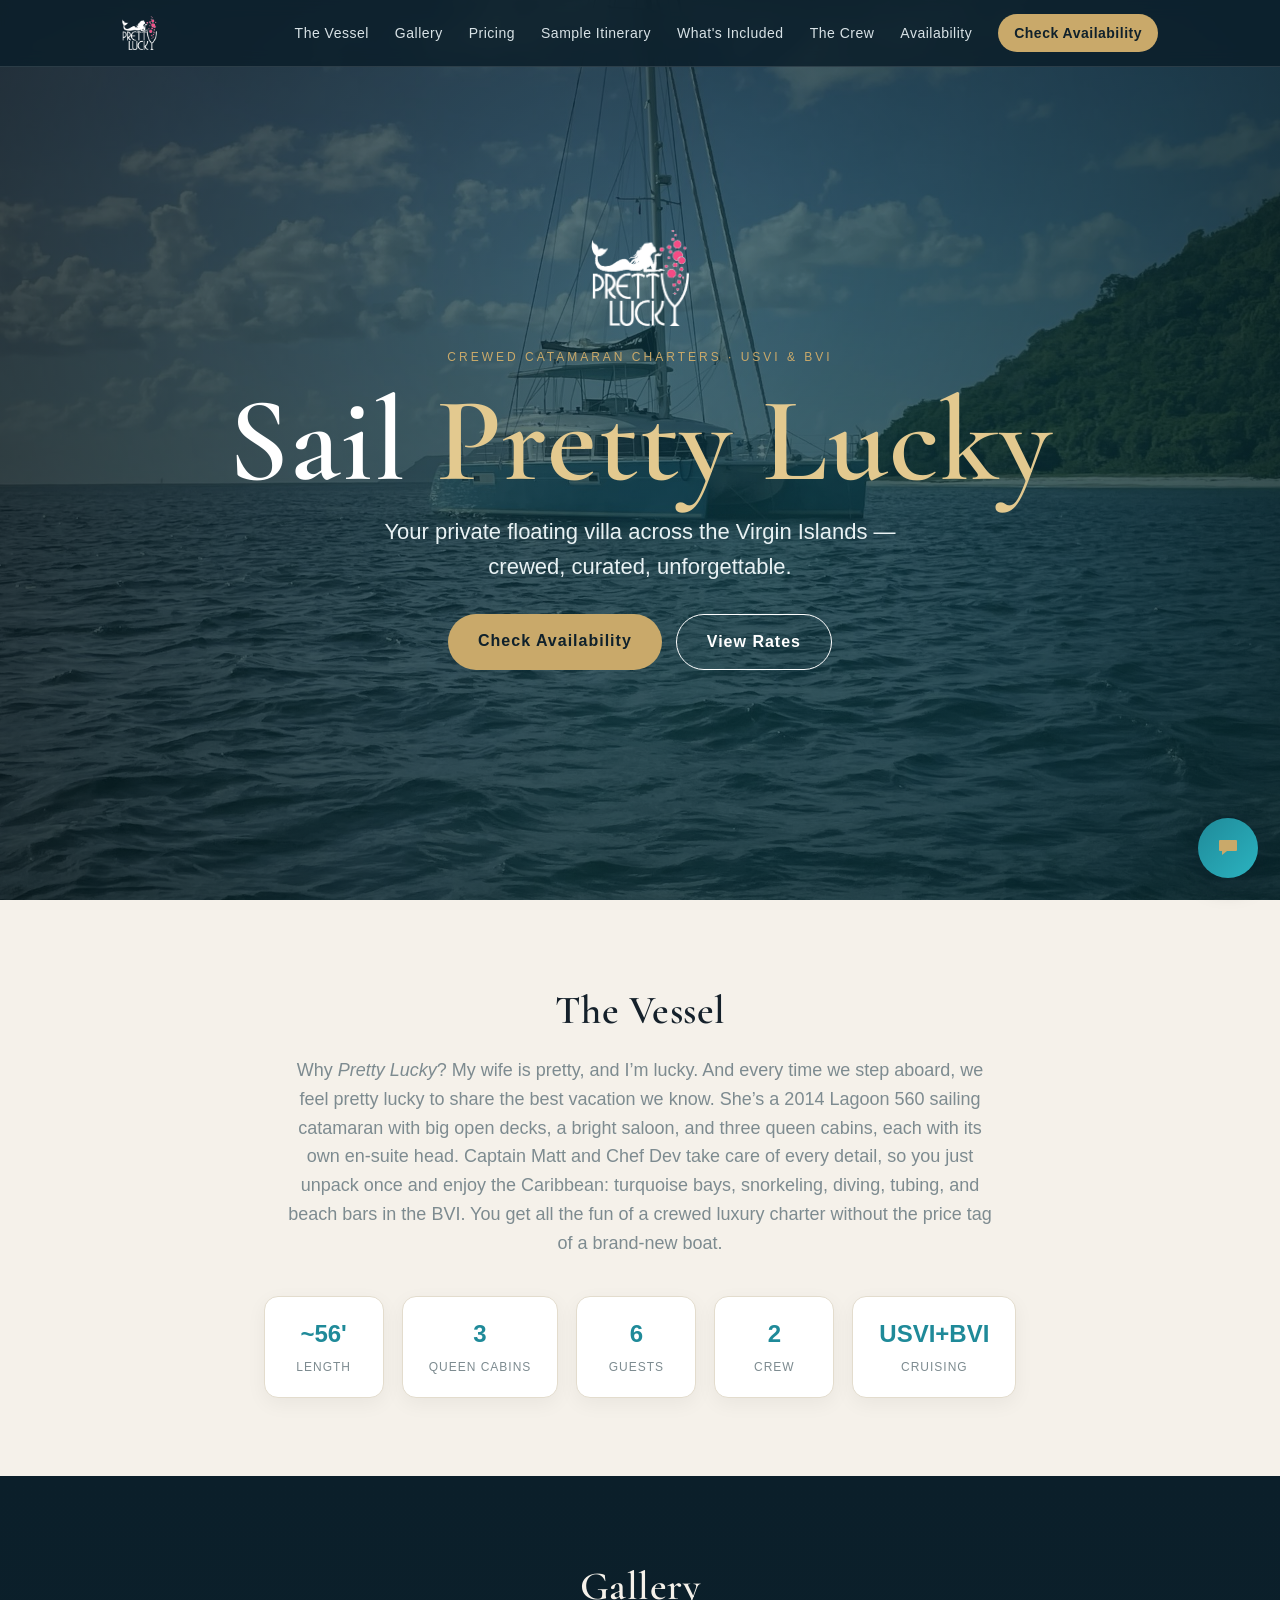
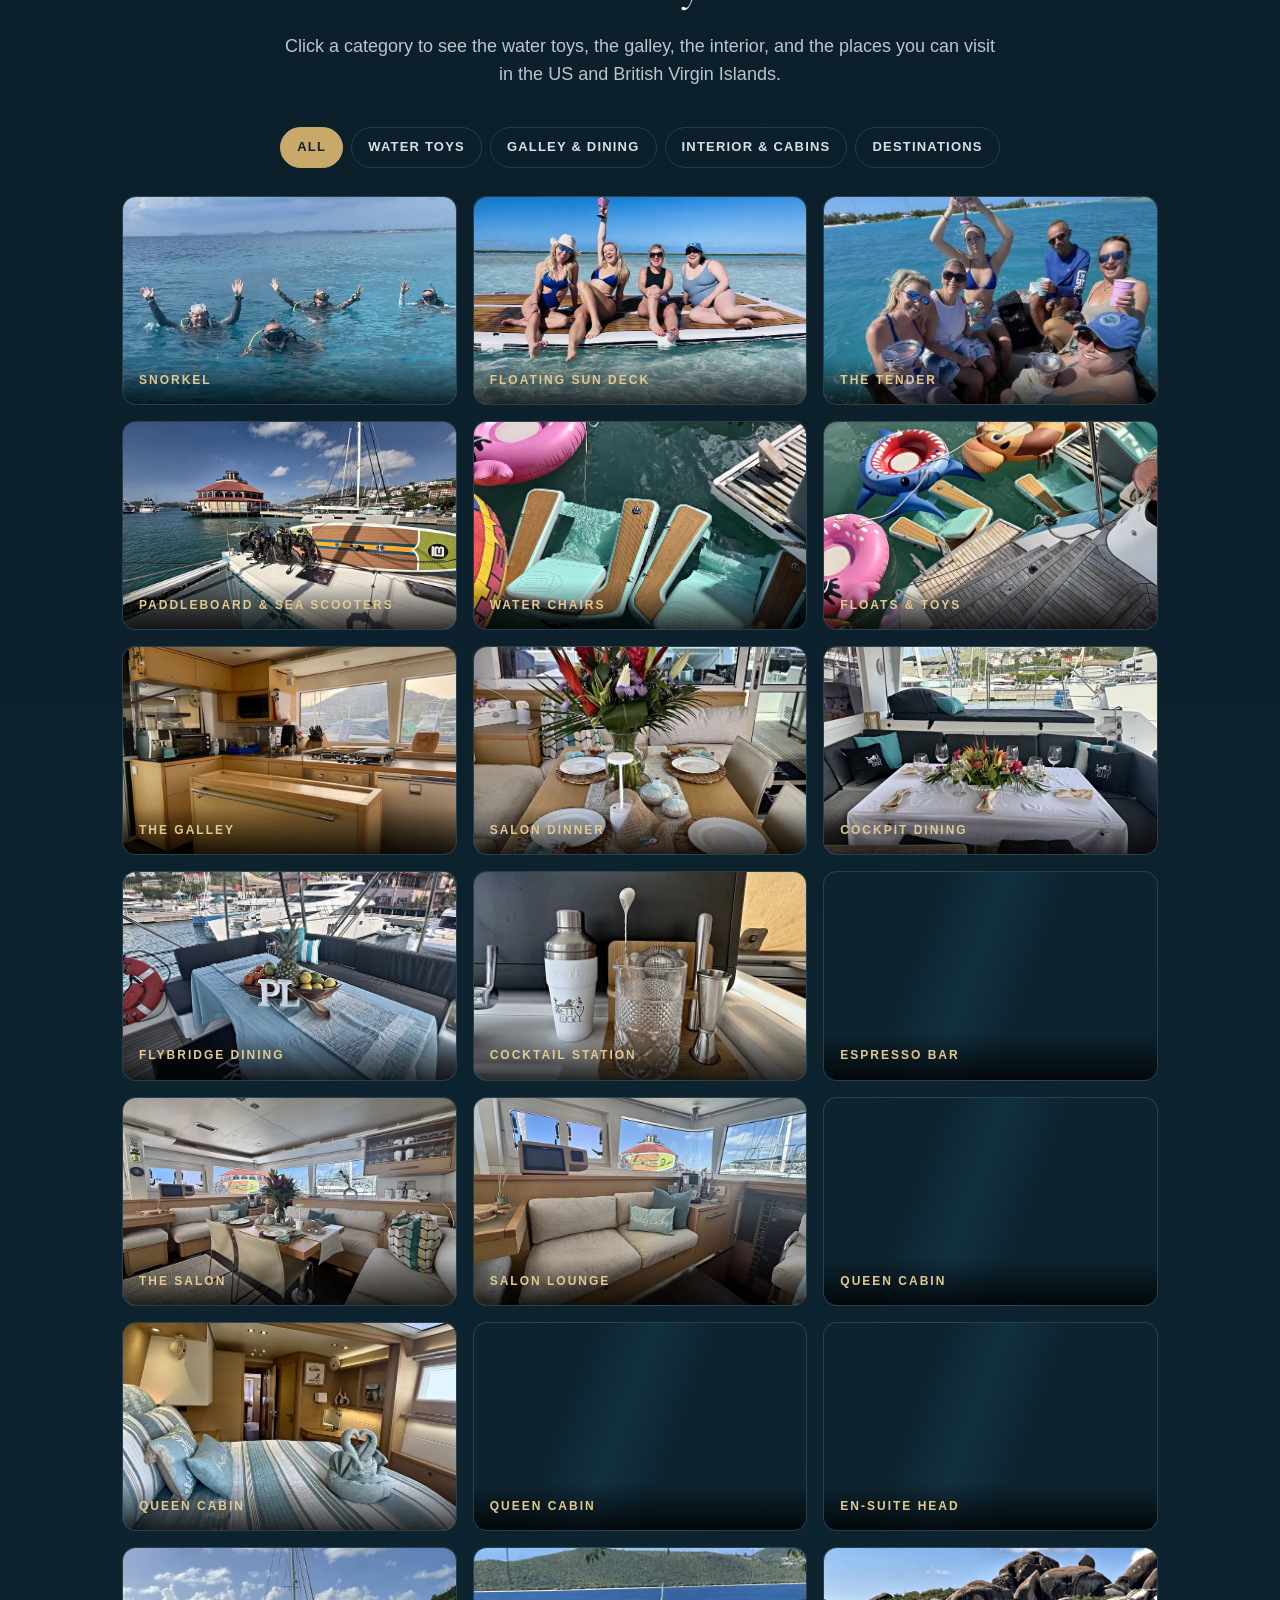
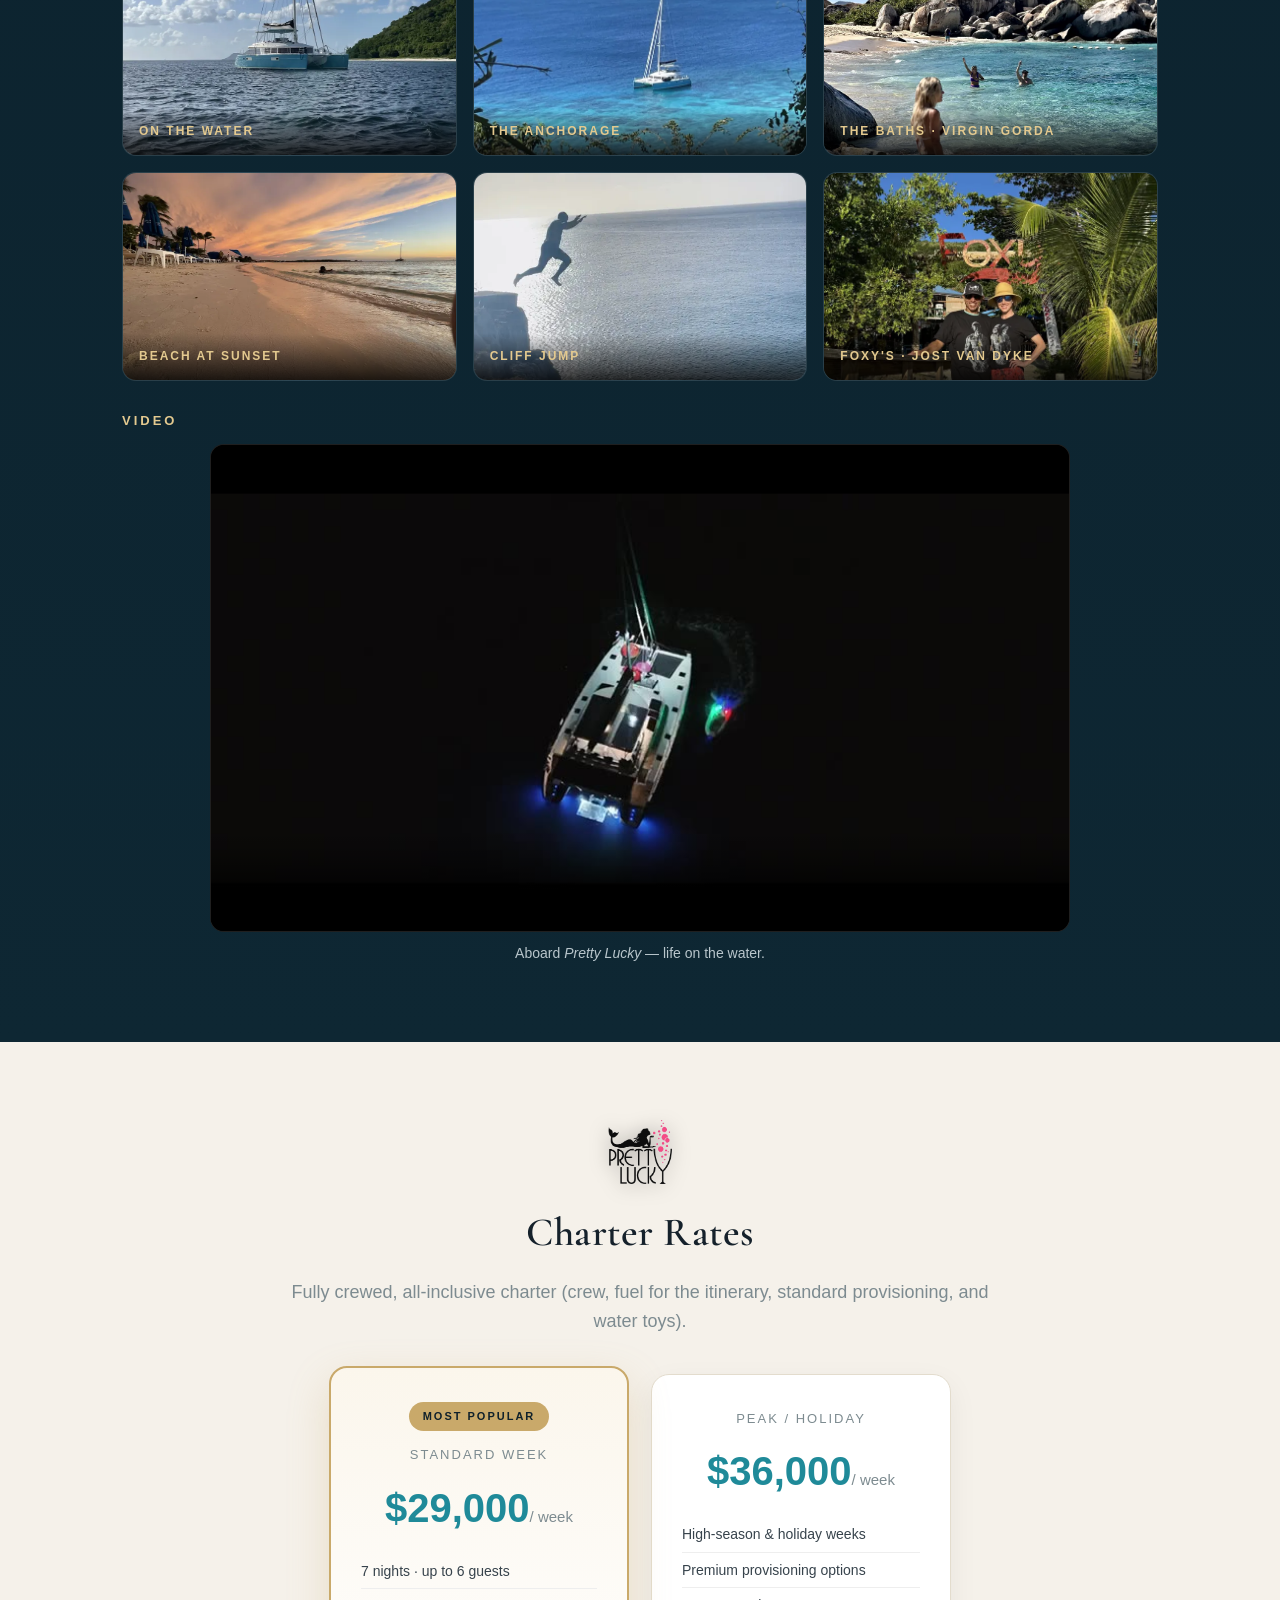
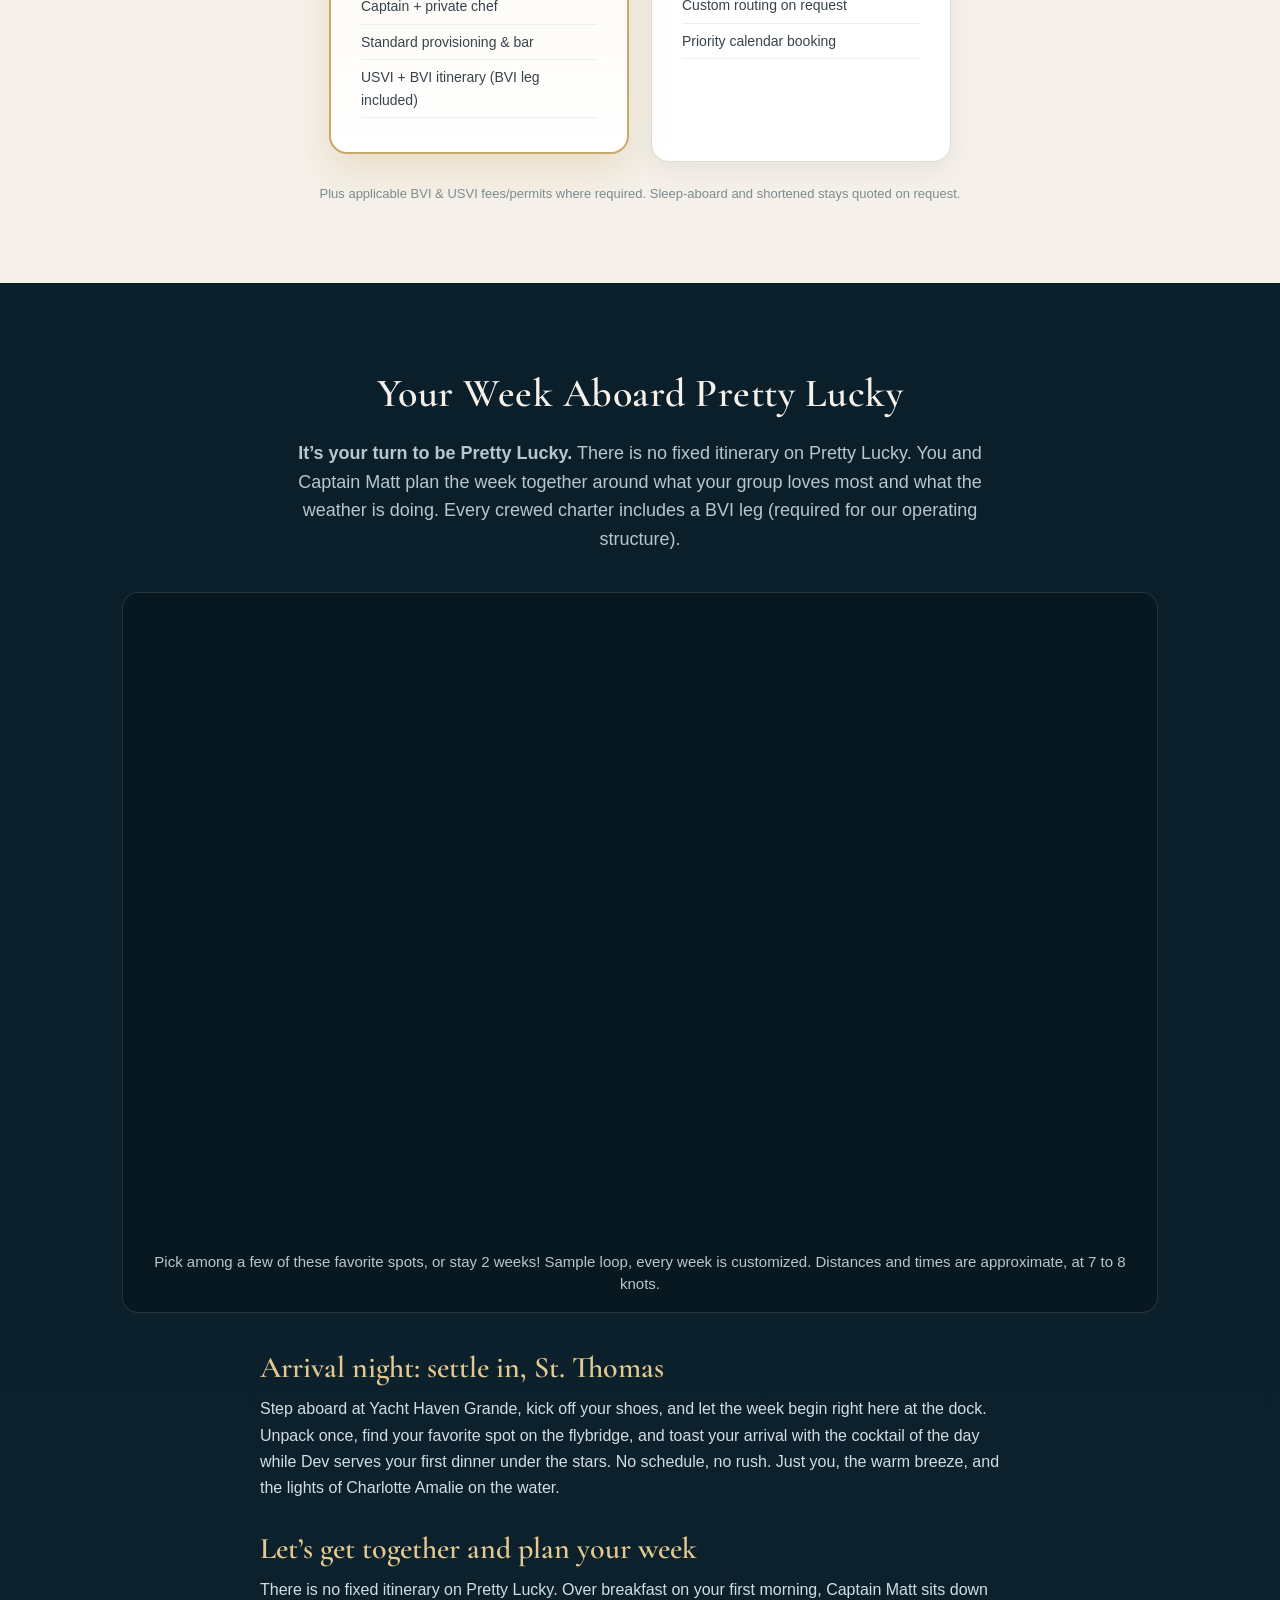
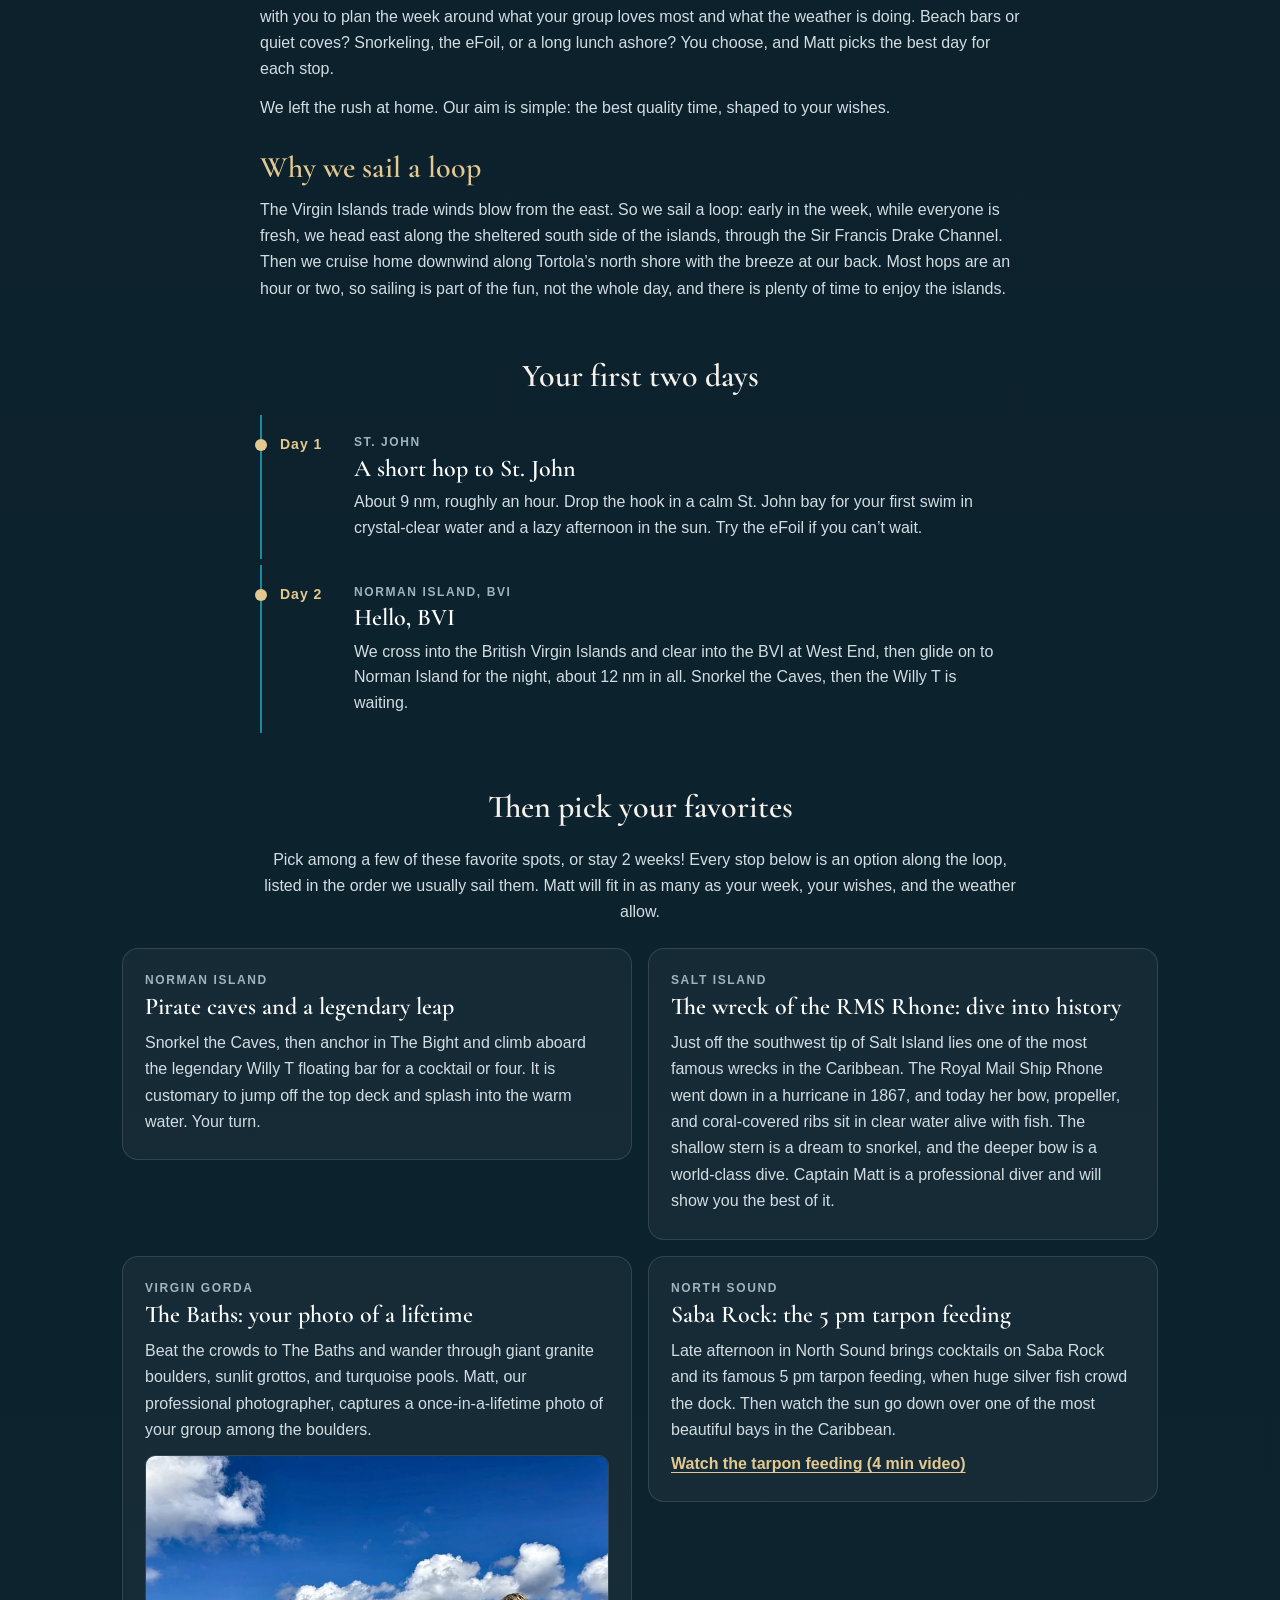
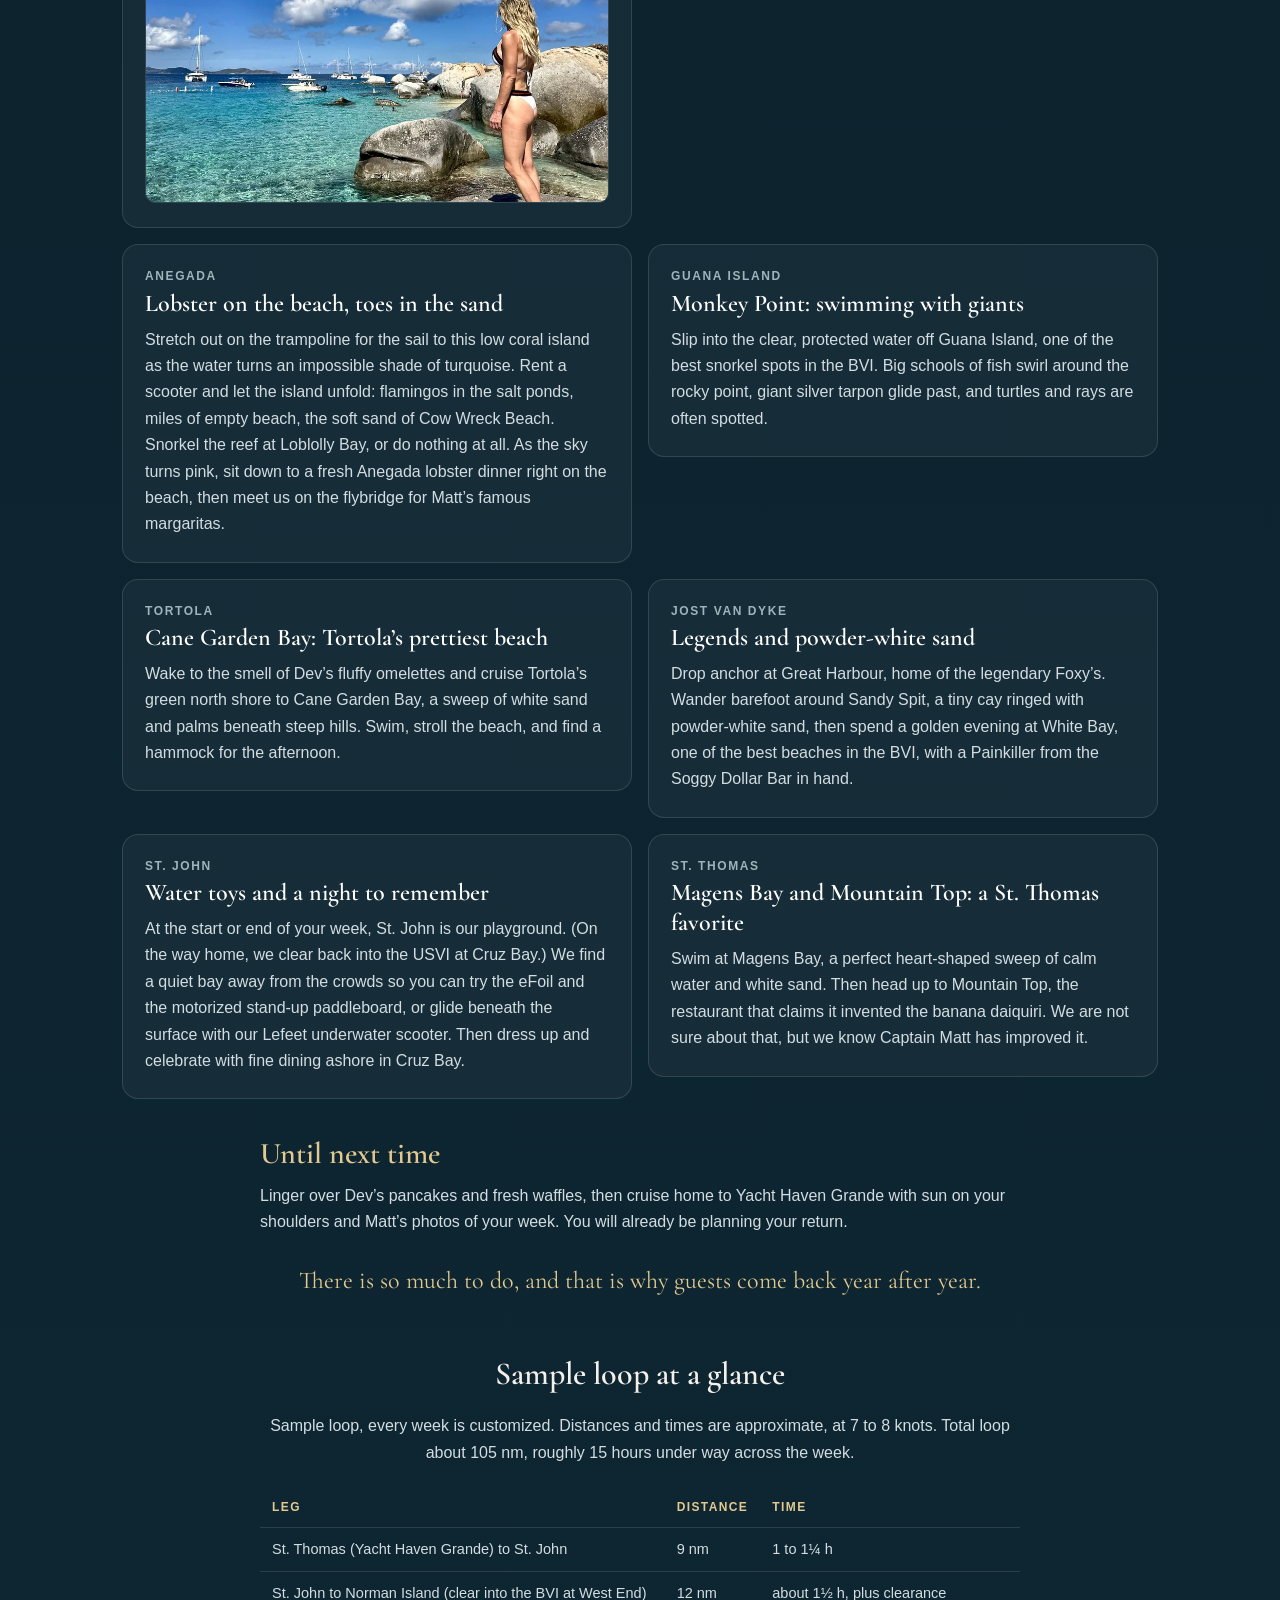
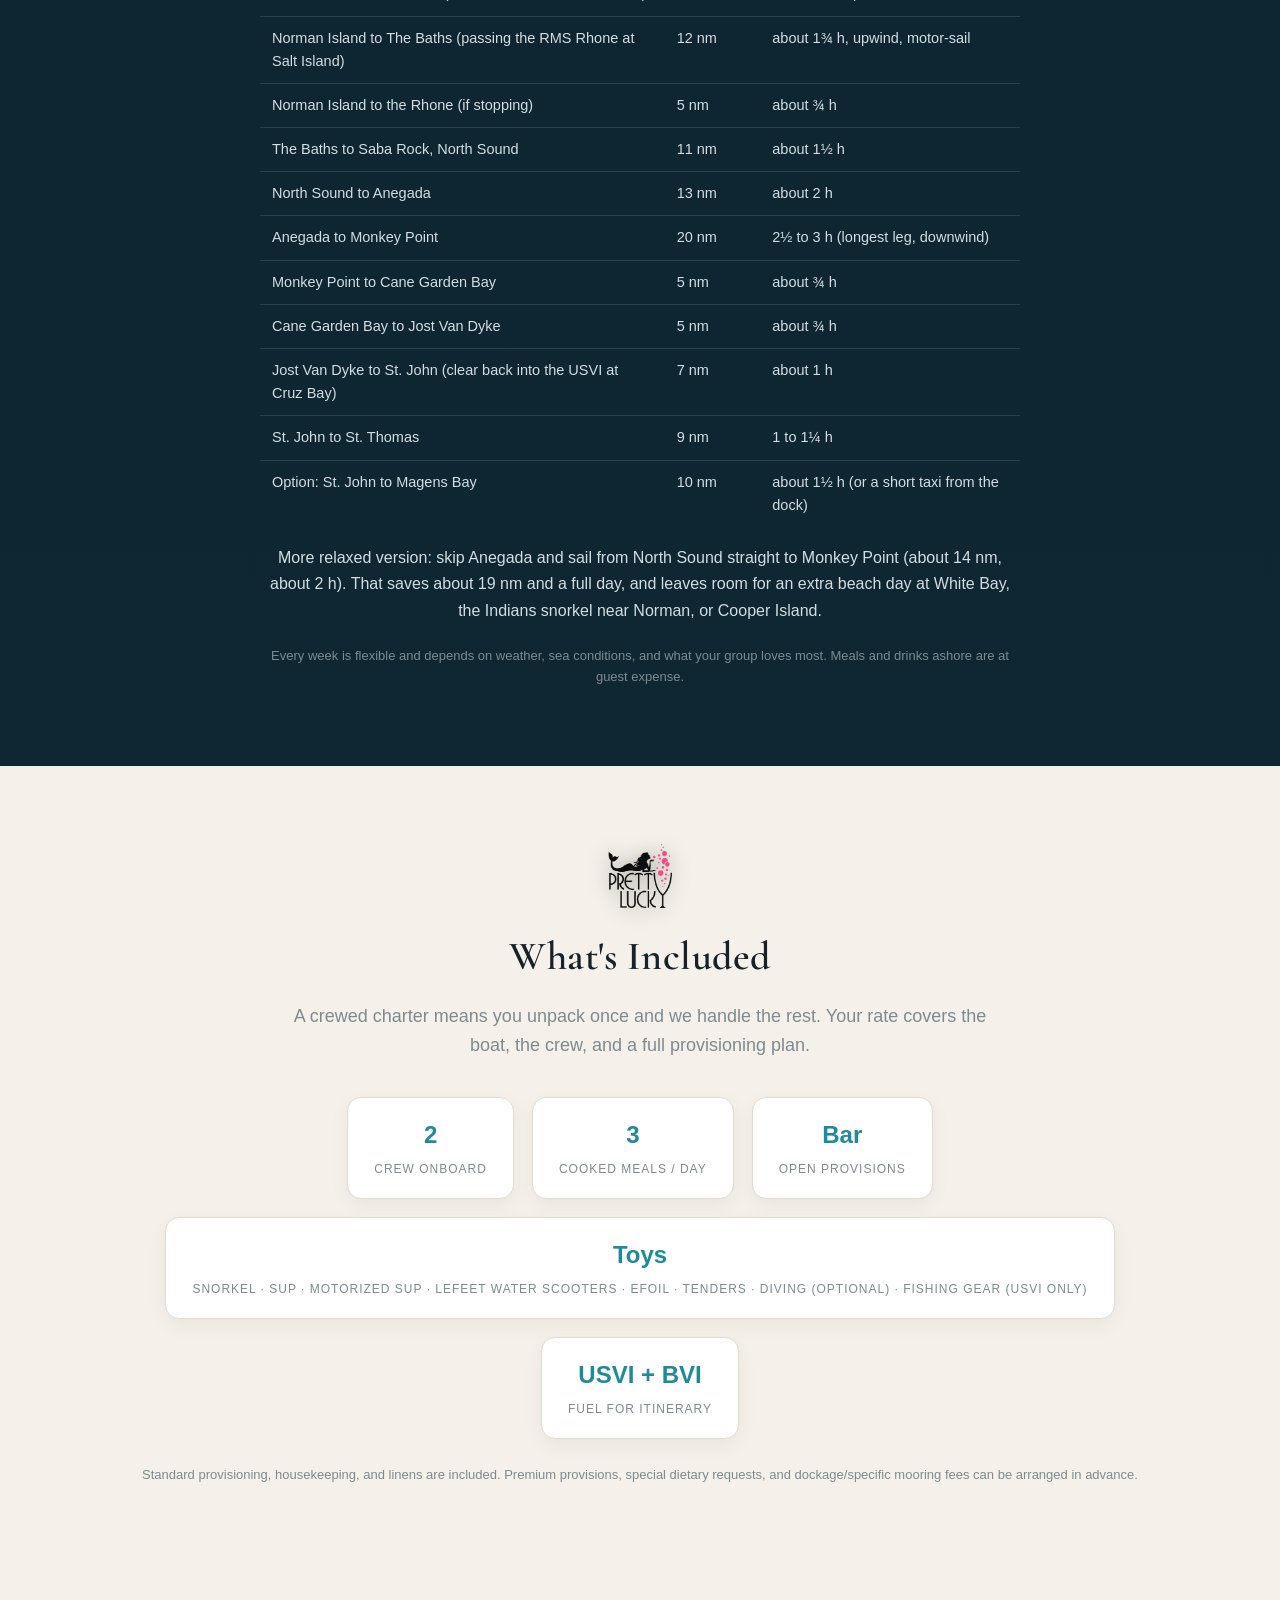
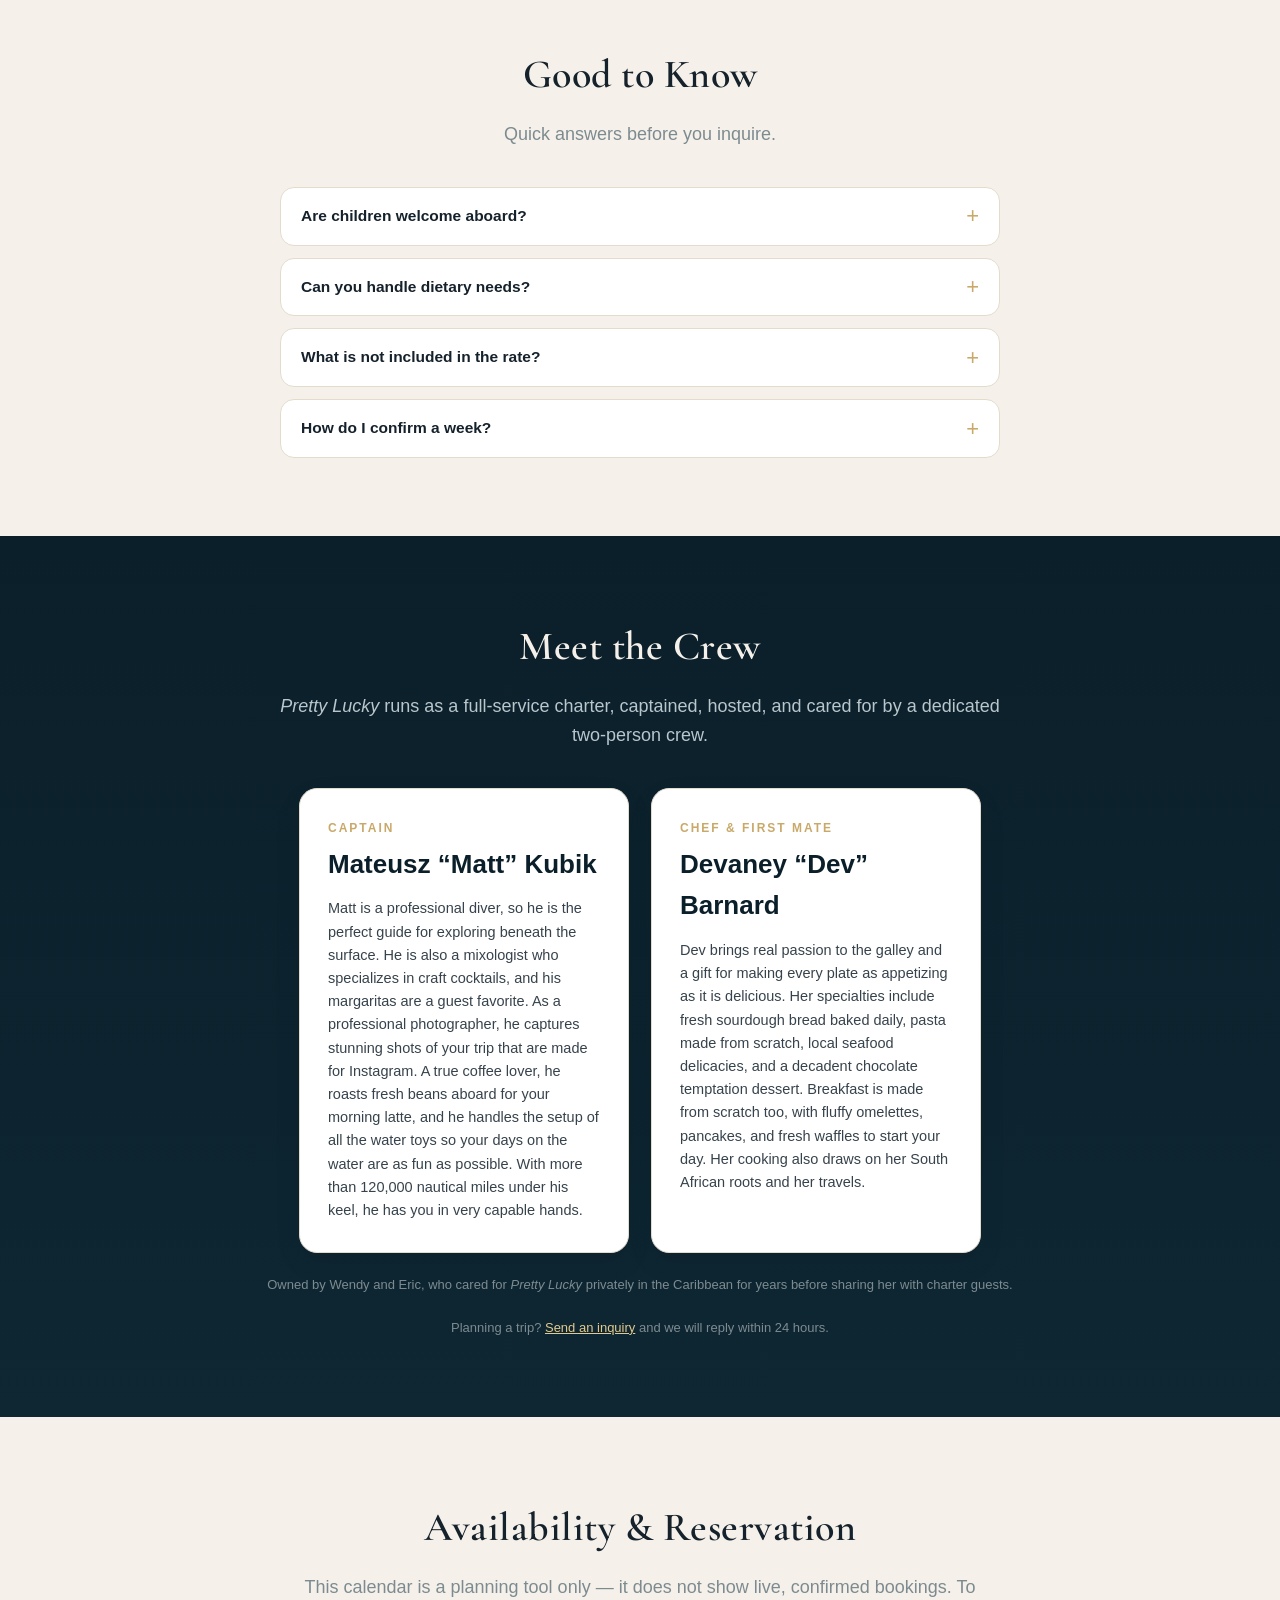
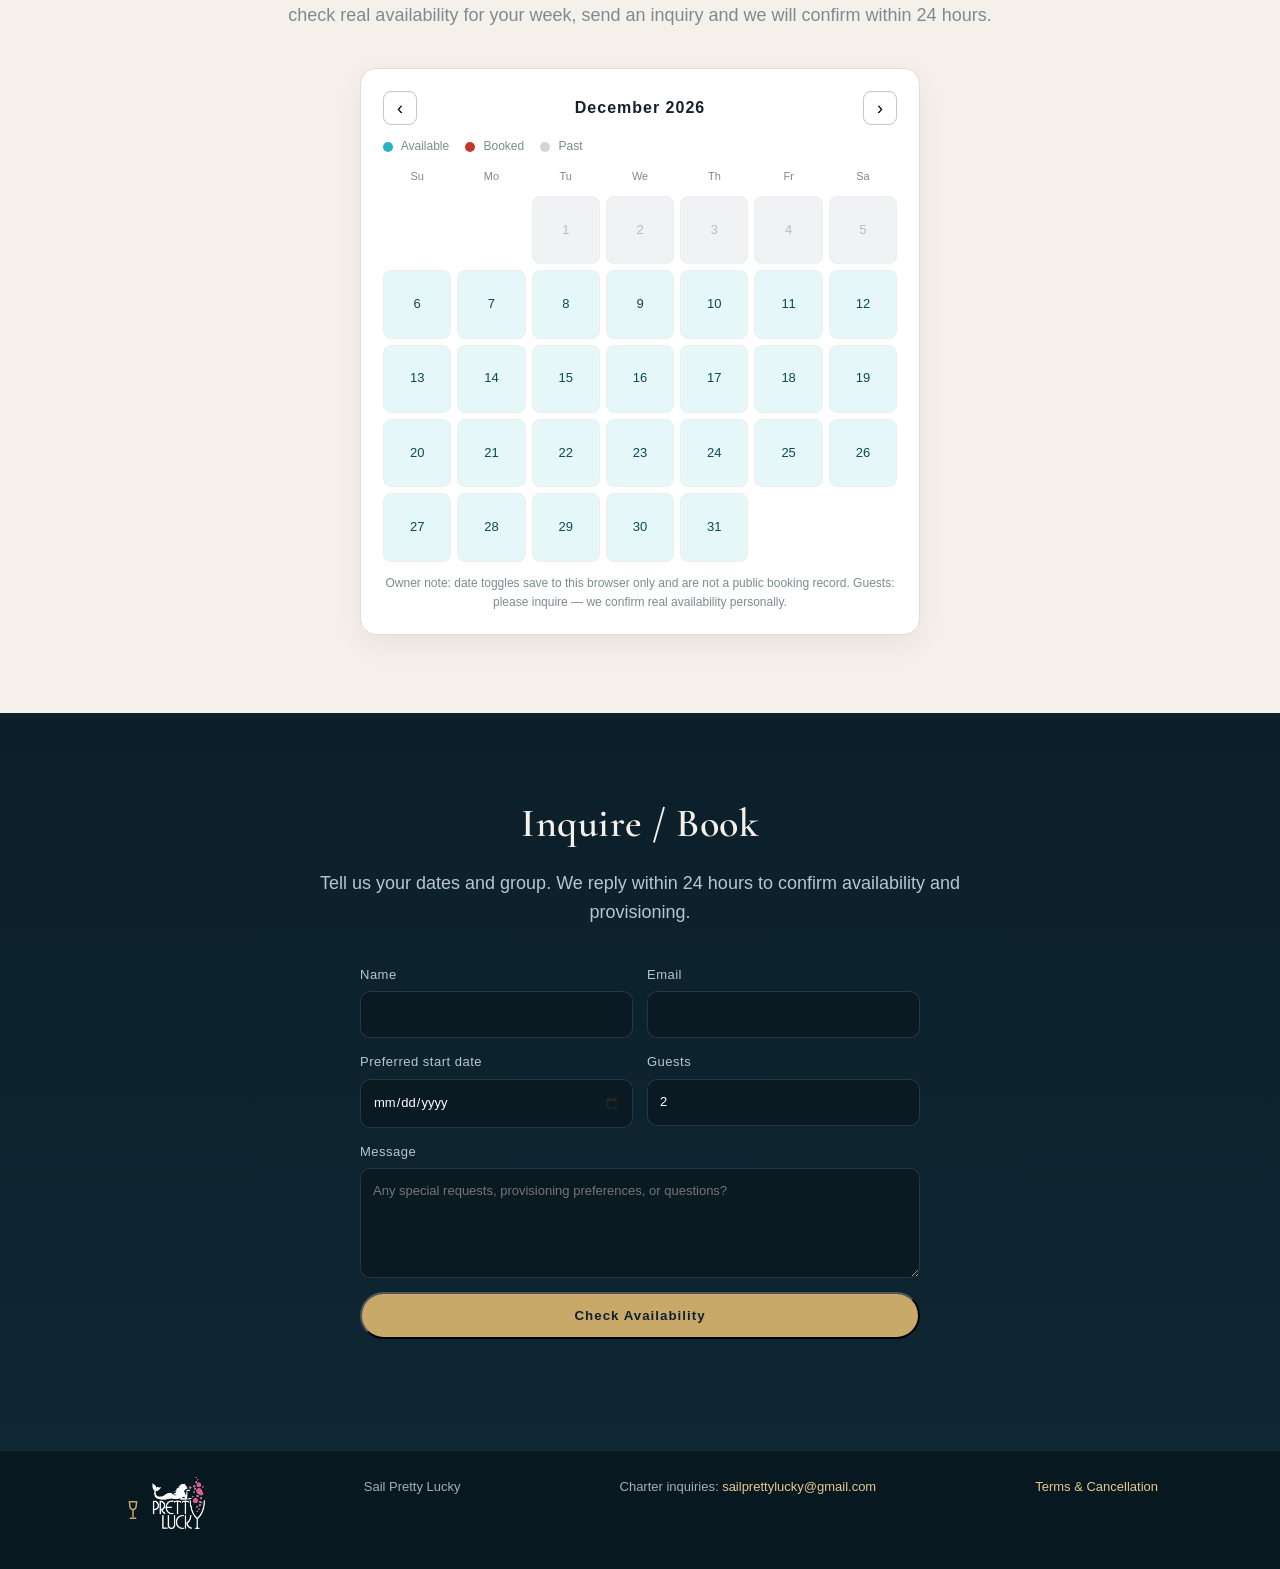
==== index.html @ bd6c3030 "New Pretty Lucky intro story and expanded toys list" ====
<!DOCTYPE html>
<html lang="en">
<head>
<meta charset="UTF-8" />
<meta name="viewport" content="width=device-width, initial-scale=1.0" />
<title>Sail Pretty Lucky — Luxury Crewed Catamaran Charters · USVI &amp; BVI</title>
<meta name="description" content="Sail Pretty Lucky — a Lagoon crewed catamaran available for private charter in the US Virgin Islands and British Virgin Islands. From $29,000/week." />
<meta name="theme-color" content="#0b1f2a" />
<link rel="icon" type="image/png" href="assets/prettylucky-logo.png?v=2" />
<link rel="canonical" href="https://sailprettylucky.com/" />
<meta name="keywords" content="crewed catamaran charter USVI BVI, luxury yacht charter Virgin Islands, Lagoon catamaran charter, private sailing charter, St Thomas crewed boat" />

<!-- Fonts -->
<link rel="preconnect" href="https://fonts.googleapis.com" />
<link rel="preconnect" href="https://fonts.gstatic.com" crossorigin />
<link href="https://fonts.googleapis.com/css2?family=Cormorant+Garamond:wght@500;600;700&display=swap" rel="stylesheet" />

<!-- Open Graph -->
<meta property="og:type" content="website" />
<meta property="og:title" content="Sail Pretty Lucky — Luxury Crewed Catamaran Charters · USVI &amp; BVI" />
<meta property="og:description" content="A Lagoon crewed catamaran for private charter in the US &amp; British Virgin Islands. Crewed, all-inclusive, from $29,000/week." />
<meta property="og:url" content="https://sailprettylucky.com/" />
<meta property="og:site_name" content="Sail Pretty Lucky" />
<meta property="og:image" content="https://sailprettylucky.com/assets/media/hero_new.jpg" />
<meta property="og:image:width" content="1600" />
<meta property="og:image:height" content="900" />
<meta property="og:locale" content="en_US" />

<!-- Twitter -->
<meta name="twitter:card" content="summary_large_image" />
<meta name="twitter:title" content="Sail Pretty Lucky — Crewed Catamaran Charters · USVI &amp; BVI" />
<meta name="twitter:description" content="A Lagoon crewed catamaran for private charter in the US &amp; British Virgin Islands. From $29,000/week." />
<meta name="twitter:image" content="https://sailprettylucky.com/assets/media/hero_new.jpg" />

<!-- Structured data -->
<script type="application/ld+json">
{
  "@context": "https://schema.org",
  "@type": "TouristTrip",
  "name": "Sail Pretty Lucky — Crewed Catamaran Charter",
  "description": "Private crewed catamaran charter aboard a Lagoon in the US and British Virgin Islands. All-inclusive from $29,000/week.",
  "touristType": ["Couples", "Families", "Groups"],
  "provider": {
    "@type": "Organization",
    "name": "Sail Pretty Lucky",
    "email": "sailprettylucky@gmail.com",
    "url": "https://sailprettylucky.com"
  },
  "offers": [
    { "@type": "Offer", "name": "Standard Week — up to 6 guests", "price": "29000", "priceCurrency": "USD", "url": "https://sailprettylucky.com/#pricing" },
    { "@type": "Offer", "name": "Peak / Holiday Week", "price": "36000", "priceCurrency": "USD", "url": "https://sailprettylucky.com/#pricing" }
  ]
}
</script>

<link rel="stylesheet" href="assets/css/styles.css?v=11" />
</head>
<body>
<!-- ============ NAV ============ -->
<header class="nav" id="nav">
<div class="nav__inner">
  <a class="brand" href="#top"><img class="brand__logo" src="assets/prettylucky-logo-light.png?v=2" alt="Sail Pretty Lucky" /></a>
  <nav class="nav__links" id="navLinks">
    <a href="#vessel">The Vessel</a>
    <a href="#media">Gallery</a>
    <a href="#pricing">Pricing</a>
    <a href="#itinerary">Sample Itinerary</a>
    <a href="#included">What's Included</a>
    <a href="#crew">The Crew</a>
    <a href="#availability">Availability</a>
    <a href="#inquire" class="nav__cta">Check Availability</a>
  </nav>
  <button class="nav__toggle" id="navToggle" aria-label="Menu">☰</button>
</div>
</header>

<main id="top">
<!-- ============ HERO ============ -->
<section class="hero" style="background-image:linear-gradient(135deg,rgba(11,42,51,.55),rgba(31,138,153,.55)),url('assets/media/hero_new.jpg?v=8');background-size:cover;background-position:center">
  <div class="hero__overlay"></div>
  <div class="hero__content">
    <img class="hero__logo" src="assets/prettylucky-logo-light.png?v=2" alt="Sail Pretty Lucky" />
    <p class="eyebrow">CREWED CATAMARAN CHARTERS · USVI &amp; BVI</p>
    <h1>Sail <span>Pretty Lucky</span></h1>
    <p class="hero__sub">Your private floating villa across the Virgin Islands — crewed, curated, unforgettable.</p>
    <div class="hero__cta">
      <a href="#availability" class="btn btn--primary">Check Availability</a>
      <a href="#pricing" class="btn btn--ghost">View Rates</a>
    </div>
  </div>
</section>

  <!-- ============ VESSEL ============ -->
  <section class="section" id="vessel">
    <div class="container">
      <h2>The Vessel</h2>
      <p class="lead">Why <em>Pretty Lucky</em>? My wife is pretty, and I&rsquo;m lucky. And every time we step aboard, we feel pretty lucky to share the best vacation we know. She&rsquo;s a 2014 Lagoon 560 sailing catamaran with big open decks, a bright saloon, and three queen cabins, each with its own en-suite head. Captain Matt and Chef Dev take care of every detail, so you just unpack once and enjoy the Caribbean: turquoise bays, snorkeling, diving, tubing, and beach bars in the BVI. You get all the fun of a crewed luxury charter without the price tag of a brand-new boat.</p>
      <div class="specs">
        <div class="spec"><span class="spec__num">~56'</span><span class="spec__label">Length</span></div>
        <div class="spec"><span class="spec__num">3</span><span class="spec__label">Queen Cabins</span></div>
        <div class="spec"><span class="spec__num">6</span><span class="spec__label">Guests</span></div>
        <div class="spec"><span class="spec__num">2</span><span class="spec__label">Crew</span></div>
        <div class="spec"><span class="spec__num">USVI+BVI</span><span class="spec__label">Cruising</span></div>
      </div>
    </div>
  </section>

  <!-- ============ MEDIA (photo gallery) ============ -->
  <section class="section section--dark" id="media">
    <div class="container">
      <h2>Gallery</h2>
      <p class="lead">Click a category to see the water toys, the galley, the interior, and the places you can visit in the US and British Virgin Islands.</p>

      <div class="pl-gallery" data-pl-gallery>
        <div class="pl-gallery__tabs" role="tablist" aria-label="Gallery categories">
          <button type="button" class="pl-gallery__tab is-active" role="tab" id="gal-tab-all" aria-selected="true" aria-controls="gal-panel" data-filter="all">All</button>
          <button type="button" class="pl-gallery__tab" role="tab" id="gal-tab-toys" aria-selected="false" aria-controls="gal-panel" data-filter="toys">Water Toys</button>
          <button type="button" class="pl-gallery__tab" role="tab" id="gal-tab-galley" aria-selected="false" aria-controls="gal-panel" data-filter="galley">Galley &amp; Dining</button>
          <button type="button" class="pl-gallery__tab" role="tab" id="gal-tab-interior" aria-selected="false" aria-controls="gal-panel" data-filter="interior">Interior &amp; Cabins</button>
          <button type="button" class="pl-gallery__tab" role="tab" id="gal-tab-destinations" aria-selected="false" aria-controls="gal-panel" data-filter="destinations">Destinations</button>
        </div>

        <div class="pl-gallery__panel" id="gal-panel" role="tabpanel" aria-labelledby="gal-tab-all">
          <div class="pl-gallery__grid">

            <figure class="pl-gallery__item" data-category="toys">
              <button type="button" class="pl-gallery__btn" data-src="assets/media/gallery/toys-snorkel-group.jpg" data-caption="Snorkeling in clear Virgin Islands water" aria-label="Open photo: Snorkeling in clear Virgin Islands water">
                <picture>
                  <source type="image/webp" srcset="assets/media/gallery/thumbs/toys-snorkel-group.webp 900w, assets/media/gallery/toys-snorkel-group.webp 1600w" sizes="(max-width:720px) 50vw, 33vw" />
                  <img class="pl-gallery__img" src="assets/media/gallery/thumbs/toys-snorkel-group.jpg" srcset="assets/media/gallery/thumbs/toys-snorkel-group.jpg 900w, assets/media/gallery/toys-snorkel-group.jpg 1600w" sizes="(max-width:720px) 50vw, 33vw" alt="Four guests snorkeling in clear turquoise water, waving at the camera" width="1600" height="1200" loading="lazy" decoding="async" />
                </picture>
              </button>
              <figcaption><span class="pl-gallery__tag">SNORKEL</span></figcaption>
            </figure>

            <figure class="pl-gallery__item" data-category="toys">
              <button type="button" class="pl-gallery__btn" data-src="assets/media/gallery/toys-floating-sun-deck.jpg" data-caption="The floating sun deck" aria-label="Open photo: The floating sun deck">
                <picture>
                  <source type="image/webp" srcset="assets/media/gallery/thumbs/toys-floating-sun-deck.webp 900w, assets/media/gallery/toys-floating-sun-deck.webp 1600w" sizes="(max-width:720px) 50vw, 33vw" />
                  <img class="pl-gallery__img" src="assets/media/gallery/thumbs/toys-floating-sun-deck.jpg" srcset="assets/media/gallery/thumbs/toys-floating-sun-deck.jpg 900w, assets/media/gallery/toys-floating-sun-deck.jpg 1600w" sizes="(max-width:720px) 50vw, 33vw" alt="Four friends sitting on a floating sun deck in turquoise shallows" width="1600" height="1200" loading="lazy" decoding="async" />
                </picture>
              </button>
              <figcaption><span class="pl-gallery__tag">FLOATING SUN DECK</span></figcaption>
            </figure>

            <figure class="pl-gallery__item" data-category="toys">
              <button type="button" class="pl-gallery__btn" data-src="assets/media/gallery/toys-tender-toast.jpg" data-caption="A toast aboard the tender" aria-label="Open photo: A toast aboard the tender">
                <picture>
                  <source type="image/webp" srcset="assets/media/gallery/thumbs/toys-tender-toast.webp 900w, assets/media/gallery/toys-tender-toast.webp 1500w" sizes="(max-width:720px) 50vw, 33vw" />
                  <img class="pl-gallery__img" src="assets/media/gallery/thumbs/toys-tender-toast.jpg" srcset="assets/media/gallery/thumbs/toys-tender-toast.jpg 900w, assets/media/gallery/toys-tender-toast.jpg 1500w" sizes="(max-width:720px) 50vw, 33vw" alt="Guests toasting aboard the tender in turquoise water" style="object-position:center 30%" width="1500" height="2000" loading="lazy" decoding="async" />
                </picture>
              </button>
              <figcaption><span class="pl-gallery__tag">THE TENDER</span></figcaption>
            </figure>
            <figure class="pl-gallery__item" data-category="toys">
              <button type="button" class="pl-gallery__btn" data-src="assets/media/gallery/toys-paddleboard-sea-scooters.jpg" data-caption="A BOTE paddleboard and sea scooters on the foredeck, ready to go" aria-label="Open photo: A BOTE paddleboard and sea scooters on the foredeck, ready to go">
                <picture>
                  <source type="image/webp" srcset="assets/media/gallery/thumbs/toys-paddleboard-sea-scooters.webp 900w, assets/media/gallery/toys-paddleboard-sea-scooters.webp 2000w" sizes="(max-width:720px) 50vw, 33vw" />
                  <img class="pl-gallery__img" src="assets/media/gallery/thumbs/toys-paddleboard-sea-scooters.jpg" srcset="assets/media/gallery/thumbs/toys-paddleboard-sea-scooters.jpg 900w, assets/media/gallery/toys-paddleboard-sea-scooters.jpg 2000w" sizes="(max-width:720px) 50vw, 33vw" alt="A BOTE stand-up paddleboard and two sea scooters on the foredeck, with the harbor and blue sky beyond" style="object-position:center 60%" width="2000" height="1394" loading="lazy" decoding="async" />
                </picture>
              </button>
              <figcaption><span class="pl-gallery__tag">PADDLEBOARD &amp; SEA SCOOTERS</span></figcaption>
            </figure>

            <figure class="pl-gallery__item" data-category="toys">
              <button type="button" class="pl-gallery__btn" data-src="assets/media/gallery/toys-water-chairs.jpg" data-caption="BOTE water chairs floating off the swim platform" aria-label="Open photo: BOTE water chairs floating off the swim platform">
                <picture>
                  <source type="image/webp" srcset="assets/media/gallery/thumbs/toys-water-chairs.webp 900w, assets/media/gallery/toys-water-chairs.webp 1500w" sizes="(max-width:720px) 50vw, 33vw" />
                  <img class="pl-gallery__img" src="assets/media/gallery/thumbs/toys-water-chairs.jpg" srcset="assets/media/gallery/thumbs/toys-water-chairs.jpg 900w, assets/media/gallery/toys-water-chairs.jpg 1500w" sizes="(max-width:720px) 50vw, 33vw" alt="Two teal and wood BOTE floating water chairs in green water beside the swim platform, with inflatable rings behind" style="object-position:center 45%" width="1500" height="2000" loading="lazy" decoding="async" />
                </picture>
              </button>
              <figcaption><span class="pl-gallery__tag">WATER CHAIRS</span></figcaption>
            </figure>

            <figure class="pl-gallery__item" data-category="toys">
              <button type="button" class="pl-gallery__btn" data-src="assets/media/gallery/toys-float-lineup.jpg" data-caption="Floats and water chairs lined up off the stern" aria-label="Open photo: Floats and water chairs lined up off the stern">
                <picture>
                  <source type="image/webp" srcset="assets/media/gallery/thumbs/toys-float-lineup.webp 900w, assets/media/gallery/toys-float-lineup.webp 1500w" sizes="(max-width:720px) 50vw, 33vw" />
                  <img class="pl-gallery__img" src="assets/media/gallery/thumbs/toys-float-lineup.jpg" srcset="assets/media/gallery/thumbs/toys-float-lineup.jpg 900w, assets/media/gallery/toys-float-lineup.jpg 1500w" sizes="(max-width:720px) 50vw, 33vw" alt="Inflatable rings, a towable tube and floating water chairs lined up in the water off the teak swim platform" style="object-position:center 40%" width="1500" height="2000" loading="lazy" decoding="async" />
                </picture>
              </button>
              <figcaption><span class="pl-gallery__tag">FLOATS &amp; TOYS</span></figcaption>
            </figure>

            <figure class="pl-gallery__item" data-category="galley">
              <button type="button" class="pl-gallery__btn" data-src="assets/media/gallery/galley-main-galley.jpg" data-caption="The galley, ready for service" aria-label="Open photo: The galley, ready for service">
                <picture>
                  <source type="image/webp" srcset="assets/media/gallery/thumbs/galley-main-galley.webp 900w, assets/media/gallery/galley-main-galley.webp 1600w" sizes="(max-width:720px) 50vw, 33vw" />
                  <img class="pl-gallery__img" src="assets/media/gallery/thumbs/galley-main-galley.jpg" srcset="assets/media/gallery/thumbs/galley-main-galley.jpg 900w, assets/media/gallery/galley-main-galley.jpg 1600w" sizes="(max-width:720px) 50vw, 33vw" alt="Pretty Lucky galley with light-wood cabinets, island, and a view of the harbor" width="1600" height="1200" loading="lazy" decoding="async" />
                </picture>
              </button>
              <figcaption><span class="pl-gallery__tag">THE GALLEY</span></figcaption>
            </figure>

            <figure class="pl-gallery__item" data-category="galley">
              <button type="button" class="pl-gallery__btn" data-src="assets/media/gallery/galley-salon-table-set.jpg" data-caption="The salon table set for dinner with tropical flowers" aria-label="Open photo: The salon table set for dinner with tropical flowers">
                <picture>
                  <source type="image/webp" srcset="assets/media/gallery/thumbs/galley-salon-table-set.webp 900w, assets/media/gallery/galley-salon-table-set.webp 1579w" sizes="(max-width:720px) 50vw, 33vw" />
                  <img class="pl-gallery__img" src="assets/media/gallery/thumbs/galley-salon-table-set.jpg" srcset="assets/media/gallery/thumbs/galley-salon-table-set.jpg 900w, assets/media/gallery/galley-salon-table-set.jpg 1579w" sizes="(max-width:720px) 50vw, 33vw" alt="Salon dining table set with white plates, woven chargers, seafoam napkins and a tall arrangement of tropical flowers" style="object-position:center 35%" width="1579" height="2000" loading="lazy" decoding="async" />
                </picture>
              </button>
              <figcaption><span class="pl-gallery__tag">SALON DINNER</span></figcaption>
            </figure>

            <figure class="pl-gallery__item" data-category="galley">
              <button type="button" class="pl-gallery__btn" data-src="assets/media/gallery/galley-cockpit-dining.jpg" data-caption="Alfresco dining in the shaded cockpit" aria-label="Open photo: Alfresco dining in the shaded cockpit">
                <picture>
                  <source type="image/webp" srcset="assets/media/gallery/thumbs/galley-cockpit-dining.webp 900w, assets/media/gallery/galley-cockpit-dining.webp 2000w" sizes="(max-width:720px) 50vw, 33vw" />
                  <img class="pl-gallery__img" src="assets/media/gallery/thumbs/galley-cockpit-dining.jpg" srcset="assets/media/gallery/thumbs/galley-cockpit-dining.jpg 900w, assets/media/gallery/galley-cockpit-dining.jpg 2000w" sizes="(max-width:720px) 50vw, 33vw" alt="Cockpit table set with a white cloth, wine glasses and tropical flowers, with green hills beyond the stern" style="object-position:center 55%" width="2000" height="1349" loading="lazy" decoding="async" />
                </picture>
              </button>
              <figcaption><span class="pl-gallery__tag">COCKPIT DINING</span></figcaption>
            </figure>
            <figure class="pl-gallery__item" data-category="galley">
              <button type="button" class="pl-gallery__btn" data-src="assets/media/gallery/galley-flybridge-dining.jpg" data-caption="The flybridge table, set under the shade top" aria-label="Open photo: The flybridge table, set under the shade top">
                <picture>
                  <source type="image/webp" srcset="assets/media/gallery/thumbs/galley-flybridge-dining.webp 900w, assets/media/gallery/galley-flybridge-dining.webp 1500w" sizes="(max-width:720px) 50vw, 33vw" />
                  <img class="pl-gallery__img" src="assets/media/gallery/thumbs/galley-flybridge-dining.jpg" srcset="assets/media/gallery/thumbs/galley-flybridge-dining.jpg 900w, assets/media/gallery/galley-flybridge-dining.jpg 1500w" sizes="(max-width:720px) 50vw, 33vw" alt="The flybridge table set with a blue cloth, fresh pineapple and fruit, and PL letters, under the shade top with the marina behind" style="object-position:center 55%" width="1500" height="2000" loading="lazy" decoding="async" />
                </picture>
              </button>
              <figcaption><span class="pl-gallery__tag">FLYBRIDGE DINING</span></figcaption>
            </figure>

            <figure class="pl-gallery__item" data-category="galley">
              <button type="button" class="pl-gallery__btn" data-src="assets/media/gallery/galley-cocktail-station.jpg" data-caption="Matt&#x27;s cocktail station, ready for margaritas" aria-label="Open photo: Matt&#x27;s cocktail station, ready for margaritas">
                <picture>
                  <source type="image/webp" srcset="assets/media/gallery/thumbs/galley-cocktail-station.webp 900w, assets/media/gallery/galley-cocktail-station.webp 1515w" sizes="(max-width:720px) 50vw, 33vw" />
                  <img class="pl-gallery__img" src="assets/media/gallery/thumbs/galley-cocktail-station.jpg" srcset="assets/media/gallery/thumbs/galley-cocktail-station.jpg 900w, assets/media/gallery/galley-cocktail-station.jpg 1515w" sizes="(max-width:720px) 50vw, 33vw" alt="A cocktail shaker, mixing glass, bar spoon and jigger on a wooden tray on the outdoor bar counter" style="object-position:center 60%" width="1515" height="2000" loading="lazy" decoding="async" />
                </picture>
              </button>
              <figcaption><span class="pl-gallery__tag">COCKTAIL STATION</span></figcaption>
            </figure>

            <figure class="pl-gallery__item" data-category="galley">
              <button type="button" class="pl-gallery__btn" data-src="assets/media/gallery/galley-espresso-bar.jpg" data-caption="Fresh espresso every morning in a Pretty Lucky mug" aria-label="Open photo: Fresh espresso every morning in a Pretty Lucky mug">
                <picture>
                  <source type="image/webp" srcset="assets/media/gallery/thumbs/galley-espresso-bar.webp 900w, assets/media/gallery/galley-espresso-bar.webp 1595w" sizes="(max-width:720px) 50vw, 33vw" />
                  <img class="pl-gallery__img" src="assets/media/gallery/thumbs/galley-espresso-bar.jpg" srcset="assets/media/gallery/thumbs/galley-espresso-bar.jpg 900w, assets/media/gallery/galley-espresso-bar.jpg 1595w" sizes="(max-width:720px) 50vw, 33vw" alt="An espresso machine with a Pretty Lucky mug and a bottle of Torani caramel syrup" style="object-position:center 40%" width="1595" height="2000" loading="lazy" decoding="async" />
                </picture>
              </button>
              <figcaption><span class="pl-gallery__tag">ESPRESSO BAR</span></figcaption>
            </figure>

            <figure class="pl-gallery__item" data-category="interior">
              <button type="button" class="pl-gallery__btn" data-src="assets/media/gallery/interior-salon-dining.jpg" data-caption="The salon: lounge seating and dining for six" aria-label="Open photo: The salon: lounge seating and dining for six">
                <picture>
                  <source type="image/webp" srcset="assets/media/gallery/thumbs/interior-salon-dining.webp 900w, assets/media/gallery/interior-salon-dining.webp 2000w" sizes="(max-width:720px) 50vw, 33vw" />
                  <img class="pl-gallery__img" src="assets/media/gallery/thumbs/interior-salon-dining.jpg" srcset="assets/media/gallery/thumbs/interior-salon-dining.jpg 900w, assets/media/gallery/interior-salon-dining.jpg 2000w" sizes="(max-width:720px) 50vw, 33vw" alt="The salon with cream sofas, a set dining table with flowers and wraparound windows onto the marina" width="2000" height="1394" loading="lazy" decoding="async" />
                </picture>
              </button>
              <figcaption><span class="pl-gallery__tag">THE SALON</span></figcaption>
            </figure>

            <figure class="pl-gallery__item" data-category="interior">
              <button type="button" class="pl-gallery__btn" data-src="assets/media/gallery/interior-salon-lounge.jpg" data-caption="A quiet corner of the salon, with the nav station beside it" aria-label="Open photo: A quiet corner of the salon, with the nav station beside it">
                <picture>
                  <source type="image/webp" srcset="assets/media/gallery/thumbs/interior-salon-lounge.webp 900w, assets/media/gallery/interior-salon-lounge.webp 2000w" sizes="(max-width:720px) 50vw, 33vw" />
                  <img class="pl-gallery__img" src="assets/media/gallery/thumbs/interior-salon-lounge.jpg" srcset="assets/media/gallery/thumbs/interior-salon-lounge.jpg 900w, assets/media/gallery/interior-salon-lounge.jpg 2000w" sizes="(max-width:720px) 50vw, 33vw" alt="A cream settee with seafoam pillows under the salon windows, next to the navigation screen" width="2000" height="1595" loading="lazy" decoding="async" />
                </picture>
              </button>
              <figcaption><span class="pl-gallery__tag">SALON LOUNGE</span></figcaption>
            </figure>

            <figure class="pl-gallery__item" data-category="interior">
              <button type="button" class="pl-gallery__btn" data-src="assets/media/gallery/interior-queen-cabin-1.jpg" data-caption="Queen cabin one, with Pretty Lucky linens and reading lights" aria-label="Open photo: Queen cabin one, with Pretty Lucky linens and reading lights">
                <picture>
                  <source type="image/webp" srcset="assets/media/gallery/thumbs/interior-queen-cabin-1.webp 900w, assets/media/gallery/interior-queen-cabin-1.webp 1500w" sizes="(max-width:720px) 50vw, 33vw" />
                  <img class="pl-gallery__img" src="assets/media/gallery/thumbs/interior-queen-cabin-1.jpg" srcset="assets/media/gallery/thumbs/interior-queen-cabin-1.jpg 900w, assets/media/gallery/interior-queen-cabin-1.jpg 1500w" sizes="(max-width:720px) 50vw, 33vw" alt="A queen bed with striped seafoam linens and a Pretty Lucky pillow, warm wood walls and bedside lights" style="object-position:center 60%" width="1500" height="2000" loading="lazy" decoding="async" />
                </picture>
              </button>
              <figcaption><span class="pl-gallery__tag">QUEEN CABIN</span></figcaption>
            </figure>

            <figure class="pl-gallery__item" data-category="interior">
              <button type="button" class="pl-gallery__btn" data-src="assets/media/gallery/interior-queen-cabin-2.jpg" data-caption="Queen cabin two, with a hull window and overhead hatch" aria-label="Open photo: Queen cabin two, with a hull window and overhead hatch">
                <picture>
                  <source type="image/webp" srcset="assets/media/gallery/thumbs/interior-queen-cabin-2.webp 900w, assets/media/gallery/interior-queen-cabin-2.webp 1499w" sizes="(max-width:720px) 50vw, 33vw" />
                  <img class="pl-gallery__img" src="assets/media/gallery/thumbs/interior-queen-cabin-2.jpg" srcset="assets/media/gallery/thumbs/interior-queen-cabin-2.jpg 900w, assets/media/gallery/interior-queen-cabin-2.jpg 1499w" sizes="(max-width:720px) 50vw, 33vw" alt="A queen bed with seafoam linens and a towel swan, a hull window and opening hatch above" style="object-position:center 55%" width="1499" height="1999" loading="lazy" decoding="async" />
                </picture>
              </button>
              <figcaption><span class="pl-gallery__tag">QUEEN CABIN</span></figcaption>
            </figure>

            <figure class="pl-gallery__item" data-category="interior">
              <button type="button" class="pl-gallery__btn" data-src="assets/media/gallery/interior-queen-cabin-3.jpg" data-caption="Queen cabin three, made up with towel swans" aria-label="Open photo: Queen cabin three, made up with towel swans">
                <picture>
                  <source type="image/webp" srcset="assets/media/gallery/thumbs/interior-queen-cabin-3.webp 900w, assets/media/gallery/interior-queen-cabin-3.webp 2000w" sizes="(max-width:720px) 50vw, 33vw" />
                  <img class="pl-gallery__img" src="assets/media/gallery/thumbs/interior-queen-cabin-3.jpg" srcset="assets/media/gallery/thumbs/interior-queen-cabin-3.jpg 900w, assets/media/gallery/interior-queen-cabin-3.jpg 2000w" sizes="(max-width:720px) 50vw, 33vw" alt="A queen bed with striped linens, a seahorse pillow and two towel swans, under a skylight" width="2000" height="1409" loading="lazy" decoding="async" />
                </picture>
              </button>
              <figcaption><span class="pl-gallery__tag">QUEEN CABIN</span></figcaption>
            </figure>

            <figure class="pl-gallery__item" data-category="interior">
              <button type="button" class="pl-gallery__btn" data-src="assets/media/gallery/interior-ensuite-head.jpg" data-caption="Each cabin has its own en-suite head with a glass shower" aria-label="Open photo: Each cabin has its own en-suite head with a glass shower">
                <picture>
                  <source type="image/webp" srcset="assets/media/gallery/thumbs/interior-ensuite-head.webp 900w, assets/media/gallery/interior-ensuite-head.webp 1499w" sizes="(max-width:720px) 50vw, 33vw" />
                  <img class="pl-gallery__img" src="assets/media/gallery/thumbs/interior-ensuite-head.jpg" srcset="assets/media/gallery/thumbs/interior-ensuite-head.jpg 900w, assets/media/gallery/interior-ensuite-head.jpg 1499w" sizes="(max-width:720px) 50vw, 33vw" alt="An en-suite bathroom with a white sink, chrome faucet, glass shower and skylight" style="object-position:center 55%" width="1499" height="2000" loading="lazy" decoding="async" />
                </picture>
              </button>
              <figcaption><span class="pl-gallery__tag">EN-SUITE HEAD</span></figcaption>
            </figure>

            <figure class="pl-gallery__item" data-category="destinations">
              <button type="button" class="pl-gallery__btn" data-src="assets/media/gallery/dest-pretty-lucky-under-sail.jpg" data-caption="Pretty Lucky on the water in the Virgin Islands" aria-label="Open photo: Pretty Lucky on the water in the Virgin Islands">
                <picture>
                  <source type="image/webp" srcset="assets/media/gallery/thumbs/dest-pretty-lucky-under-sail.webp 900w, assets/media/gallery/dest-pretty-lucky-under-sail.webp 1920w" sizes="(max-width:720px) 50vw, 33vw" />
                  <img class="pl-gallery__img" src="assets/media/gallery/thumbs/dest-pretty-lucky-under-sail.jpg" srcset="assets/media/gallery/thumbs/dest-pretty-lucky-under-sail.jpg 900w, assets/media/gallery/dest-pretty-lucky-under-sail.jpg 1920w" sizes="(max-width:720px) 50vw, 33vw" alt="Pretty Lucky, a teal-hulled catamaran, on blue water with a green island behind her" width="1920" height="1440" loading="lazy" decoding="async" />
                </picture>
              </button>
              <figcaption><span class="pl-gallery__tag">ON THE WATER</span></figcaption>
            </figure>

            <figure class="pl-gallery__item" data-category="destinations">
              <button type="button" class="pl-gallery__btn" data-src="assets/media/gallery/dest-turquoise-anchorage.jpg" data-caption="A turquoise Virgin Islands anchorage" aria-label="Open photo: A turquoise Virgin Islands anchorage">
                <picture>
                  <source type="image/webp" srcset="assets/media/gallery/thumbs/dest-turquoise-anchorage.webp 900w, assets/media/gallery/dest-turquoise-anchorage.webp 1500w" sizes="(max-width:720px) 50vw, 33vw" />
                  <img class="pl-gallery__img" src="assets/media/gallery/thumbs/dest-turquoise-anchorage.jpg" srcset="assets/media/gallery/thumbs/dest-turquoise-anchorage.jpg 900w, assets/media/gallery/dest-turquoise-anchorage.jpg 1500w" sizes="(max-width:720px) 50vw, 33vw" alt="A sailboat at anchor in bright turquoise water, framed by trees and green hills" width="1500" height="2000" loading="lazy" decoding="async" />
                </picture>
              </button>
              <figcaption><span class="pl-gallery__tag">THE ANCHORAGE</span></figcaption>
            </figure>

            <figure class="pl-gallery__item" data-category="destinations">
              <button type="button" class="pl-gallery__btn" data-src="assets/media/gallery/dest-the-baths-virgin-gorda.jpg" data-caption="The Baths, Virgin Gorda" aria-label="Open photo: The Baths, Virgin Gorda">
                <picture>
                  <source type="image/webp" srcset="assets/media/gallery/thumbs/dest-the-baths-virgin-gorda.webp 900w, assets/media/gallery/dest-the-baths-virgin-gorda.webp 1500w" sizes="(max-width:720px) 50vw, 33vw" />
                  <img class="pl-gallery__img" src="assets/media/gallery/thumbs/dest-the-baths-virgin-gorda.jpg" srcset="assets/media/gallery/thumbs/dest-the-baths-virgin-gorda.jpg 900w, assets/media/gallery/dest-the-baths-virgin-gorda.jpg 1500w" sizes="(max-width:720px) 50vw, 33vw" alt="Guests swimming in clear turquoise water at The Baths, with giant granite boulders and a sandy beach behind" width="1500" height="1125" loading="lazy" decoding="async" />
                </picture>
              </button>
              <figcaption><span class="pl-gallery__tag">THE BATHS &middot; VIRGIN GORDA</span></figcaption>
            </figure>

            <figure class="pl-gallery__item" data-category="destinations">
              <button type="button" class="pl-gallery__btn" data-src="assets/media/gallery/dest-beach-sunset.jpg" data-caption="A quiet beach at sunset" aria-label="Open photo: A quiet beach at sunset">
                <picture>
                  <source type="image/webp" srcset="assets/media/gallery/thumbs/dest-beach-sunset.webp 900w, assets/media/gallery/dest-beach-sunset.webp 1600w" sizes="(max-width:720px) 50vw, 33vw" />
                  <img class="pl-gallery__img" src="assets/media/gallery/thumbs/dest-beach-sunset.jpg" srcset="assets/media/gallery/thumbs/dest-beach-sunset.jpg 900w, assets/media/gallery/dest-beach-sunset.jpg 1600w" sizes="(max-width:720px) 50vw, 33vw" alt="An empty Caribbean beach at sunset, with palms, lounge chairs, and boats on the horizon" width="1600" height="1200" loading="lazy" decoding="async" />
                </picture>
              </button>
              <figcaption><span class="pl-gallery__tag">BEACH AT SUNSET</span></figcaption>
            </figure>

            <figure class="pl-gallery__item" data-category="destinations">
              <button type="button" class="pl-gallery__btn" data-src="assets/media/gallery/dest-cliff-jump.jpg" data-caption="A cliff jump into deep blue water" aria-label="Open photo: A cliff jump into deep blue water">
                <picture>
                  <source type="image/webp" srcset="assets/media/gallery/thumbs/dest-cliff-jump.webp 900w, assets/media/gallery/dest-cliff-jump.webp 1039w" sizes="(max-width:720px) 50vw, 33vw" />
                  <img class="pl-gallery__img" src="assets/media/gallery/thumbs/dest-cliff-jump.jpg" srcset="assets/media/gallery/thumbs/dest-cliff-jump.jpg 900w, assets/media/gallery/dest-cliff-jump.jpg 1039w" sizes="(max-width:720px) 50vw, 33vw" alt="A person jumping from a rocky cliff into deep blue water" style="object-position:70% 18%" width="1039" height="1600" loading="lazy" decoding="async" />
                </picture>
              </button>
              <figcaption><span class="pl-gallery__tag">CLIFF JUMP</span></figcaption>
            </figure>

            <figure class="pl-gallery__item" data-category="destinations">
              <button type="button" class="pl-gallery__btn" data-src="assets/media/gallery/dest-foxys-jost-van-dyke.jpg" data-caption="Foxy&#x27;s, Jost Van Dyke" aria-label="Open photo: Foxy&#x27;s, Jost Van Dyke">
                <picture>
                  <source type="image/webp" srcset="assets/media/gallery/thumbs/dest-foxys-jost-van-dyke.webp 900w, assets/media/gallery/dest-foxys-jost-van-dyke.webp 1200w" sizes="(max-width:720px) 50vw, 33vw" />
                  <img class="pl-gallery__img" src="assets/media/gallery/thumbs/dest-foxys-jost-van-dyke.jpg" srcset="assets/media/gallery/thumbs/dest-foxys-jost-van-dyke.jpg 900w, assets/media/gallery/dest-foxys-jost-van-dyke.jpg 1200w" sizes="(max-width:720px) 50vw, 33vw" alt="A couple standing on a wooden walkway under the Foxy&#x27;s sign, with a palm tree beside them" style="object-position:center 20%" width="1200" height="1600" loading="lazy" decoding="async" />
                </picture>
              </button>
              <figcaption><span class="pl-gallery__tag">FOXY'S · JOST VAN DYKE</span></figcaption>
            </figure>

          </div>
        </div>
      </div>

      <h3 class="gallery__label">Video</h3>
      <div class="media-video">
        <video class="media-video__el" src="assets/media/wendy_video.mp4" poster="assets/media/wendy_video_poster.jpg" controls preload="metadata" playsinline></video>
        <p class="media-video__cap">Aboard <em>Pretty Lucky</em> — life on the water.</p>
      </div>
    </div>
  </section>

  <div class="pl-lightbox" id="plLightbox" hidden role="dialog" aria-modal="true" aria-labelledby="plLightboxCaption">
    <div class="pl-lightbox__backdrop" data-lightbox-close></div>
    <button type="button" class="pl-lightbox__close" data-lightbox-close aria-label="Close photo">×</button>
    <button type="button" class="pl-lightbox__nav pl-lightbox__nav--prev" data-lightbox-prev aria-label="Previous photo">‹</button>
    <button type="button" class="pl-lightbox__nav pl-lightbox__nav--next" data-lightbox-next aria-label="Next photo">›</button>
    <figure class="pl-lightbox__figure">
      <img class="pl-lightbox__img" id="plLightboxImg" alt="" />
      <figcaption class="pl-lightbox__caption" id="plLightboxCaption"></figcaption>
      <p class="pl-lightbox__count" id="plLightboxCount" aria-live="polite"></p>
    </figure>
  </div>

<!-- ============ PRICING ============ -->
  <section class="section" id="pricing">
    <div class="container">
      <img class="section__logo" src="assets/prettylucky-logo.png?v=2" alt="" />
      <h2>Charter Rates</h2>
      <p class="lead">Fully crewed, all-inclusive charter (crew, fuel for the itinerary, standard provisioning, and water toys).</p>
      <div class="pricing">
        <div class="price-card price-card--feature">
          <p class="price-card__badge">Most Popular</p>
          <p class="price-card__tier">Standard Week</p>
          <p class="price-card__price">$29,000<span>/ week</span></p>
          <ul>
            <li>7 nights · up to 6 guests</li>
            <li>Captain + private chef</li>
            <li>Standard provisioning &amp; bar</li>
            <li>USVI + BVI itinerary (BVI leg included)</li>
          </ul>
        </div>
        <div class="price-card">
          <p class="price-card__tier">Peak / Holiday</p>
          <p class="price-card__price">$36,000<span>/ week</span></p>
          <ul>
            <li>High-season &amp; holiday weeks</li>
            <li>Premium provisioning options</li>
            <li>Custom routing on request</li>
            <li>Priority calendar booking</li>
          </ul>
        </div>
      </div>
      <p class="fine">Plus applicable BVI &amp; USVI fees/permits where required. Sleep-aboard and shortened stays quoted on request.</p>
    </div>
  </section>

  <!-- ============ ITINERARY ============ -->
  <section class="section section--dark" id="itinerary">
    <div class="container">
      <h2>Your Week Aboard Pretty Lucky</h2>
      <p class="lead"><strong>It&rsquo;s your turn to be Pretty Lucky.</strong> There is no fixed itinerary on Pretty Lucky. You and Captain Matt plan the week together around what your group loves most and what the weather is doing. Every crewed charter includes a BVI leg (required for our operating structure).</p>

      <figure class="itinerary-map">
        <div class="itinerary-map__frame">
          <picture>
            <source type="image/webp" srcset="assets/media/itinerary/pretty-lucky-loop-900.webp 900w, assets/media/itinerary/pretty-lucky-loop.webp 1600w" sizes="(max-width: 1140px) calc(100vw - 44px), 1080px" />
            <source type="image/jpeg" srcset="assets/media/itinerary/pretty-lucky-loop-900.jpg 900w, assets/media/itinerary/pretty-lucky-loop.jpg 1600w" sizes="(max-width: 1140px) calc(100vw - 44px), 1080px" />
            <img src="assets/media/itinerary/pretty-lucky-loop.jpg" alt="Map of a sample Pretty Lucky 7-night Virgin Islands loop from St. Thomas through St. John and the British Virgin Islands, with optional stops at the RMS Rhone and Magens Bay" width="1600" height="1000" loading="lazy" decoding="async" />
          </picture>
        </div>
        <figcaption>Pick among a few of these favorite spots, or stay 2 weeks! Sample loop, every week is customized. Distances and times are approximate, at 7 to 8 knots.</figcaption>
      </figure>

      <div class="itinerary-prose">
        <h3>Arrival night: settle in, St. Thomas</h3>
        <p>Step aboard at Yacht Haven Grande, kick off your shoes, and let the week begin right here at the dock. Unpack once, find your favorite spot on the flybridge, and toast your arrival with the cocktail of the day while Dev serves your first dinner under the stars. No schedule, no rush. Just you, the warm breeze, and the lights of Charlotte Amalie on the water.</p>

        <h3>Let&rsquo;s get together and plan your week</h3>
        <p>There is no fixed itinerary on Pretty Lucky. Over breakfast on your first morning, Captain Matt sits down with you to plan the week around what your group loves most and what the weather is doing. Beach bars or quiet coves? Snorkeling, the eFoil, or a long lunch ashore? You choose, and Matt picks the best day for each stop.</p>
        <p>We left the rush at home. Our aim is simple: the best quality time, shaped to your wishes.</p>

        <h3>Why we sail a loop</h3>
        <p>The Virgin Islands trade winds blow from the east. So we sail a loop: early in the week, while everyone is fresh, we head east along the sheltered south side of the islands, through the Sir Francis Drake Channel. Then we cruise home downwind along Tortola&rsquo;s north shore with the breeze at our back. Most hops are an hour or two, so sailing is part of the fun, not the whole day, and there is plenty of time to enjoy the islands.</p>
      </div>

      <h3 class="itinerary-subhead">Your first two days</h3>
      <ol class="itinerary">
        <li class="itinerary__item">
          <span class="day">Day 1</span>
          <p class="itinerary__place">St. John</p>
          <h4 class="itinerary__title">A short hop to St. John</h4>
          <p class="itinerary__text">About 9 nm, roughly an hour. Drop the hook in a calm St. John bay for your first swim in crystal-clear water and a lazy afternoon in the sun. Try the eFoil if you can&rsquo;t wait.</p>
        </li>
        <li class="itinerary__item">
          <span class="day">Day 2</span>
          <p class="itinerary__place">Norman Island, BVI</p>
          <h4 class="itinerary__title">Hello, BVI</h4>
          <p class="itinerary__text">We cross into the British Virgin Islands and clear into the BVI at West End, then glide on to Norman Island for the night, about 12 nm in all. Snorkel the Caves, then the Willy T is waiting.</p>
        </li>
      </ol>

      <h3 class="itinerary-subhead">Then pick your favorites</h3>
      <p class="itinerary-pick">Pick among a few of these favorite spots, or stay 2 weeks! Every stop below is an option along the loop, listed in the order we usually sail them. Matt will fit in as many as your week, your wishes, and the weather allow.</p>

      <div class="itinerary-options">
        <article class="itinerary-option">
          <p class="itinerary__place">Norman Island</p>
          <h4 class="itinerary-option__title">Pirate caves and a legendary leap</h4>
          <p class="itinerary-option__text">Snorkel the Caves, then anchor in The Bight and climb aboard the legendary Willy T floating bar for a cocktail or four. It is customary to jump off the top deck and splash into the warm water. Your turn.</p>
        </article>

        <article class="itinerary-option">
          <p class="itinerary__place">Salt Island</p>
          <h4 class="itinerary-option__title">The wreck of the RMS Rhone: dive into history</h4>
          <p class="itinerary-option__text">Just off the southwest tip of Salt Island lies one of the most famous wrecks in the Caribbean. The Royal Mail Ship Rhone went down in a hurricane in 1867, and today her bow, propeller, and coral-covered ribs sit in clear water alive with fish. The shallow stern is a dream to snorkel, and the deeper bow is a world-class dive. Captain Matt is a professional diver and will show you the best of it.</p>
        </article>

        <article class="itinerary-option">
          <p class="itinerary__place">Virgin Gorda</p>
          <h4 class="itinerary-option__title">The Baths: your photo of a lifetime</h4>
          <p class="itinerary-option__text">Beat the crowds to The Baths and wander through giant granite boulders, sunlit grottos, and turquoise pools. Matt, our professional photographer, captures a once-in-a-lifetime photo of your group among the boulders.</p>
          <picture>
            <source type="image/webp" srcset="assets/media/gallery/thumbs/dest-the-baths-anchorage.webp" />
            <img class="itinerary__img" src="assets/media/gallery/thumbs/dest-the-baths-anchorage.jpg" alt="Granite boulders at The Baths with turquoise water and yachts at anchor beyond" width="900" height="675" loading="lazy" decoding="async" />
          </picture>
        </article>

        <article class="itinerary-option">
          <p class="itinerary__place">North Sound</p>
          <h4 class="itinerary-option__title">Saba Rock: the 5 pm tarpon feeding</h4>
          <p class="itinerary-option__text">Late afternoon in North Sound brings cocktails on Saba Rock and its famous 5 pm tarpon feeding, when huge silver fish crowd the dock. Then watch the sun go down over one of the most beautiful bays in the Caribbean.</p>
          <p class="itinerary__more"><a class="itinerary__link" href="https://www.youtube.com/watch?v=DUzlfFLiKRc" target="_blank" rel="noopener">Watch the tarpon feeding (4 min video)</a></p>
        </article>

        <article class="itinerary-option">
          <p class="itinerary__place">Anegada</p>
          <h4 class="itinerary-option__title">Lobster on the beach, toes in the sand</h4>
          <p class="itinerary-option__text">Stretch out on the trampoline for the sail to this low coral island as the water turns an impossible shade of turquoise. Rent a scooter and let the island unfold: flamingos in the salt ponds, miles of empty beach, the soft sand of Cow Wreck Beach. Snorkel the reef at Loblolly Bay, or do nothing at all. As the sky turns pink, sit down to a fresh Anegada lobster dinner right on the beach, then meet us on the flybridge for Matt&rsquo;s famous margaritas.</p>
        </article>

        <article class="itinerary-option">
          <p class="itinerary__place">Guana Island</p>
          <h4 class="itinerary-option__title">Monkey Point: swimming with giants</h4>
          <p class="itinerary-option__text">Slip into the clear, protected water off Guana Island, one of the best snorkel spots in the BVI. Big schools of fish swirl around the rocky point, giant silver tarpon glide past, and turtles and rays are often spotted.</p>
        </article>

        <article class="itinerary-option">
          <p class="itinerary__place">Tortola</p>
          <h4 class="itinerary-option__title">Cane Garden Bay: Tortola&rsquo;s prettiest beach</h4>
          <p class="itinerary-option__text">Wake to the smell of Dev&rsquo;s fluffy omelettes and cruise Tortola&rsquo;s green north shore to Cane Garden Bay, a sweep of white sand and palms beneath steep hills. Swim, stroll the beach, and find a hammock for the afternoon.</p>
        </article>

        <article class="itinerary-option">
          <p class="itinerary__place">Jost Van Dyke</p>
          <h4 class="itinerary-option__title">Legends and powder-white sand</h4>
          <p class="itinerary-option__text">Drop anchor at Great Harbour, home of the legendary Foxy&rsquo;s. Wander barefoot around Sandy Spit, a tiny cay ringed with powder-white sand, then spend a golden evening at White Bay, one of the best beaches in the BVI, with a Painkiller from the Soggy Dollar Bar in hand.</p>
        </article>

        <article class="itinerary-option">
          <p class="itinerary__place">St. John</p>
          <h4 class="itinerary-option__title">Water toys and a night to remember</h4>
          <p class="itinerary-option__text">At the start or end of your week, St. John is our playground. (On the way home, we clear back into the USVI at Cruz Bay.) We find a quiet bay away from the crowds so you can try the eFoil and the motorized stand-up paddleboard, or glide beneath the surface with our Lefeet underwater scooter. Then dress up and celebrate with fine dining ashore in Cruz Bay.</p>
        </article>

        <article class="itinerary-option">
          <p class="itinerary__place">St. Thomas</p>
          <h4 class="itinerary-option__title">Magens Bay and Mountain Top: a St. Thomas favorite</h4>
          <p class="itinerary-option__text">Swim at Magens Bay, a perfect heart-shaped sweep of calm water and white sand. Then head up to Mountain Top, the restaurant that claims it invented the banana daiquiri. We are not sure about that, but we know Captain Matt has improved it.</p>
        </article>
      </div>

      <div class="itinerary-prose">
        <h3>Until next time</h3>
        <p>Linger over Dev&rsquo;s pancakes and fresh waffles, then cruise home to Yacht Haven Grande with sun on your shoulders and Matt&rsquo;s photos of your week. You will already be planning your return.</p>
      </div>
      <p class="itinerary__closing">There is so much to do, and that is why guests come back year after year.</p>

      <h3 class="itinerary-subhead">Sample loop at a glance</h3>
      <p class="itinerary-pick">Sample loop, every week is customized. Distances and times are approximate, at 7 to 8 knots. Total loop about 105 nm, roughly 15 hours under way across the week.</p>
      <div class="itinerary-legs" role="region" aria-label="Sample loop distances and times">
        <table class="itinerary-legs__table">
          <thead>
            <tr>
              <th scope="col">Leg</th>
              <th scope="col">Distance</th>
              <th scope="col">Time</th>
            </tr>
          </thead>
          <tbody>
            <tr>
              <td>St. Thomas (Yacht Haven Grande) to St. John</td>
              <td>9 nm</td>
              <td>1 to 1&frac14; h</td>
            </tr>
            <tr>
              <td>St. John to Norman Island (clear into the BVI at West End)</td>
              <td>12 nm</td>
              <td>about 1&frac12; h, plus clearance</td>
            </tr>
            <tr>
              <td>Norman Island to The Baths (passing the RMS Rhone at Salt Island)</td>
              <td>12 nm</td>
              <td>about 1&frac34; h, upwind, motor-sail</td>
            </tr>
            <tr>
              <td>Norman Island to the Rhone (if stopping)</td>
              <td>5 nm</td>
              <td>about &frac34; h</td>
            </tr>
            <tr>
              <td>The Baths to Saba Rock, North Sound</td>
              <td>11 nm</td>
              <td>about 1&frac12; h</td>
            </tr>
            <tr>
              <td>North Sound to Anegada</td>
              <td>13 nm</td>
              <td>about 2 h</td>
            </tr>
            <tr>
              <td>Anegada to Monkey Point</td>
              <td>20 nm</td>
              <td>2&frac12; to 3 h (longest leg, downwind)</td>
            </tr>
            <tr>
              <td>Monkey Point to Cane Garden Bay</td>
              <td>5 nm</td>
              <td>about &frac34; h</td>
            </tr>
            <tr>
              <td>Cane Garden Bay to Jost Van Dyke</td>
              <td>5 nm</td>
              <td>about &frac34; h</td>
            </tr>
            <tr>
              <td>Jost Van Dyke to St. John (clear back into the USVI at Cruz Bay)</td>
              <td>7 nm</td>
              <td>about 1 h</td>
            </tr>
            <tr>
              <td>St. John to St. Thomas</td>
              <td>9 nm</td>
              <td>1 to 1&frac14; h</td>
            </tr>
            <tr>
              <td>Option: St. John to Magens Bay</td>
              <td>10 nm</td>
              <td>about 1&frac12; h (or a short taxi from the dock)</td>
            </tr>
          </tbody>
        </table>
      </div>
      <p class="itinerary-pick">More relaxed version: skip Anegada and sail from North Sound straight to Monkey Point (about 14 nm, about 2 h). That saves about 19 nm and a full day, and leaves room for an extra beach day at White Bay, the Indians snorkel near Norman, or Cooper Island.</p>

      <p class="fine itinerary__note">Every week is flexible and depends on weather, sea conditions, and what your group loves most. Meals and drinks ashore are at guest expense.</p>
    </div>
  </section>

  <!-- ============ WHAT'S INCLUDED ============ -->
  <section class="section" id="included">
    <div class="container">
      <img class="section__logo" src="assets/prettylucky-logo.png?v=2" alt="" />
      <h2>What's Included</h2>
      <p class="lead">A crewed charter means you unpack once and we handle the rest. Your rate covers the boat, the crew, and a full provisioning plan.</p>
      <div class="specs">
        <div class="spec"><span class="spec__num">2</span><span class="spec__label">Crew Onboard</span></div>
        <div class="spec"><span class="spec__num">3</span><span class="spec__label">Cooked Meals / Day</span></div>
        <div class="spec"><span class="spec__num">Bar</span><span class="spec__label">Open Provisions</span></div>
        <div class="spec"><span class="spec__num">Toys</span><span class="spec__label">Snorkel · SUP · Motorized SUP · LeFeet water scooters · eFoil · Tenders · Diving (optional) · Fishing gear (USVI only)</span></div>
        <div class="spec"><span class="spec__num">USVI + BVI</span><span class="spec__label">Fuel for Itinerary</span></div>
      </div>
      <p class="fine" style="margin-top:26px">Standard provisioning, housekeeping, and linens are included. Premium provisions, special dietary requests, and dockage/specific mooring fees can be arranged in advance.</p>
    </div>
  </section>

  <!-- ============ FAQ ============ -->
  <section class="section" id="faq">
    <div class="container">
      <h2>Good to Know</h2>
      <p class="lead">Quick answers before you inquire.</p>
      <div class="faq">
        <details class="faq__item">
          <summary>Are children welcome aboard?</summary>
          <p>Yes — Pretty Lucky is family-friendly. Tell us the ages in your group when you inquire so we can plan safety gear, menus, and the right pace for the itinerary.</p>
        </details>
        <details class="faq__item">
          <summary>Can you handle dietary needs?</summary>
          <p>Yes. Standard provisioning covers most preferences, and special dietary requests can be arranged in advance — just note them on your inquiry.</p>
        </details>
        <details class="faq__item">
          <summary>What is not included in the rate?</summary>
          <p>Applicable BVI &amp; USVI fees and permits where required, premium provisions and specialty requests beyond standard provisioning, and dockage/specific mooring fees. Crew, meals, standard bar, fuel for the itinerary, and water toys are included.</p>
        </details>
        <details class="faq__item">
          <summary>How do I confirm a week?</summary>
          <p>Send an inquiry with your dates and group size. We reply within 24 hours to confirm real availability, and the charter agreement with full terms is provided before any payment.</p>
        </details>
      </div>
    </div>
  </section>

  <!-- ============ CREW ============ -->
  <section class="section section--dark" id="crew">
    <div class="container">
      <h2>Meet the Crew</h2>
      <p class="lead"><em>Pretty Lucky</em> runs as a full-service charter, captained, hosted, and cared for by a dedicated two-person crew.</p>
      <div class="crew">
        <article class="crew__card">
          <div class="crew__role">Captain</div>
          <h3 class="crew__name">Mateusz &ldquo;Matt&rdquo; Kubik</h3>
          <p class="crew__bio">Matt is a professional diver, so he is the perfect guide for exploring beneath the surface. He is also a mixologist who specializes in craft cocktails, and his margaritas are a guest favorite. As a professional photographer, he captures stunning shots of your trip that are made for Instagram. A true coffee lover, he roasts fresh beans aboard for your morning latte, and he handles the setup of all the water toys so your days on the water are as fun as possible. With more than 120,000 nautical miles under his keel, he has you in very capable hands.</p>
        </article>
        <article class="crew__card">
          <div class="crew__role">Chef &amp; First Mate</div>
          <h3 class="crew__name">Devaney &ldquo;Dev&rdquo; Barnard</h3>
          <p class="crew__bio">Dev brings real passion to the galley and a gift for making every plate as appetizing as it is delicious. Her specialties include fresh sourdough bread baked daily, pasta made from scratch, local seafood delicacies, and a decadent chocolate temptation dessert. Breakfast is made from scratch too, with fluffy omelettes, pancakes, and fresh waffles to start your day. Her cooking also draws on her South African roots and her travels.</p>
        </article>
      </div>
      <p class="fine">Owned by Wendy and Eric, who cared for <em>Pretty Lucky</em> privately in the Caribbean for years before sharing her with charter guests.</p>
      <p class="fine">Planning a trip? <a href="#inquire" style="color:var(--gold2)">Send an inquiry</a> and we will reply within 24 hours.</p>
    </div>
  </section>

  <!-- ============ AVAILABILITY / RESERVATION CALENDAR ============ -->
  <section class="section" id="availability">
    <div class="container">
      <h2>Availability &amp; Reservation</h2>
      <p class="lead">This calendar is a planning tool only — it does not show live, confirmed bookings. To check real availability for your week, send an inquiry and we will confirm within 24 hours.</p>
      <div class="cal">
        <div class="cal__head">
          <button class="cal__nav" id="calPrev" aria-label="Previous month">‹</button>
          <span class="cal__title" id="calTitle">Month</span>
          <button class="cal__nav" id="calNext" aria-label="Next month">›</button>
        </div>
        <div class="cal__legend">
          <span><i class="dot dot--free"></i> Available</span>
          <span><i class="dot dot--booked"></i> Booked</span>
          <span><i class="dot dot--past"></i> Past</span>
        </div>
        <div class="cal__grid" id="calGrid"></div>
        <p class="cal__note">Owner note: date toggles save to this browser only and are not a public booking record. Guests: please inquire — we confirm real availability personally.</p>
      </div>
    </div>
  </section>

  <!-- ============ INQUIRE ============ -->
  <section class="section section--dark" id="inquire">
    <div class="container">
      <h2>Inquire / Book</h2>
      <p class="lead">Tell us your dates and group. We reply within 24 hours to confirm availability and provisioning.</p>
      <!-- PHONE SLOT (email 320 item 3): slot built — DO NOT publish until Wendy supplies the real number.
      <p class="phone-slot"><a class="btn btn--ghost" href="tel:+1701XXXXXXX">Call (701) XXX-XXXX</a></p>
      -->
      <form class="form" id="inquiryForm">
        <div class="form__row">
          <label>Name<input type="text" name="name" required /></label>
          <label>Email<input type="email" name="email" required /></label>
        </div>
        <div class="form__row">
          <label>Preferred start date<input type="date" name="start" required /></label>
          <label>Guests<input type="number" name="guests" min="1" max="6" value="2" required /></label>
        </div>
        <label>Message<textarea name="message" rows="4" placeholder="Any special requests, provisioning preferences, or questions?"></textarea></label>
        <button type="submit" class="btn btn--primary">Check Availability</button>
        <p class="form__status" id="formStatus"></p>
      </form>
    </div>
  </section>
</main>

<footer class="footer">
<div class="container footer__inner">
<div class="footer__brand">
  <svg class="footer__glass" viewBox="0 0 24 24" width="22" height="22" aria-hidden="true"><path d="M8 3h8m-8 0 .7 5.5a3.3 3.3 0 0 0 3.3 3 3.3 3.3 0 0 0 3.3-3L16 3m-4 8.5V19m-3 2h6" fill="none" stroke="var(--gold)" stroke-width="1.6" stroke-linecap="round"/></svg>
  <img class="foot__logo" src="assets/prettylucky-logo-light.png?v=2" alt="Sail Pretty Lucky" />
</div>
<span>Sail Pretty Lucky</span>
<span>Charter inquiries: <a href="mailto:sailprettylucky@gmail.com">sailprettylucky@gmail.com</a></span>
<span><a href="terms.html">Terms &amp; Cancellation</a></span>
</div>
</footer>

<!-- ============ CHAT ASSISTANT ============ -->
<div id="plChat" class="chat" aria-hidden="false">
  <button id="plChatToggle" class="chat__bubble" aria-label="Chat with Pretty Lucky"><svg viewBox="0 0 24 24" width="24" height="24" aria-hidden="true"><path d="M4 4h16a1 1 0 0 1 1 1v9a1 1 0 0 1-1 1h-9l-5 4v-4H4a1 1 0 0 1-1-1V5a1 1 0 0 1 1-1z" style="fill:var(--gold)"/></svg></button>
  <div id="plChatPanel" class="chat__panel" hidden>
    <div class="chat__head">
      <div class="chat__title">Sail Pretty Lucky <span class="chat__online">●</span></div>
      <div class="chat__sub">Ask about your charter — Wendy follows up personally</div>
      <button id="plChatClose" class="chat__x" aria-label="Close">×</button>
    </div>
    <div id="plChatLog" class="chat__log"></div>
    <form id="plChatForm" class="chat__form">
      <input id="plChatInput" class="chat__input" type="text" placeholder="When are you thinking of sailing?" autocomplete="off" />
      <button class="chat__send" type="submit" aria-label="Send">➤</button>
    </form>
    <div class="chat__foot">Rates $29k–$36k/wk · sailprettylucky@gmail.com</div>
  </div>
</div>

<script src="assets/js/app.js?v=9" defer></script>
</body>
</html>
---- assets/css/styles.css ----
:root{
  --bg:#0b1f2a; --bg2:#0e2733; --ink:#0b1f2a; --paper:#f5f1ea; --sand:#e7ddca;
  --sea:#1f8a99; --sea2:#2bb3c0; --gold:#c9a96a; --gold2:#e3c98f;
  --muted:#7d8b90; --line:rgba(255,255,255,.12);
}
*{box-sizing:border-box;margin:0;padding:0}
html{scroll-behavior:smooth}
body{font-family:'Helvetica Neue',Arial,sans-serif;color:#15212b;background:var(--paper);line-height:1.6}
.container{max-width:1080px;margin:0 auto;padding:0 22px}
.section{padding:78px 0}
.section--dark{background:linear-gradient(180deg,var(--bg) 0%,var(--bg2) 100%);color:var(--paper)}
h1,h2{font-family:'Cormorant Garamond',Georgia,'Times New Roman',serif}
h2{font-size:clamp(26px,4vw,40px);letter-spacing:.5px;margin-bottom:14px;text-align:center;color:inherit;font-weight:600}
.section--dark h2{color:var(--paper)}
.lead{text-align:center;max-width:720px;margin:0 auto 38px;color:var(--muted);font-size:18px}
.section--dark .lead{color:#b9c6cc}
.eyebrow{letter-spacing:3px;font-size:12px;color:var(--gold);text-transform:uppercase}

/* NAV */
.nav{position:fixed;top:0;left:0;right:0;z-index:50;background:rgba(11,31,42,.86);backdrop-filter:blur(8px);border-bottom:1px solid var(--line)}
.nav__inner{max-width:1080px;margin:0 auto;padding:14px 22px;display:flex;align-items:center;justify-content:space-between}
.brand{color:#fff;font-weight:700;letter-spacing:2px;text-decoration:none;font-size:18px}
.brand span{color:var(--gold2)}
.nav__links{display:flex;gap:26px;align-items:center}
.nav__links a{color:#d8e2e6;text-decoration:none;font-size:14px;letter-spacing:.5px;transition:color .2s}
.nav__links a:hover{color:var(--gold2)}
.nav__cta{background:var(--gold);color:#10212b!important;padding:8px 16px;border-radius:30px;font-weight:700}
.nav__cta:hover{background:var(--gold2)}
.nav__toggle{display:none;background:none;border:0;color:#fff;font-size:24px;cursor:pointer}

/* HERO */
.hero{position:relative;min-height:100vh;display:flex;align-items:center;justify-content:center;text-align:center;color:#fff;background:#0b2a33 url(../media/hero.jpg) center top/cover no-repeat;overflow:hidden}
.hero__overlay{position:absolute;inset:0;background:radial-gradient(circle at 50% 35%,rgba(0,0,0,.20),rgba(0,0,0,.62))}
.hero__content{position:relative;z-index:2;padding:0 22px}
.hero h1{font-size:clamp(48px,11vw,120px);letter-spacing:1px;line-height:1.05;margin:10px 0;font-weight:600}
.hero h1 span{color:var(--gold2)}
.hero__sub{font-size:clamp(16px,2.4vw,22px);max-width:560px;margin:0 auto 30px;color:#e9f2f4}
.hero__cta{display:flex;gap:14px;justify-content:center;flex-wrap:wrap}
.btn{display:inline-block;text-decoration:none;padding:14px 30px;border-radius:40px;font-weight:700;letter-spacing:1px;transition:transform .15s,background .2s}
.btn--primary{background:var(--gold);color:#10212b}
.btn--primary:hover{background:var(--gold2);transform:translateY(-2px)}
.btn--ghost{border:1px solid #fff;color:#fff}
.btn--ghost:hover{background:rgba(255,255,255,.12)}

/* SPECS */
.specs{display:flex;flex-wrap:wrap;gap:18px;justify-content:center;margin-top:30px}
.spec{background:#fff;border:1px solid #e3dccd;border-radius:14px;padding:18px 26px;text-align:center;min-width:120px;box-shadow:0 6px 20px rgba(0,0,0,.05)}
.spec__num{display:block;font-size:24px;font-weight:800;color:var(--sea)}
.spec__label{font-size:12px;letter-spacing:1px;text-transform:uppercase;color:var(--muted)}

/* MEDIA */
.gallery__label{font-size:13px;letter-spacing:3px;text-transform:uppercase;color:var(--gold2);font-weight:700;margin:30px 0 12px}
.media-grid{display:grid;grid-template-columns:1fr 1fr;gap:18px;margin-bottom:8px}
.media-slot{position:relative;background:linear-gradient(110deg,#0d2430 30%,#123040 45%,#0d2430 60%);border:1px solid var(--line);border-radius:14px;overflow:hidden;aspect-ratio:16/10;display:flex;align-items:flex-end}
.media-slot--wide{grid-column:1 / -1;aspect-ratio:21/9}
.media-slot__img{position:absolute;inset:0;width:100%;height:100%;object-fit:cover;opacity:0;transition:opacity .5s ease}
.media-slot__img.is-loaded{opacity:1}
.media-slot__img{background:linear-gradient(110deg,#0d2430 30%,#123040 45%,#0d2430 60%);background-size:200% 100%;animation:shimmer 1.6s linear infinite}
.media-slot__img.is-loaded{animation:none;background:none}
@keyframes shimmer{to{background-position:-200% 0}}
.media-slot figcaption{position:absolute;bottom:0;left:0;right:0;z-index:2;width:100%;padding:14px 16px;background:linear-gradient(0deg,rgba(0,0,0,.78),transparent);color:#fff;pointer-events:none}
.media-slot__tag{display:block;font-size:12px;letter-spacing:2px;color:var(--gold2);font-weight:700}
.gallery{display:grid;grid-template-columns:repeat(6,1fr);gap:10px}
.gallery__item{aspect-ratio:1;border-radius:10px;background:linear-gradient(135deg,#13313c,#1f8a99);display:flex;align-items:flex-end;padding:10px;color:#dff;font-size:11px;letter-spacing:1px;text-transform:uppercase;opacity:.85}

/* PRICING */
.pricing{display:flex;gap:22px;justify-content:center;flex-wrap:wrap}
.price-card{background:#fff;border:1px solid #e3dccd;border-radius:18px;padding:34px 30px;width:300px;text-align:center;box-shadow:0 10px 30px rgba(0,0,0,.06)}
.price-card--feature{background:linear-gradient(180deg,#fbf6ec,#fff);border:2px solid var(--gold);box-shadow:0 16px 40px rgba(201,169,106,.28);transform:translateY(-8px)}
.price-card__badge{display:inline-block;background:var(--gold);color:#10212b;font-size:11px;font-weight:800;letter-spacing:2px;text-transform:uppercase;padding:6px 14px;border-radius:20px;margin-bottom:14px}
.price-card__tier{letter-spacing:2px;text-transform:uppercase;font-size:13px;color:var(--muted)}
.price-card__price{font-size:40px;font-weight:800;color:var(--sea);margin:10px 0}
.price-card__price span{font-size:15px;color:var(--muted);font-weight:500}
.price-card ul{list-style:none;text-align:left;margin:14px 0 0;font-size:14px;color:#37434c}
.price-card li{padding:6px 0;border-bottom:1px solid #eee}
.fine{text-align:center;color:var(--muted);font-size:13px;margin-top:22px}

/* ITINERARY */
.itinerary{list-style:none;max-width:760px;margin:0 auto;counter-reset:none}
.itinerary li{position:relative;padding:18px 18px 18px 92px;border-left:2px solid var(--sea);margin-bottom:6px}
.itinerary li::before{content:"";position:absolute;left:-7px;top:24px;width:12px;height:12px;border-radius:50%;background:var(--gold2)}
.day{position:absolute;left:18px;top:18px;font-weight:800;color:var(--gold2);font-size:14px;letter-spacing:1px}
.itinerary strong{color:#fff}
.itinerary__place{margin:0 0 2px;font-size:12px;font-weight:700;letter-spacing:1.6px;text-transform:uppercase;color:#9fb4bb}
.itinerary__title{margin:0 0 6px;font-family:'Cormorant Garamond',Georgia,'Times New Roman',serif;font-size:24px;font-weight:600;line-height:1.2;color:#fff}
.itinerary__text{margin:0;color:#d3dde1;line-height:1.6}
.itinerary__item--finale{background:rgba(227,201,143,.07);border-left-color:var(--gold2);border-radius:0 12px 12px 0}
.itinerary__item--finale .itinerary__title{color:var(--gold2)}
.itinerary__note{max-width:760px;margin:22px auto 0;text-align:center}
.itinerary__more{margin:8px 0 0}
.itinerary__link{color:var(--gold2);font-weight:700;text-decoration:underline;text-underline-offset:3px}
.itinerary__link:hover{color:#fff}
.itinerary__img{display:block;width:100%;max-width:440px;height:auto;aspect-ratio:4/3;object-fit:cover;border-radius:10px;border:1px solid var(--line);margin:12px 0 0}
.itinerary__closing{max-width:760px;margin:26px auto 0;text-align:center;font-family:'Cormorant Garamond',Georgia,'Times New Roman',serif;font-size:24px;color:var(--gold2)}

.itinerary-map{margin:8px auto 12px;max-width:1080px;background:#081820;border:1px solid var(--line);border-radius:16px;overflow:hidden}
.itinerary-map__frame{overflow:hidden}
.itinerary-map picture,.itinerary-map img{display:block;width:100%;height:auto}
.itinerary-map figcaption{padding:12px 18px 16px;color:#b9c6cc;font-size:15px;text-align:center;line-height:1.5}
.itinerary-prose{max-width:760px;margin:36px auto 0}
.itinerary-prose h3{margin:28px 0 10px;font-family:'Cormorant Garamond',Georgia,'Times New Roman',serif;font-size:clamp(24px,3.2vw,30px);font-weight:600;line-height:1.25;color:var(--gold2)}
.itinerary-prose h3:first-child{margin-top:0}
.itinerary-prose p{margin:0 0 12px;color:#d3dde1;line-height:1.65}
.itinerary-subhead{margin:48px 0 14px;text-align:center;font-family:'Cormorant Garamond',Georgia,'Times New Roman',serif;font-size:clamp(24px,3.5vw,32px);font-weight:600;color:var(--paper)}
.itinerary-pick{max-width:760px;margin:0 auto 22px;text-align:center;color:#d3dde1;line-height:1.65}
.itinerary-options{display:grid;grid-template-columns:repeat(2,1fr);gap:16px;margin:0 auto;align-items:start}
.itinerary-option .itinerary__img{max-width:100%}
.itinerary-option{background:rgba(255,255,255,.04);border:1px solid var(--line);border-radius:16px;padding:22px 22px 24px}
.itinerary-option__title{margin:0 0 8px;font-family:'Cormorant Garamond',Georgia,'Times New Roman',serif;font-size:24px;font-weight:600;line-height:1.25;color:#fff}
.itinerary-option__text{margin:0;color:#d3dde1;line-height:1.65}
.itinerary-legs{max-width:760px;margin:0 auto 18px;overflow-x:auto;-webkit-overflow-scrolling:touch}
.itinerary-legs__table{width:100%;border-collapse:collapse;font-size:14.5px;color:#d3dde1}
.itinerary-legs__table th{text-align:left;font-size:12px;letter-spacing:1.4px;text-transform:uppercase;color:var(--gold2);padding:10px 12px;border-bottom:1px solid var(--line);white-space:nowrap}
.itinerary-legs__table td{padding:10px 12px;border-bottom:1px solid var(--line);vertical-align:top}
.itinerary-legs__table td:nth-child(2),.itinerary-legs__table th:nth-child(2){white-space:nowrap}
.itinerary-legs__table tbody tr:last-child td{border-bottom:0}

/* CALENDAR */
.cal{max-width:560px;margin:0 auto;background:#fff;border:1px solid #e3dccd;border-radius:16px;padding:22px;box-shadow:0 10px 30px rgba(0,0,0,.06)}
.cal__head{display:flex;align-items:center;justify-content:space-between;margin-bottom:12px}
.cal__title{font-weight:700;letter-spacing:1px}
.cal__nav{background:none;border:1px solid #cfc6b3;border-radius:8px;width:34px;height:34px;cursor:pointer;font-size:18px}
.cal__legend{display:flex;gap:16px;font-size:12px;color:var(--muted);margin-bottom:12px;flex-wrap:wrap}
.dot{display:inline-block;width:10px;height:10px;border-radius:50%;margin-right:5px;vertical-align:middle}
.dot--free{background:#2bb3c0}.dot--booked{background:#c0392b}.dot--past{background:#cfd6da}
.cal__grid{display:grid;grid-template-columns:repeat(7,1fr);gap:6px}
.cal__dow{text-align:center;font-size:11px;color:var(--muted);padding-bottom:4px}
.cal__cell{aspect-ratio:1;border-radius:8px;border:1px solid #eee;display:flex;align-items:center;justify-content:center;font-size:13px;cursor:pointer;user-select:none;transition:transform .1s}
.cal__cell:hover{transform:scale(1.05)}
.cal__cell.free{background:#e6f7f9;color:#0b4a52}
.cal__cell.booked{background:#fbe4e1;color:#8a2b1e;text-decoration:line-through}
.cal__cell.past{background:#f0f2f3;color:#b6bec2;cursor:default}
.cal__cell.empty{border:0;cursor:default}
.cal__note{font-size:12px;color:var(--muted);margin-top:12px;text-align:center}

/* FORM */
.form{max-width:560px;margin:0 auto;display:grid;gap:14px}
.form__row{display:flex;gap:14px}
.form__row label{flex:1}
.form label{display:flex;flex-direction:column;font-size:13px;letter-spacing:.5px;color:#b9c6cc;gap:6px}
.form input,.form textarea{background:#0a1a22;border:1px solid var(--line);border-radius:10px;padding:12px;color:#fff;font:inherit}
.form input:focus,.form textarea:focus{outline:none;border-color:var(--gold2)}
.form input[type="date"],.form input[type="number"]{
  color-scheme:dark;
  -webkit-appearance:none;appearance:none;
}
.form input[type="date"]::-webkit-calendar-picker-indicator{filter:invert(.85) sepia(.35) saturate(3.2) hue-rotate(1deg) opacity(.9)}
.form input[type="number"]::-webkit-inner-spin-button,.form input[type="number"]::-webkit-outer-spin-button{-webkit-appearance:none;appearance:none;margin:0}
.form input[type="number"]{-moz-appearance:textfield;appearance:textfield}
.form__status{color:var(--gold2);font-size:14px;min-height:20px}

/* FOOTER */
.footer{background:#081820;color:#9fb0b6;padding:26px 0;font-size:13px}
.footer__inner{display:flex;justify-content:space-between;flex-wrap:wrap;gap:10px}
.footer a{color:var(--gold2);text-decoration:none}
.footer__brand{display:flex;align-items:center;gap:8px}
.footer__glass{line-height:1;flex:none}
.hero__logo{display:block;height:96px;width:auto;margin:0 auto 22px}
.foot__logo{display:block;height:52px;width:auto;margin:0 auto 14px}
/* logo variants */
.section__logo{display:block;height:64px;width:auto;margin:0 auto 16px;filter:drop-shadow(0 2px 10px rgba(0,0,0,.35))}
.brand__logo{display:block;height:34px;width:auto}

/* FAQ */
.faq{max-width:720px;margin:0 auto;display:grid;gap:12px}
.faq__item{background:#fff;border:1px solid #e3dccd;border-radius:14px;padding:0}
.faq__item summary{cursor:pointer;font-weight:700;font-size:15.5px;padding:16px 20px;list-style:none;position:relative}
.faq__item summary::-webkit-details-marker{display:none}
.faq__item summary::after{content:"+";position:absolute;right:20px;top:50%;transform:translateY(-50%);font-size:22px;color:var(--gold);font-weight:400;transition:transform .2s}
.faq__item[open] summary::after{transform:translateY(-50%) rotate(45deg)}
.faq__item p{padding:0 20px 18px;color:#37434c;font-size:14.5px}

/* CREW */
.crew{display:flex;gap:22px;justify-content:center;flex-wrap:wrap;margin-top:8px}
.crew__card{background:#fff;border:1px solid #e3dccd;border-radius:18px;padding:30px 28px;width:330px;box-shadow:0 10px 30px rgba(0,0,0,.06);color:var(--ink)}
.crew__role{letter-spacing:2px;text-transform:uppercase;font-size:12px;color:var(--gold);font-weight:700}
.crew__name{font-size:26px;margin:6px 0 12px}
.crew__bio{font-size:14.5px;color:#37434c;line-height:1.6}

/* ===== CHAT ASSISTANT ===== */
.chat{position:fixed;right:22px;bottom:22px;z-index:60;font-family:'Helvetica Neue',Arial,sans-serif}
.chat__bubble{width:60px;height:60px;border-radius:50%;border:none;background:linear-gradient(135deg,var(--sea),var(--sea2));color:#fff;font-size:26px;cursor:pointer;box-shadow:0 8px 22px rgba(11,31,42,.35);transition:transform .15s;display:flex;align-items:center;justify-content:center}
.chat__bubble:hover{transform:scale(1.06)}
.chat__bubble svg{display:block}
.chat__panel{position:absolute;bottom:72px;right:0;width:340px;max-width:calc(100vw - 36px);height:460px;max-height:calc(100vh - 120px);background:#fff;border-radius:16px;box-shadow:0 18px 50px rgba(11,31,42,.35);display:flex;flex-direction:column;overflow:hidden}
.chat__panel[hidden]{display:none}
.chat__head{background:linear-gradient(135deg,#0b1f2a,#0e2733);color:#fff;padding:14px 16px;position:relative}
.chat__title{font-weight:700;font-size:15px}
.chat__online{color:#36d399;font-size:10px;vertical-align:middle}
.chat__sub{font-size:11px;color:#b9c6cc;margin-top:2px}
.chat__x{position:absolute;top:10px;right:12px;background:none;border:none;color:#fff;font-size:20px;cursor:pointer;line-height:1}
.chat__log{flex:1;overflow-y:auto;padding:14px;display:flex;flex-direction:column;gap:10px;background:#f7f4ef}
.chat__msg{font-size:13.5px;line-height:1.5;padding:9px 12px;border-radius:12px;max-width:85%;word-wrap:break-word}
.chat__msg--bot{background:#fff;border:1px solid #e6ddca;align-self:flex-start;color:#15212b}
.chat__msg--user{background:linear-gradient(135deg,var(--sea),var(--sea2));color:#fff;align-self:flex-end}
.chat__msg--typing{font-style:italic;color:var(--muted);background:#fff;border:1px dashed #e6ddca}
.chat__form{display:flex;gap:8px;padding:10px;border-top:1px solid #eee;background:#fff}
.chat__input{flex:1;border:1px solid #ddd;border-radius:20px;padding:9px 14px;font-size:14px;outline:none}
.chat__input:focus{border-color:var(--sea)}
.chat__send{width:40px;border:none;border-radius:50%;background:var(--sea);color:#fff;font-size:16px;cursor:pointer}
.chat__send:hover{background:var(--sea2)}
.chat__foot{font-size:10.5px;color:var(--muted);text-align:center;padding:6px;background:#faf8f3}


/* ===== TABBED GALLERY + LIGHTBOX ===== */
.pl-gallery{margin:0 0 8px}
.pl-gallery__tabs{display:flex;flex-wrap:wrap;justify-content:center;gap:8px;margin:0 auto 28px}
.pl-gallery__tab{appearance:none;background:transparent;border:1px solid var(--line);color:#d8e2e6;font:inherit;font-size:13px;font-weight:700;letter-spacing:1.2px;text-transform:uppercase;padding:9px 16px;border-radius:30px;cursor:pointer;transition:background .2s,color .2s,border-color .2s}
.pl-gallery__tab:hover{color:var(--gold2);border-color:var(--gold)}
.pl-gallery__tab.is-active{background:var(--gold);color:#10212b;border-color:var(--gold)}
.pl-gallery__tab:focus-visible{outline:2px solid var(--gold2);outline-offset:3px}
.pl-gallery__grid{display:grid;grid-template-columns:repeat(3,1fr);gap:16px}
.pl-gallery__item{margin:0;position:relative;border:1px solid var(--line);border-radius:14px;overflow:hidden;background:linear-gradient(110deg,#0d2430 30%,#123040 45%,#0d2430 60%);aspect-ratio:16/10}
.pl-gallery__item.is-hidden,.pl-gallery__placeholder.is-hidden{display:none}
.pl-gallery__btn{display:block;width:100%;height:100%;padding:0;border:0;background:transparent;cursor:pointer;color:inherit}
.pl-gallery__btn:focus-visible{outline:2px solid var(--gold2);outline-offset:-3px}
.pl-gallery__img{position:absolute;inset:0;width:100%;height:100%;object-fit:cover;opacity:0;transition:opacity .45s ease,transform .45s ease}
.pl-gallery__img.is-loaded{opacity:1}
.pl-gallery__btn:hover .pl-gallery__img.is-loaded{transform:scale(1.04)}
.pl-gallery__item figcaption{position:absolute;bottom:0;left:0;right:0;z-index:2;padding:14px 16px;background:linear-gradient(0deg,rgba(0,0,0,.78),transparent);pointer-events:none}
.pl-gallery__tag{display:block;font-size:12px;letter-spacing:2px;color:var(--gold2);font-weight:700}
.pl-gallery__placeholder{display:flex;flex-direction:column;justify-content:center;align-items:center;text-align:center;gap:8px;padding:24px 20px;border:1px dashed rgba(227,201,143,.45);border-radius:14px;background:rgba(13,36,48,.55);aspect-ratio:16/10;color:#b9c6cc}
.pl-gallery__placeholder-title{font-family:'Cormorant Garamond',Georgia,'Times New Roman',serif;font-size:22px;color:var(--gold2);font-weight:600;letter-spacing:.4px}
.pl-gallery__placeholder p{max-width:280px;font-size:14px;line-height:1.5}

.media-video{max-width:860px;margin:0 auto}
.media-video__el{display:block;width:100%;border-radius:14px;border:1px solid var(--line);background:#000}
.media-video__cap{text-align:center;color:#b9c6cc;font-size:14px;margin-top:10px}

.pl-lightbox{position:fixed;inset:0;z-index:200;display:flex;align-items:center;justify-content:center;padding:72px 72px 88px}
.pl-lightbox[hidden]{display:none}
.pl-lightbox__backdrop{position:absolute;inset:0;background:rgba(8,18,24,.92)}
.pl-lightbox__figure{position:relative;z-index:1;max-width:min(1200px,100%);max-height:100%;display:flex;flex-direction:column;align-items:center}
.pl-lightbox__img{max-width:100%;max-height:calc(100vh - 180px);width:auto;height:auto;object-fit:contain;border-radius:8px;box-shadow:0 18px 50px rgba(0,0,0,.45);user-select:none;-webkit-user-drag:none}
.pl-lightbox__caption{color:var(--paper);text-align:center;margin-top:14px;font-size:16px;max-width:640px;text-shadow:0 1px 8px rgba(0,0,0,.85)}
.pl-lightbox__count{color:#c5d0d4;text-align:center;margin-top:4px;font-size:12px;letter-spacing:1px;text-shadow:0 1px 8px rgba(0,0,0,.85)}
.pl-lightbox__close,.pl-lightbox__nav{position:absolute;z-index:2;background:rgba(11,31,42,.7);border:1px solid var(--line);color:#fff;cursor:pointer;border-radius:50%;display:flex;align-items:center;justify-content:center;transition:background .2s,color .2s}
.pl-lightbox__close:hover,.pl-lightbox__nav:hover{background:var(--gold);color:#10212b;border-color:var(--gold)}
.pl-lightbox__close:focus-visible,.pl-lightbox__nav:focus-visible{outline:2px solid var(--gold2);outline-offset:3px}
.pl-lightbox__close{top:16px;right:16px;width:44px;height:44px;font-size:28px;line-height:1}
.pl-lightbox__nav{top:50%;transform:translateY(-50%);width:48px;height:48px;font-size:36px;line-height:1;padding:0 0 4px}
.pl-lightbox__nav--prev{left:16px}
.pl-lightbox__nav--next{right:16px}

@media(max-width:720px){
  .pl-gallery__tabs{flex-wrap:wrap;justify-content:center;overflow:visible;padding:0;gap:6px}
  .pl-gallery__tab{flex:0 0 auto;font-size:11px;padding:7px 12px;letter-spacing:1px}
  .pl-gallery__grid{grid-template-columns:1fr 1fr;gap:10px}
  .pl-gallery__tag{font-size:10px;letter-spacing:1.2px}
  .pl-gallery__placeholder{grid-column:1 / -1;aspect-ratio:auto;min-height:140px}
  .pl-lightbox{padding:64px 16px 80px}
  .pl-lightbox__nav{width:40px;height:40px;font-size:30px}
  .pl-lightbox__nav--prev{left:6px}
  .pl-lightbox__nav--next{right:6px}
  .pl-lightbox__close{top:10px;right:10px}
  .pl-lightbox__img{max-height:calc(100vh - 160px)}
  .pl-lightbox__caption{font-size:14px;padding:0 8px}
}
@media(prefers-reduced-motion:reduce){
  .pl-gallery__img{transition:none;opacity:1}
  .pl-gallery__btn:hover .pl-gallery__img.is-loaded{transform:none}
}

/* ===== MOBILE 375px ===== */
@media(max-width:720px){
  .nav__links{position:fixed;top:58px;right:0;background:rgba(11,31,42,.97);flex-direction:column;width:200px;padding:18px;gap:14px;transform:translateX(110%);transition:transform .25s}
  .nav__links.open{transform:translateX(0)}
  .nav__toggle{display:block}
  .media-grid{grid-template-columns:1fr}
  .gallery{grid-template-columns:repeat(3,1fr)}
  .form__row{flex-direction:column}
  /* 375px fixes (email 320 item 14): hero h1 not cramped/overflowing, itinerary labels breathe, chat bubble clear of edges */
  .hero h1{font-size:clamp(30px,9vw,44px);letter-spacing:.5px;line-height:1.1}
  .itinerary li{padding-left:78px}
  .day{left:14px;font-size:13px}
  .itinerary-options{grid-template-columns:1fr}
  .itinerary-option{padding:18px 18px 20px}
  .itinerary-map figcaption{padding:10px 14px 14px;font-size:14px;text-align:left}
  .itinerary-subhead{margin-top:36px}
  .itinerary-legs__table{font-size:14px;min-width:0}
  .itinerary-legs__table thead{position:absolute;width:1px;height:1px;overflow:hidden;clip:rect(0,0,0,0)}
  .itinerary-legs__table tr{display:grid;grid-template-columns:auto 1fr;gap:2px 12px;padding:12px 0;border-bottom:1px solid var(--line)}
  .itinerary-legs__table th,.itinerary-legs__table td{padding:0;border:0;white-space:normal}
  .itinerary-legs__table td:first-child{grid-column:1/-1;color:#fff}
  .itinerary-legs__table td:nth-child(2){color:var(--gold2);font-weight:700}
  .itinerary-legs__table td:nth-child(3){text-align:right}
  .chat{right:14px;bottom:14px}
  .chat__panel{width:calc(100vw - 28px);right:-8px}
}
@media(prefers-reduced-motion:reduce){.media-slot__img{animation:none;opacity:1}}
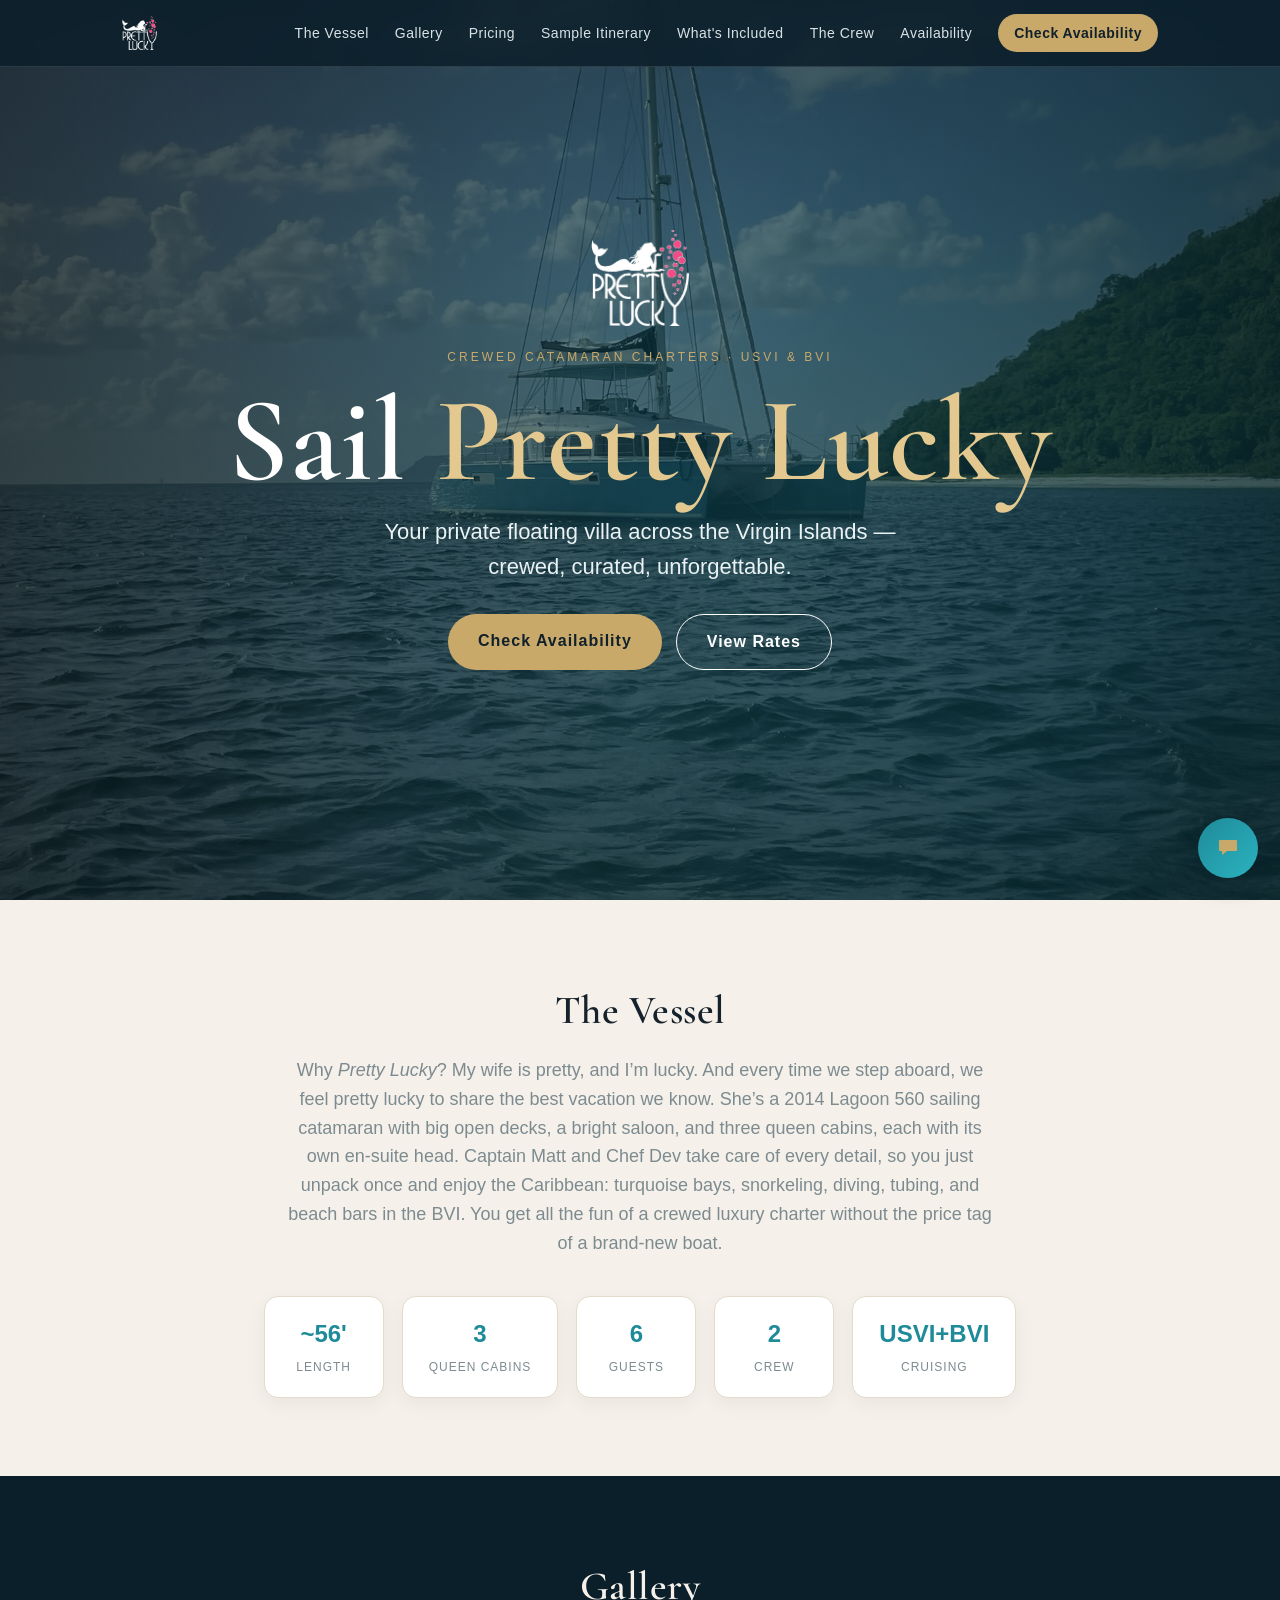
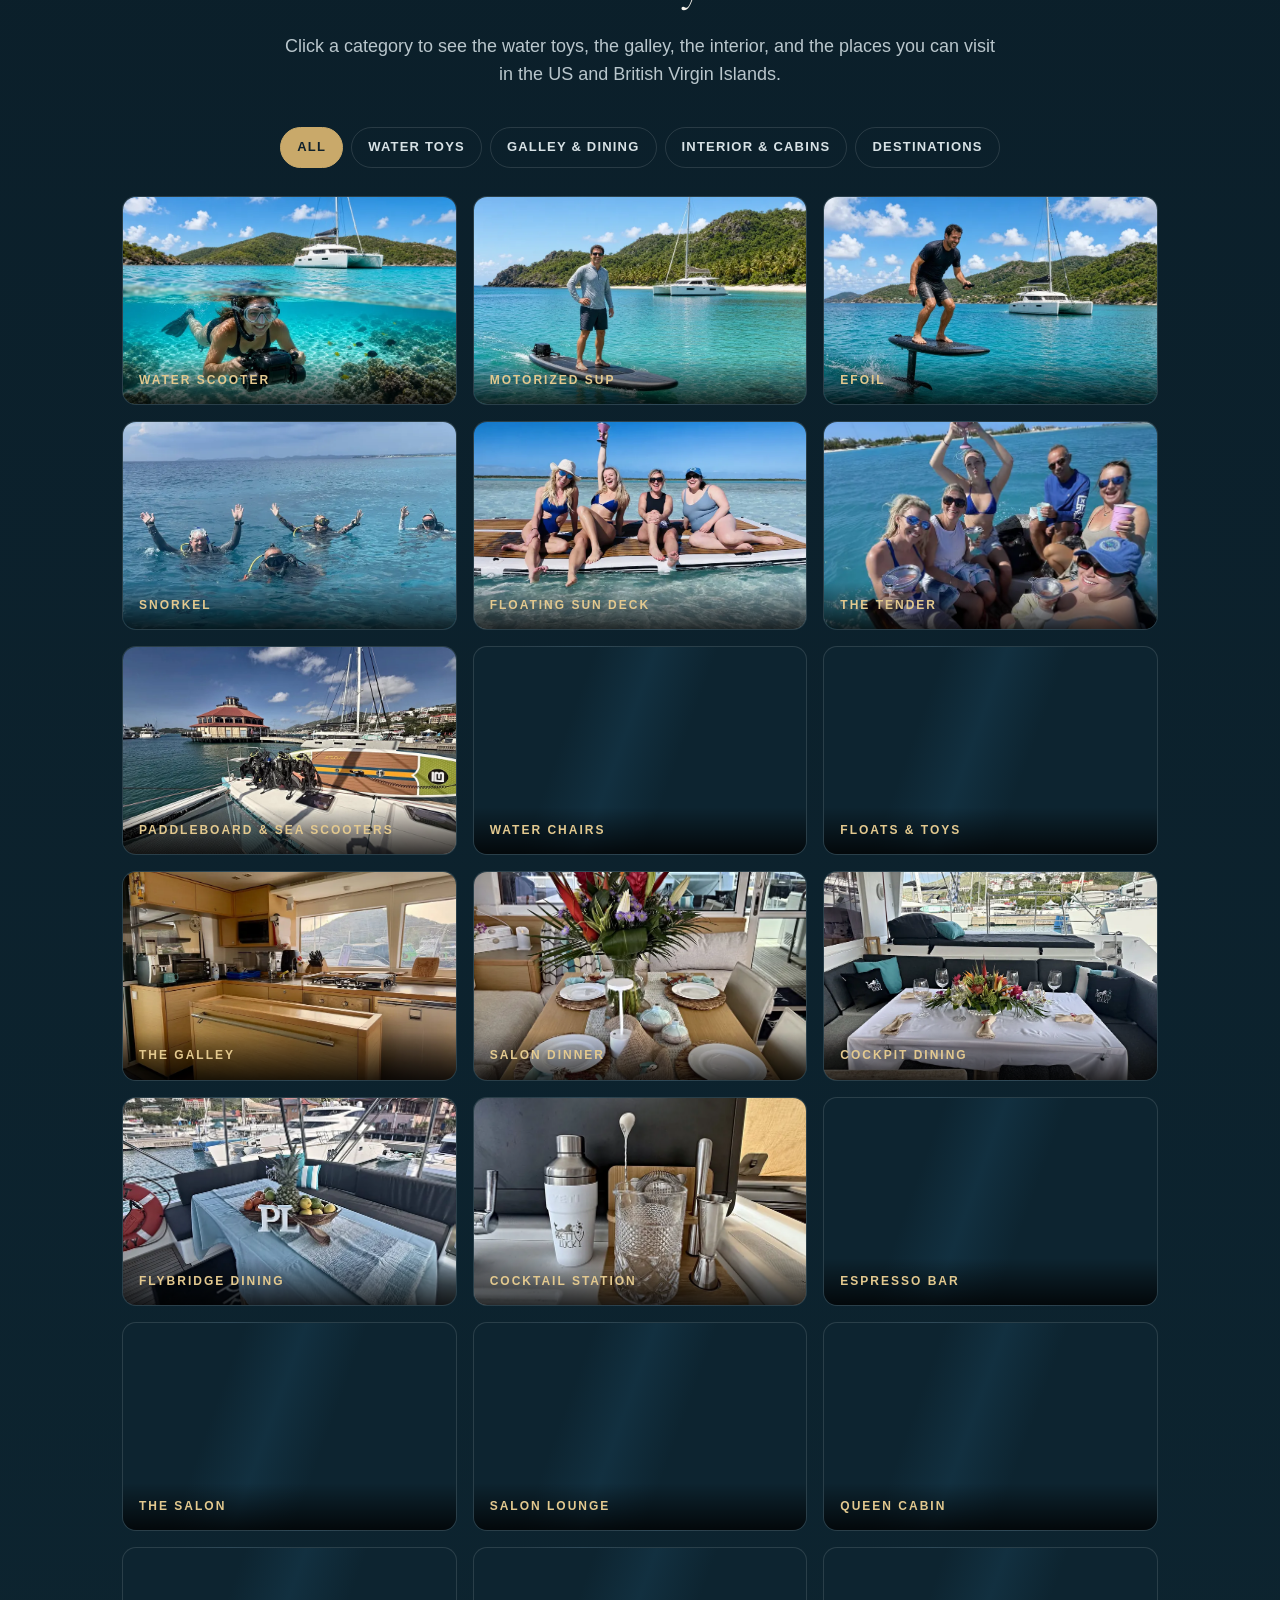
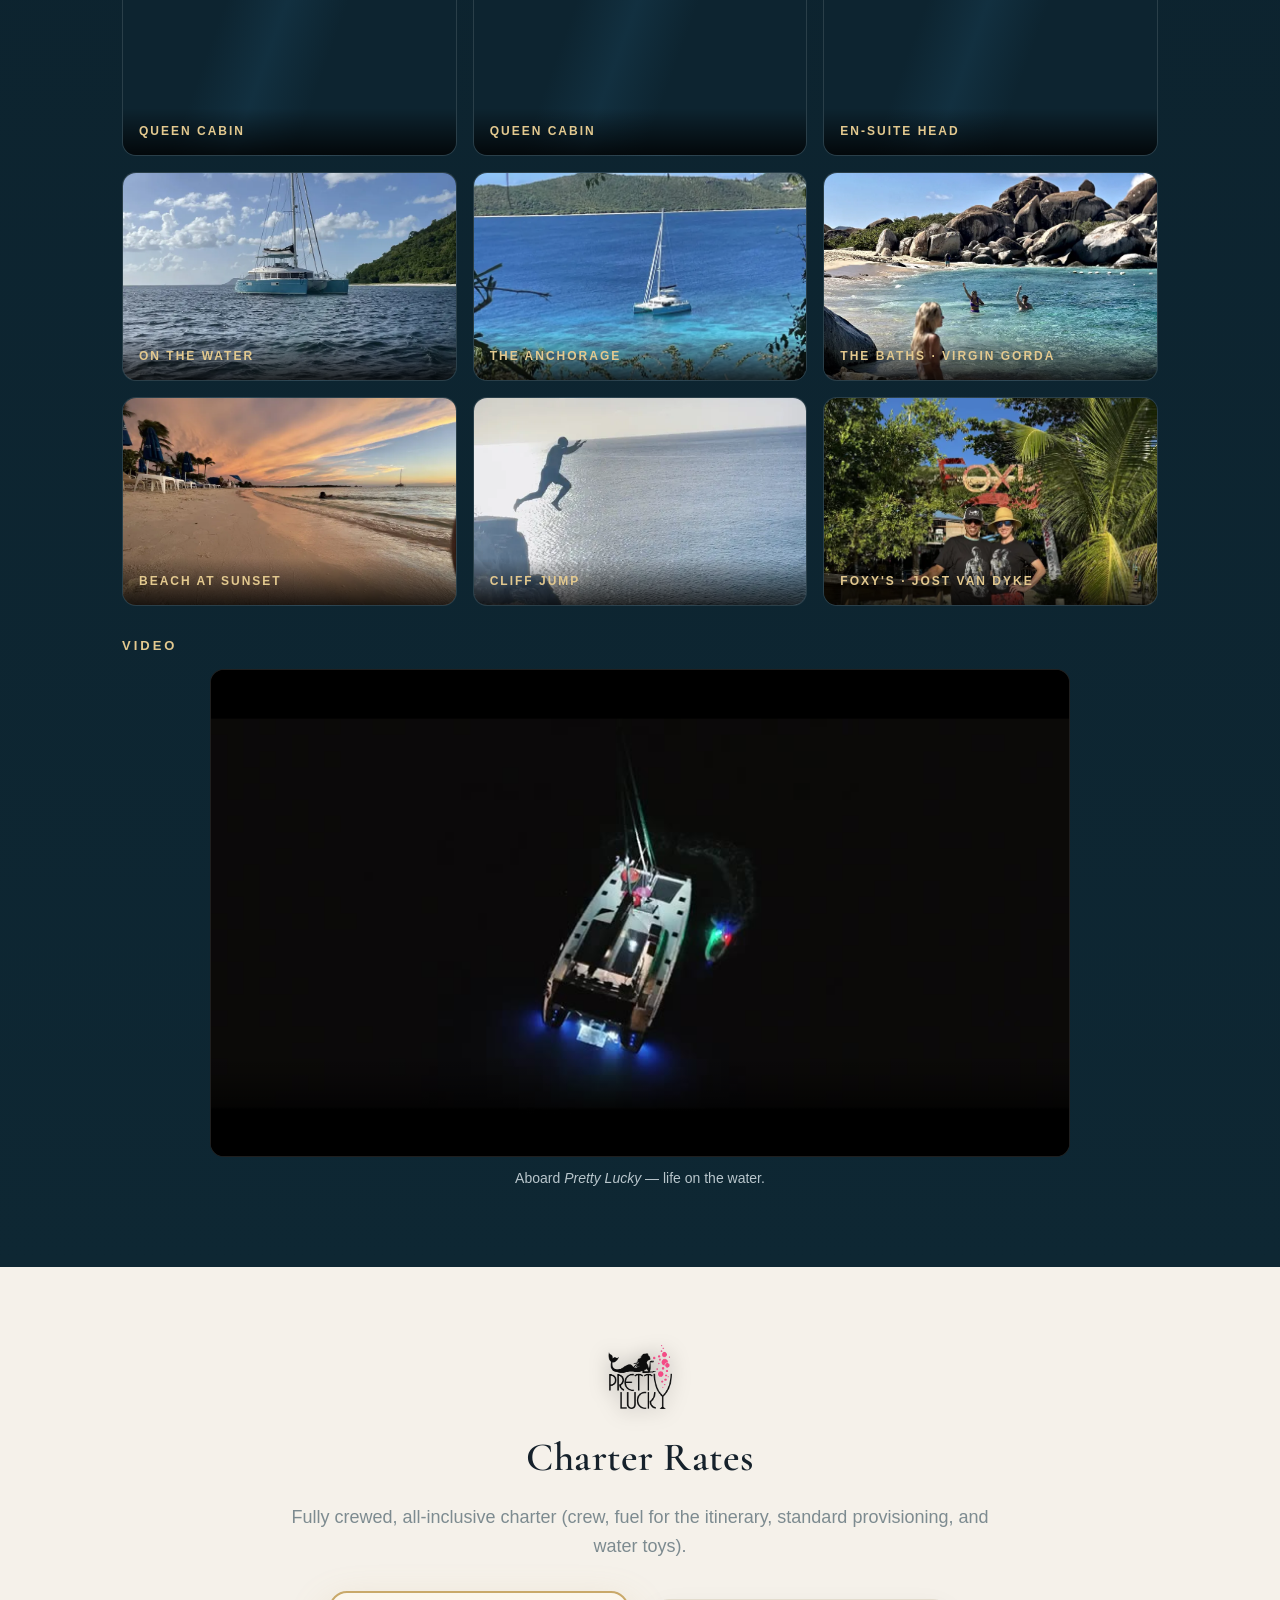
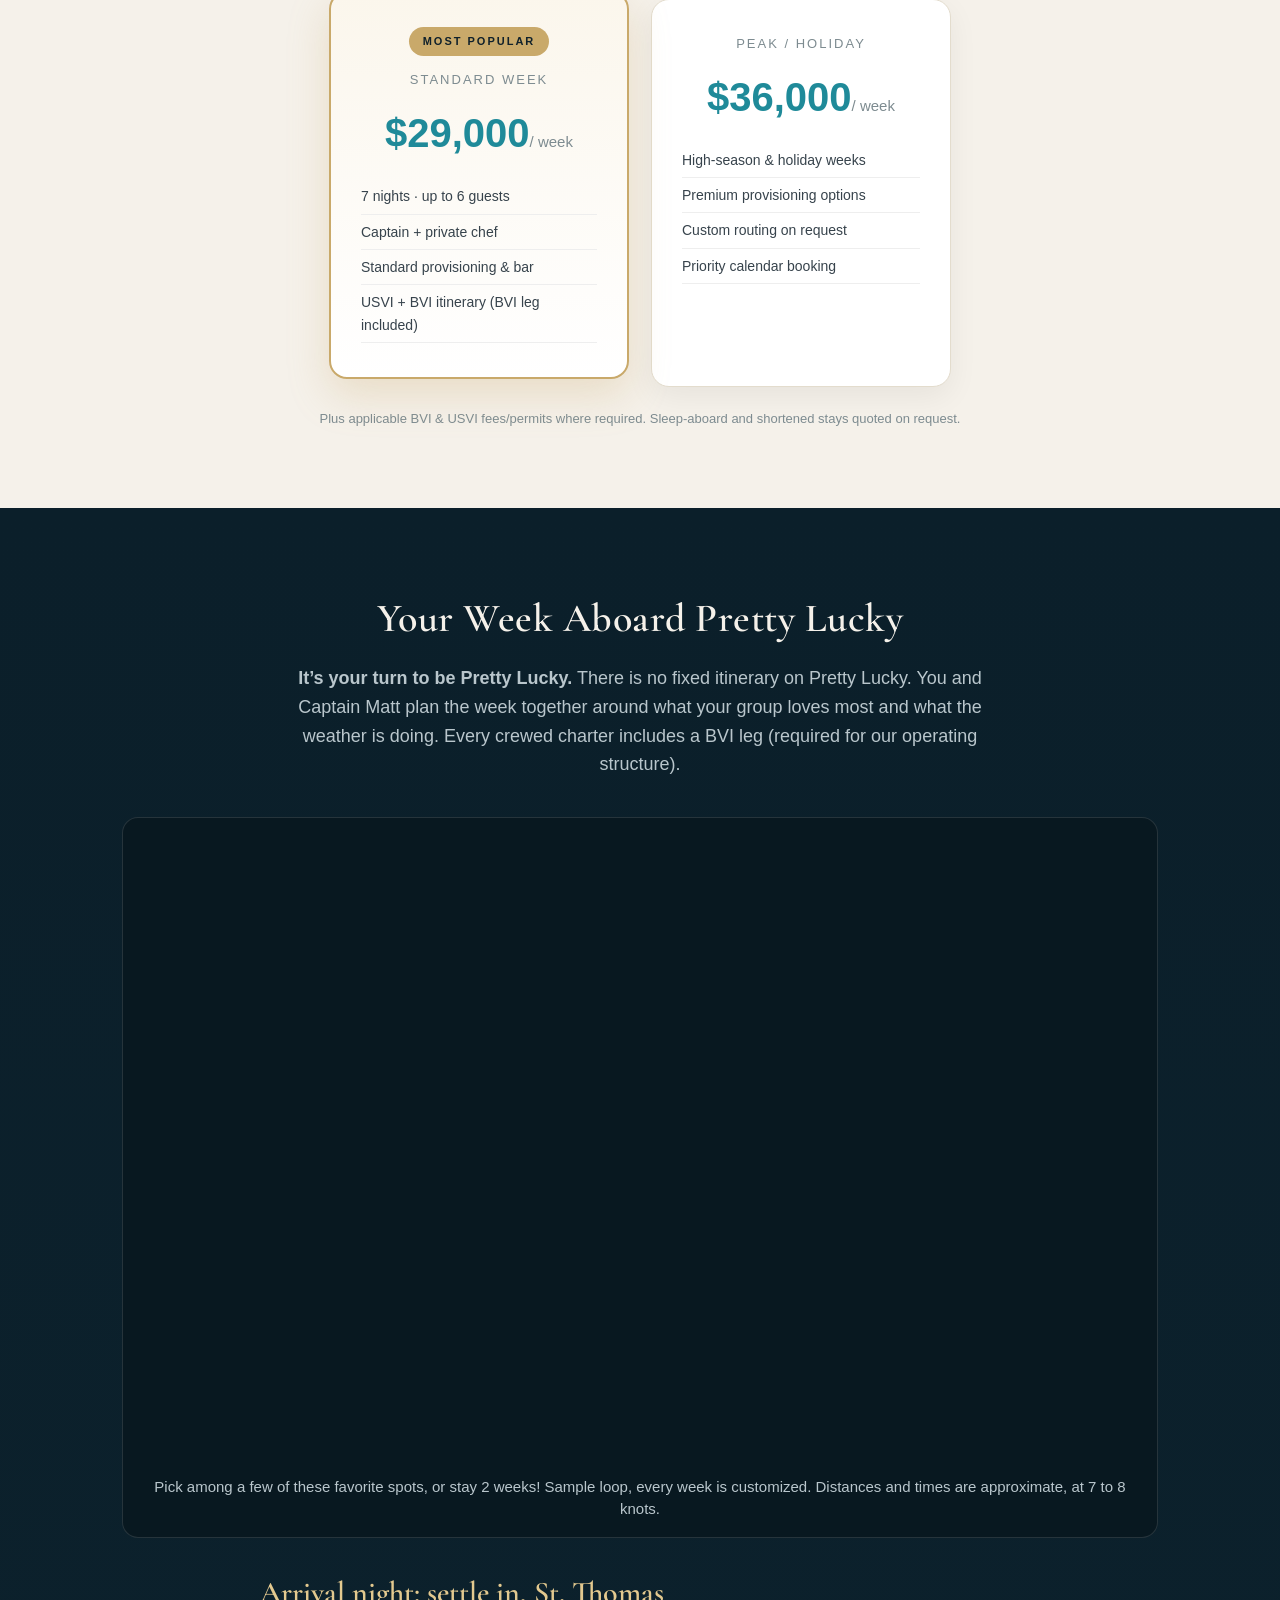
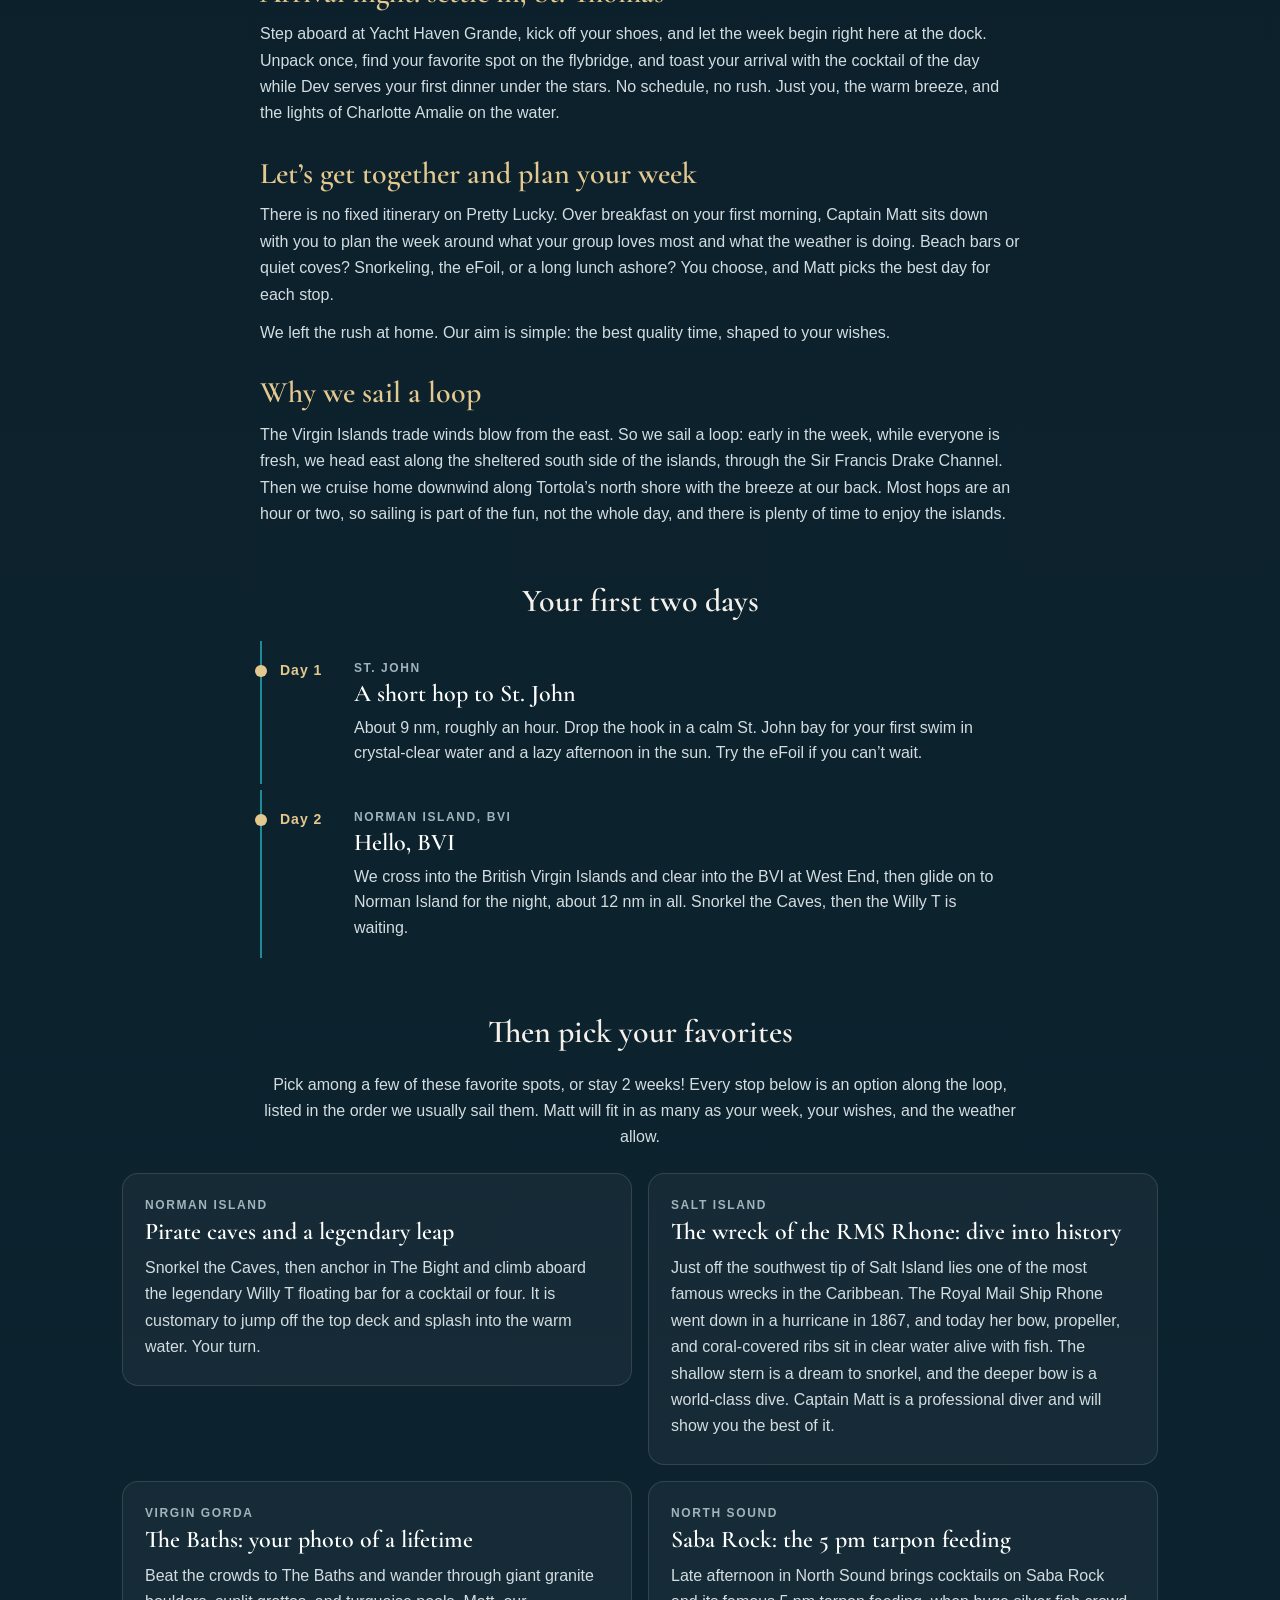
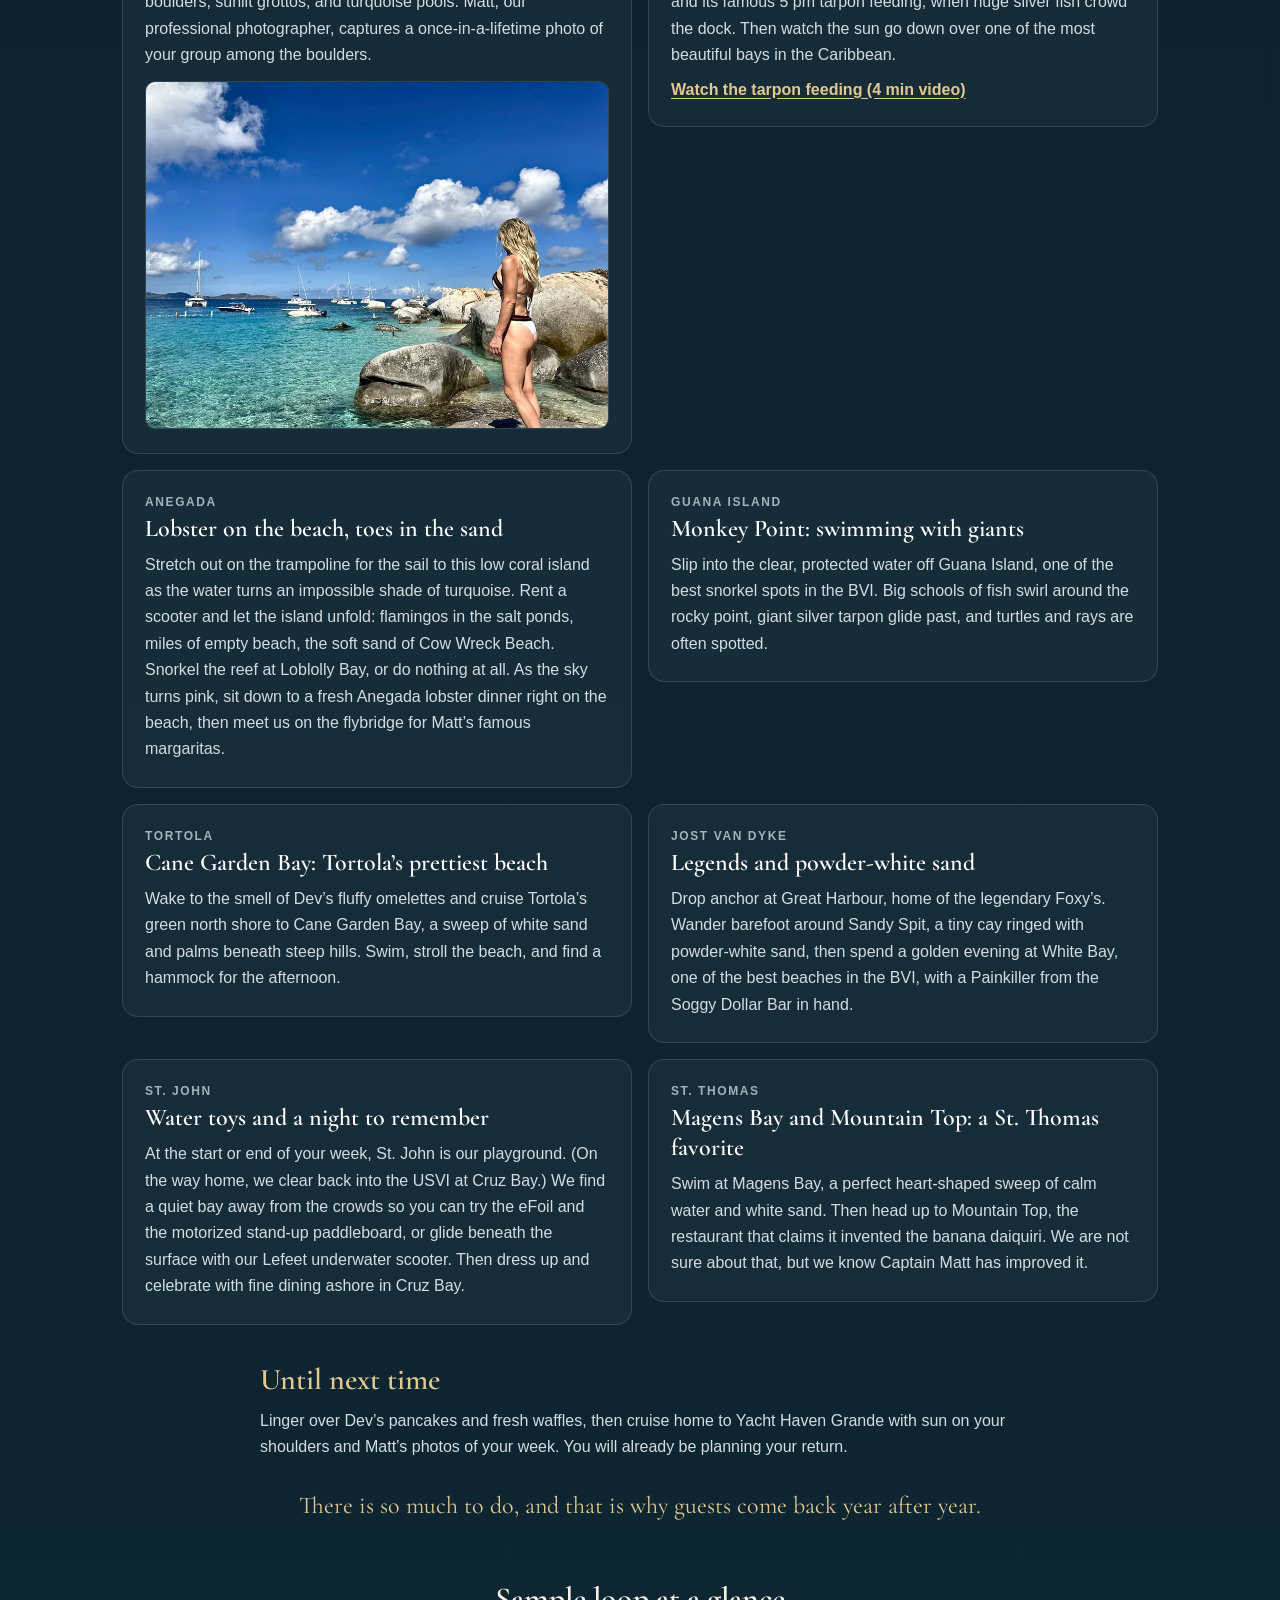
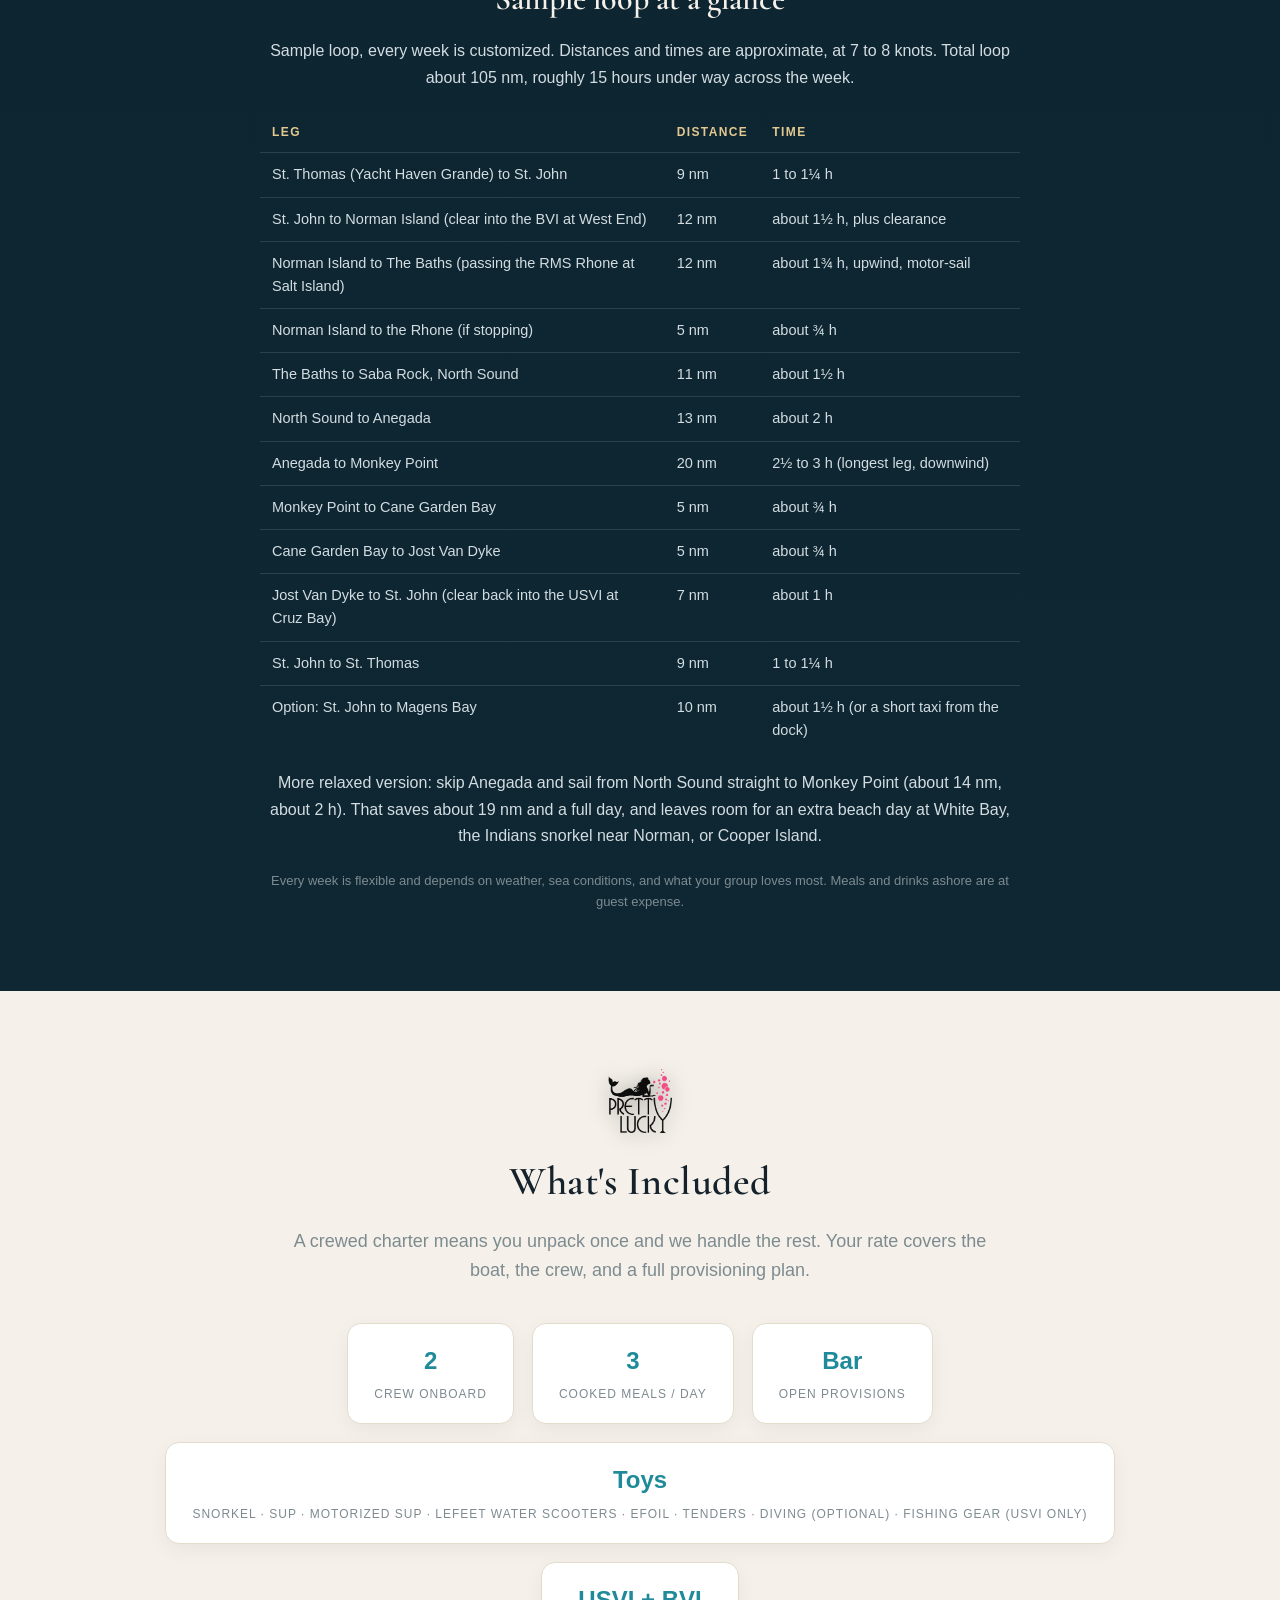
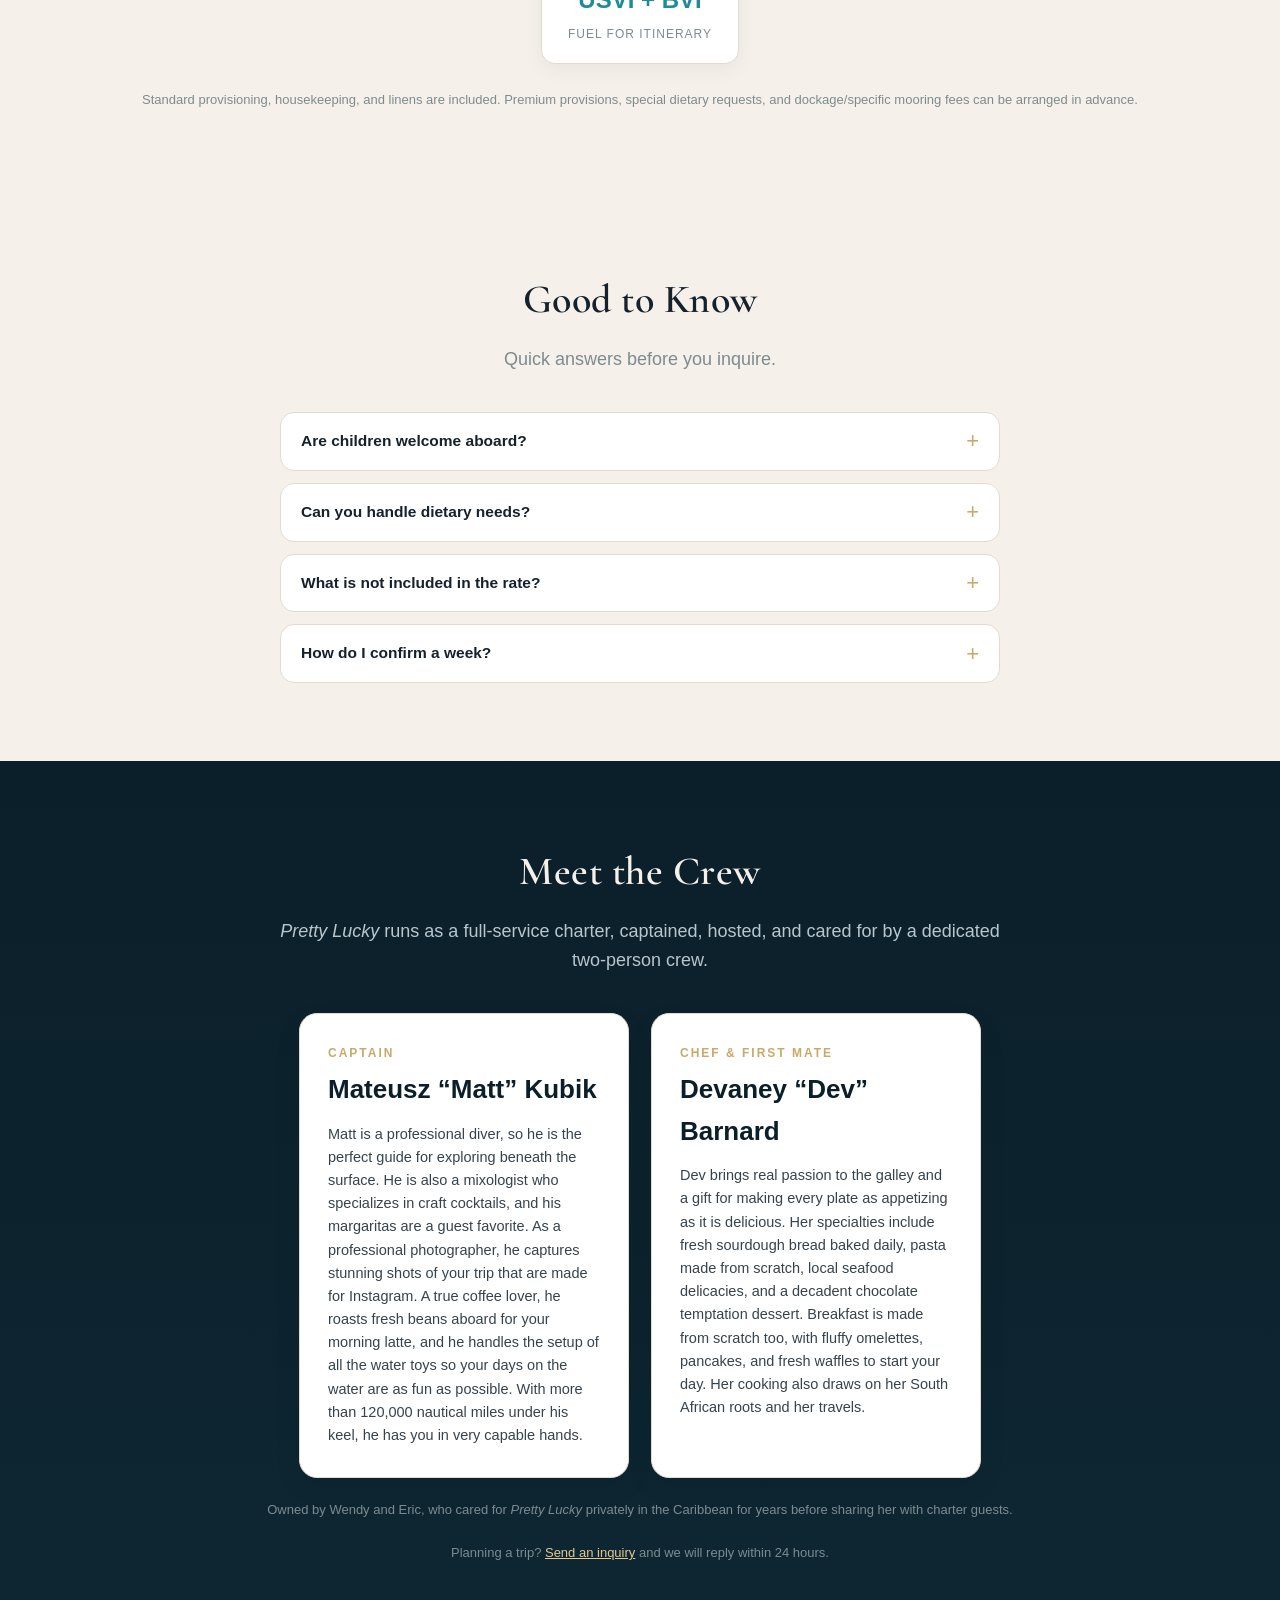
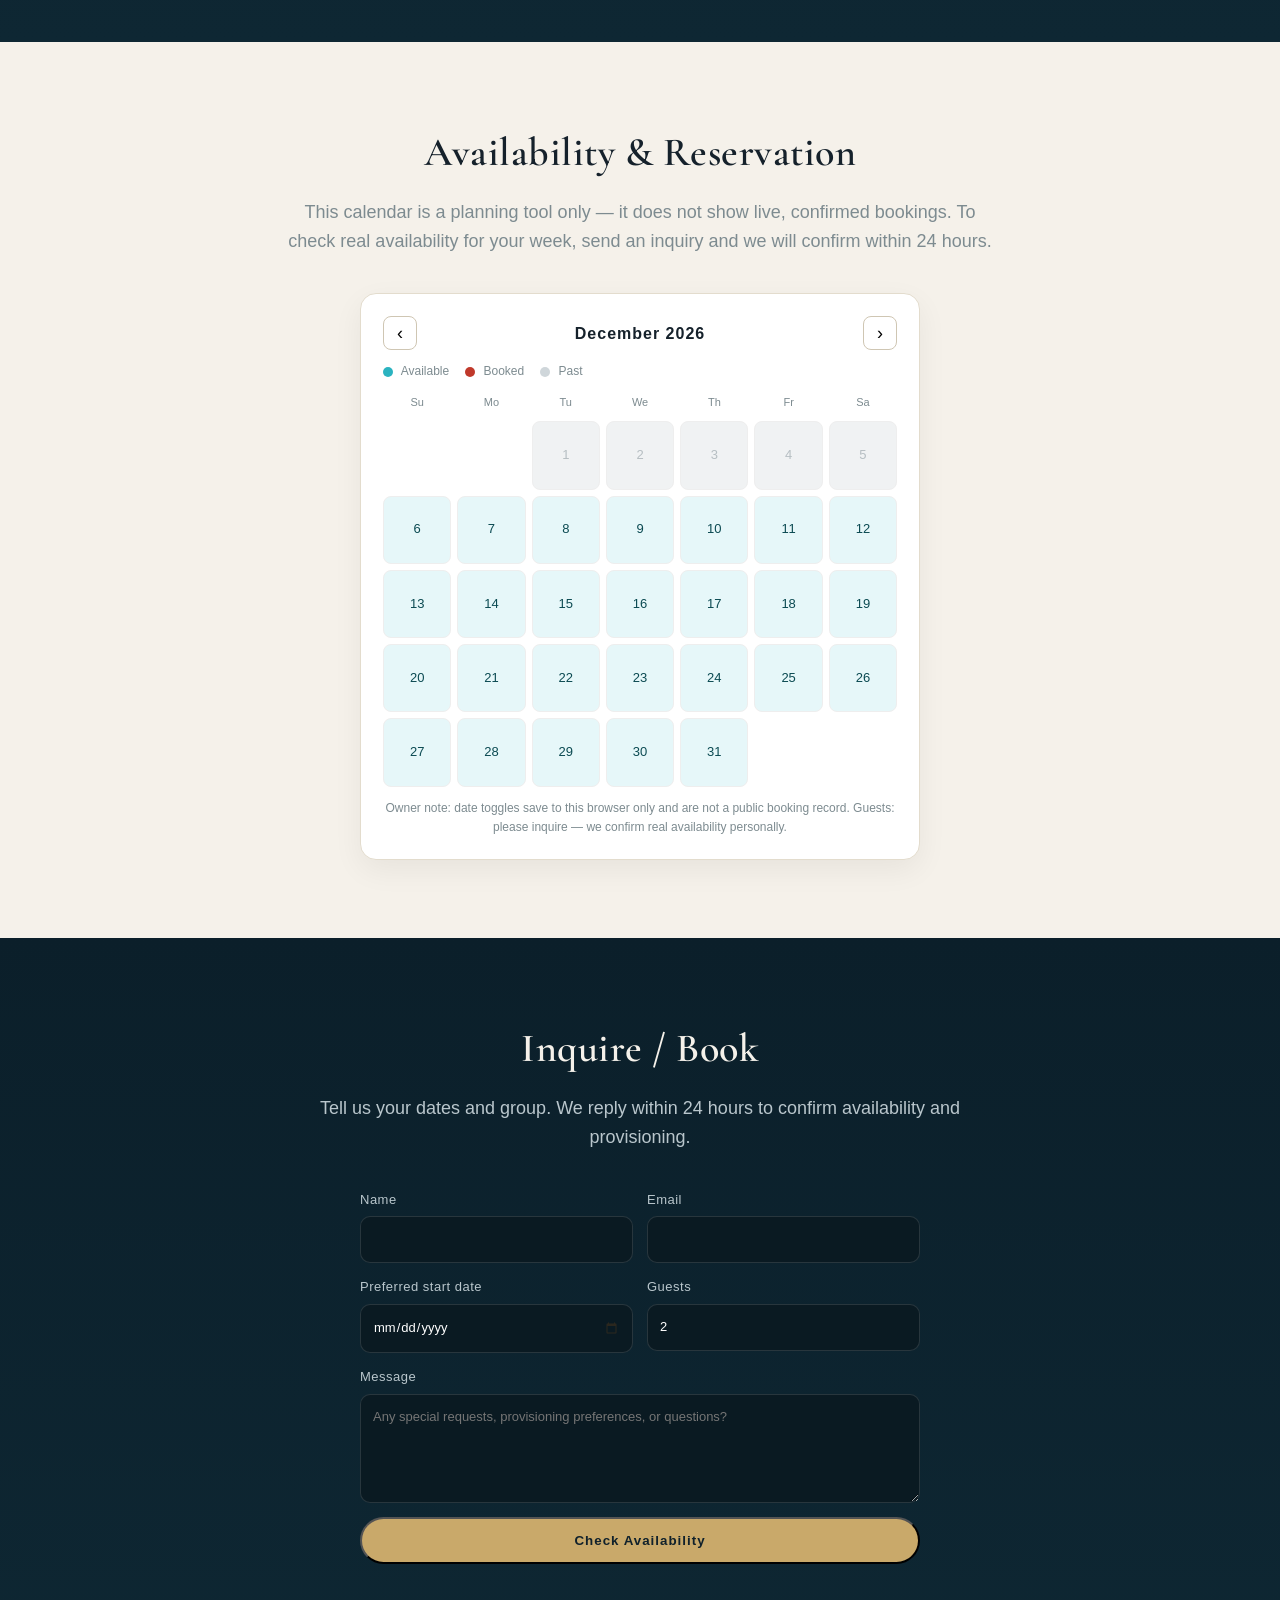
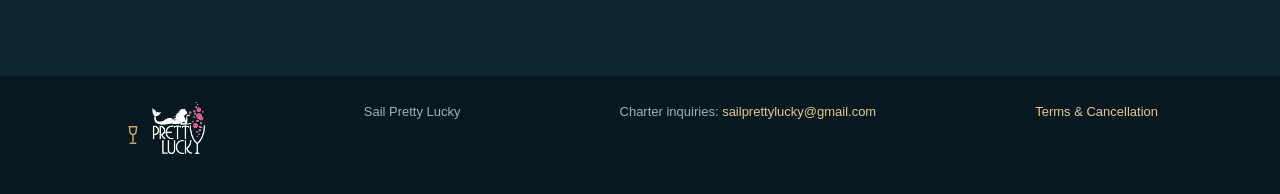
==== commit 688234ec: "Add sample toy photos: water scooter, motorized SUP, eFoil" ====
--- a/index.html
+++ b/index.html
@@ -124,6 +124,36 @@
           <div class="pl-gallery__grid">
 
             <figure class="pl-gallery__item" data-category="toys">
+              <button type="button" class="pl-gallery__btn" data-src="assets/media/gallery/toys-lefeet-scooter.jpg" data-caption="Zipping over the reef on the LeFeet water scooter (illustration)" aria-label="Open photo: Zipping over the reef on the LeFeet water scooter (illustration)">
+                <picture>
+                  <source type="image/webp" srcset="assets/media/gallery/thumbs/toys-lefeet-scooter.webp 900w, assets/media/gallery/toys-lefeet-scooter.webp 1024w" sizes="(max-width:720px) 50vw, 33vw" />
+                  <img class="pl-gallery__img" src="assets/media/gallery/thumbs/toys-lefeet-scooter.jpg" srcset="assets/media/gallery/thumbs/toys-lefeet-scooter.jpg 900w, assets/media/gallery/toys-lefeet-scooter.jpg 1024w" sizes="(max-width:720px) 50vw, 33vw" alt="Snorkeler gliding over coral with a handheld underwater scooter, catamaran anchored behind" width="1024" height="768" loading="lazy" decoding="async" />
+                </picture>
+              </button>
+              <figcaption><span class="pl-gallery__tag">WATER SCOOTER</span></figcaption>
+            </figure>
+
+            <figure class="pl-gallery__item" data-category="toys">
+              <button type="button" class="pl-gallery__btn" data-src="assets/media/gallery/toys-motorized-sup.jpg" data-caption="Cruising the bay on the motorized SUP (illustration)" aria-label="Open photo: Cruising the bay on the motorized SUP (illustration)">
+                <picture>
+                  <source type="image/webp" srcset="assets/media/gallery/thumbs/toys-motorized-sup.webp 900w, assets/media/gallery/toys-motorized-sup.webp 1024w" sizes="(max-width:720px) 50vw, 33vw" />
+                  <img class="pl-gallery__img" src="assets/media/gallery/thumbs/toys-motorized-sup.jpg" srcset="assets/media/gallery/thumbs/toys-motorized-sup.jpg 900w, assets/media/gallery/toys-motorized-sup.jpg 1024w" sizes="(max-width:720px) 50vw, 33vw" alt="Guest riding a motorized paddleboard across a turquoise bay, catamaran anchored behind" width="1024" height="768" loading="lazy" decoding="async" />
+                </picture>
+              </button>
+              <figcaption><span class="pl-gallery__tag">MOTORIZED SUP</span></figcaption>
+            </figure>
+
+            <figure class="pl-gallery__item" data-category="toys">
+              <button type="button" class="pl-gallery__btn" data-src="assets/media/gallery/toys-efoil.jpg" data-caption="Flying above the water on the eFoil (illustration)" aria-label="Open photo: Flying above the water on the eFoil (illustration)">
+                <picture>
+                  <source type="image/webp" srcset="assets/media/gallery/thumbs/toys-efoil.webp 900w, assets/media/gallery/toys-efoil.webp 1024w" sizes="(max-width:720px) 50vw, 33vw" />
+                  <img class="pl-gallery__img" src="assets/media/gallery/thumbs/toys-efoil.jpg" srcset="assets/media/gallery/thumbs/toys-efoil.jpg 900w, assets/media/gallery/toys-efoil.jpg 1024w" sizes="(max-width:720px) 50vw, 33vw" alt="Guest riding an eFoil above clear turquoise water, catamaran anchored behind" width="1024" height="768" loading="lazy" decoding="async" />
+                </picture>
+              </button>
+              <figcaption><span class="pl-gallery__tag">EFOIL</span></figcaption>
+            </figure>
+
+            <figure class="pl-gallery__item" data-category="toys">
               <button type="button" class="pl-gallery__btn" data-src="assets/media/gallery/toys-snorkel-group.jpg" data-caption="Snorkeling in clear Virgin Islands water" aria-label="Open photo: Snorkeling in clear Virgin Islands water">
                 <picture>
                   <source type="image/webp" srcset="assets/media/gallery/thumbs/toys-snorkel-group.webp 900w, assets/media/gallery/toys-snorkel-group.webp 1600w" sizes="(max-width:720px) 50vw, 33vw" />
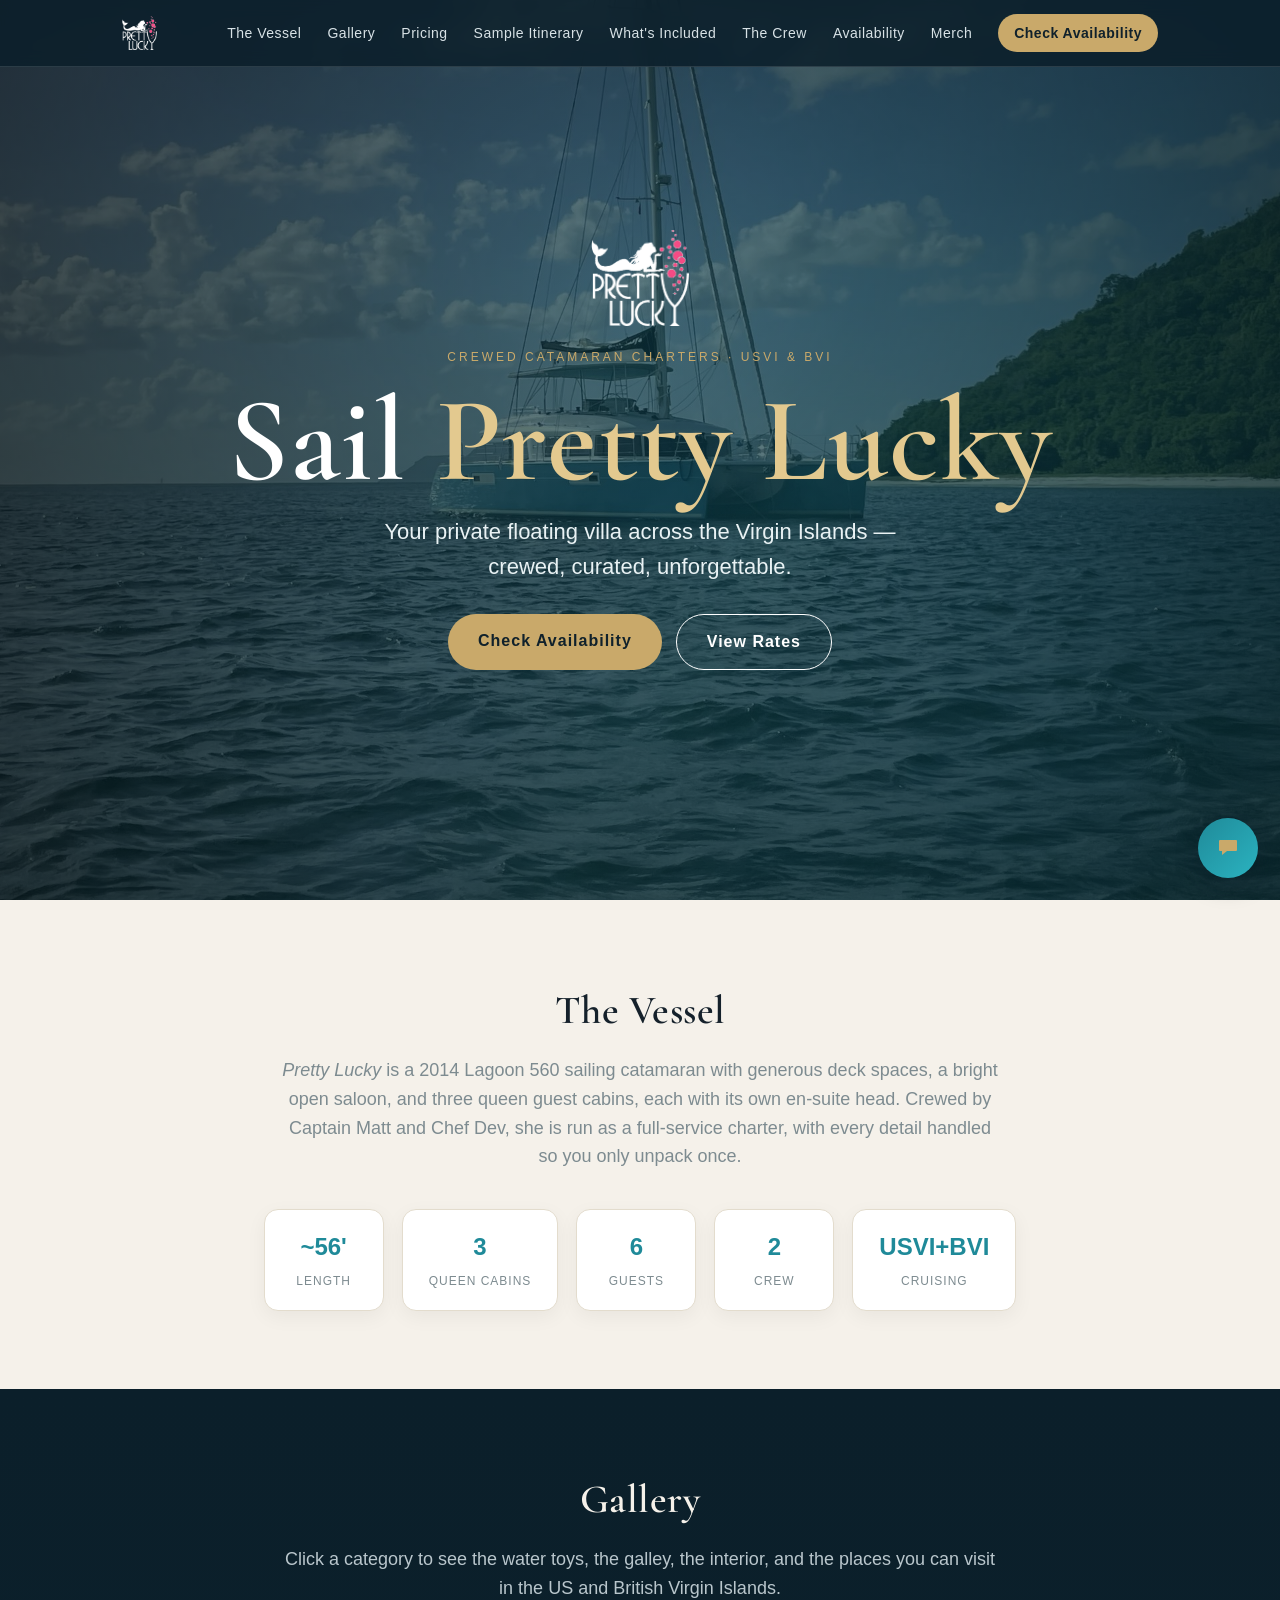
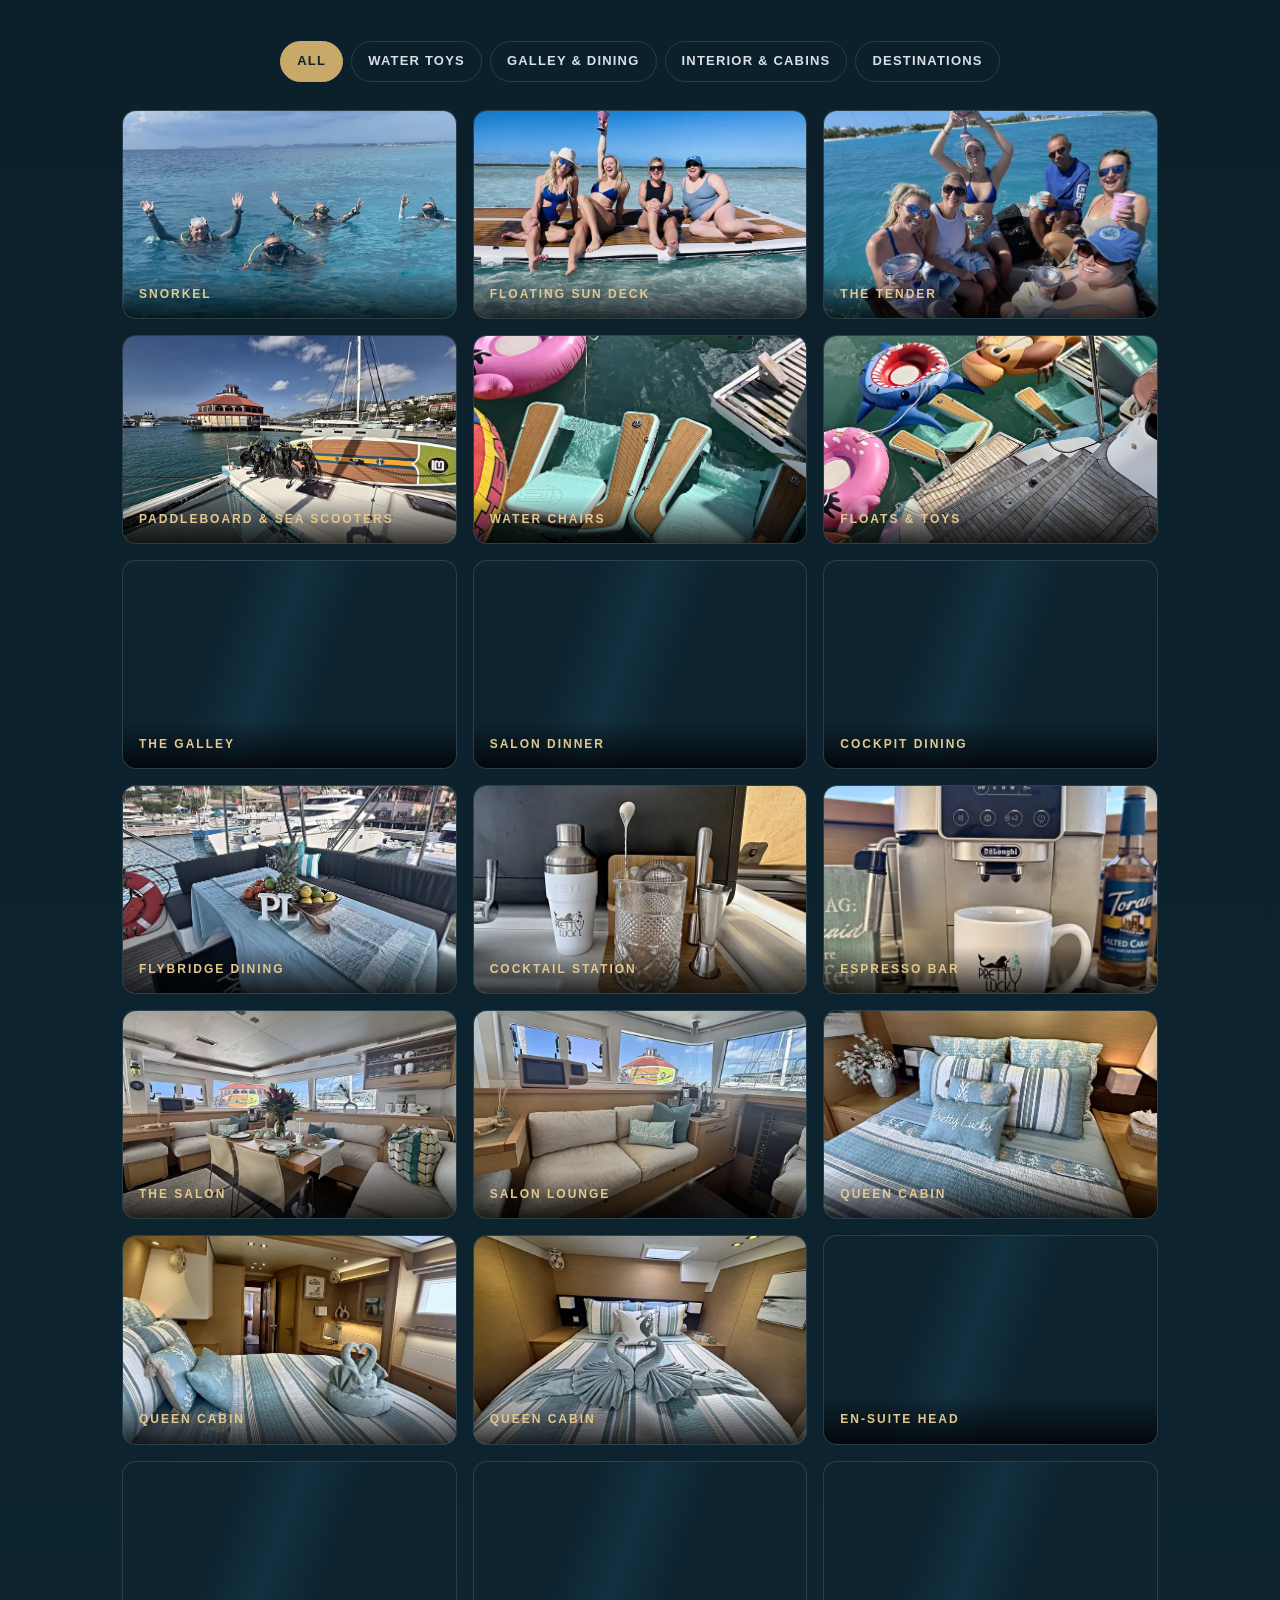
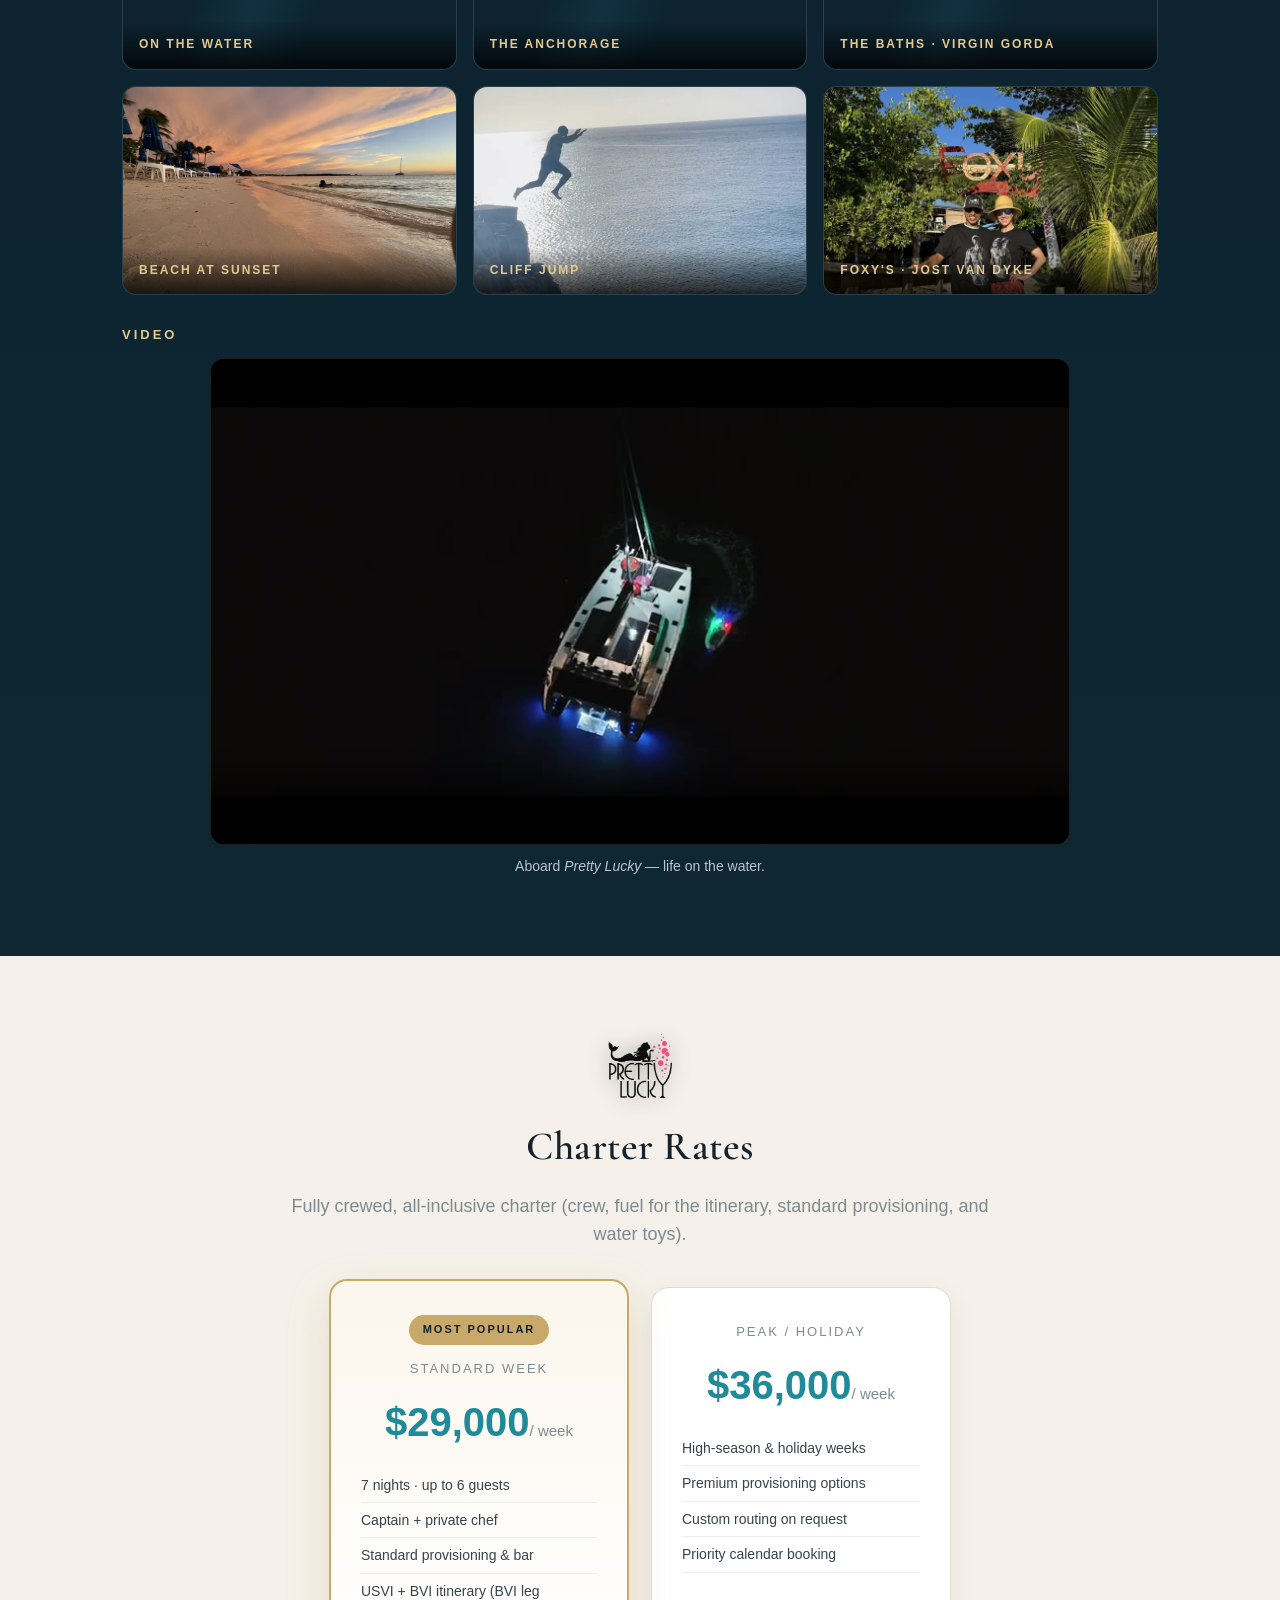
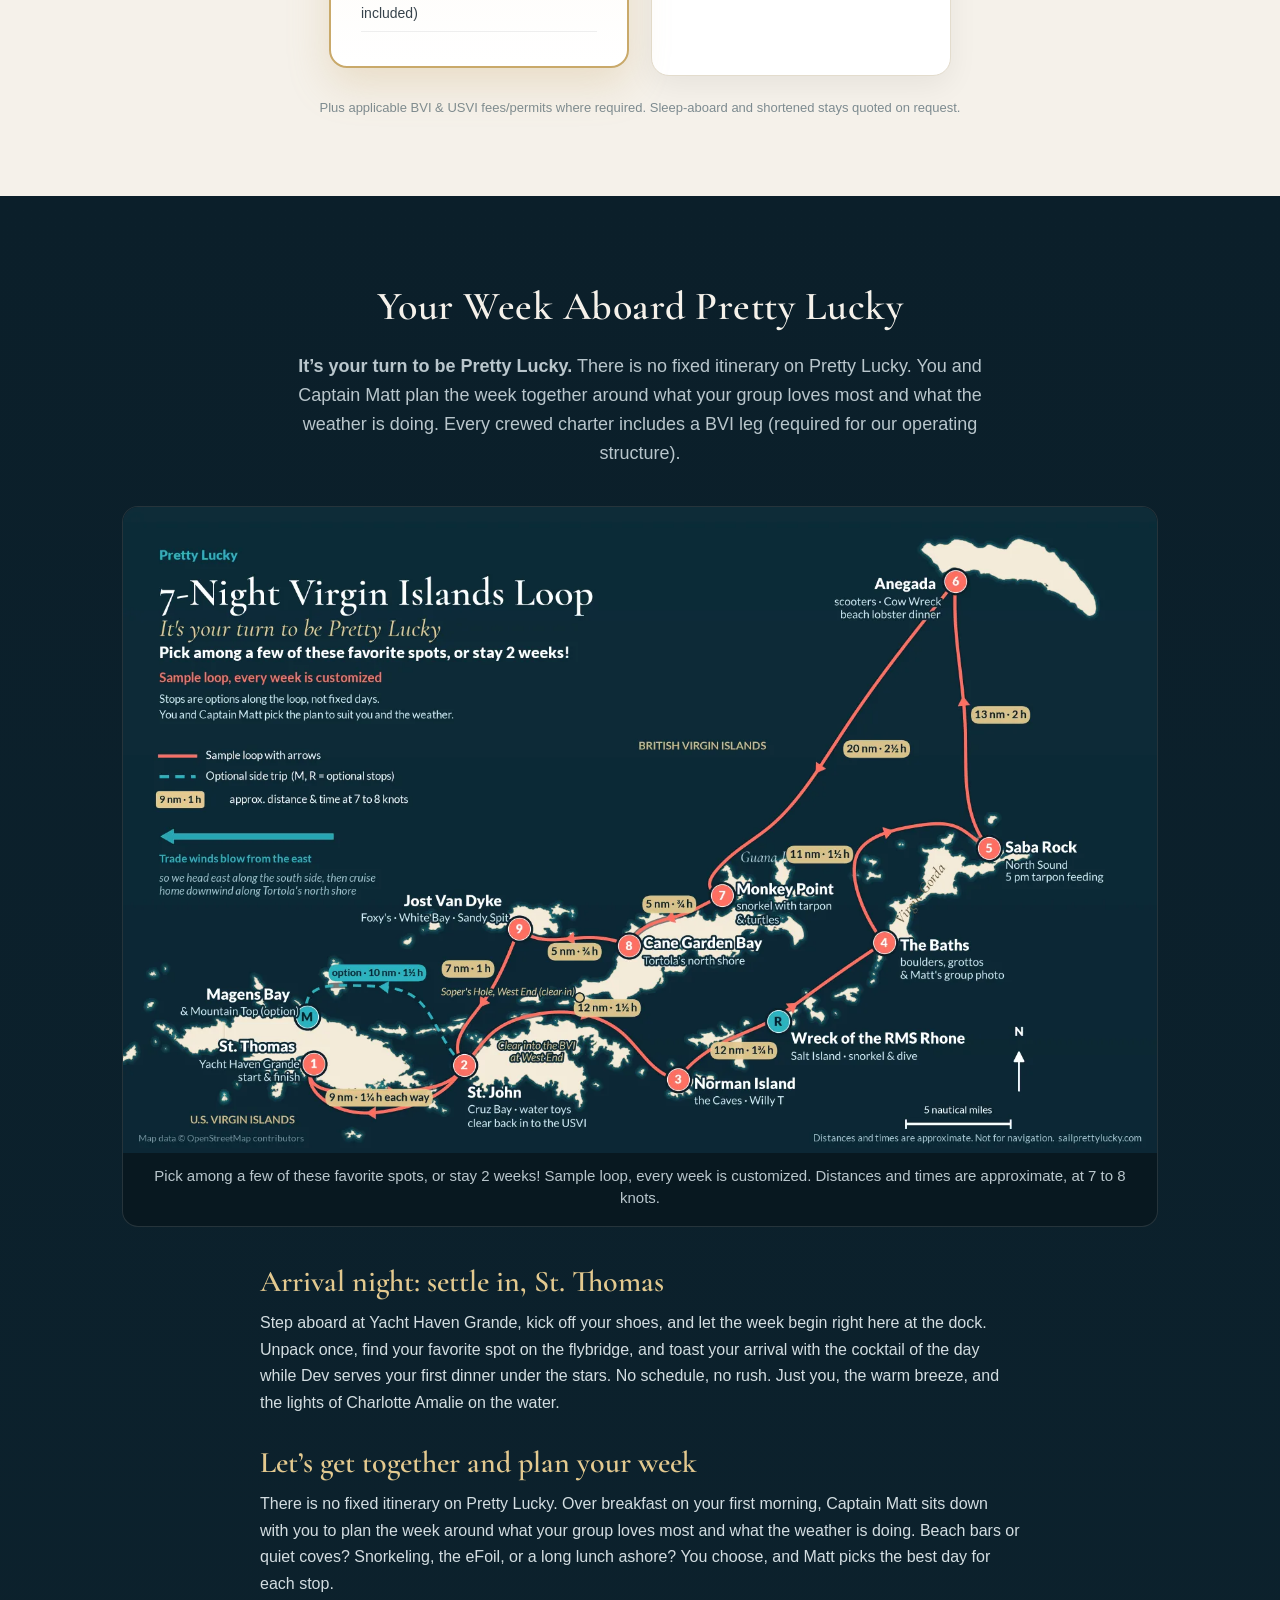
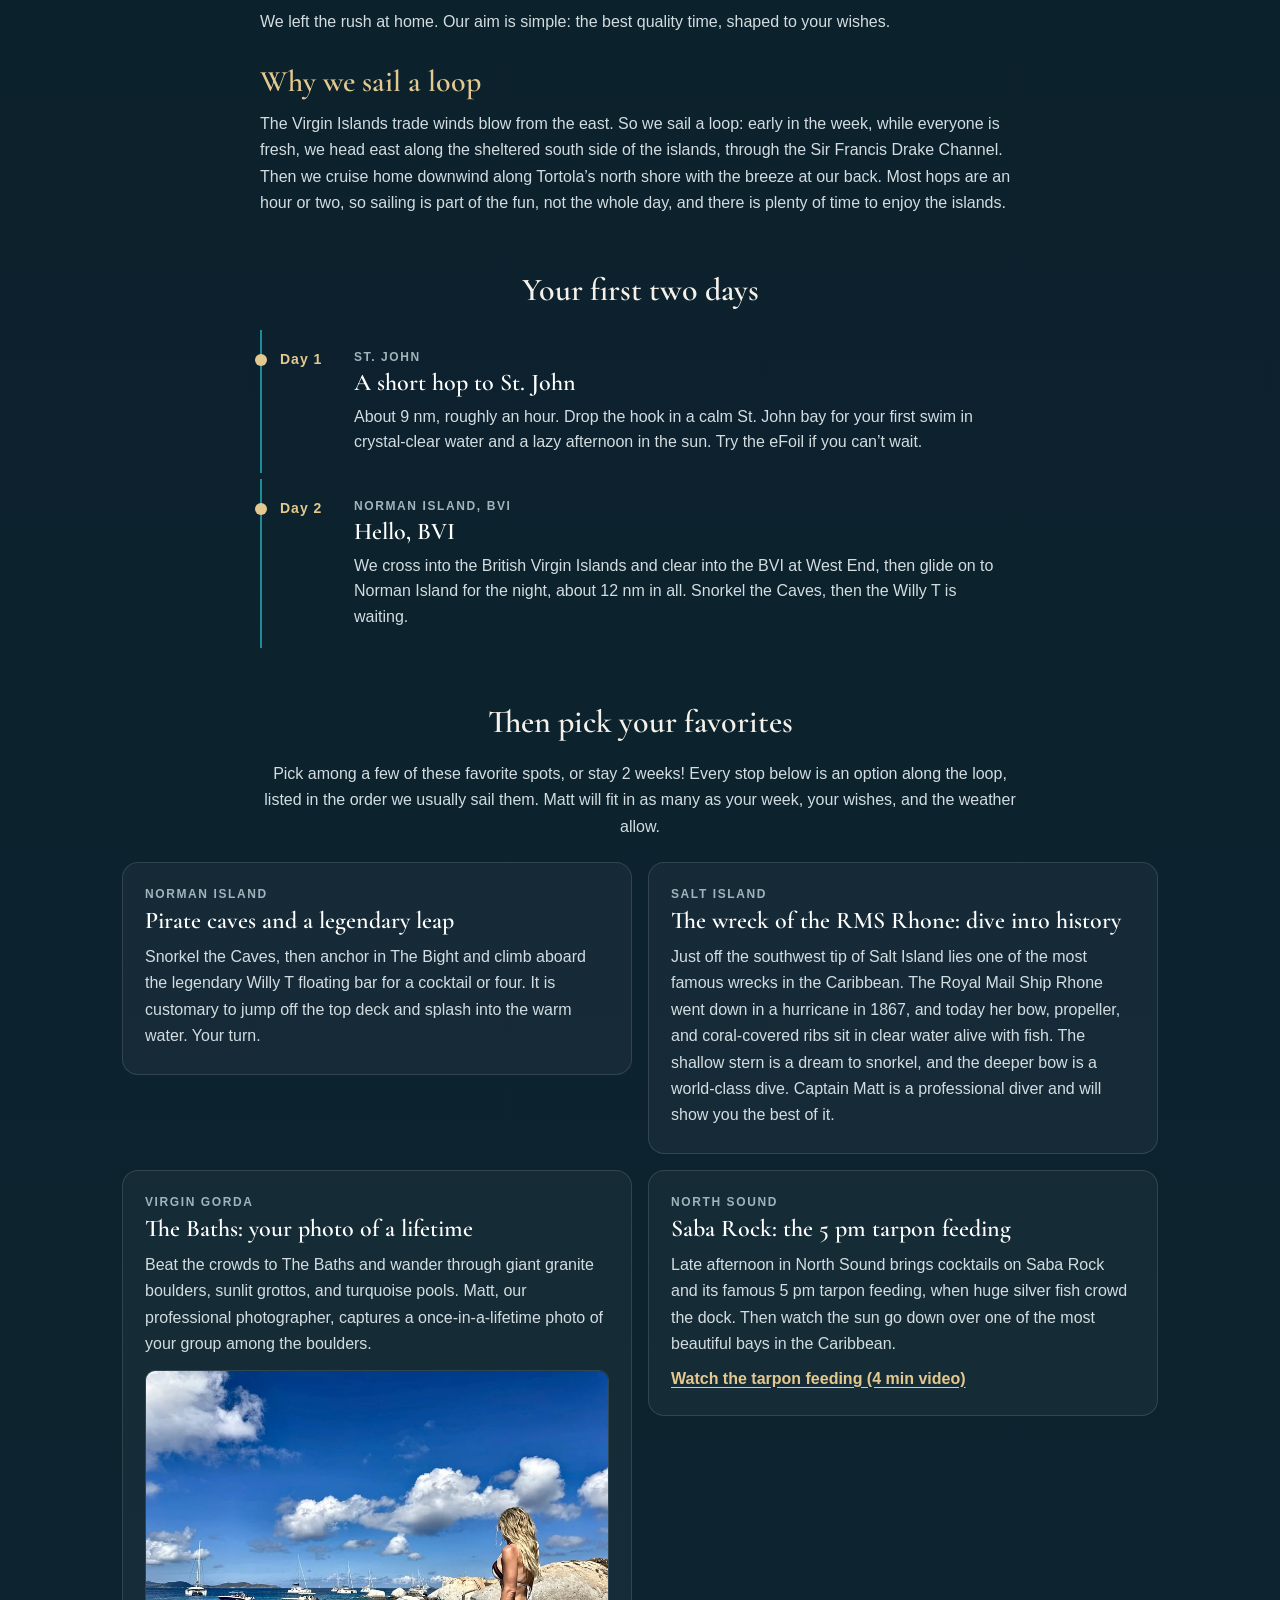
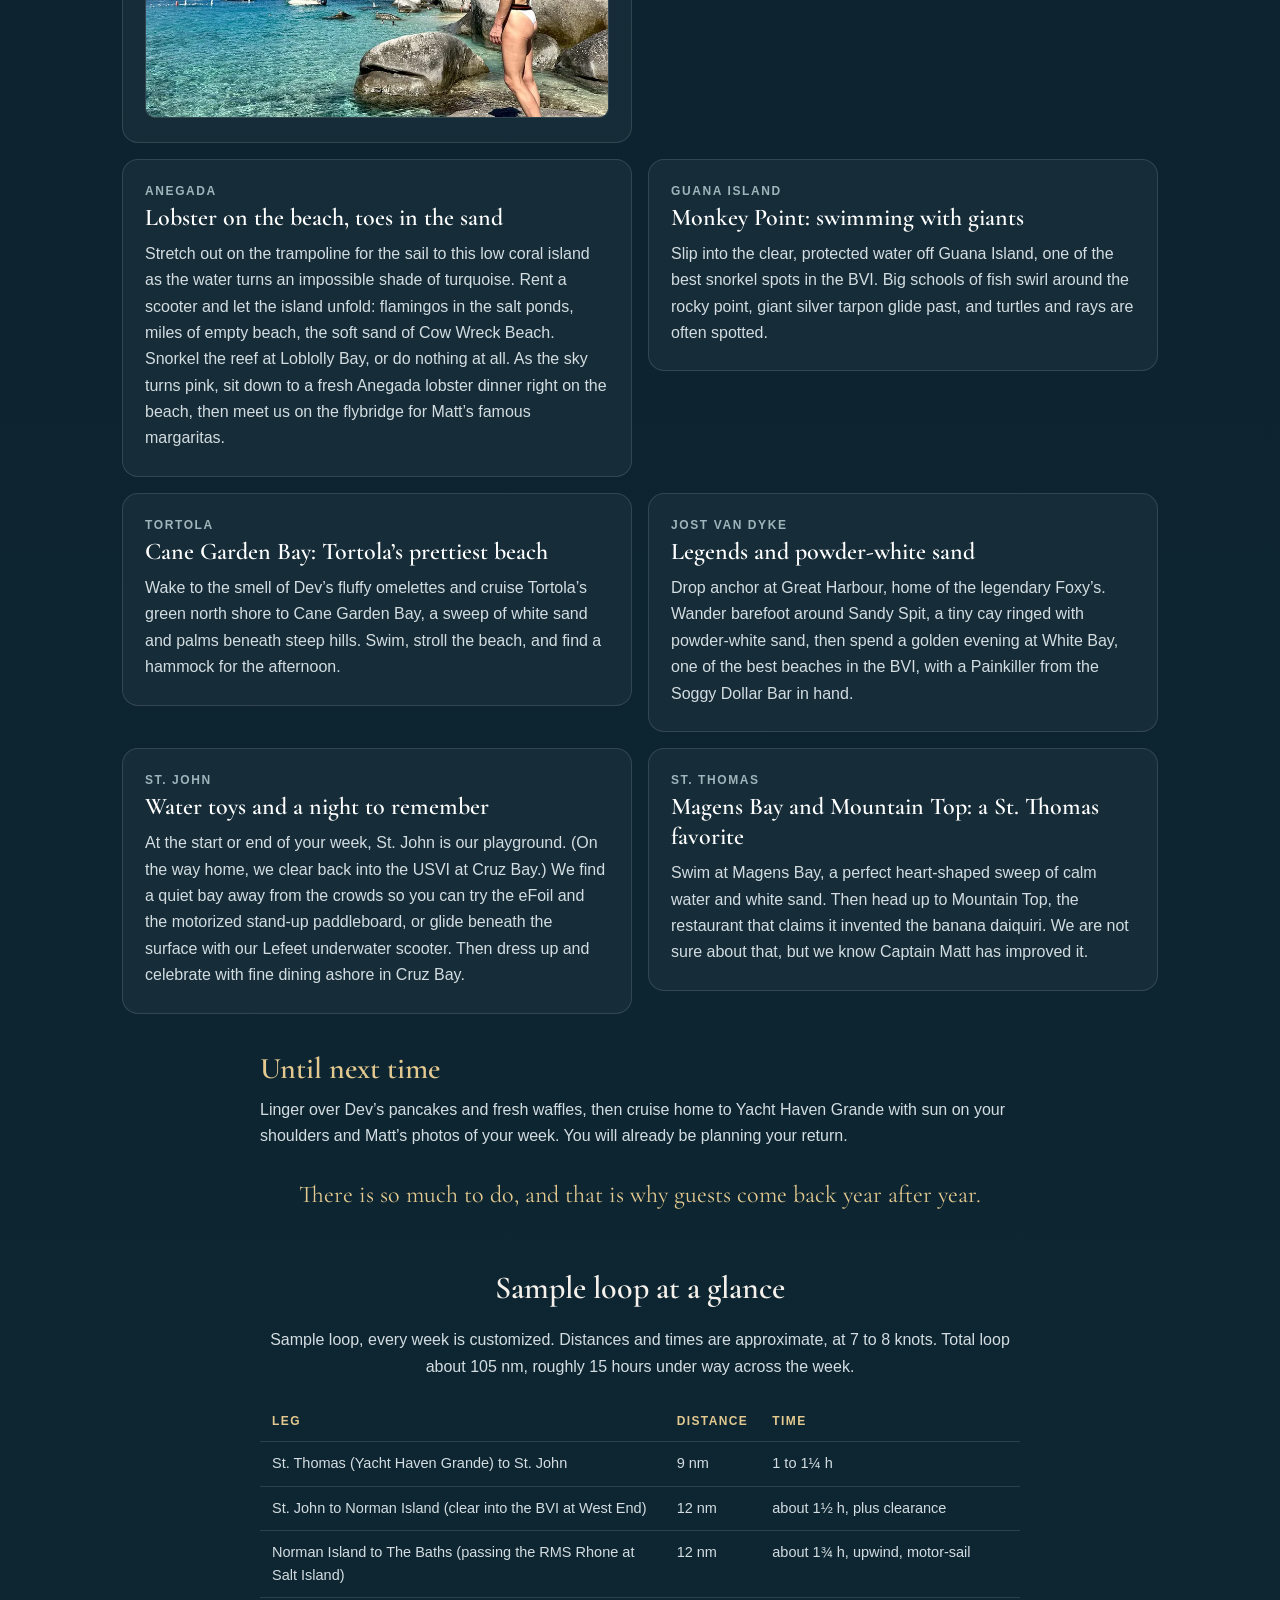
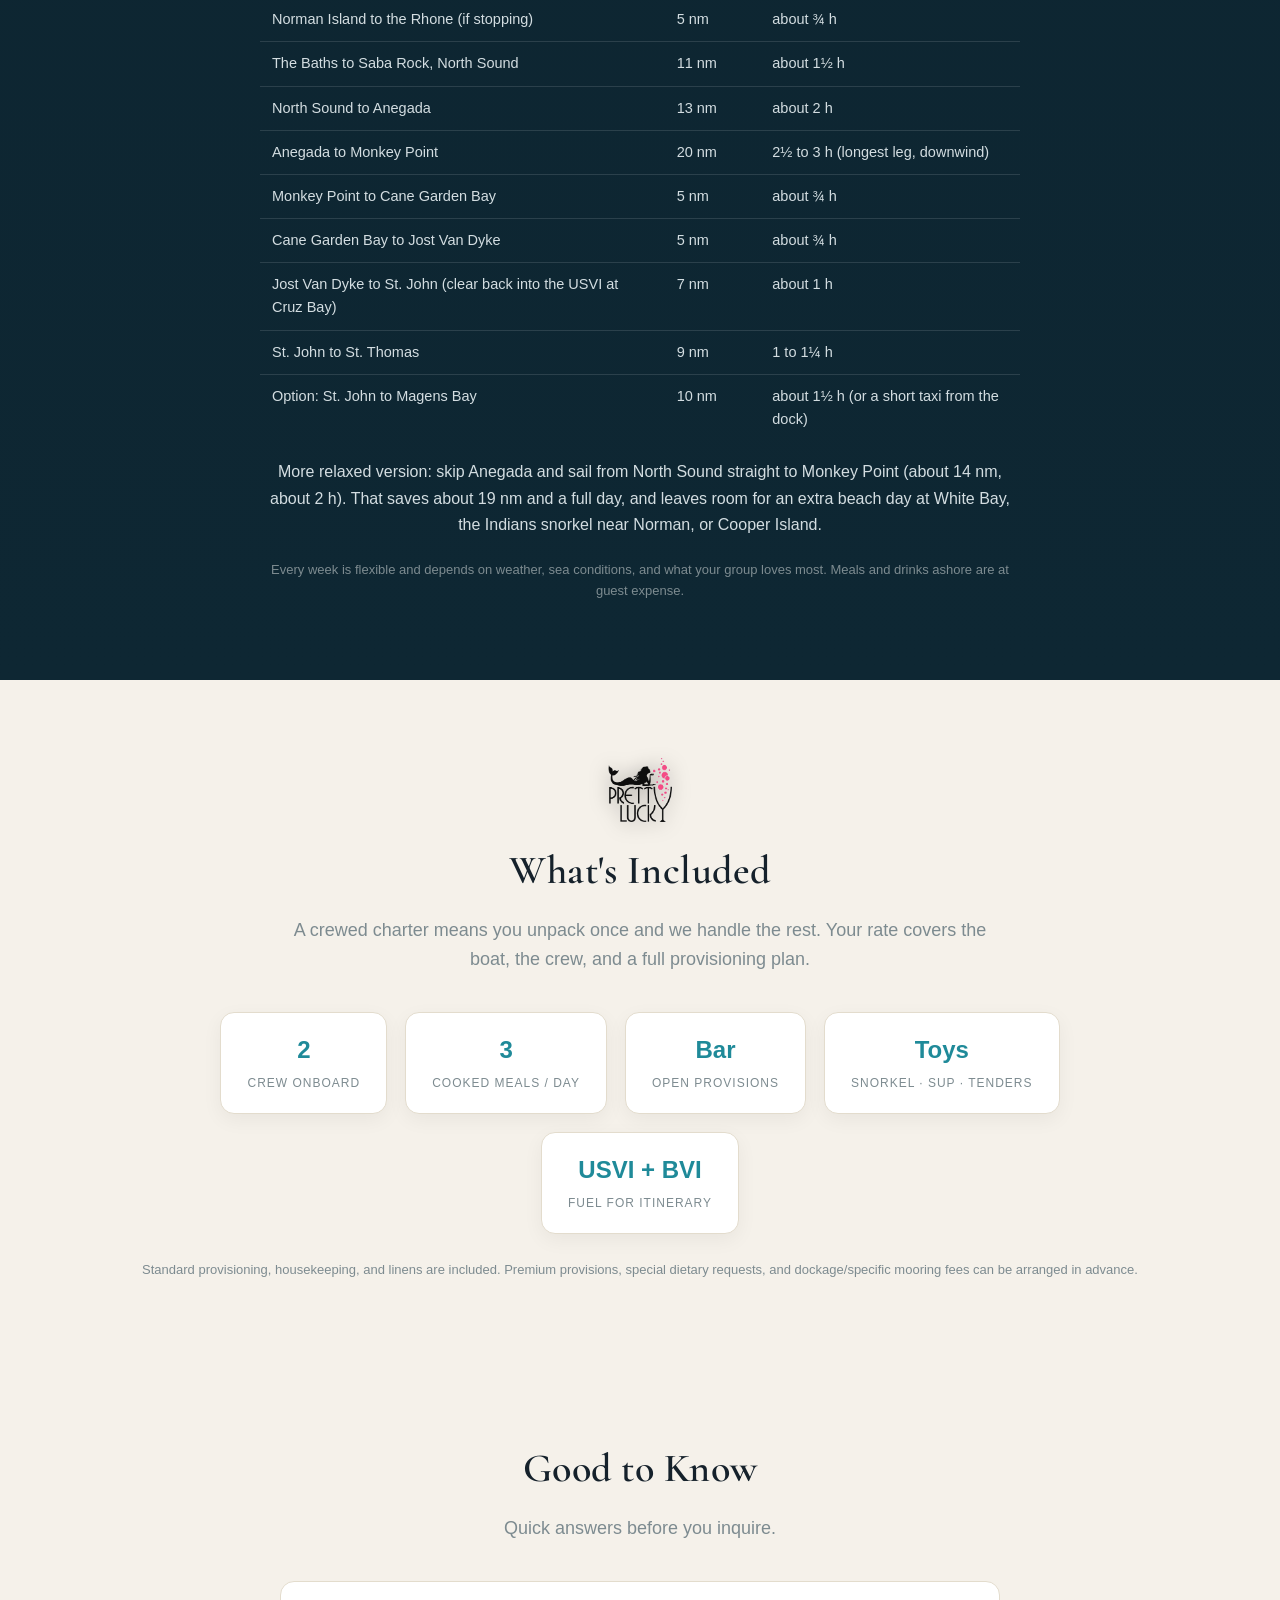
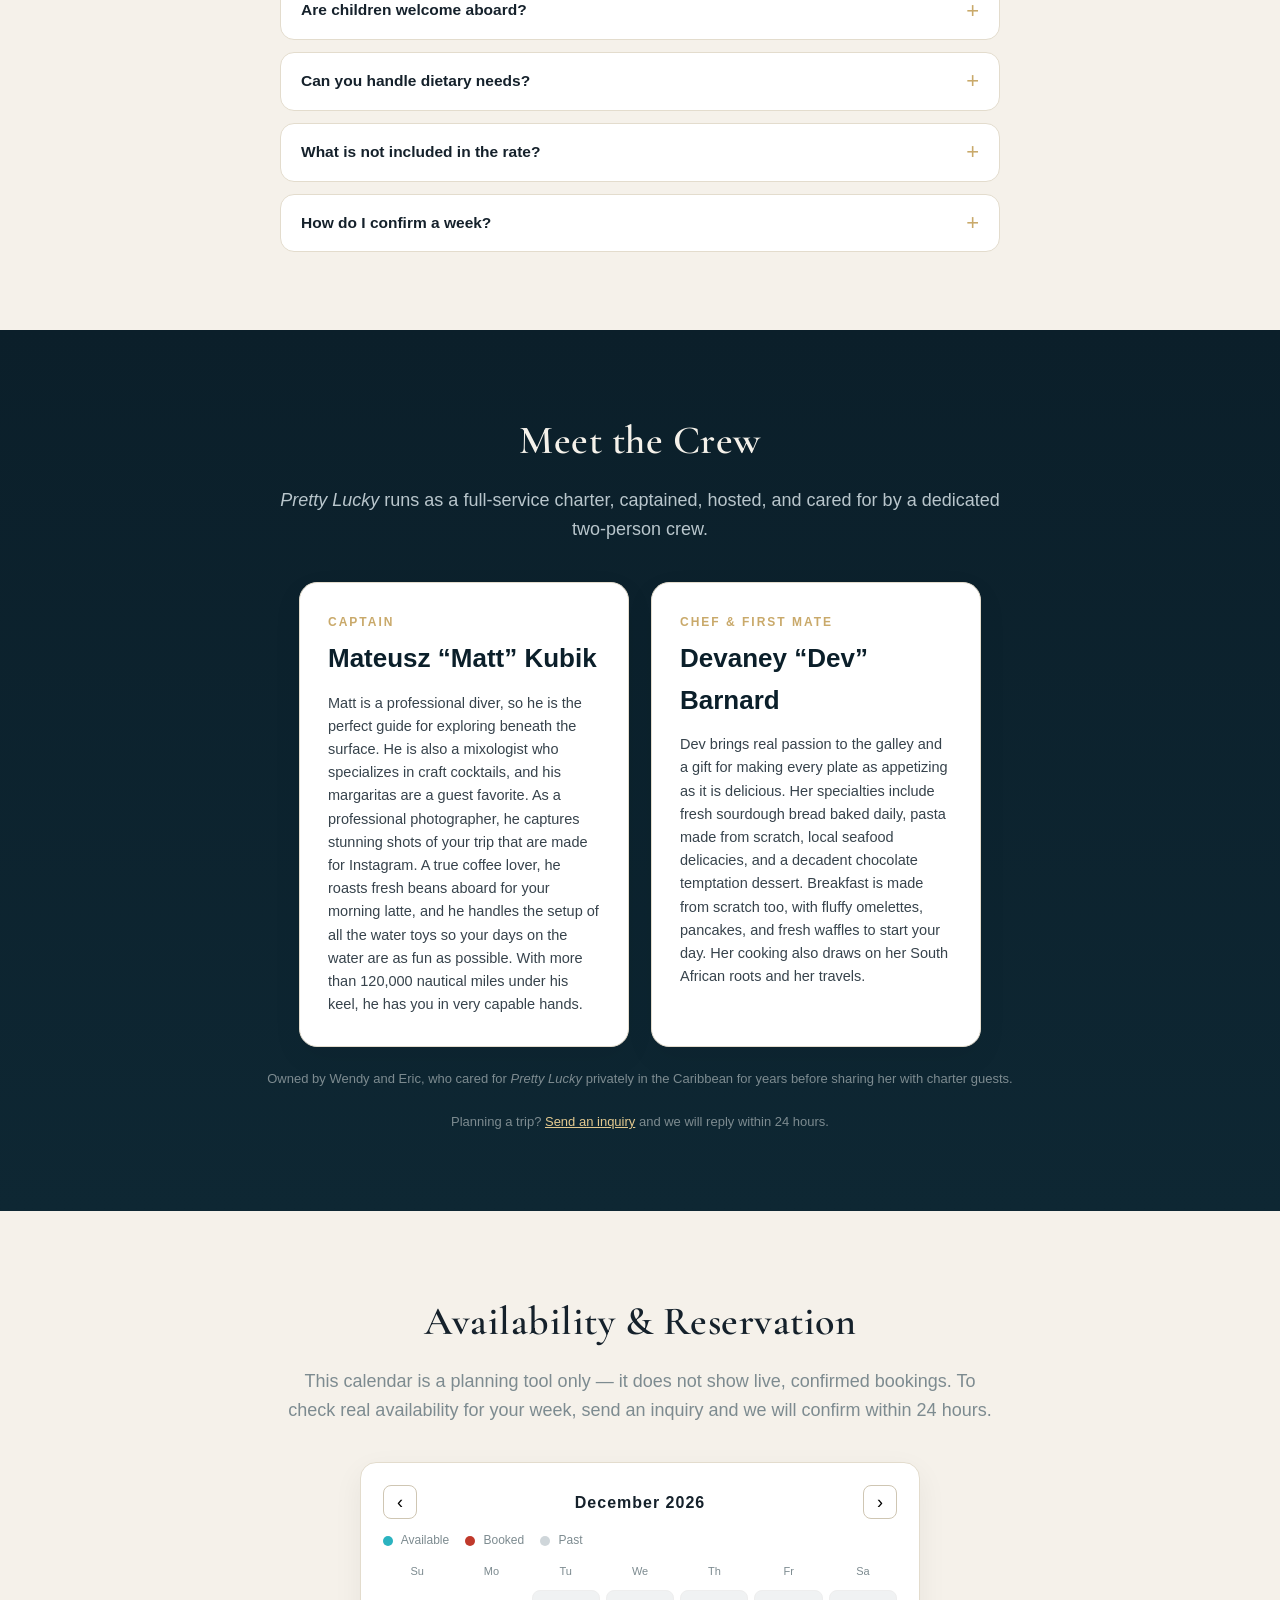
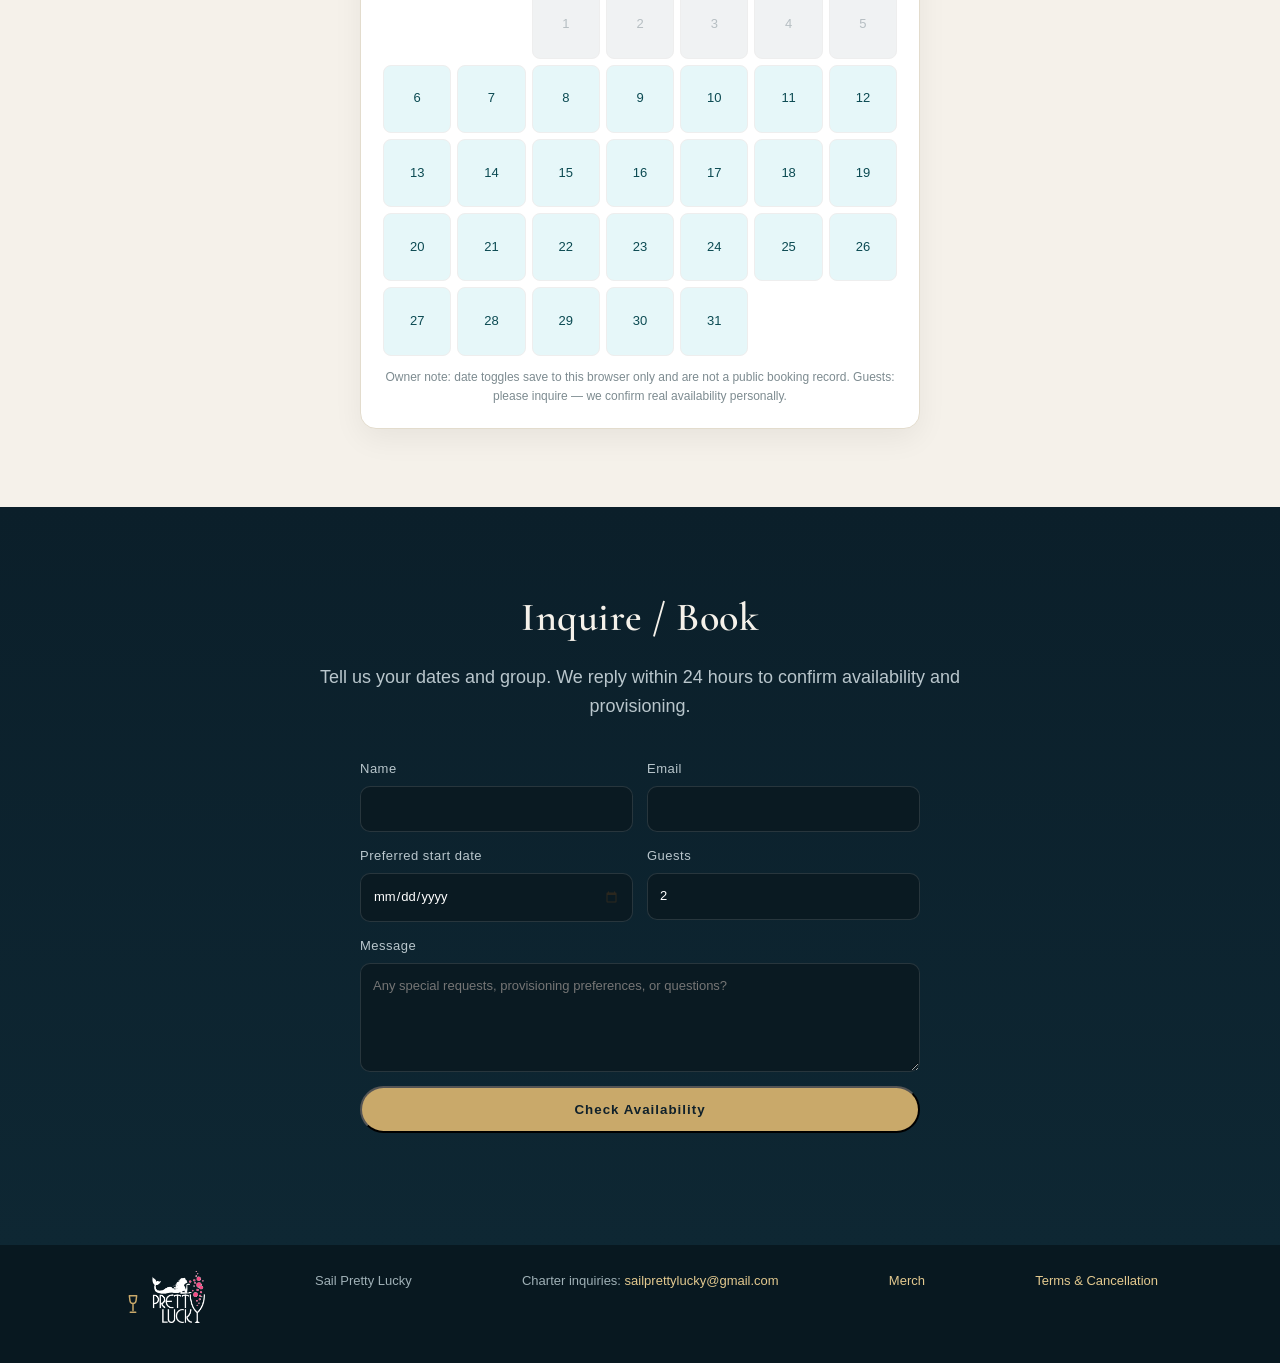
==== commit 8a75b79d: "Merge origin/main into feature/merch-coming-soon Resolve terms.html and index.html cache-buster conf" ====
--- a/index.html
+++ b/index.html
@@ -53,7 +53,7 @@
 }
 </script>
 
-<link rel="stylesheet" href="assets/css/styles.css?v=11" />
+<link rel="stylesheet" href="assets/css/styles.css?v=12" />
 </head>
 <body>
 <!-- ============ NAV ============ -->
@@ -68,6 +68,7 @@
     <a href="#included">What's Included</a>
     <a href="#crew">The Crew</a>
     <a href="#availability">Availability</a>
+    <a href="merch.html">Merch</a>
     <a href="#inquire" class="nav__cta">Check Availability</a>
   </nav>
   <button class="nav__toggle" id="navToggle" aria-label="Menu">☰</button>
@@ -94,7 +95,7 @@
   <section class="section" id="vessel">
     <div class="container">
       <h2>The Vessel</h2>
-      <p class="lead">Why <em>Pretty Lucky</em>? My wife is pretty, and I&rsquo;m lucky. And every time we step aboard, we feel pretty lucky to share the best vacation we know. She&rsquo;s a 2014 Lagoon 560 sailing catamaran with big open decks, a bright saloon, and three queen cabins, each with its own en-suite head. Captain Matt and Chef Dev take care of every detail, so you just unpack once and enjoy the Caribbean: turquoise bays, snorkeling, diving, tubing, and beach bars in the BVI. You get all the fun of a crewed luxury charter without the price tag of a brand-new boat.</p>
+      <p class="lead"><em>Pretty Lucky</em> is a 2014 Lagoon 560 sailing catamaran with generous deck spaces, a bright open saloon, and three queen guest cabins, each with its own en-suite head. Crewed by Captain Matt and Chef Dev, she is run as a full-service charter, with every detail handled so you only unpack once.</p>
       <div class="specs">
         <div class="spec"><span class="spec__num">~56'</span><span class="spec__label">Length</span></div>
         <div class="spec"><span class="spec__num">3</span><span class="spec__label">Queen Cabins</span></div>
@@ -122,36 +123,6 @@
 
         <div class="pl-gallery__panel" id="gal-panel" role="tabpanel" aria-labelledby="gal-tab-all">
           <div class="pl-gallery__grid">
-
-            <figure class="pl-gallery__item" data-category="toys">
-              <button type="button" class="pl-gallery__btn" data-src="assets/media/gallery/toys-lefeet-scooter.jpg" data-caption="Zipping over the reef on the LeFeet water scooter (illustration)" aria-label="Open photo: Zipping over the reef on the LeFeet water scooter (illustration)">
-                <picture>
-                  <source type="image/webp" srcset="assets/media/gallery/thumbs/toys-lefeet-scooter.webp 900w, assets/media/gallery/toys-lefeet-scooter.webp 1024w" sizes="(max-width:720px) 50vw, 33vw" />
-                  <img class="pl-gallery__img" src="assets/media/gallery/thumbs/toys-lefeet-scooter.jpg" srcset="assets/media/gallery/thumbs/toys-lefeet-scooter.jpg 900w, assets/media/gallery/toys-lefeet-scooter.jpg 1024w" sizes="(max-width:720px) 50vw, 33vw" alt="Snorkeler gliding over coral with a handheld underwater scooter, catamaran anchored behind" width="1024" height="768" loading="lazy" decoding="async" />
-                </picture>
-              </button>
-              <figcaption><span class="pl-gallery__tag">WATER SCOOTER</span></figcaption>
-            </figure>
-
-            <figure class="pl-gallery__item" data-category="toys">
-              <button type="button" class="pl-gallery__btn" data-src="assets/media/gallery/toys-motorized-sup.jpg" data-caption="Cruising the bay on the motorized SUP (illustration)" aria-label="Open photo: Cruising the bay on the motorized SUP (illustration)">
-                <picture>
-                  <source type="image/webp" srcset="assets/media/gallery/thumbs/toys-motorized-sup.webp 900w, assets/media/gallery/toys-motorized-sup.webp 1024w" sizes="(max-width:720px) 50vw, 33vw" />
-                  <img class="pl-gallery__img" src="assets/media/gallery/thumbs/toys-motorized-sup.jpg" srcset="assets/media/gallery/thumbs/toys-motorized-sup.jpg 900w, assets/media/gallery/toys-motorized-sup.jpg 1024w" sizes="(max-width:720px) 50vw, 33vw" alt="Guest riding a motorized paddleboard across a turquoise bay, catamaran anchored behind" width="1024" height="768" loading="lazy" decoding="async" />
-                </picture>
-              </button>
-              <figcaption><span class="pl-gallery__tag">MOTORIZED SUP</span></figcaption>
-            </figure>
-
-            <figure class="pl-gallery__item" data-category="toys">
-              <button type="button" class="pl-gallery__btn" data-src="assets/media/gallery/toys-efoil.jpg" data-caption="Flying above the water on the eFoil (illustration)" aria-label="Open photo: Flying above the water on the eFoil (illustration)">
-                <picture>
-                  <source type="image/webp" srcset="assets/media/gallery/thumbs/toys-efoil.webp 900w, assets/media/gallery/toys-efoil.webp 1024w" sizes="(max-width:720px) 50vw, 33vw" />
-                  <img class="pl-gallery__img" src="assets/media/gallery/thumbs/toys-efoil.jpg" srcset="assets/media/gallery/thumbs/toys-efoil.jpg 900w, assets/media/gallery/toys-efoil.jpg 1024w" sizes="(max-width:720px) 50vw, 33vw" alt="Guest riding an eFoil above clear turquoise water, catamaran anchored behind" width="1024" height="768" loading="lazy" decoding="async" />
-                </picture>
-              </button>
-              <figcaption><span class="pl-gallery__tag">EFOIL</span></figcaption>
-            </figure>
 
             <figure class="pl-gallery__item" data-category="toys">
               <button type="button" class="pl-gallery__btn" data-src="assets/media/gallery/toys-snorkel-group.jpg" data-caption="Snorkeling in clear Virgin Islands water" aria-label="Open photo: Snorkeling in clear Virgin Islands water">
@@ -660,7 +631,7 @@
         <div class="spec"><span class="spec__num">2</span><span class="spec__label">Crew Onboard</span></div>
         <div class="spec"><span class="spec__num">3</span><span class="spec__label">Cooked Meals / Day</span></div>
         <div class="spec"><span class="spec__num">Bar</span><span class="spec__label">Open Provisions</span></div>
-        <div class="spec"><span class="spec__num">Toys</span><span class="spec__label">Snorkel · SUP · Motorized SUP · LeFeet water scooters · eFoil · Tenders · Diving (optional) · Fishing gear (USVI only)</span></div>
+        <div class="spec"><span class="spec__num">Toys</span><span class="spec__label">Snorkel · SUP · Tenders</span></div>
         <div class="spec"><span class="spec__num">USVI + BVI</span><span class="spec__label">Fuel for Itinerary</span></div>
       </div>
       <p class="fine" style="margin-top:26px">Standard provisioning, housekeeping, and linens are included. Premium provisions, special dietary requests, and dockage/specific mooring fees can be arranged in advance.</p>
@@ -770,6 +741,7 @@
 </div>
 <span>Sail Pretty Lucky</span>
 <span>Charter inquiries: <a href="mailto:sailprettylucky@gmail.com">sailprettylucky@gmail.com</a></span>
+<span><a href="merch.html">Merch</a></span>
 <span><a href="terms.html">Terms &amp; Cancellation</a></span>
 </div>
 </footer>
--- a/assets/css/styles.css
+++ b/assets/css/styles.css
@@ -4,7 +4,7 @@
   --muted:#7d8b90; --line:rgba(255,255,255,.12);
 }
 *{box-sizing:border-box;margin:0;padding:0}
-html{scroll-behavior:smooth}
+html{scroll-behavior:smooth;overflow-x:hidden}
 body{font-family:'Helvetica Neue',Arial,sans-serif;color:#15212b;background:var(--paper);line-height:1.6}
 .container{max-width:1080px;margin:0 auto;padding:0 22px}
 .section{padding:78px 0}
@@ -261,6 +261,55 @@
   .pl-gallery__btn:hover .pl-gallery__img.is-loaded{transform:none}
 }
 
+
+/* MERCH */
+.nav__links a[aria-current="page"]{color:var(--gold2)}
+.merch-banner{margin-top:62px;background:var(--bg);color:var(--gold2);text-align:center;padding:16px 22px;border-bottom:1px solid var(--line)}
+.merch-banner__text{margin:0;font-size:15px;font-weight:700;letter-spacing:.4px}
+.merch{padding-top:56px}
+.merch__headline{text-align:center;font-size:clamp(32px,5vw,52px);letter-spacing:.5px;font-weight:600;margin:8px 0 16px}
+.merch-grid{display:grid;grid-template-columns:repeat(3,1fr);gap:26px;margin-top:8px}
+.merch-card{background:#fff;border:1px solid #e3dccd;border-radius:18px;padding:26px 24px 28px;box-shadow:0 10px 30px rgba(0,0,0,.06);display:flex;flex-direction:column}
+.merch-card--favorite{grid-column:1/-1;display:grid;grid-template-columns:minmax(260px,.9fr) minmax(280px,1.15fr);gap:28px;align-items:center;background:linear-gradient(180deg,#fbf6ec,#fff);border:2px solid var(--gold);box-shadow:0 16px 40px rgba(201,169,106,.22)}
+.merch-card--favorite .merch-card__media{margin:0}
+.merch-card--favorite .merch-ph{max-width:340px}
+.merch-card__badge{display:inline-block;background:var(--gold);color:#10212b;font-size:11px;font-weight:800;letter-spacing:2px;text-transform:uppercase;padding:6px 14px;border-radius:20px;margin-bottom:12px}
+.merch-card__media{position:relative;border-radius:14px;background:linear-gradient(180deg,#0e2733,#0b1f2a);margin:0 0 16px;overflow:hidden;text-align:center;padding:22px 16px 16px}
+.merch-ph{position:relative;width:100%;max-width:280px;margin:0 auto;display:block}
+.merch-ph svg{display:block;width:100%;height:auto}
+.merch-ph__logo{position:absolute;left:50%;top:40%;transform:translate(-50%,-50%);width:28%;max-width:88px;height:auto;pointer-events:none}
+.merch-ph--longsleeve .merch-ph__logo{top:36%;width:26%;max-width:90px}
+.merch-ph--tee .merch-ph__logo{top:40%;width:28%;max-width:90px}
+.merch-ph--mug .merch-ph__logo{top:50%;left:46%;width:20%;max-width:58px}
+.merch-ph--hat .merch-ph__logo{top:50%;width:20%;max-width:60px}
+.merch-card__coming{margin:10px 0 0;font-size:11px;letter-spacing:1.6px;text-transform:uppercase;color:var(--gold2);font-weight:700}
+.merch-card__map{margin:14px 0 0;background:#081820;border-radius:10px;overflow:hidden;border:1px solid var(--line)}
+.merch-card__map img{display:block;width:100%;height:auto}
+.merch-card__map figcaption{padding:8px 10px 10px;font-size:12px;color:#b9c6cc;text-align:center}
+.merch-card__title{font-family:'Cormorant Garamond',Georgia,'Times New Roman',serif;font-size:28px;font-weight:600;margin:0 0 8px;color:var(--ink)}
+.merch-card__text{margin:0 0 12px;color:#37434c;font-size:15px}
+.merch-card__meta{margin-top:auto;padding-top:8px}
+.merch-card__swatches{list-style:none;display:flex;flex-wrap:wrap;gap:10px 16px;margin:0 0 8px;padding:0;font-size:13px;color:#37434c}
+.merch-card__swatch{display:inline-block;width:12px;height:12px;border-radius:50%;margin-right:6px;vertical-align:middle;border:1px solid rgba(11,31,42,.2)}
+.merch-card__swatch--navy{background:#0b1f2a;border-color:#0b1f2a}
+.merch-card__swatch--sand{background:#e7ddca}
+.merch-card__swatch--sea{background:#1f8a99;border-color:#1f8a99}
+.merch-card__sizes{margin:0;font-size:13px;color:var(--muted)}
+.merch-note{text-align:center;color:var(--muted);font-size:14px;margin:22px auto 0;max-width:640px}
+.merch-steps{background:linear-gradient(180deg,var(--bg) 0%,var(--bg2) 100%);color:var(--paper);padding:78px 0}
+.merch-steps h2{color:var(--paper)}
+.merch-steps__grid{display:grid;grid-template-columns:repeat(3,1fr);gap:28px;margin-top:10px}
+.merch-step{text-align:center;padding:8px 10px}
+.merch-step__num{display:block;font-family:'Helvetica Neue',Arial,sans-serif;font-size:28px;font-weight:800;color:var(--gold2);line-height:1;margin-bottom:8px;letter-spacing:1px}
+.merch-step__title{font-size:16px;font-weight:700;letter-spacing:.4px;margin:0 0 8px}
+.merch-step__text{margin:0;color:#b9c6cc;font-size:15px}
+.merch-steps__note{text-align:center;color:#b9c6cc;font-size:14px;margin:36px auto 0;max-width:640px;padding-top:22px;border-top:1px solid var(--line)}
+.merch-ask{padding:64px 0 78px;text-align:center}
+.merch-ask p{max-width:640px;margin:0 auto 22px;color:#37434c;font-size:17px}
+@media(max-width:1100px){
+  .nav__links{gap:16px}
+  .nav__links a{font-size:13px}
+}
 /* ===== MOBILE 375px ===== */
 @media(max-width:720px){
   .nav__links{position:fixed;top:58px;right:0;background:rgba(11,31,42,.97);flex-direction:column;width:200px;padding:18px;gap:14px;transform:translateX(110%);transition:transform .25s}
@@ -286,5 +335,13 @@
   .itinerary-legs__table td:nth-child(3){text-align:right}
   .chat{right:14px;bottom:14px}
   .chat__panel{width:calc(100vw - 28px);right:-8px}
-}
+  .merch-grid{grid-template-columns:1fr}
+  .merch-steps__grid{grid-template-columns:1fr;gap:22px}
+  .merch-card--favorite{grid-template-columns:1fr}
+}
+@media(max-width:900px){
+  .merch-grid{grid-template-columns:1fr}
+  .merch-card--favorite{grid-template-columns:1fr}
+}
+
 @media(prefers-reduced-motion:reduce){.media-slot__img{animation:none;opacity:1}}
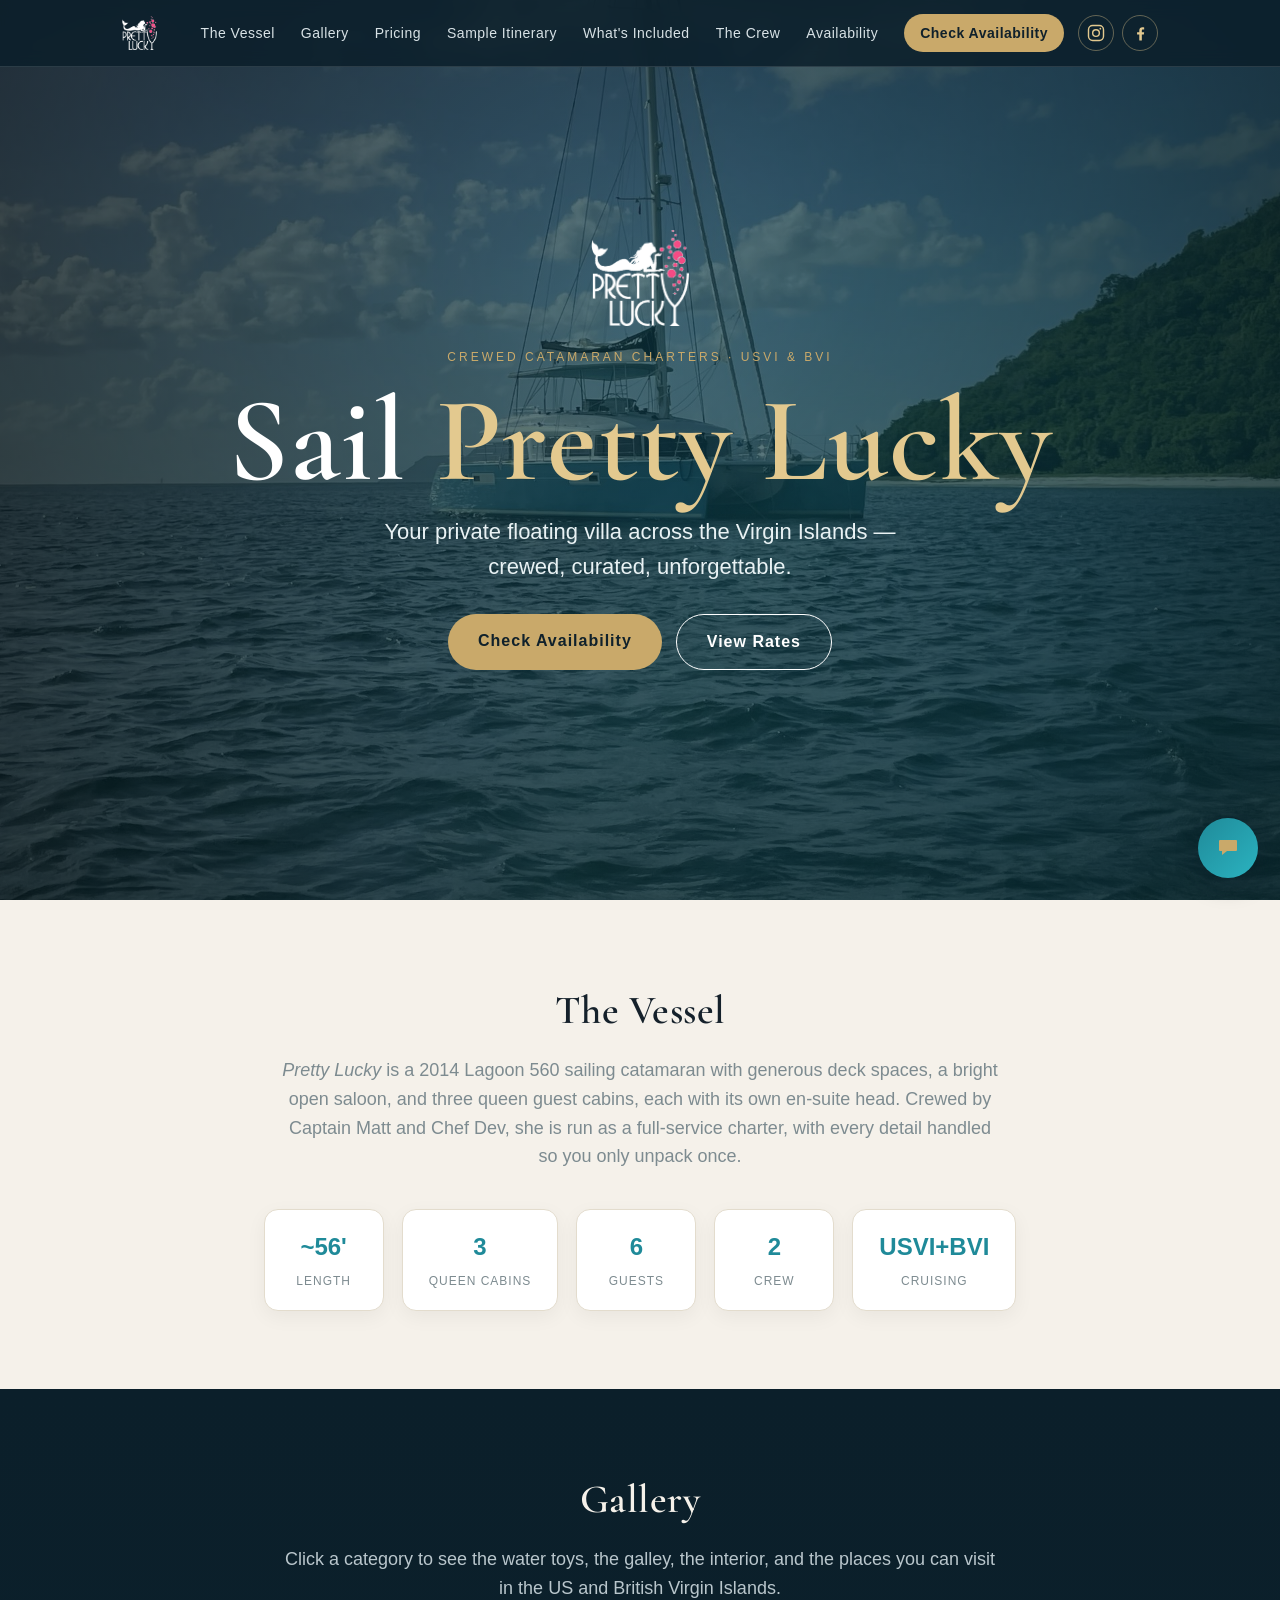
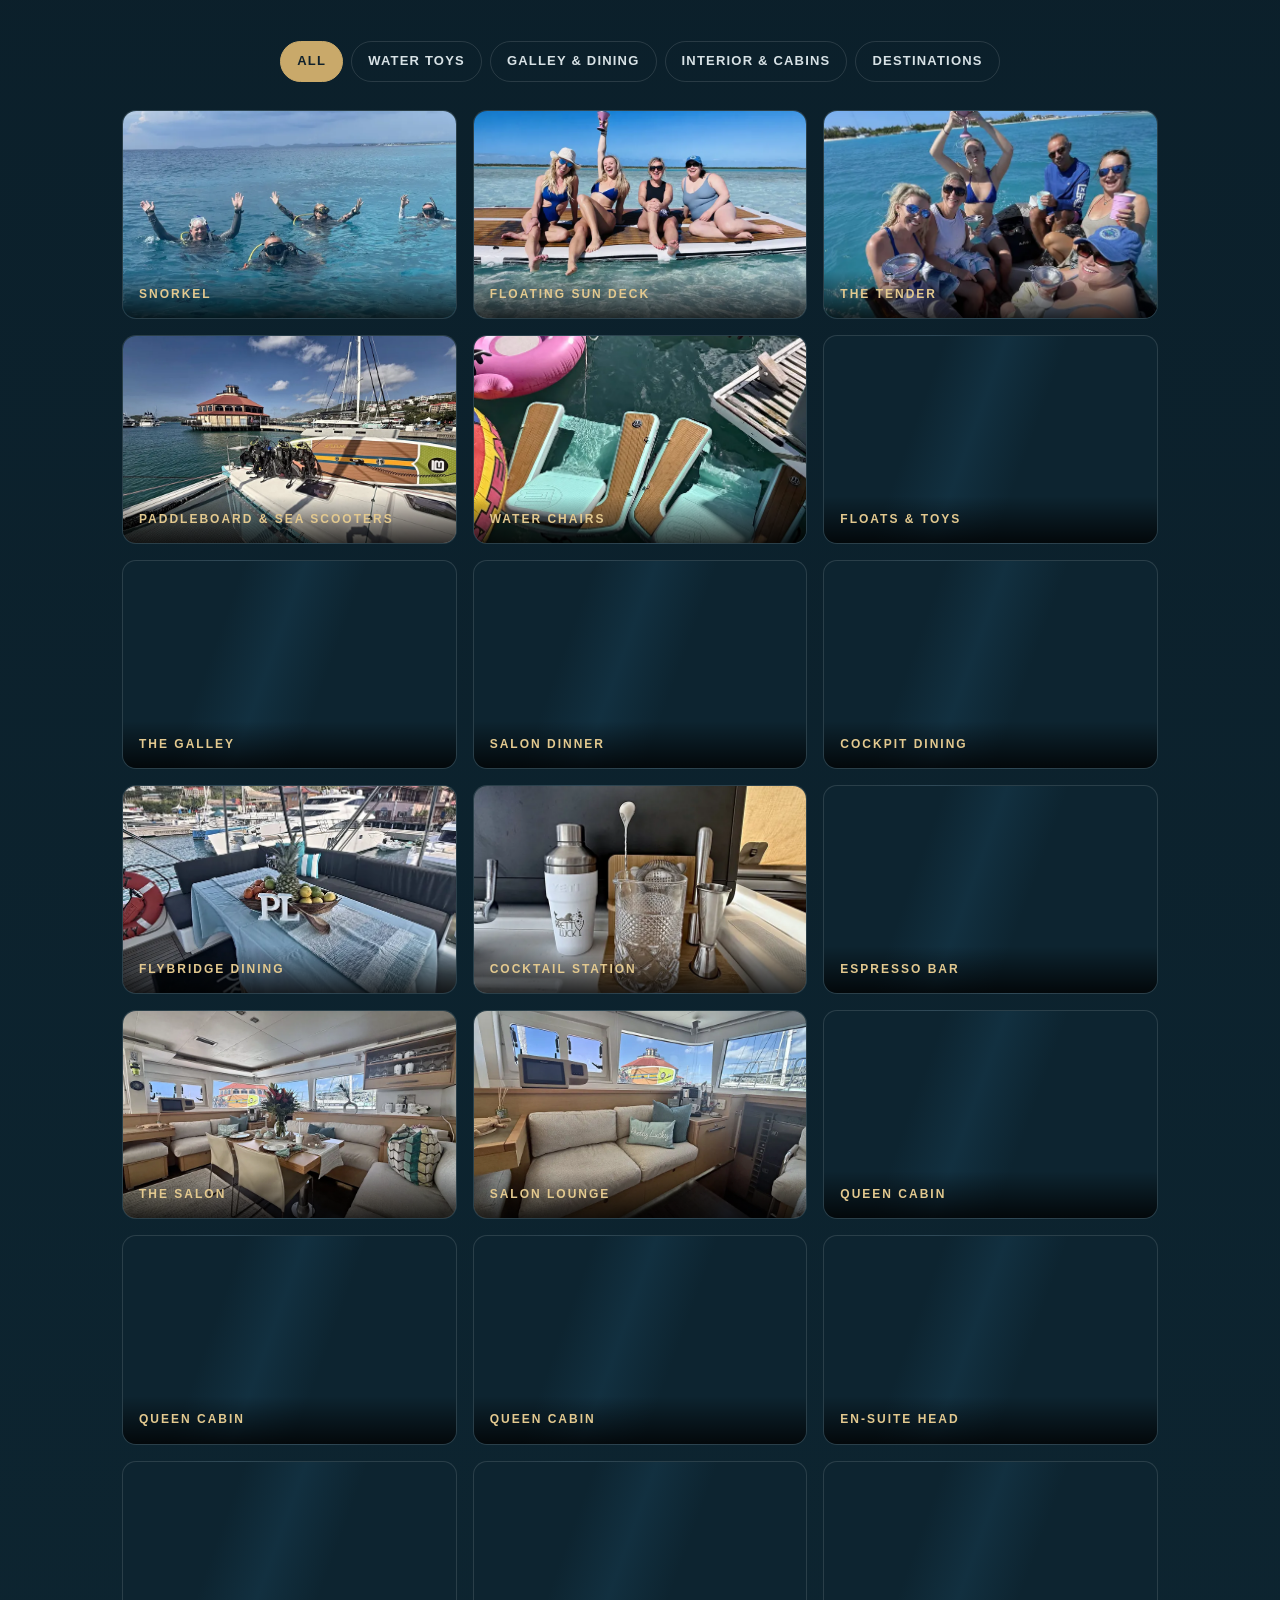
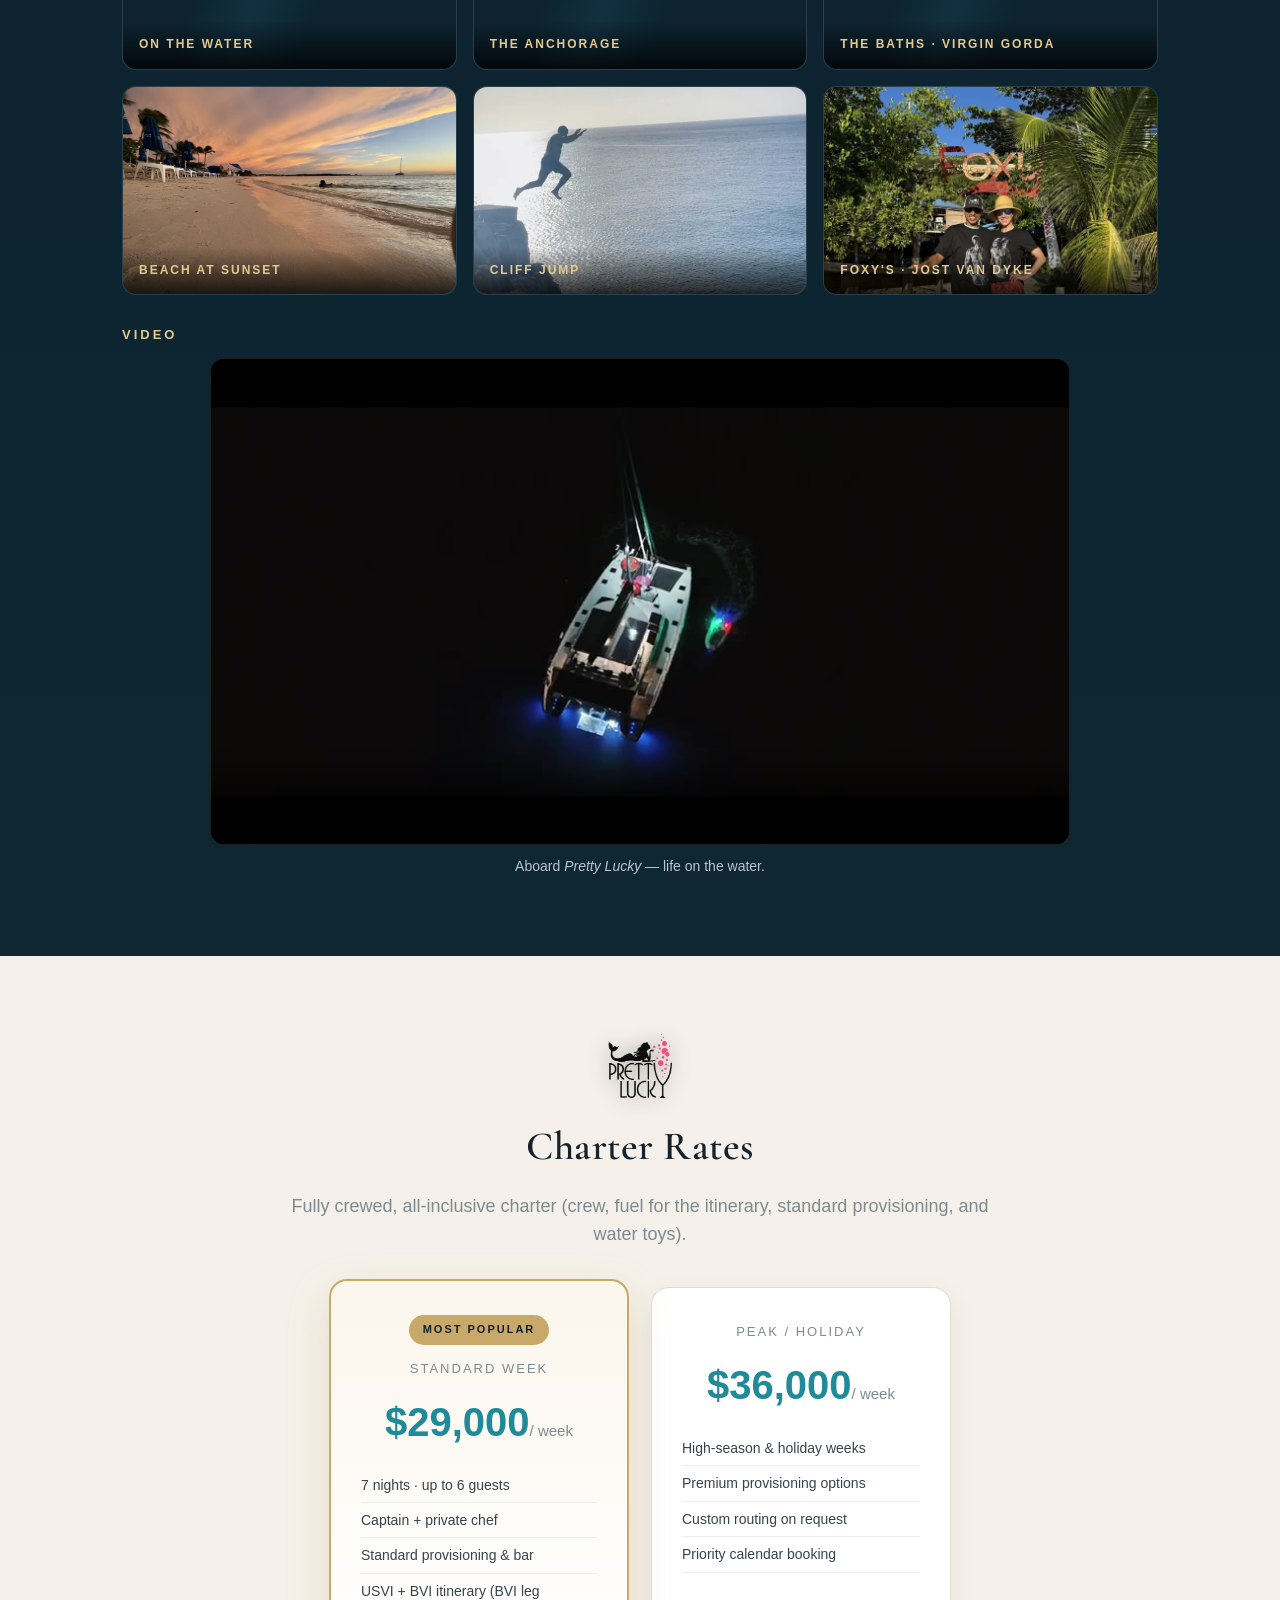
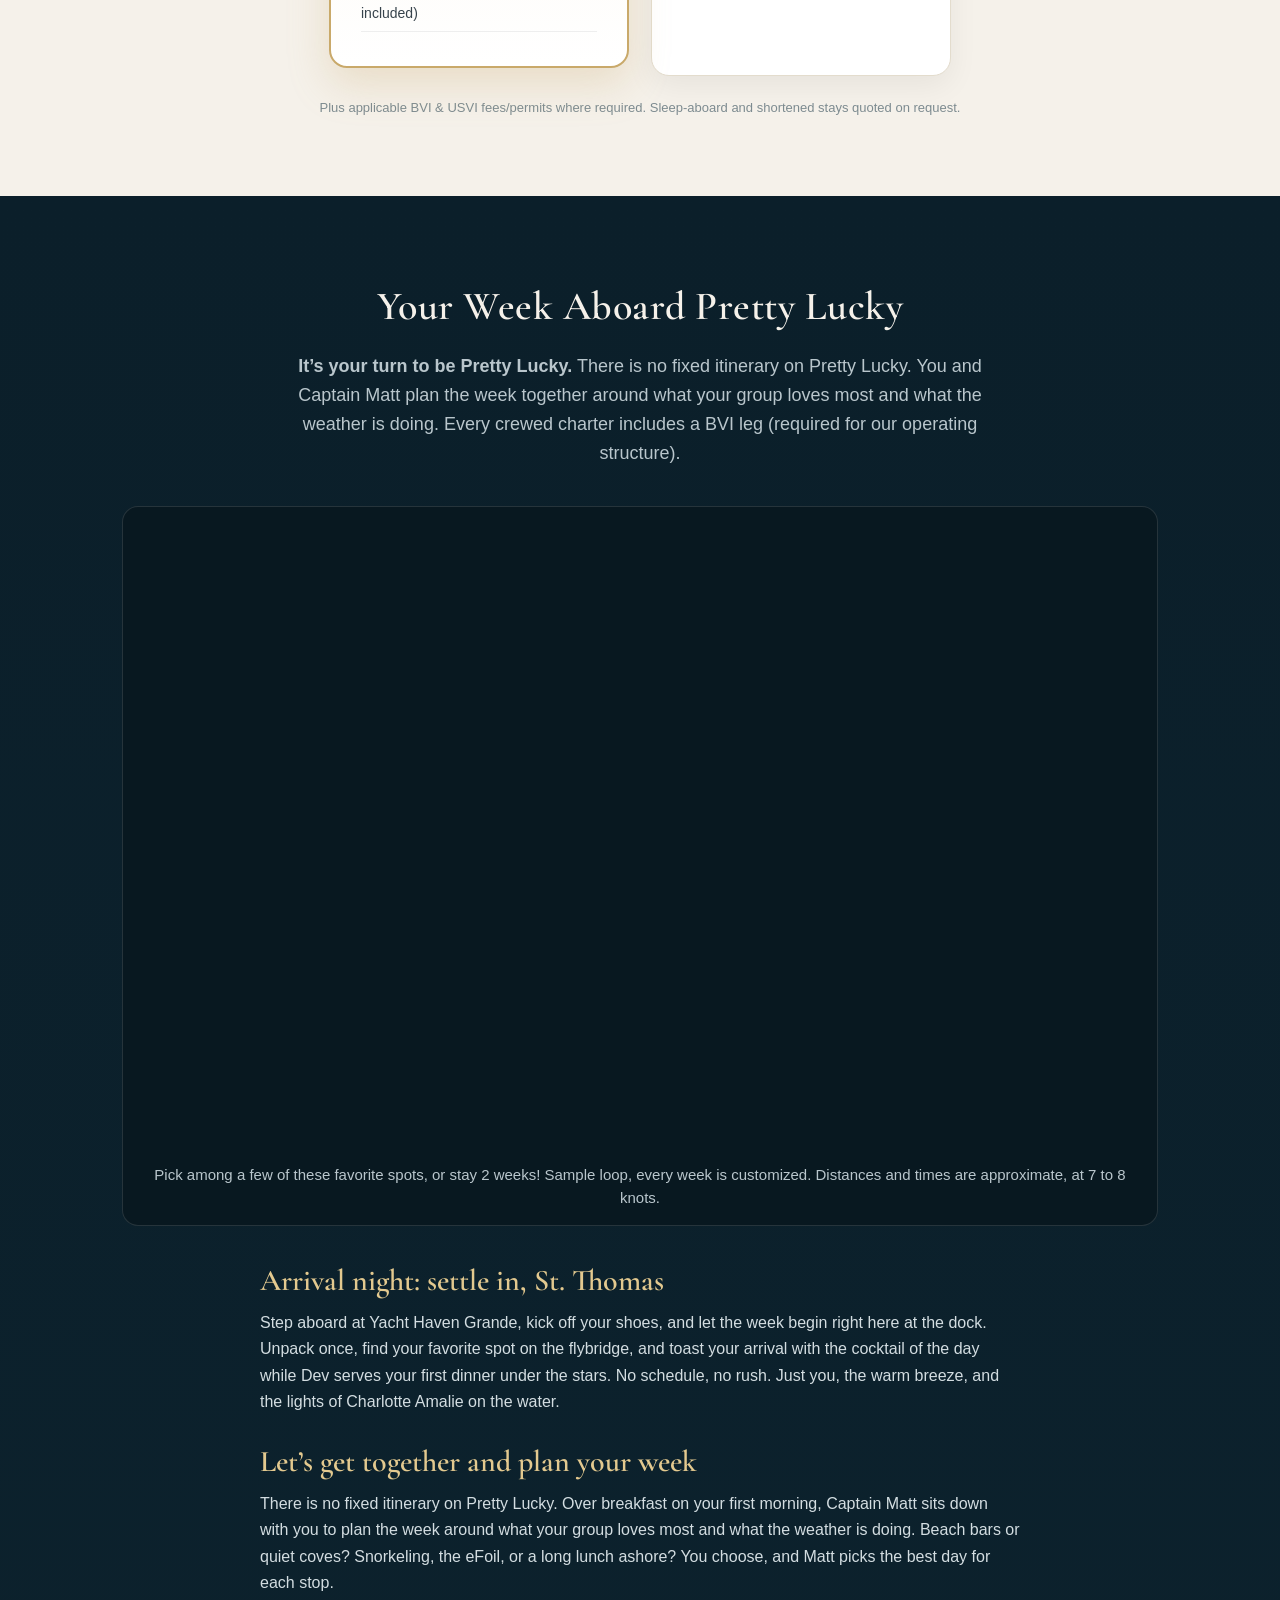
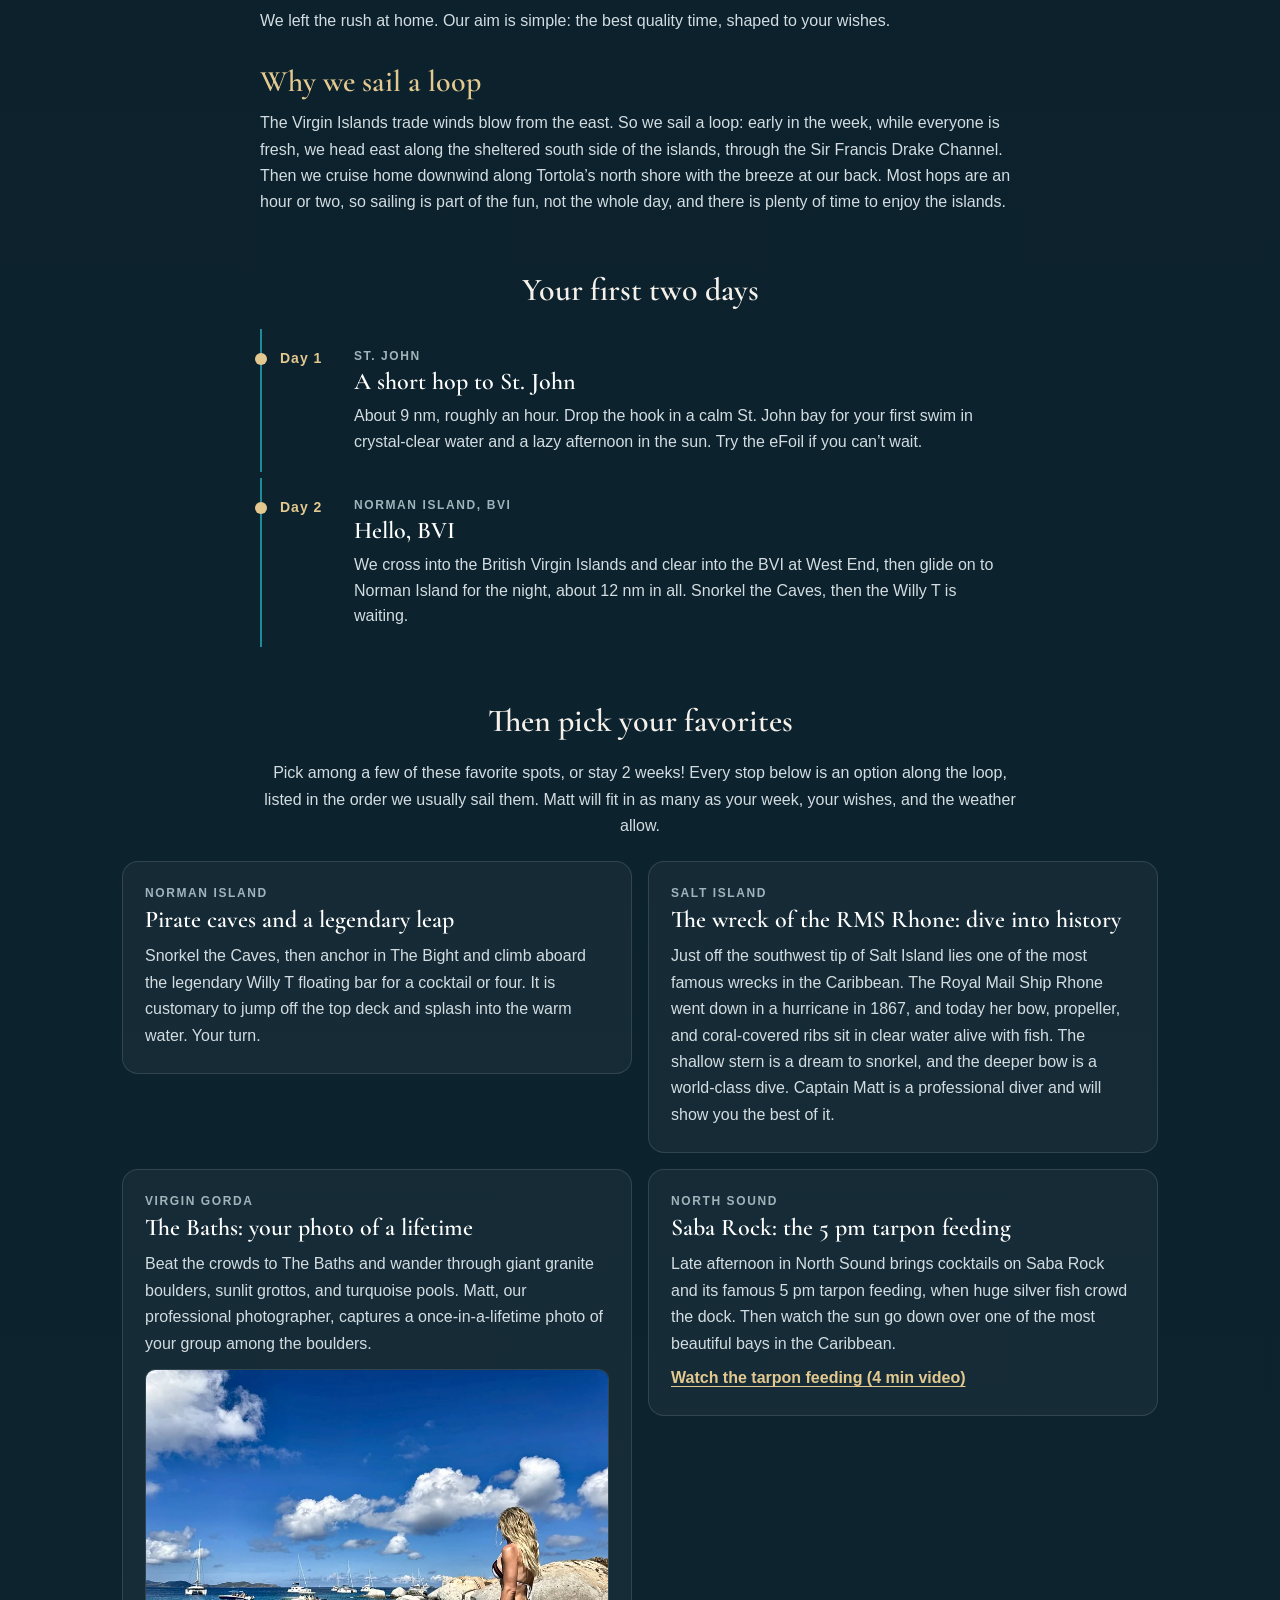
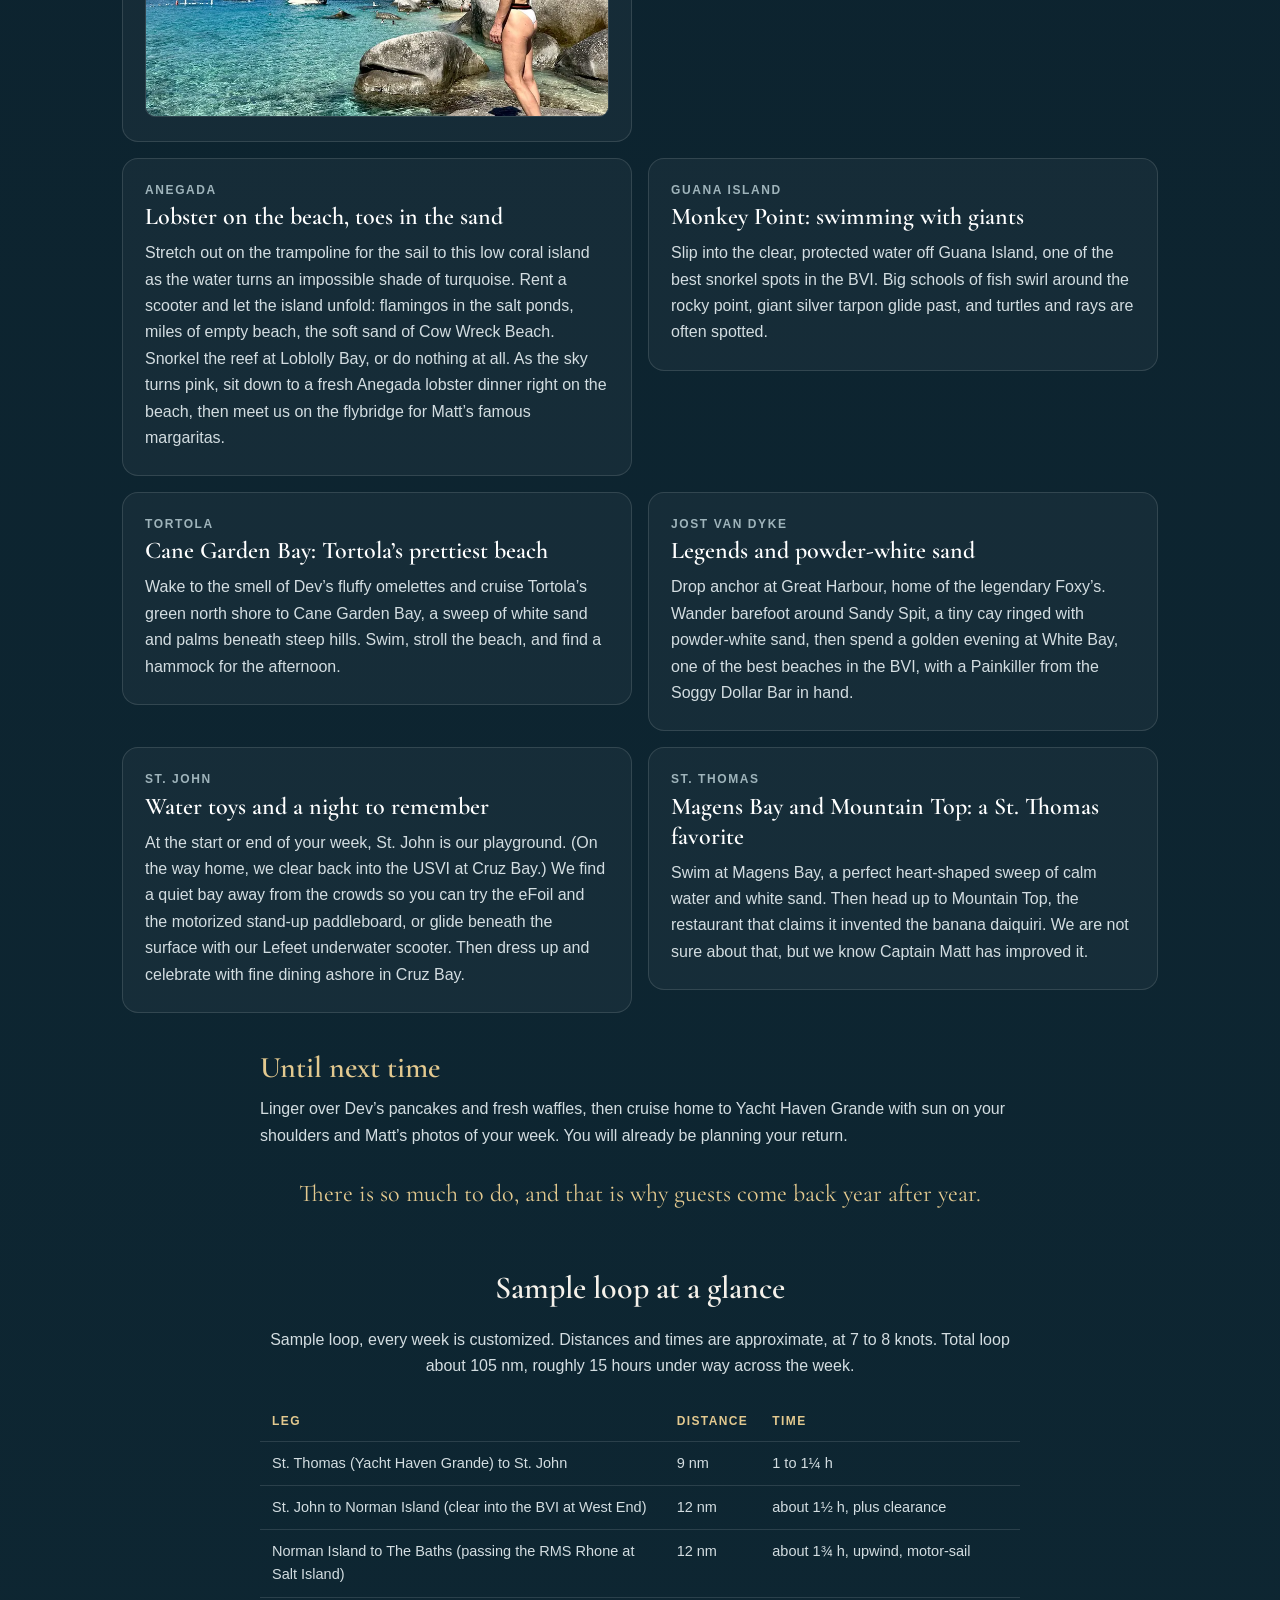
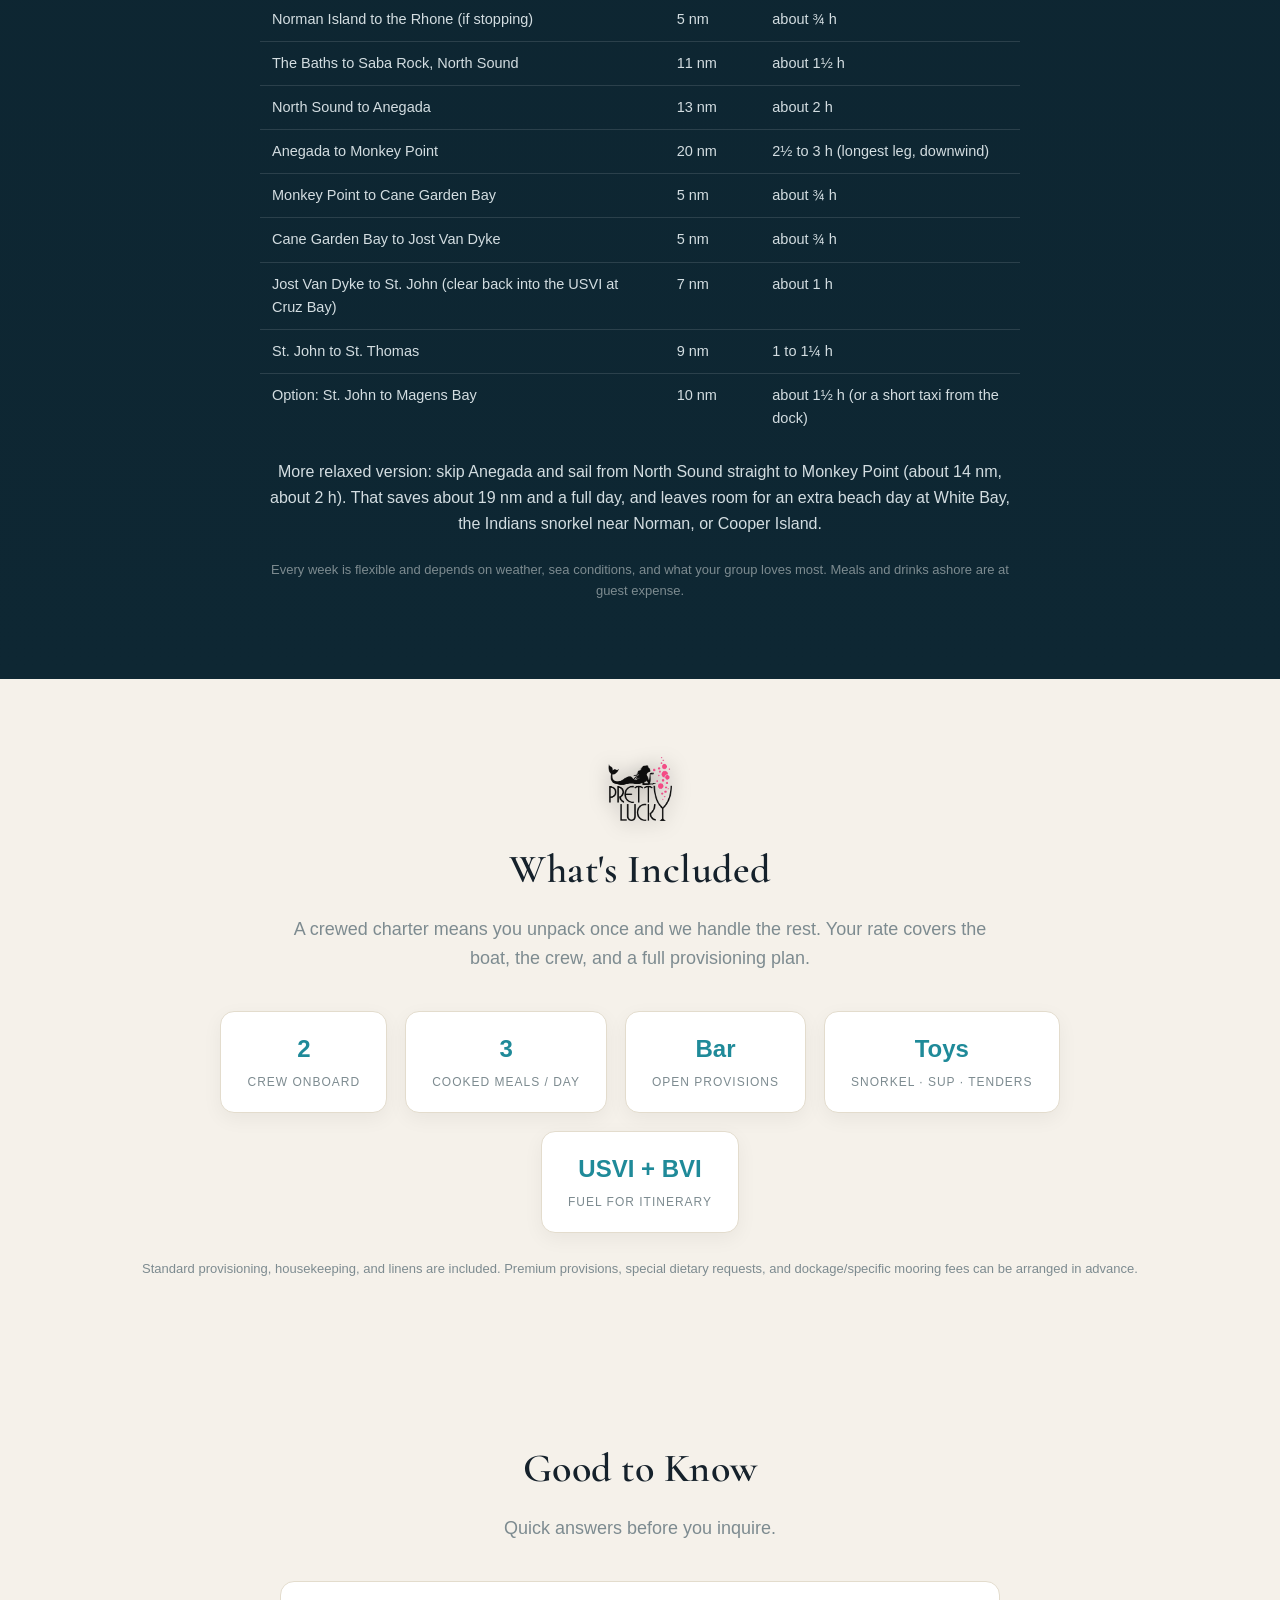
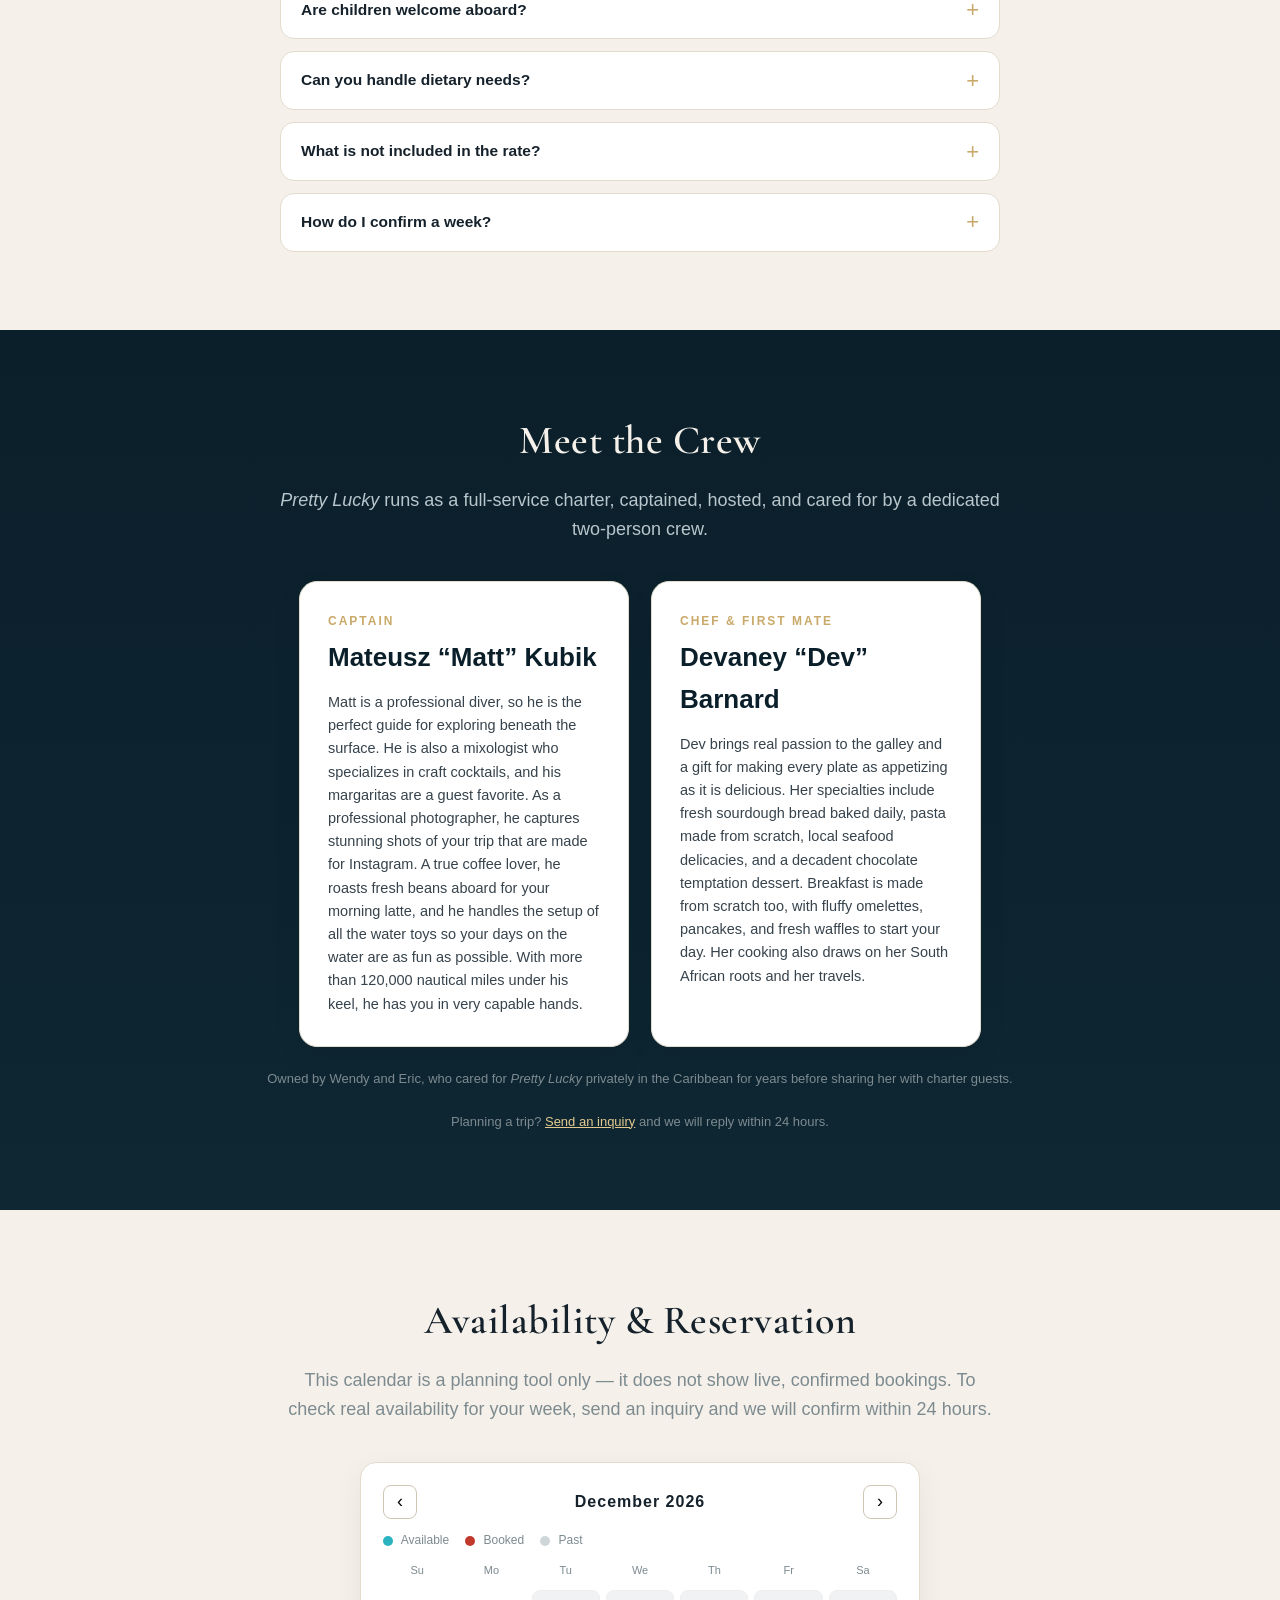
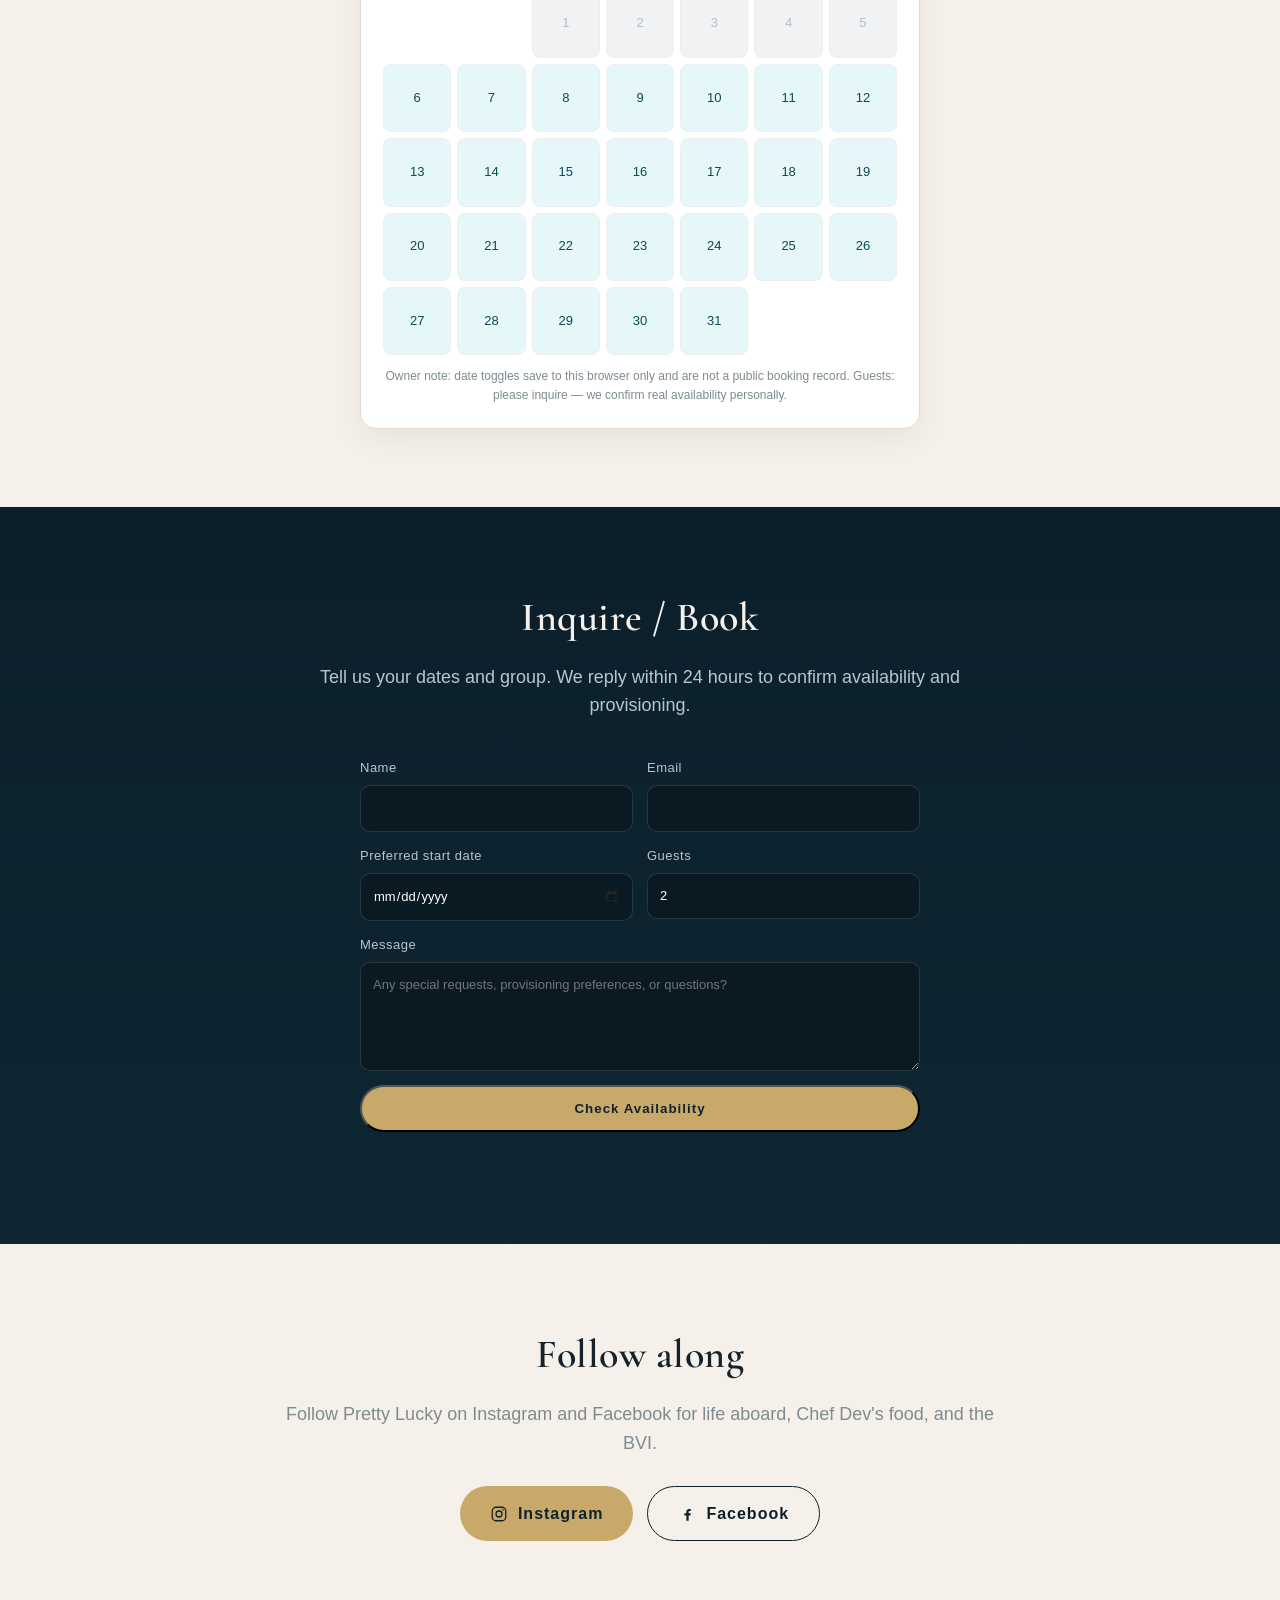
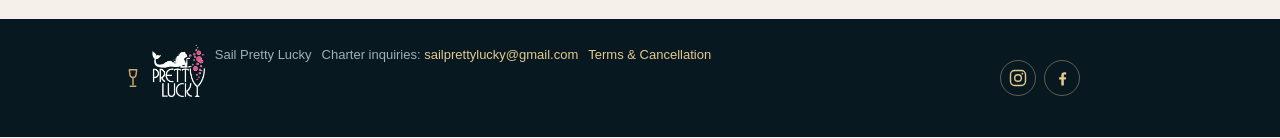
==== commit f88c14f4: "Add Instagram and Facebook links across the site. Header and footer icon links, a Follow along secti" ====
--- a/index.html
+++ b/index.html
@@ -44,7 +44,10 @@
     "@type": "Organization",
     "name": "Sail Pretty Lucky",
     "email": "sailprettylucky@gmail.com",
-    "url": "https://sailprettylucky.com"
+    "url": "https://sailprettylucky.com",
+    "sameAs": [
+      "https://www.instagram.com/sailingprettylucky/"
+    ]
   },
   "offers": [
     { "@type": "Offer", "name": "Standard Week — up to 6 guests", "price": "29000", "priceCurrency": "USD", "url": "https://sailprettylucky.com/#pricing" },
@@ -53,13 +56,14 @@
 }
 </script>
 
-<link rel="stylesheet" href="assets/css/styles.css?v=12" />
+<link rel="stylesheet" href="assets/css/styles.css?v=13" />
 </head>
 <body>
 <!-- ============ NAV ============ -->
 <header class="nav" id="nav">
 <div class="nav__inner">
   <a class="brand" href="#top"><img class="brand__logo" src="assets/prettylucky-logo-light.png?v=2" alt="Sail Pretty Lucky" /></a>
+  <div class="nav__end">
   <nav class="nav__links" id="navLinks">
     <a href="#vessel">The Vessel</a>
     <a href="#media">Gallery</a>
@@ -68,10 +72,15 @@
     <a href="#included">What's Included</a>
     <a href="#crew">The Crew</a>
     <a href="#availability">Availability</a>
-    <a href="merch.html">Merch</a>
     <a href="#inquire" class="nav__cta">Check Availability</a>
   </nav>
+  <div class="social-links">
+    <a class="social-icon" href="https://www.instagram.com/sailingprettylucky/" target="_blank" rel="noopener" aria-label="Pretty Lucky on Instagram"><svg viewBox="0 0 24 24" width="20" height="20" aria-hidden="true"><rect x="3" y="3" width="18" height="18" rx="5" fill="none" stroke="currentColor" stroke-width="1.7"/><circle cx="12" cy="12" r="4" fill="none" stroke="currentColor" stroke-width="1.7"/><circle cx="17.2" cy="6.8" r="1.05" fill="currentColor"/></svg></a>
+    <!-- TODO: confirm the official Facebook Page URL with Eric. Temporary search link for "Sailing Pretty Lucky" until the real page URL is confirmed. -->
+    <a class="social-icon" href="https://www.facebook.com/search/top?q=Sailing%20Pretty%20Lucky" target="_blank" rel="noopener" aria-label="Pretty Lucky on Facebook"><svg viewBox="0 0 24 24" width="20" height="20" aria-hidden="true"><path fill="currentColor" d="M14.2 21v-7.15h2.4l.36-2.78h-2.76V9.26c0-.8.22-1.35 1.4-1.35H17V5.32C16.77 5.29 15.86 5.2 14.8 5.2c-2.16 0-3.64 1.32-3.64 3.74v2.13H8.5v2.78h2.66V21h3.04z"/></svg></a>
+  </div>
   <button class="nav__toggle" id="navToggle" aria-label="Menu">☰</button>
+  </div>
 </div>
 </header>
 
@@ -731,6 +740,19 @@
       </form>
     </div>
   </section>
+
+  <!-- ============ FOLLOW ALONG ============ -->
+  <section class="section" id="follow">
+    <div class="container follow">
+      <h2>Follow along</h2>
+      <p class="lead">Follow Pretty Lucky on Instagram and Facebook for life aboard, Chef Dev's food, and the BVI.</p>
+      <div class="follow__buttons">
+        <a class="btn btn--primary" href="https://www.instagram.com/sailingprettylucky/" target="_blank" rel="noopener"><svg viewBox="0 0 24 24" width="20" height="20" aria-hidden="true"><rect x="3" y="3" width="18" height="18" rx="5" fill="none" stroke="currentColor" stroke-width="1.7"/><circle cx="12" cy="12" r="4" fill="none" stroke="currentColor" stroke-width="1.7"/><circle cx="17.2" cy="6.8" r="1.05" fill="currentColor"/></svg> Instagram</a>
+        <!-- TODO: confirm the official Facebook Page URL with Eric. Temporary search link for "Sailing Pretty Lucky" until the real page URL is confirmed. -->
+        <a class="btn btn--outline" href="https://www.facebook.com/search/top?q=Sailing%20Pretty%20Lucky" target="_blank" rel="noopener"><svg viewBox="0 0 24 24" width="20" height="20" aria-hidden="true"><path fill="currentColor" d="M14.2 21v-7.15h2.4l.36-2.78h-2.76V9.26c0-.8.22-1.35 1.4-1.35H17V5.32C16.77 5.29 15.86 5.2 14.8 5.2c-2.16 0-3.64 1.32-3.64 3.74v2.13H8.5v2.78h2.66V21h3.04z"/></svg> Facebook</a>
+      </div>
+    </div>
+  </section>
 </main>
 
 <footer class="footer">
@@ -741,8 +763,12 @@
 </div>
 <span>Sail Pretty Lucky</span>
 <span>Charter inquiries: <a href="mailto:sailprettylucky@gmail.com">sailprettylucky@gmail.com</a></span>
-<span><a href="merch.html">Merch</a></span>
 <span><a href="terms.html">Terms &amp; Cancellation</a></span>
+<div class="social-links">
+    <a class="social-icon" href="https://www.instagram.com/sailingprettylucky/" target="_blank" rel="noopener" aria-label="Pretty Lucky on Instagram"><svg viewBox="0 0 24 24" width="20" height="20" aria-hidden="true"><rect x="3" y="3" width="18" height="18" rx="5" fill="none" stroke="currentColor" stroke-width="1.7"/><circle cx="12" cy="12" r="4" fill="none" stroke="currentColor" stroke-width="1.7"/><circle cx="17.2" cy="6.8" r="1.05" fill="currentColor"/></svg></a>
+    <!-- TODO: confirm the official Facebook Page URL with Eric. Temporary search link for "Sailing Pretty Lucky" until the real page URL is confirmed. -->
+    <a class="social-icon" href="https://www.facebook.com/search/top?q=Sailing%20Pretty%20Lucky" target="_blank" rel="noopener" aria-label="Pretty Lucky on Facebook"><svg viewBox="0 0 24 24" width="20" height="20" aria-hidden="true"><path fill="currentColor" d="M14.2 21v-7.15h2.4l.36-2.78h-2.76V9.26c0-.8.22-1.35 1.4-1.35H17V5.32C16.77 5.29 15.86 5.2 14.8 5.2c-2.16 0-3.64 1.32-3.64 3.74v2.13H8.5v2.78h2.66V21h3.04z"/></svg></a>
+  </div>
 </div>
 </footer>
 
--- a/assets/css/styles.css
+++ b/assets/css/styles.css
@@ -4,7 +4,7 @@
   --muted:#7d8b90; --line:rgba(255,255,255,.12);
 }
 *{box-sizing:border-box;margin:0;padding:0}
-html{scroll-behavior:smooth;overflow-x:hidden}
+html{scroll-behavior:smooth}
 body{font-family:'Helvetica Neue',Arial,sans-serif;color:#15212b;background:var(--paper);line-height:1.6}
 .container{max-width:1080px;margin:0 auto;padding:0 22px}
 .section{padding:78px 0}
@@ -261,55 +261,6 @@
   .pl-gallery__btn:hover .pl-gallery__img.is-loaded{transform:none}
 }
 
-
-/* MERCH */
-.nav__links a[aria-current="page"]{color:var(--gold2)}
-.merch-banner{margin-top:62px;background:var(--bg);color:var(--gold2);text-align:center;padding:16px 22px;border-bottom:1px solid var(--line)}
-.merch-banner__text{margin:0;font-size:15px;font-weight:700;letter-spacing:.4px}
-.merch{padding-top:56px}
-.merch__headline{text-align:center;font-size:clamp(32px,5vw,52px);letter-spacing:.5px;font-weight:600;margin:8px 0 16px}
-.merch-grid{display:grid;grid-template-columns:repeat(3,1fr);gap:26px;margin-top:8px}
-.merch-card{background:#fff;border:1px solid #e3dccd;border-radius:18px;padding:26px 24px 28px;box-shadow:0 10px 30px rgba(0,0,0,.06);display:flex;flex-direction:column}
-.merch-card--favorite{grid-column:1/-1;display:grid;grid-template-columns:minmax(260px,.9fr) minmax(280px,1.15fr);gap:28px;align-items:center;background:linear-gradient(180deg,#fbf6ec,#fff);border:2px solid var(--gold);box-shadow:0 16px 40px rgba(201,169,106,.22)}
-.merch-card--favorite .merch-card__media{margin:0}
-.merch-card--favorite .merch-ph{max-width:340px}
-.merch-card__badge{display:inline-block;background:var(--gold);color:#10212b;font-size:11px;font-weight:800;letter-spacing:2px;text-transform:uppercase;padding:6px 14px;border-radius:20px;margin-bottom:12px}
-.merch-card__media{position:relative;border-radius:14px;background:linear-gradient(180deg,#0e2733,#0b1f2a);margin:0 0 16px;overflow:hidden;text-align:center;padding:22px 16px 16px}
-.merch-ph{position:relative;width:100%;max-width:280px;margin:0 auto;display:block}
-.merch-ph svg{display:block;width:100%;height:auto}
-.merch-ph__logo{position:absolute;left:50%;top:40%;transform:translate(-50%,-50%);width:28%;max-width:88px;height:auto;pointer-events:none}
-.merch-ph--longsleeve .merch-ph__logo{top:36%;width:26%;max-width:90px}
-.merch-ph--tee .merch-ph__logo{top:40%;width:28%;max-width:90px}
-.merch-ph--mug .merch-ph__logo{top:50%;left:46%;width:20%;max-width:58px}
-.merch-ph--hat .merch-ph__logo{top:50%;width:20%;max-width:60px}
-.merch-card__coming{margin:10px 0 0;font-size:11px;letter-spacing:1.6px;text-transform:uppercase;color:var(--gold2);font-weight:700}
-.merch-card__map{margin:14px 0 0;background:#081820;border-radius:10px;overflow:hidden;border:1px solid var(--line)}
-.merch-card__map img{display:block;width:100%;height:auto}
-.merch-card__map figcaption{padding:8px 10px 10px;font-size:12px;color:#b9c6cc;text-align:center}
-.merch-card__title{font-family:'Cormorant Garamond',Georgia,'Times New Roman',serif;font-size:28px;font-weight:600;margin:0 0 8px;color:var(--ink)}
-.merch-card__text{margin:0 0 12px;color:#37434c;font-size:15px}
-.merch-card__meta{margin-top:auto;padding-top:8px}
-.merch-card__swatches{list-style:none;display:flex;flex-wrap:wrap;gap:10px 16px;margin:0 0 8px;padding:0;font-size:13px;color:#37434c}
-.merch-card__swatch{display:inline-block;width:12px;height:12px;border-radius:50%;margin-right:6px;vertical-align:middle;border:1px solid rgba(11,31,42,.2)}
-.merch-card__swatch--navy{background:#0b1f2a;border-color:#0b1f2a}
-.merch-card__swatch--sand{background:#e7ddca}
-.merch-card__swatch--sea{background:#1f8a99;border-color:#1f8a99}
-.merch-card__sizes{margin:0;font-size:13px;color:var(--muted)}
-.merch-note{text-align:center;color:var(--muted);font-size:14px;margin:22px auto 0;max-width:640px}
-.merch-steps{background:linear-gradient(180deg,var(--bg) 0%,var(--bg2) 100%);color:var(--paper);padding:78px 0}
-.merch-steps h2{color:var(--paper)}
-.merch-steps__grid{display:grid;grid-template-columns:repeat(3,1fr);gap:28px;margin-top:10px}
-.merch-step{text-align:center;padding:8px 10px}
-.merch-step__num{display:block;font-family:'Helvetica Neue',Arial,sans-serif;font-size:28px;font-weight:800;color:var(--gold2);line-height:1;margin-bottom:8px;letter-spacing:1px}
-.merch-step__title{font-size:16px;font-weight:700;letter-spacing:.4px;margin:0 0 8px}
-.merch-step__text{margin:0;color:#b9c6cc;font-size:15px}
-.merch-steps__note{text-align:center;color:#b9c6cc;font-size:14px;margin:36px auto 0;max-width:640px;padding-top:22px;border-top:1px solid var(--line)}
-.merch-ask{padding:64px 0 78px;text-align:center}
-.merch-ask p{max-width:640px;margin:0 auto 22px;color:#37434c;font-size:17px}
-@media(max-width:1100px){
-  .nav__links{gap:16px}
-  .nav__links a{font-size:13px}
-}
 /* ===== MOBILE 375px ===== */
 @media(max-width:720px){
   .nav__links{position:fixed;top:58px;right:0;background:rgba(11,31,42,.97);flex-direction:column;width:200px;padding:18px;gap:14px;transform:translateX(110%);transition:transform .25s}
@@ -335,13 +286,29 @@
   .itinerary-legs__table td:nth-child(3){text-align:right}
   .chat{right:14px;bottom:14px}
   .chat__panel{width:calc(100vw - 28px);right:-8px}
-  .merch-grid{grid-template-columns:1fr}
-  .merch-steps__grid{grid-template-columns:1fr;gap:22px}
-  .merch-card--favorite{grid-template-columns:1fr}
-}
-@media(max-width:900px){
-  .merch-grid{grid-template-columns:1fr}
-  .merch-card--favorite{grid-template-columns:1fr}
-}
-
-@media(prefers-reduced-motion:reduce){.media-slot__img{animation:none;opacity:1}}+}
+@media(prefers-reduced-motion:reduce){.media-slot__img{animation:none;opacity:1}}
+
+/* SOCIAL + FOLLOW */
+.nav__end{display:flex;align-items:center;gap:14px;margin-left:18px}
+.social-links{display:flex;align-items:center;gap:8px}
+.social-icon{display:inline-flex;align-items:center;justify-content:center;width:36px;height:36px;color:var(--gold2);border-radius:50%;border:1px solid rgba(227,201,143,.4);text-decoration:none;transition:background .2s,color .2s,border-color .2s}
+.social-icon:hover{background:var(--gold);color:#10212b;border-color:var(--gold)}
+.social-icon:focus-visible{outline:2px solid var(--gold2);outline-offset:3px}
+.social-icon svg{display:block}
+.follow{text-align:center}
+.follow .lead{margin-bottom:28px}
+.follow__buttons{display:flex;gap:14px;justify-content:center;flex-wrap:wrap}
+.follow__buttons .btn{display:inline-flex;align-items:center;gap:10px}
+.follow__buttons .btn svg{display:block;width:18px;height:18px}
+.btn--outline{border:1px solid var(--ink);color:var(--ink);background:transparent}
+.btn--outline:hover{background:var(--ink);color:#fff;transform:translateY(-2px)}
+.footer .social-links{margin-left:auto}
+.footer .container{padding-right:100px}
+@media(max-width:720px){
+  .nav__end{margin-left:auto;gap:10px}
+  .nav__end .nav__links{margin-left:0}
+  .follow__buttons .btn{padding:12px 22px}
+  .footer{padding-bottom:28px}
+  .footer .container{padding-right:86px}
+}
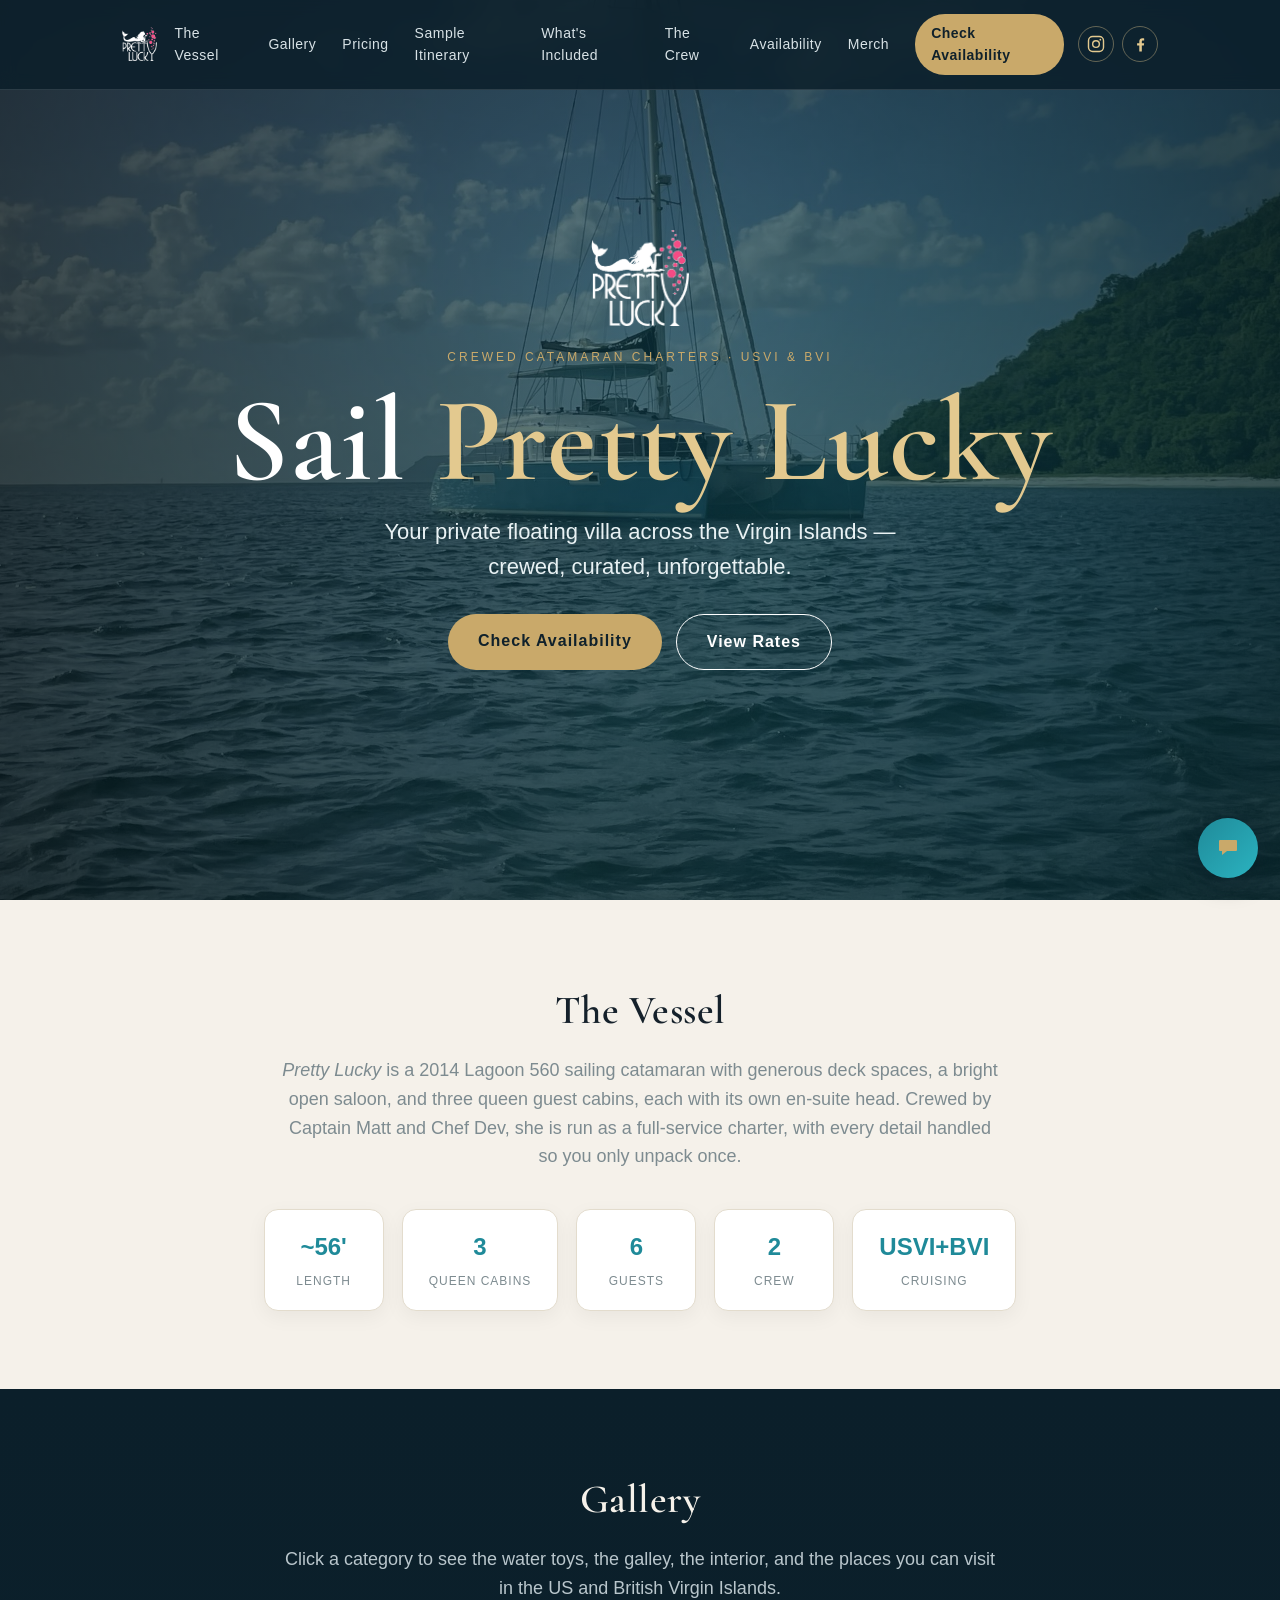
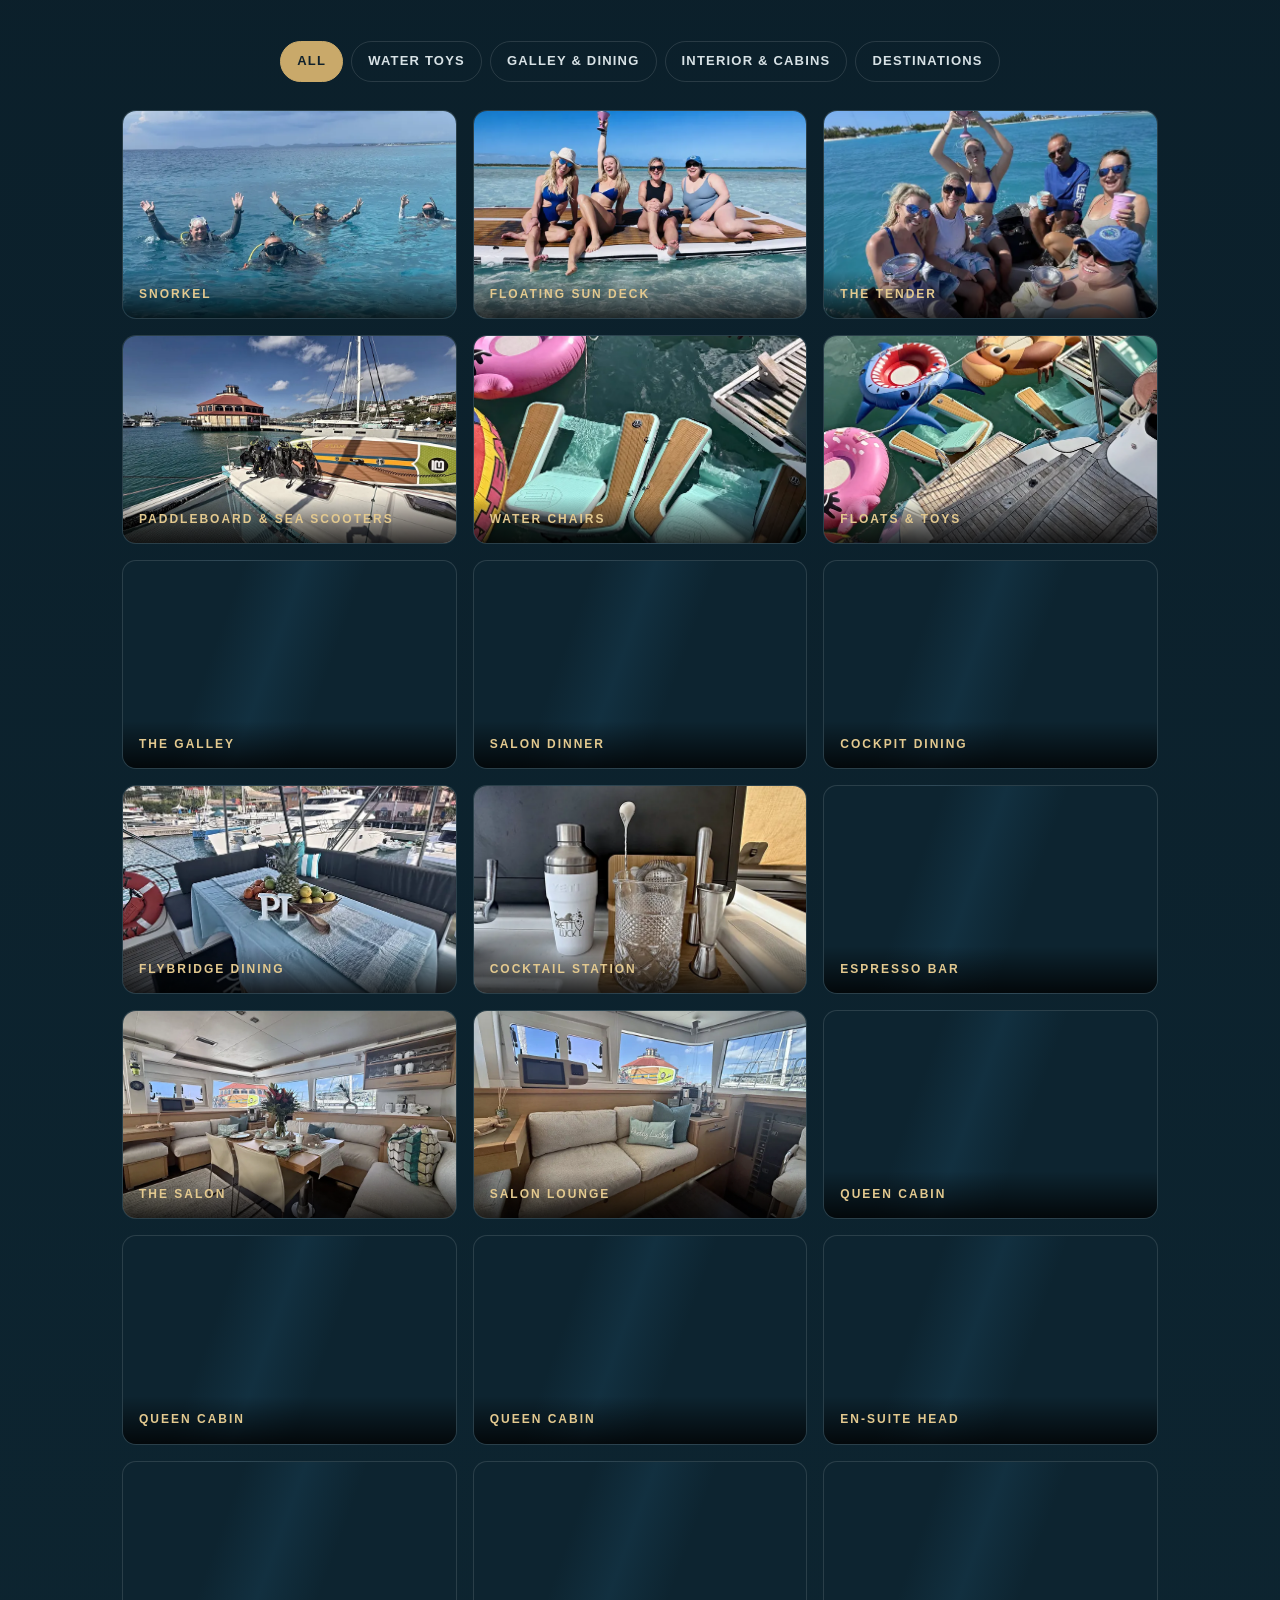
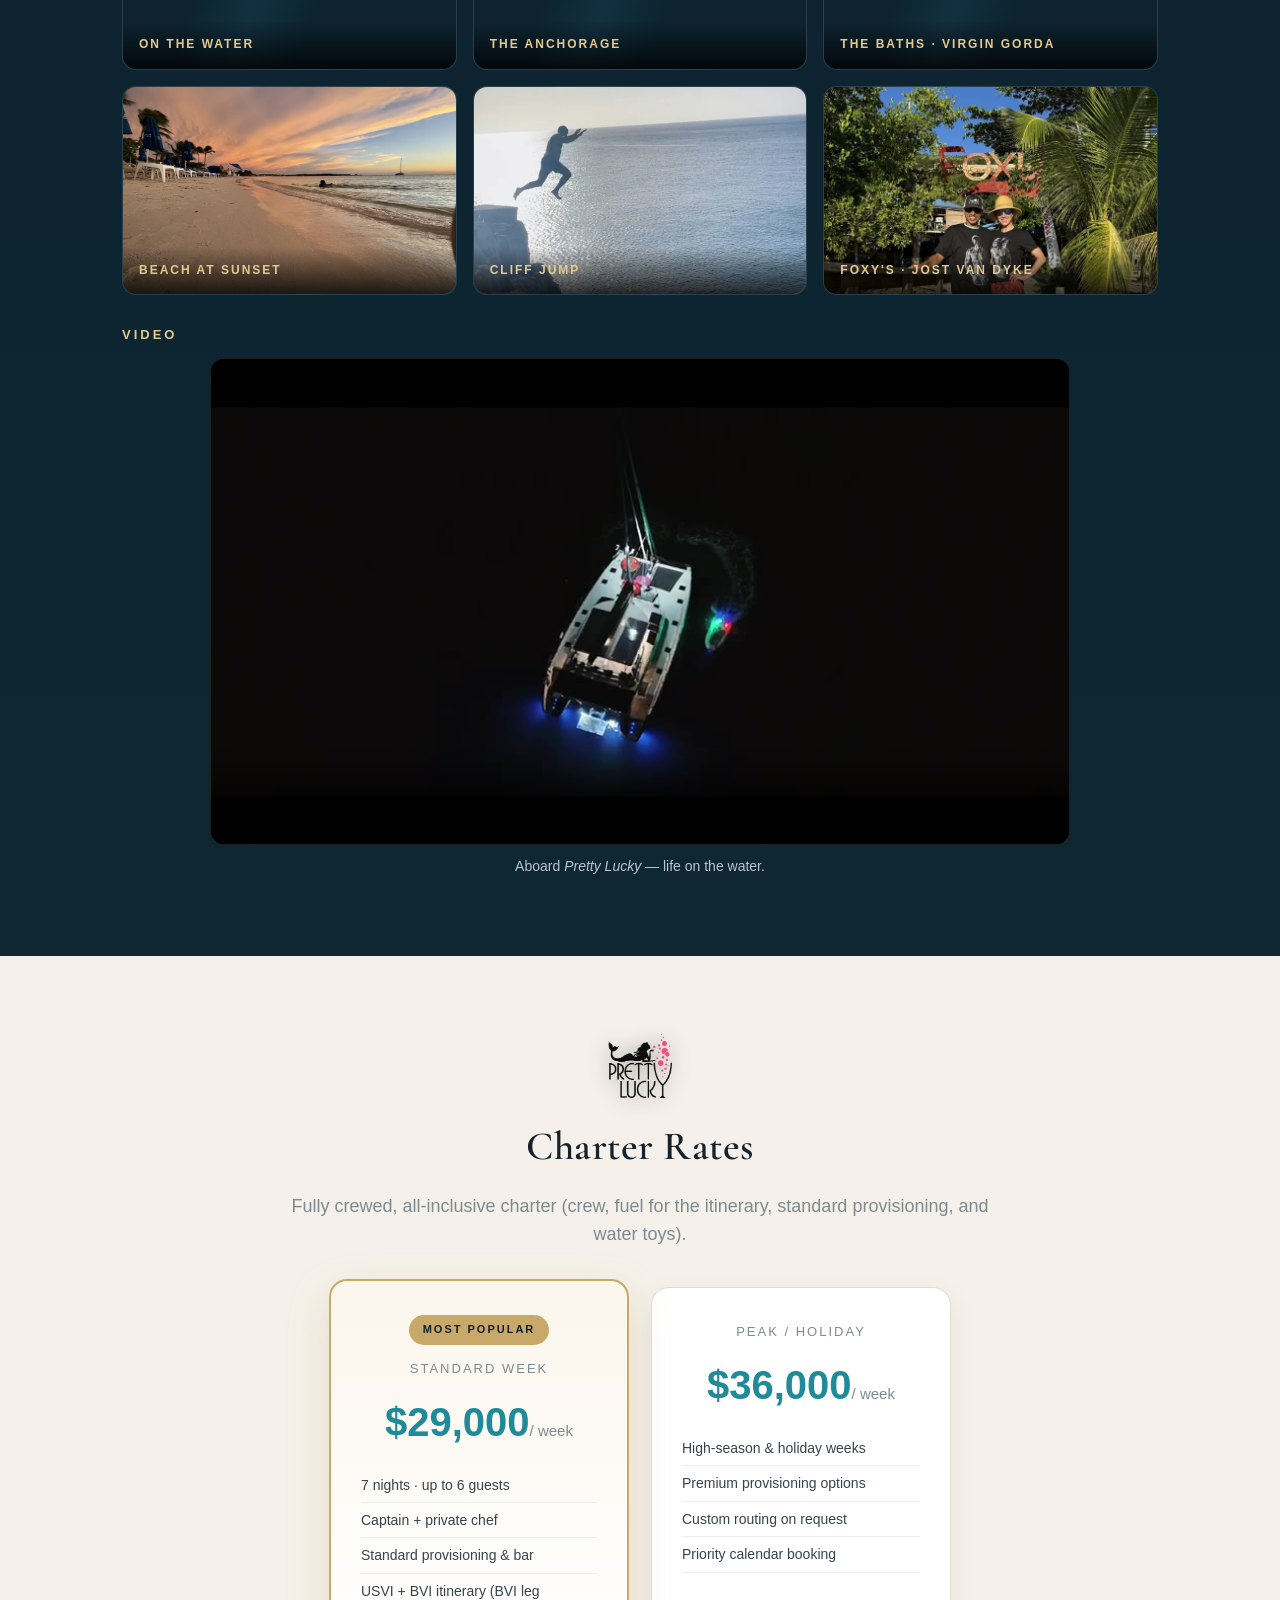
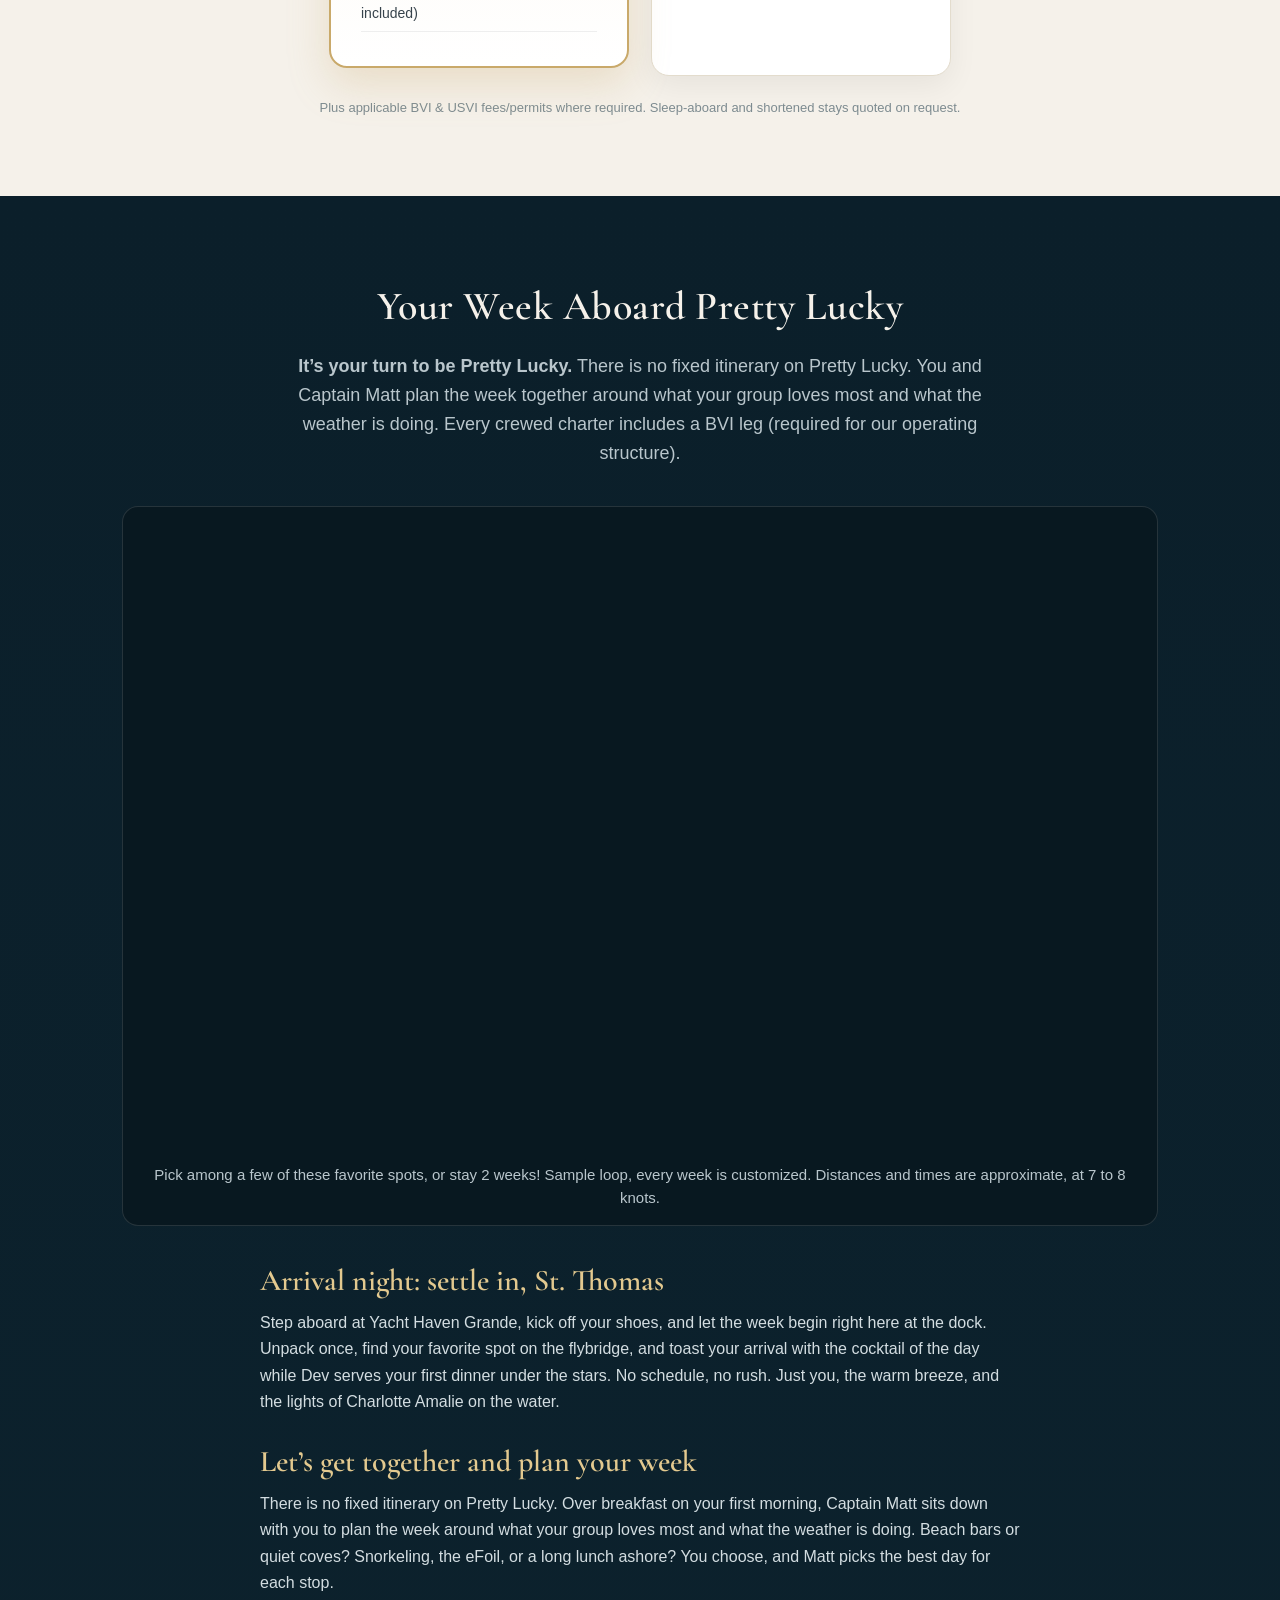
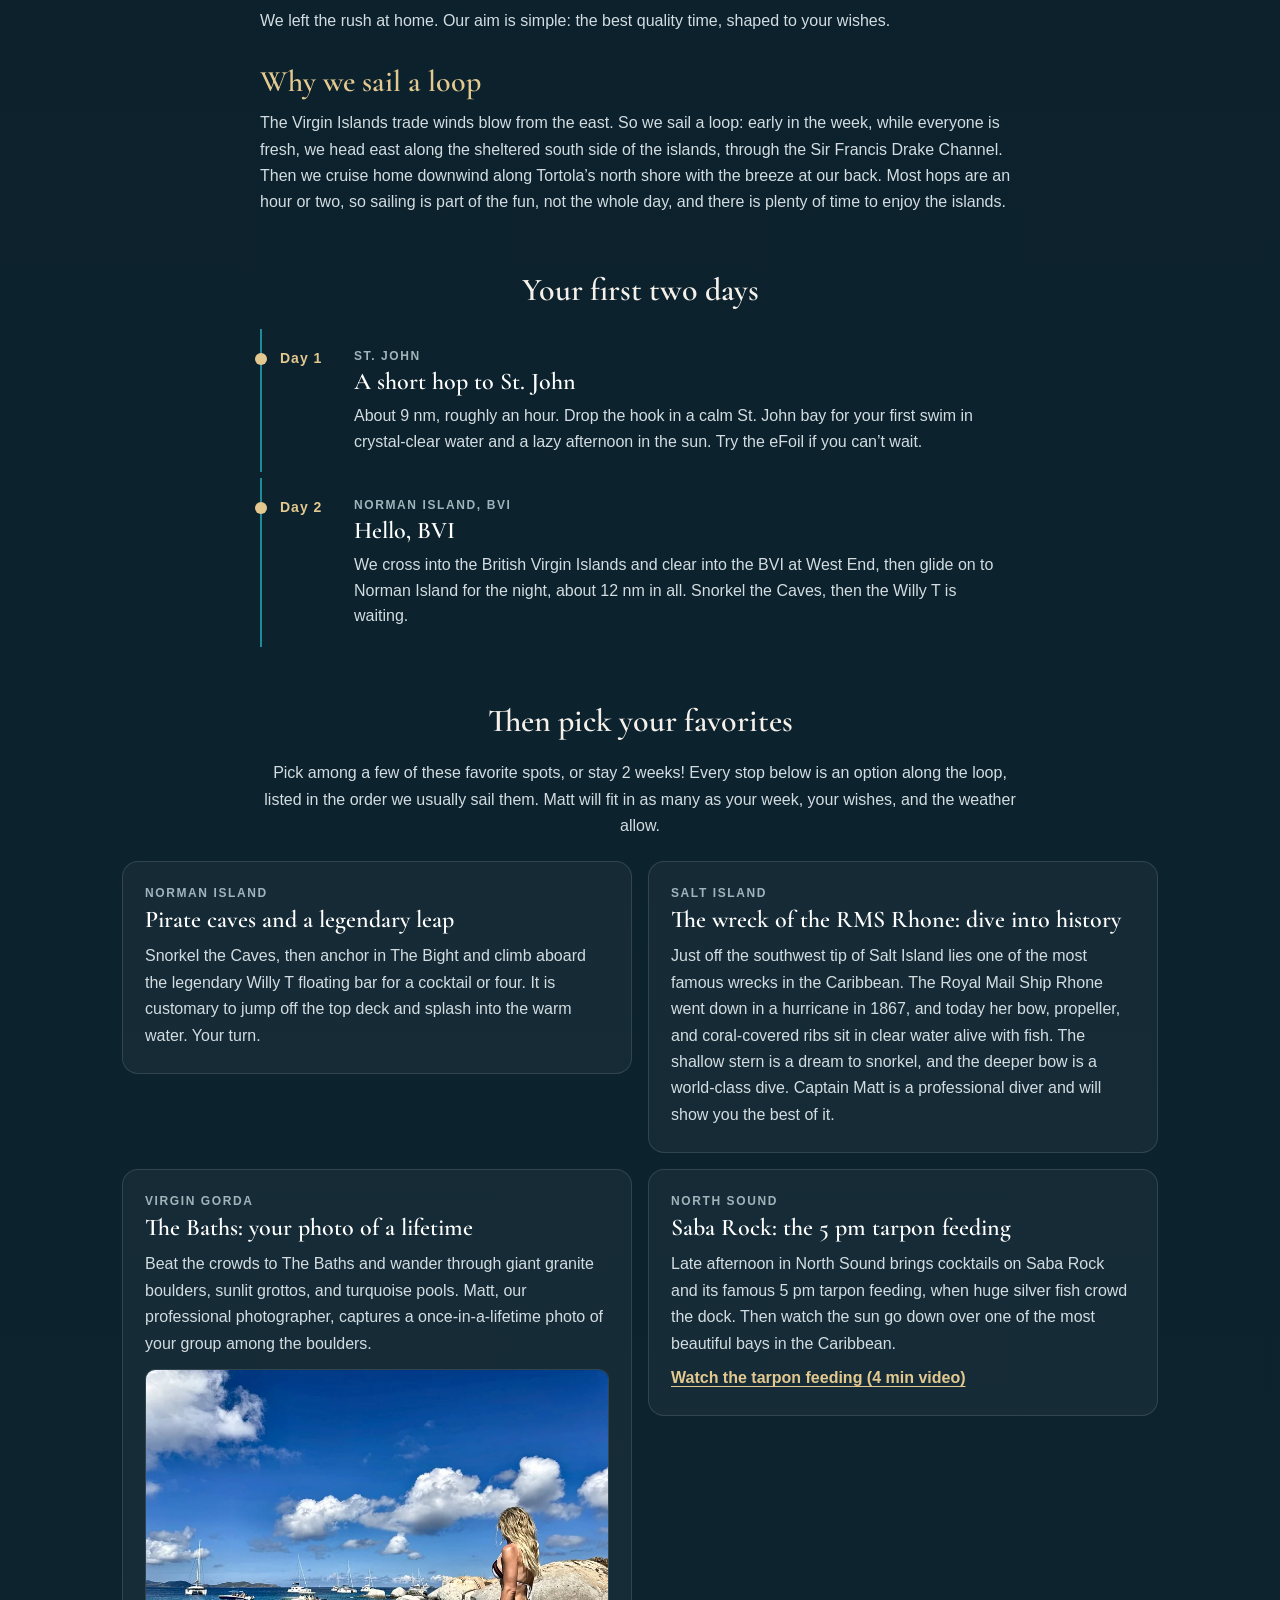
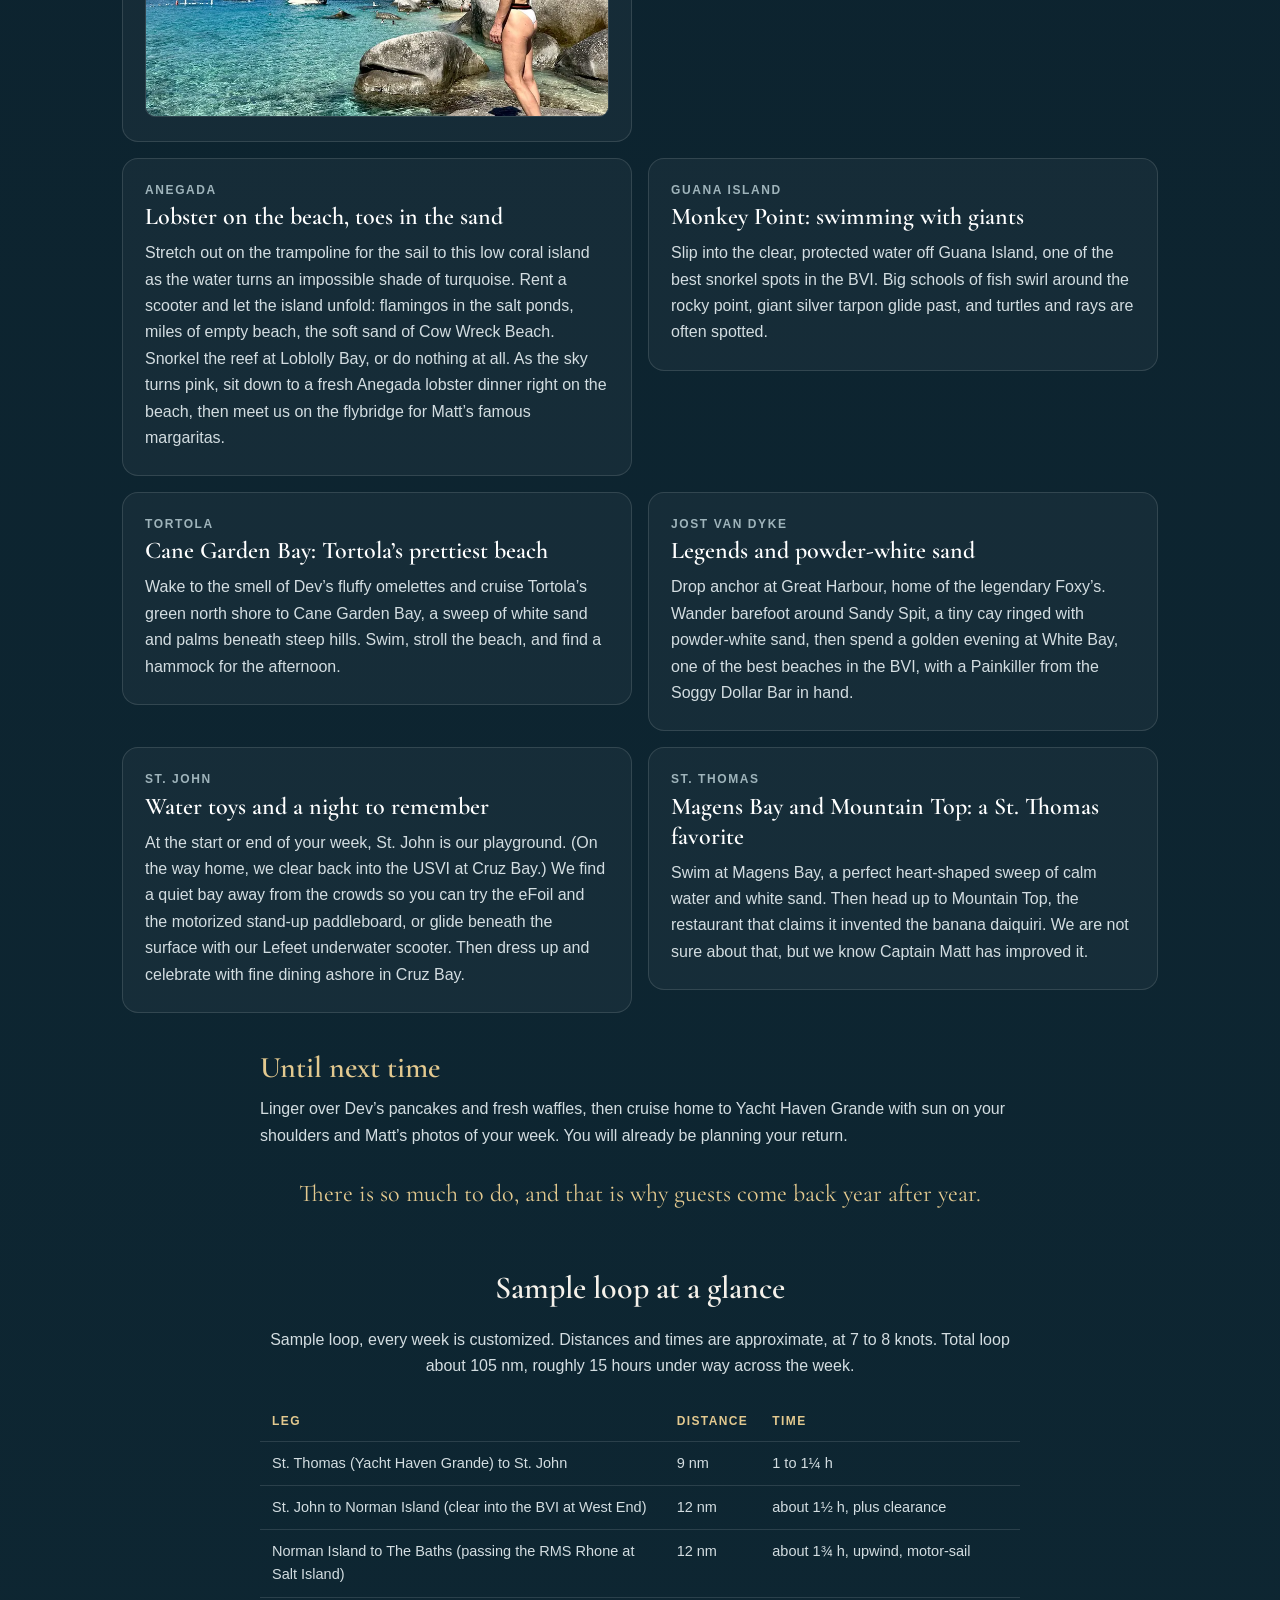
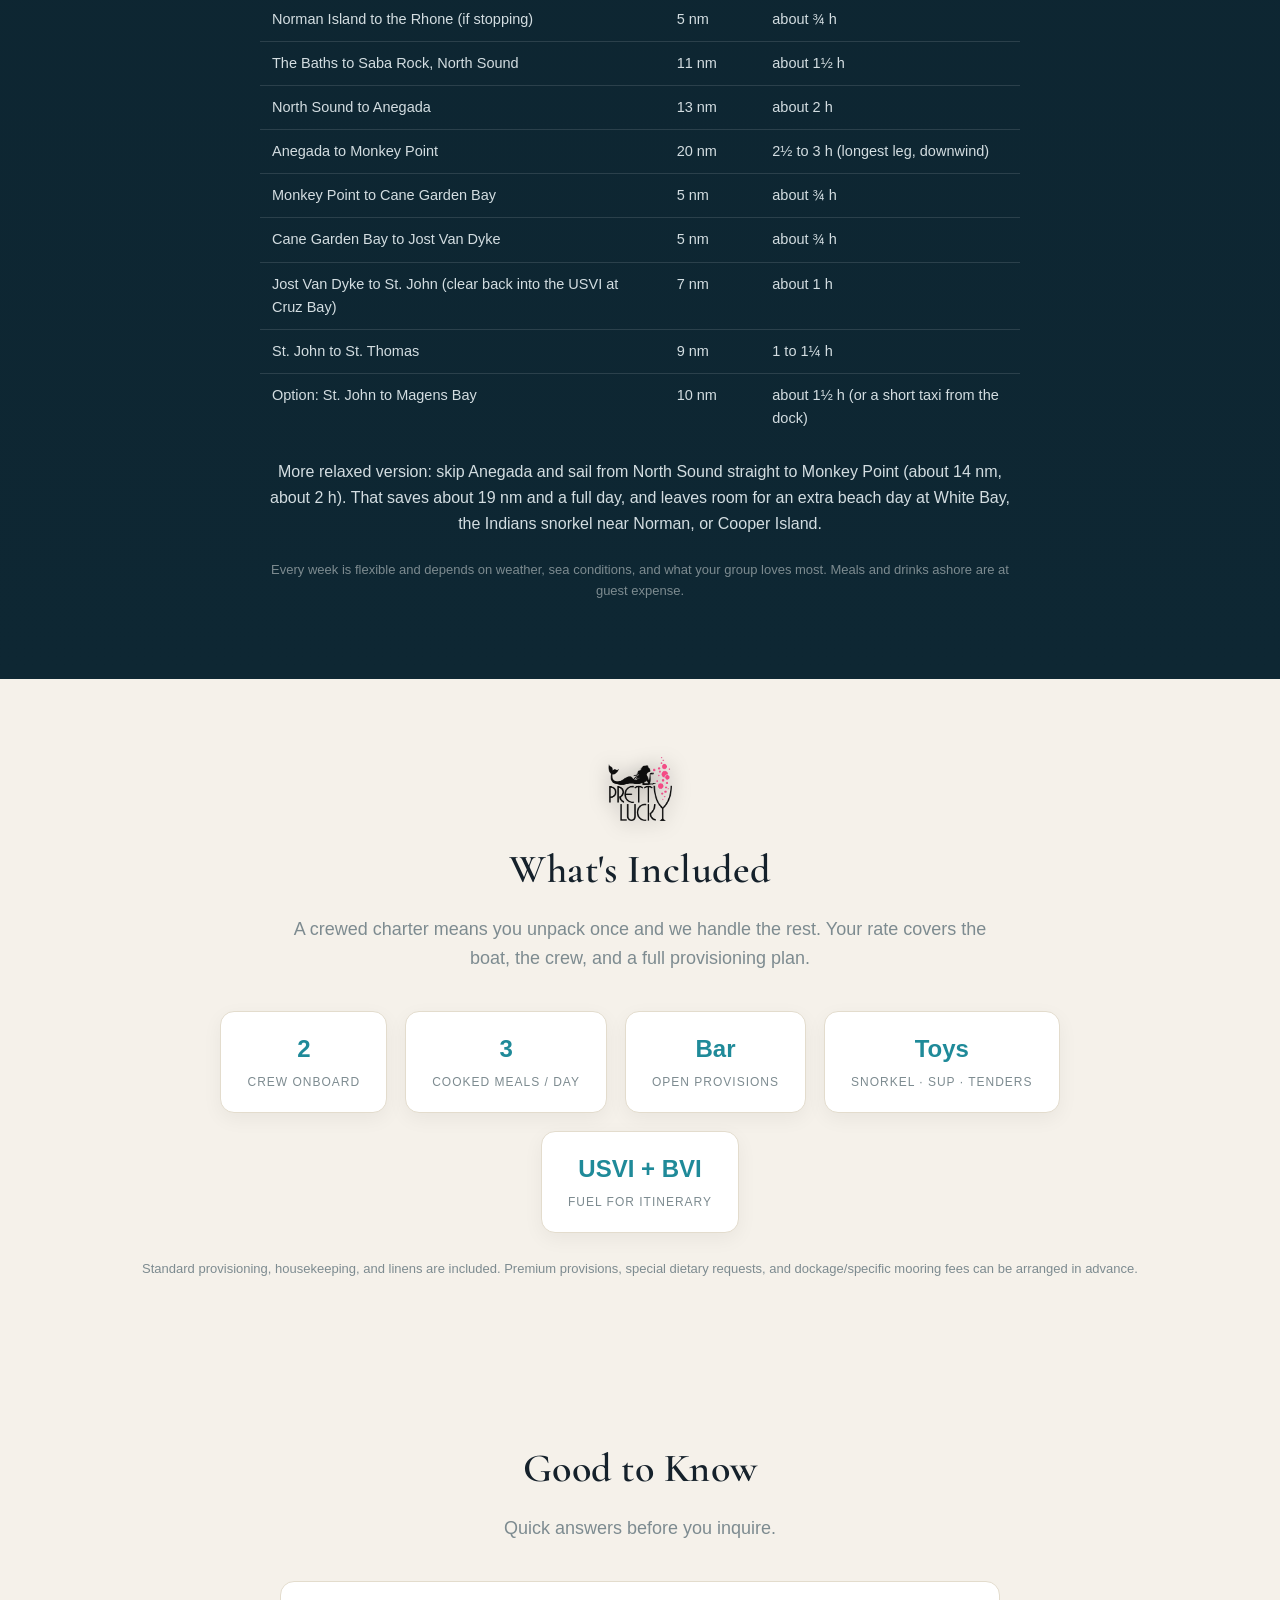
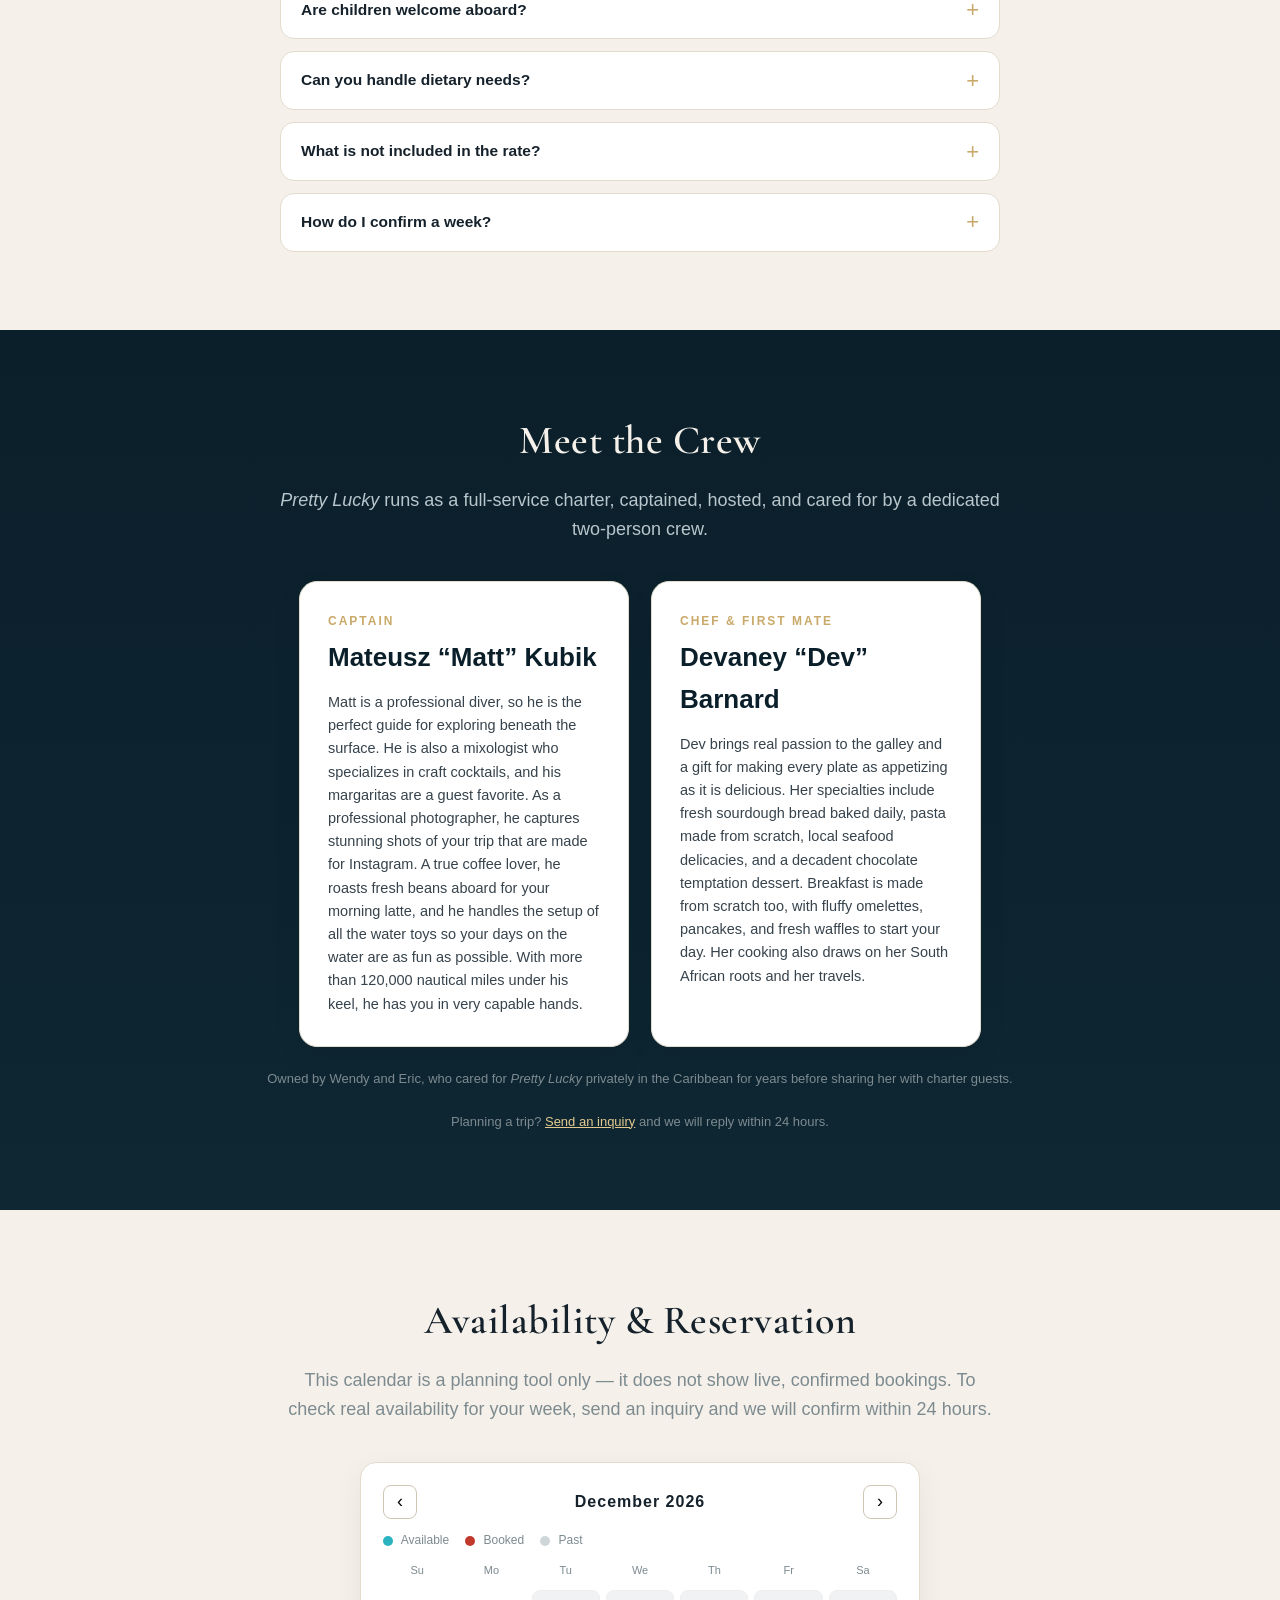
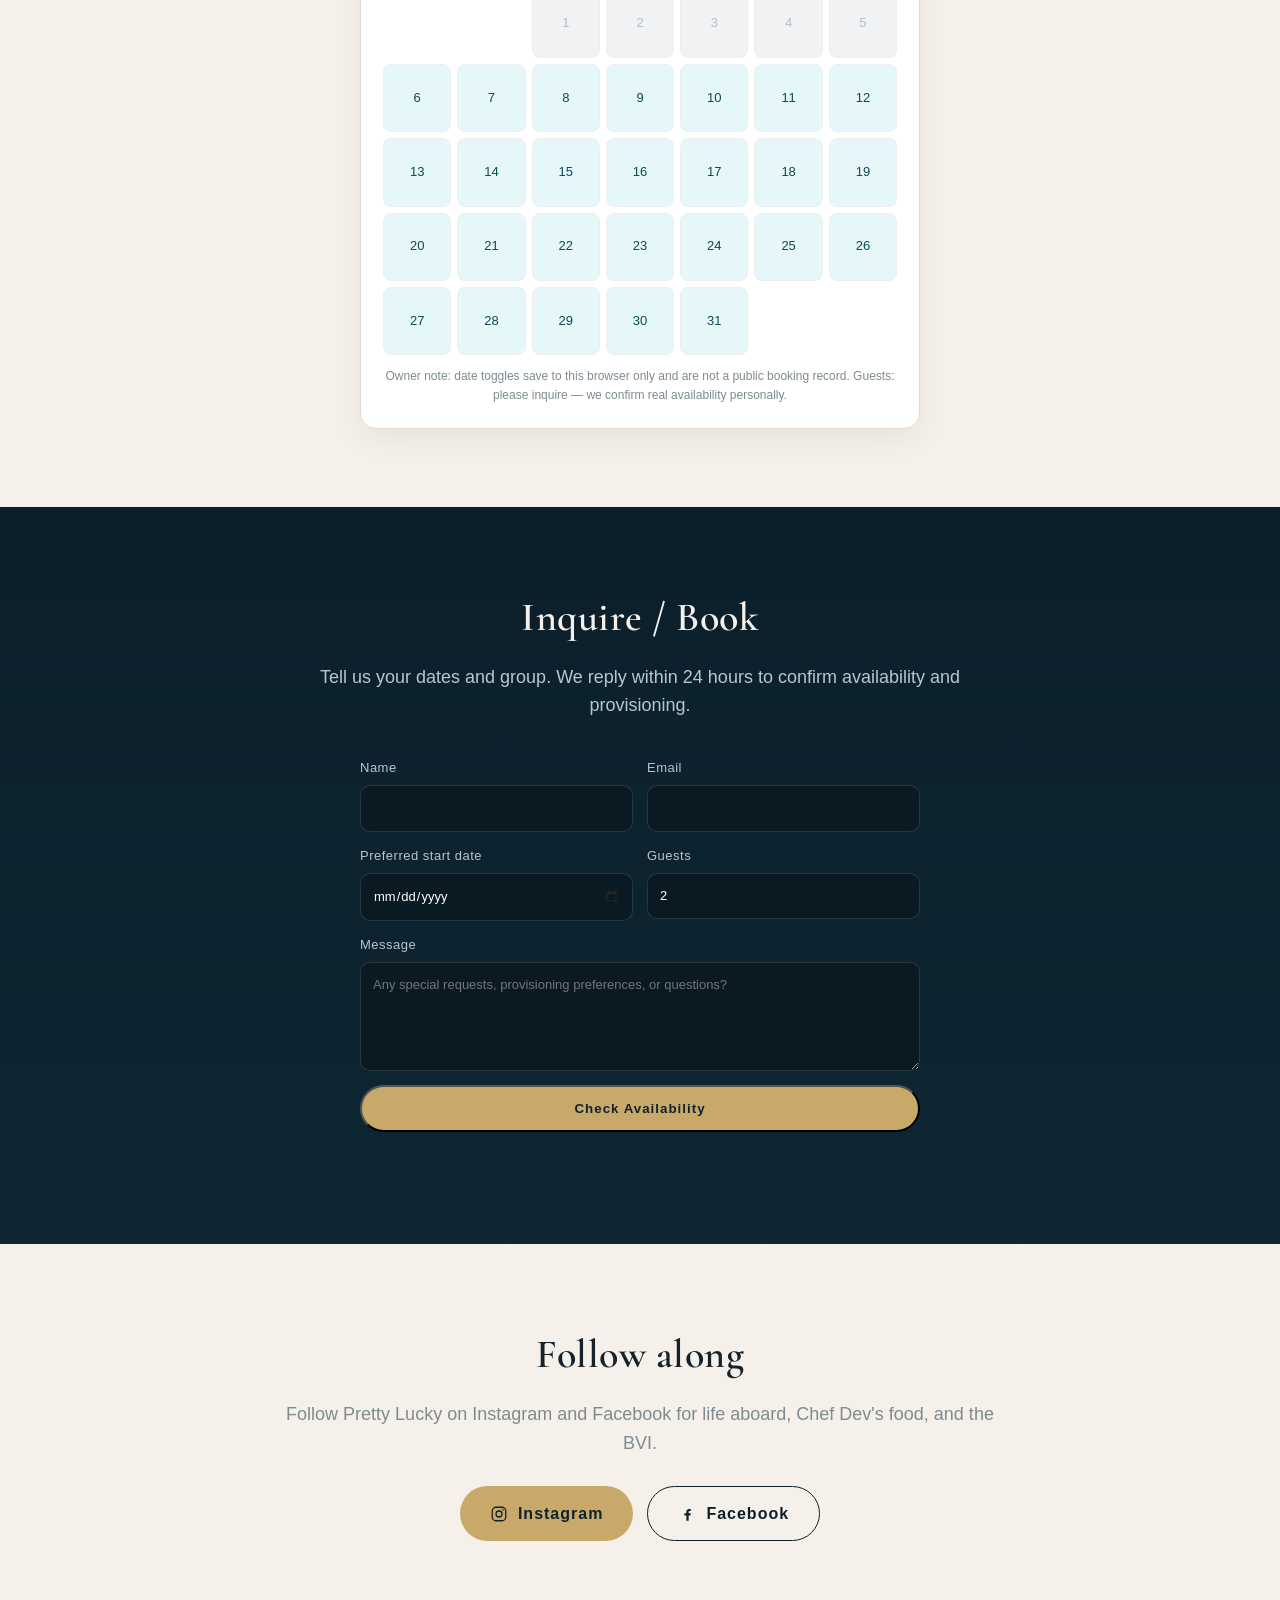
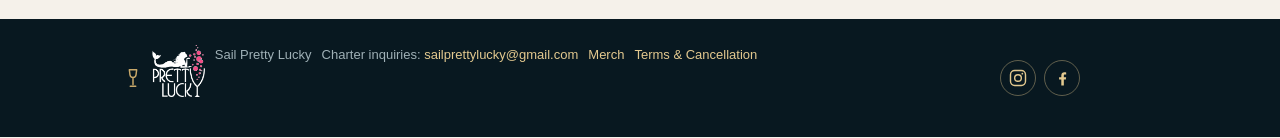
==== commit 5e5b0003: "Merge origin/main into feature/social-links. Keep merch nav and footer links from PR #3 along with t" ====
--- a/index.html
+++ b/index.html
@@ -72,6 +72,7 @@
     <a href="#included">What's Included</a>
     <a href="#crew">The Crew</a>
     <a href="#availability">Availability</a>
+    <a href="merch.html">Merch</a>
     <a href="#inquire" class="nav__cta">Check Availability</a>
   </nav>
   <div class="social-links">
@@ -763,6 +764,7 @@
 </div>
 <span>Sail Pretty Lucky</span>
 <span>Charter inquiries: <a href="mailto:sailprettylucky@gmail.com">sailprettylucky@gmail.com</a></span>
+<span><a href="merch.html">Merch</a></span>
 <span><a href="terms.html">Terms &amp; Cancellation</a></span>
 <div class="social-links">
     <a class="social-icon" href="https://www.instagram.com/sailingprettylucky/" target="_blank" rel="noopener" aria-label="Pretty Lucky on Instagram"><svg viewBox="0 0 24 24" width="20" height="20" aria-hidden="true"><rect x="3" y="3" width="18" height="18" rx="5" fill="none" stroke="currentColor" stroke-width="1.7"/><circle cx="12" cy="12" r="4" fill="none" stroke="currentColor" stroke-width="1.7"/><circle cx="17.2" cy="6.8" r="1.05" fill="currentColor"/></svg></a>
--- a/assets/css/styles.css
+++ b/assets/css/styles.css
@@ -4,7 +4,7 @@
   --muted:#7d8b90; --line:rgba(255,255,255,.12);
 }
 *{box-sizing:border-box;margin:0;padding:0}
-html{scroll-behavior:smooth}
+html{scroll-behavior:smooth;overflow-x:hidden}
 body{font-family:'Helvetica Neue',Arial,sans-serif;color:#15212b;background:var(--paper);line-height:1.6}
 .container{max-width:1080px;margin:0 auto;padding:0 22px}
 .section{padding:78px 0}
@@ -261,6 +261,55 @@
   .pl-gallery__btn:hover .pl-gallery__img.is-loaded{transform:none}
 }
 
+
+/* MERCH */
+.nav__links a[aria-current="page"]{color:var(--gold2)}
+.merch-banner{margin-top:62px;background:var(--bg);color:var(--gold2);text-align:center;padding:16px 22px;border-bottom:1px solid var(--line)}
+.merch-banner__text{margin:0;font-size:15px;font-weight:700;letter-spacing:.4px}
+.merch{padding-top:56px}
+.merch__headline{text-align:center;font-size:clamp(32px,5vw,52px);letter-spacing:.5px;font-weight:600;margin:8px 0 16px}
+.merch-grid{display:grid;grid-template-columns:repeat(3,1fr);gap:26px;margin-top:8px}
+.merch-card{background:#fff;border:1px solid #e3dccd;border-radius:18px;padding:26px 24px 28px;box-shadow:0 10px 30px rgba(0,0,0,.06);display:flex;flex-direction:column}
+.merch-card--favorite{grid-column:1/-1;display:grid;grid-template-columns:minmax(260px,.9fr) minmax(280px,1.15fr);gap:28px;align-items:center;background:linear-gradient(180deg,#fbf6ec,#fff);border:2px solid var(--gold);box-shadow:0 16px 40px rgba(201,169,106,.22)}
+.merch-card--favorite .merch-card__media{margin:0}
+.merch-card--favorite .merch-ph{max-width:340px}
+.merch-card__badge{display:inline-block;background:var(--gold);color:#10212b;font-size:11px;font-weight:800;letter-spacing:2px;text-transform:uppercase;padding:6px 14px;border-radius:20px;margin-bottom:12px}
+.merch-card__media{position:relative;border-radius:14px;background:linear-gradient(180deg,#0e2733,#0b1f2a);margin:0 0 16px;overflow:hidden;text-align:center;padding:22px 16px 16px}
+.merch-ph{position:relative;width:100%;max-width:280px;margin:0 auto;display:block}
+.merch-ph svg{display:block;width:100%;height:auto}
+.merch-ph__logo{position:absolute;left:50%;top:40%;transform:translate(-50%,-50%);width:28%;max-width:88px;height:auto;pointer-events:none}
+.merch-ph--longsleeve .merch-ph__logo{top:36%;width:26%;max-width:90px}
+.merch-ph--tee .merch-ph__logo{top:40%;width:28%;max-width:90px}
+.merch-ph--mug .merch-ph__logo{top:50%;left:46%;width:20%;max-width:58px}
+.merch-ph--hat .merch-ph__logo{top:50%;width:20%;max-width:60px}
+.merch-card__coming{margin:10px 0 0;font-size:11px;letter-spacing:1.6px;text-transform:uppercase;color:var(--gold2);font-weight:700}
+.merch-card__map{margin:14px 0 0;background:#081820;border-radius:10px;overflow:hidden;border:1px solid var(--line)}
+.merch-card__map img{display:block;width:100%;height:auto}
+.merch-card__map figcaption{padding:8px 10px 10px;font-size:12px;color:#b9c6cc;text-align:center}
+.merch-card__title{font-family:'Cormorant Garamond',Georgia,'Times New Roman',serif;font-size:28px;font-weight:600;margin:0 0 8px;color:var(--ink)}
+.merch-card__text{margin:0 0 12px;color:#37434c;font-size:15px}
+.merch-card__meta{margin-top:auto;padding-top:8px}
+.merch-card__swatches{list-style:none;display:flex;flex-wrap:wrap;gap:10px 16px;margin:0 0 8px;padding:0;font-size:13px;color:#37434c}
+.merch-card__swatch{display:inline-block;width:12px;height:12px;border-radius:50%;margin-right:6px;vertical-align:middle;border:1px solid rgba(11,31,42,.2)}
+.merch-card__swatch--navy{background:#0b1f2a;border-color:#0b1f2a}
+.merch-card__swatch--sand{background:#e7ddca}
+.merch-card__swatch--sea{background:#1f8a99;border-color:#1f8a99}
+.merch-card__sizes{margin:0;font-size:13px;color:var(--muted)}
+.merch-note{text-align:center;color:var(--muted);font-size:14px;margin:22px auto 0;max-width:640px}
+.merch-steps{background:linear-gradient(180deg,var(--bg) 0%,var(--bg2) 100%);color:var(--paper);padding:78px 0}
+.merch-steps h2{color:var(--paper)}
+.merch-steps__grid{display:grid;grid-template-columns:repeat(3,1fr);gap:28px;margin-top:10px}
+.merch-step{text-align:center;padding:8px 10px}
+.merch-step__num{display:block;font-family:'Helvetica Neue',Arial,sans-serif;font-size:28px;font-weight:800;color:var(--gold2);line-height:1;margin-bottom:8px;letter-spacing:1px}
+.merch-step__title{font-size:16px;font-weight:700;letter-spacing:.4px;margin:0 0 8px}
+.merch-step__text{margin:0;color:#b9c6cc;font-size:15px}
+.merch-steps__note{text-align:center;color:#b9c6cc;font-size:14px;margin:36px auto 0;max-width:640px;padding-top:22px;border-top:1px solid var(--line)}
+.merch-ask{padding:64px 0 78px;text-align:center}
+.merch-ask p{max-width:640px;margin:0 auto 22px;color:#37434c;font-size:17px}
+@media(max-width:1100px){
+  .nav__links{gap:16px}
+  .nav__links a{font-size:13px}
+}
 /* ===== MOBILE 375px ===== */
 @media(max-width:720px){
   .nav__links{position:fixed;top:58px;right:0;background:rgba(11,31,42,.97);flex-direction:column;width:200px;padding:18px;gap:14px;transform:translateX(110%);transition:transform .25s}
@@ -286,7 +335,15 @@
   .itinerary-legs__table td:nth-child(3){text-align:right}
   .chat{right:14px;bottom:14px}
   .chat__panel{width:calc(100vw - 28px);right:-8px}
-}
+  .merch-grid{grid-template-columns:1fr}
+  .merch-steps__grid{grid-template-columns:1fr;gap:22px}
+  .merch-card--favorite{grid-template-columns:1fr}
+}
+@media(max-width:900px){
+  .merch-grid{grid-template-columns:1fr}
+  .merch-card--favorite{grid-template-columns:1fr}
+}
+
 @media(prefers-reduced-motion:reduce){.media-slot__img{animation:none;opacity:1}}
 
 /* SOCIAL + FOLLOW */
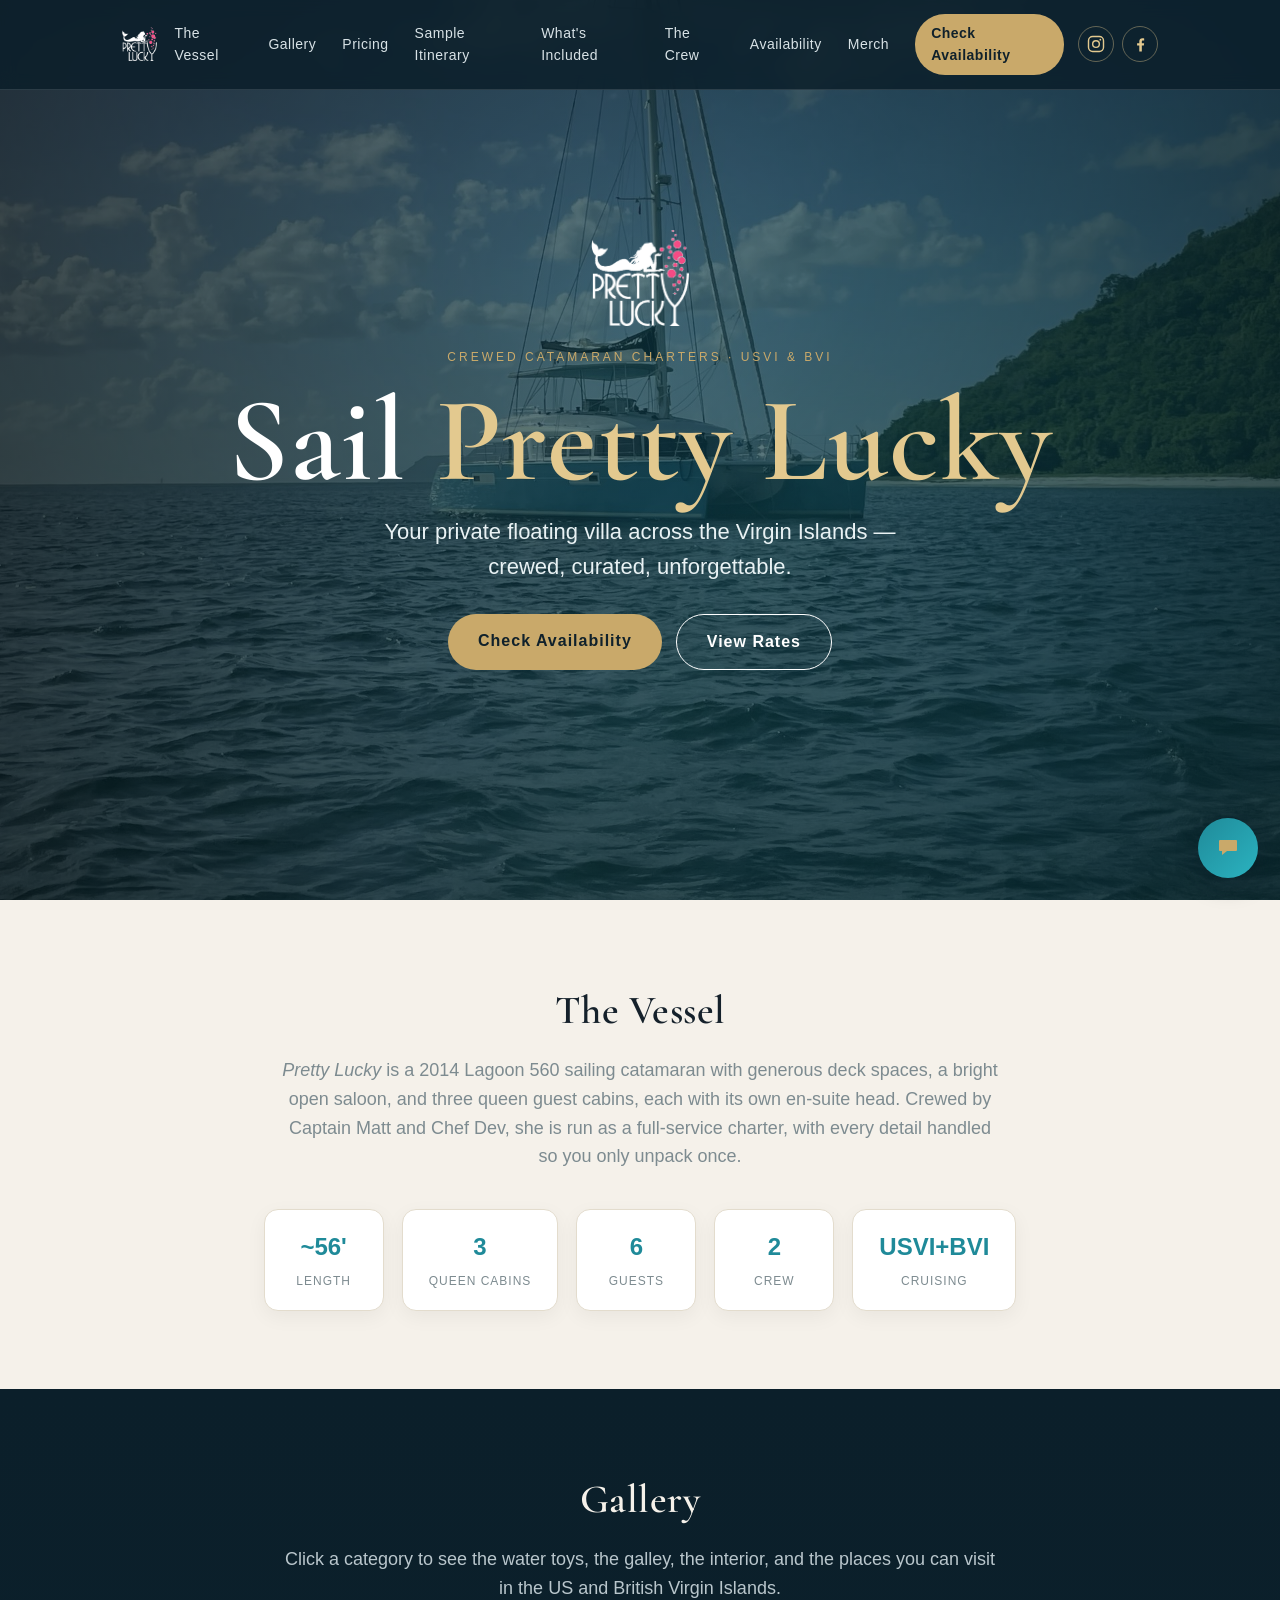
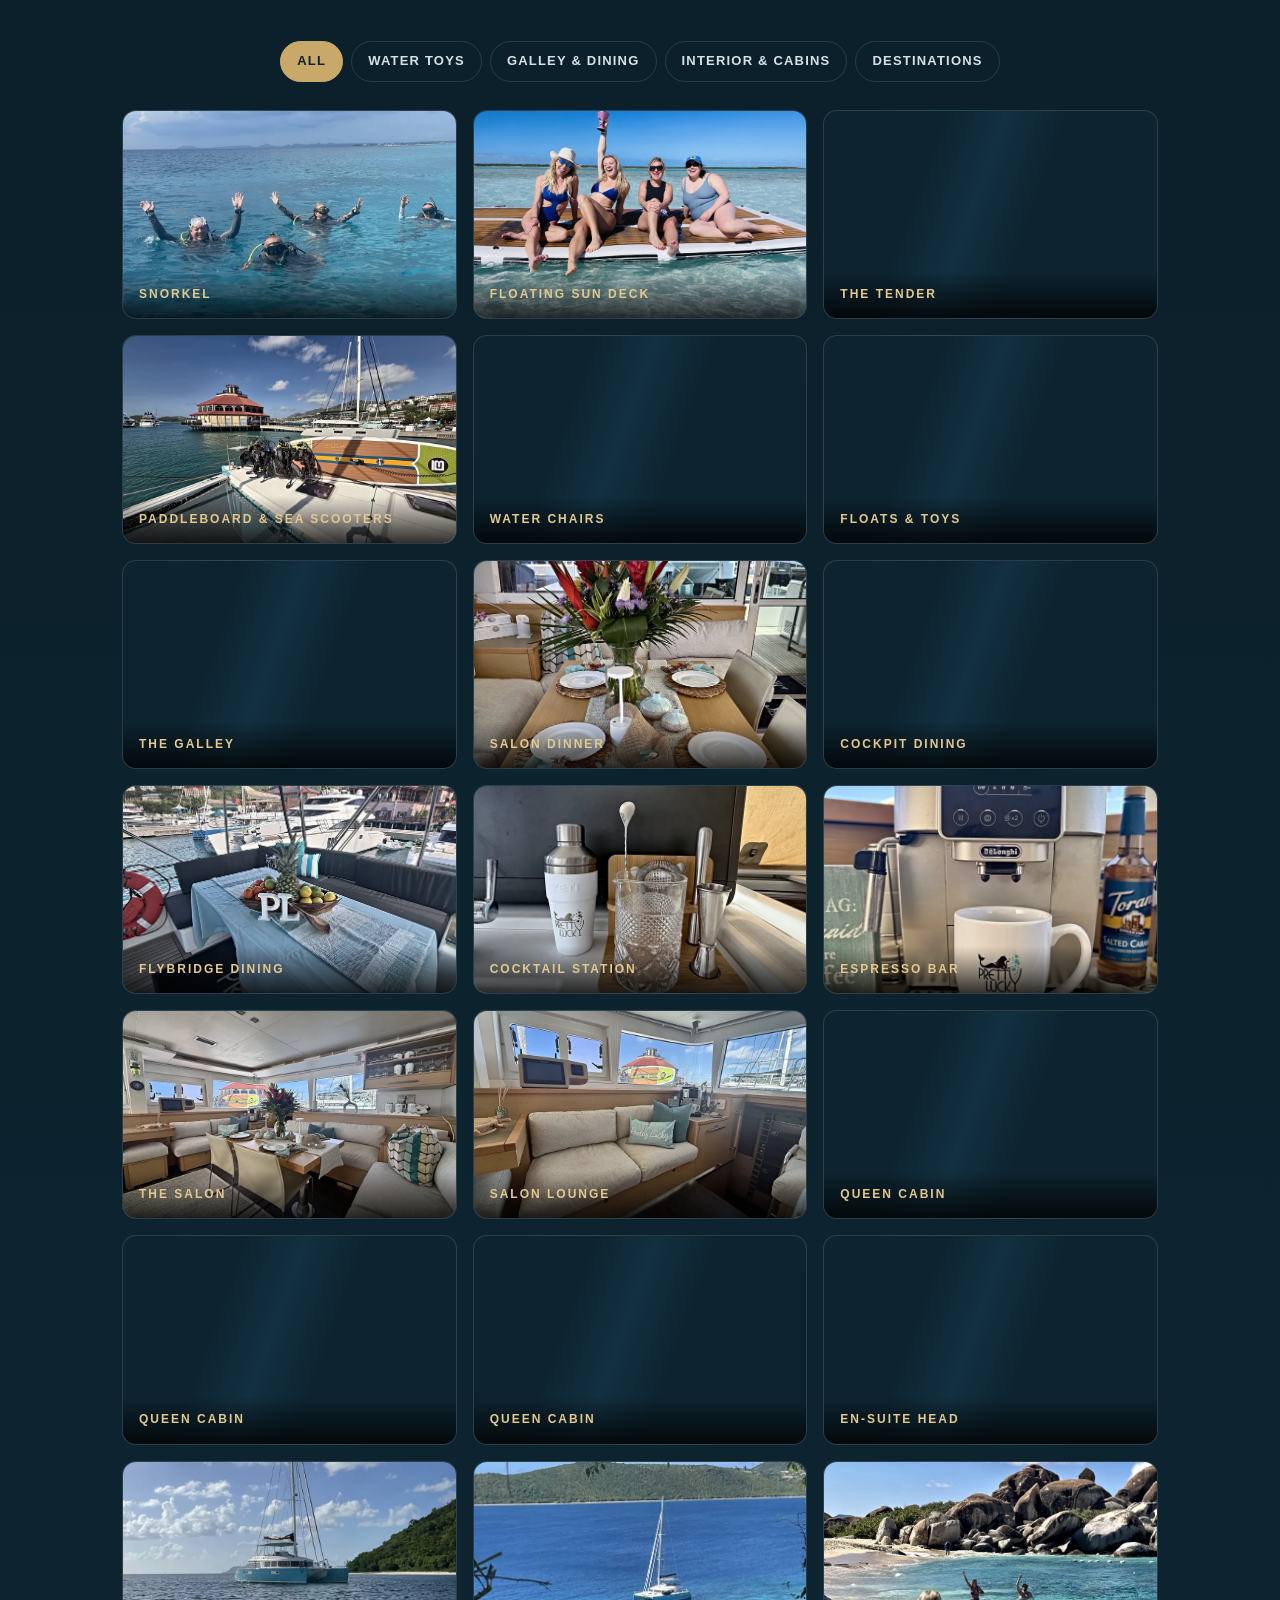
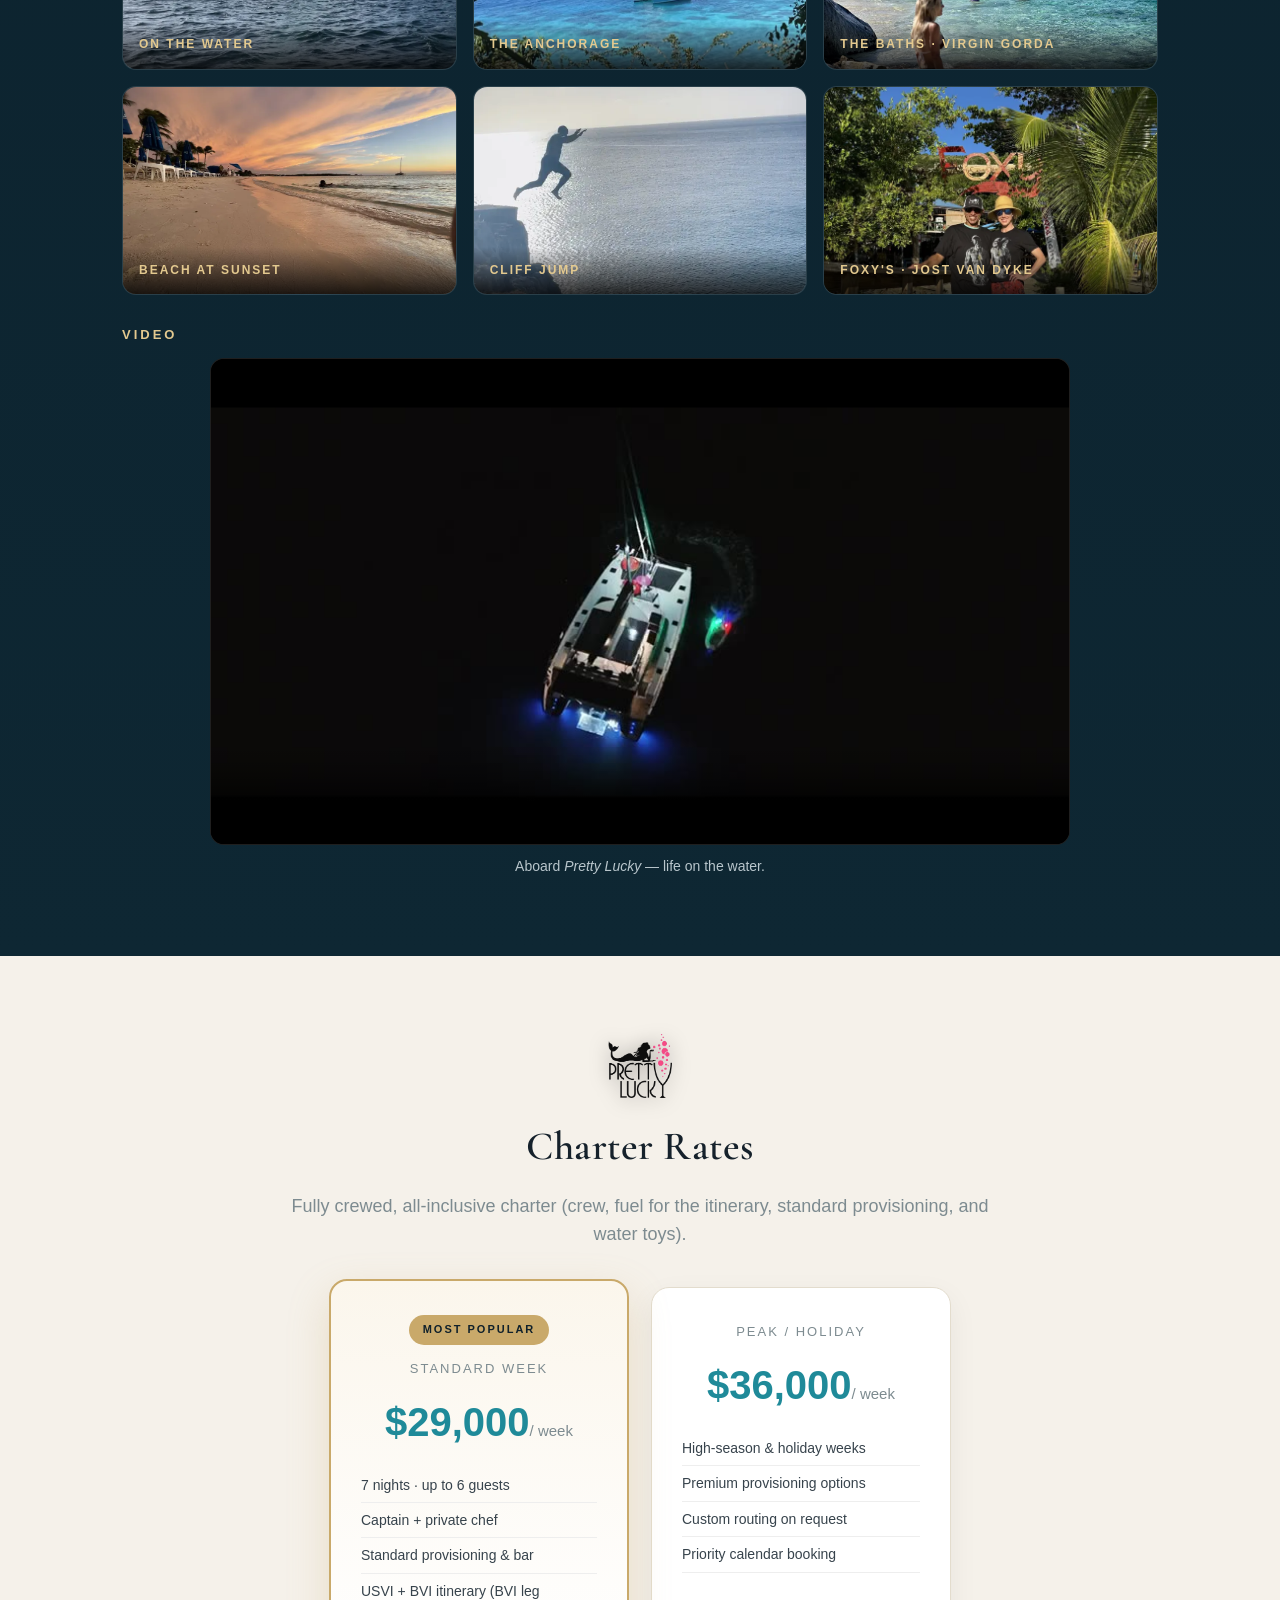
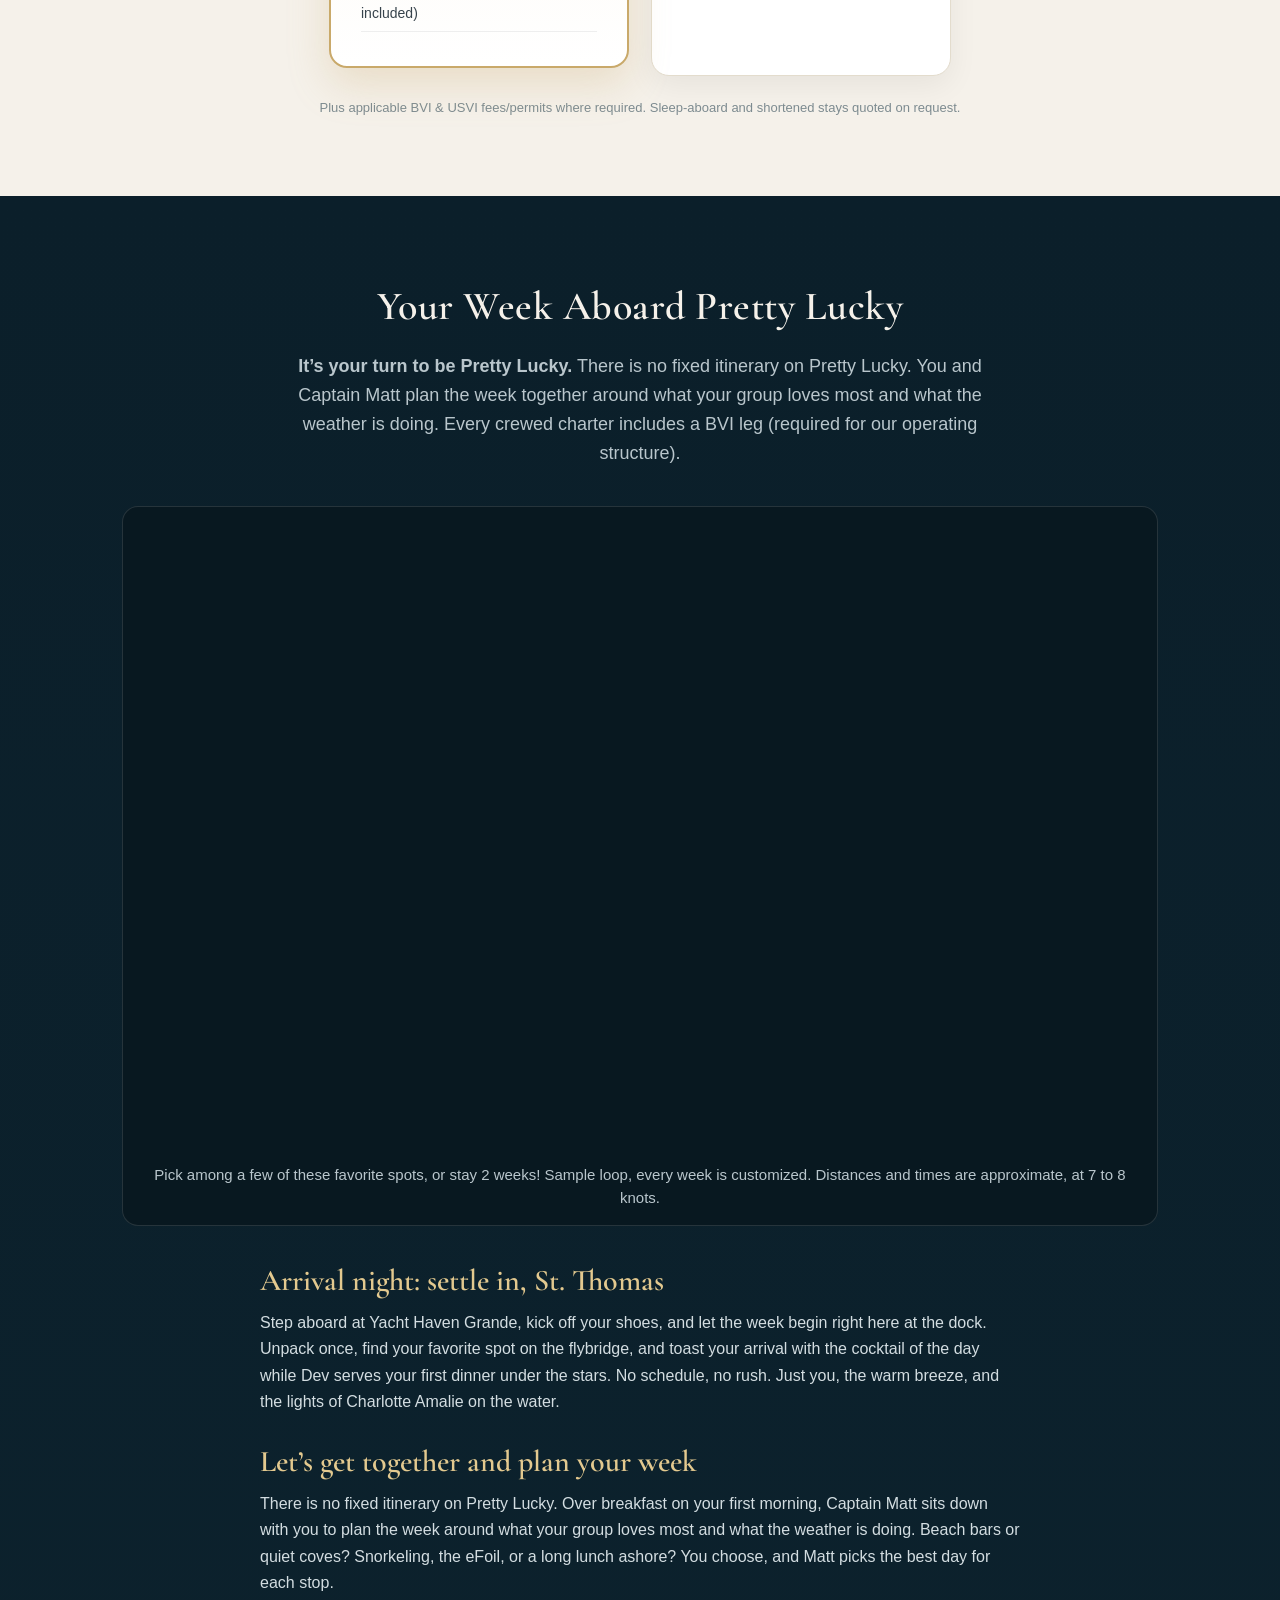
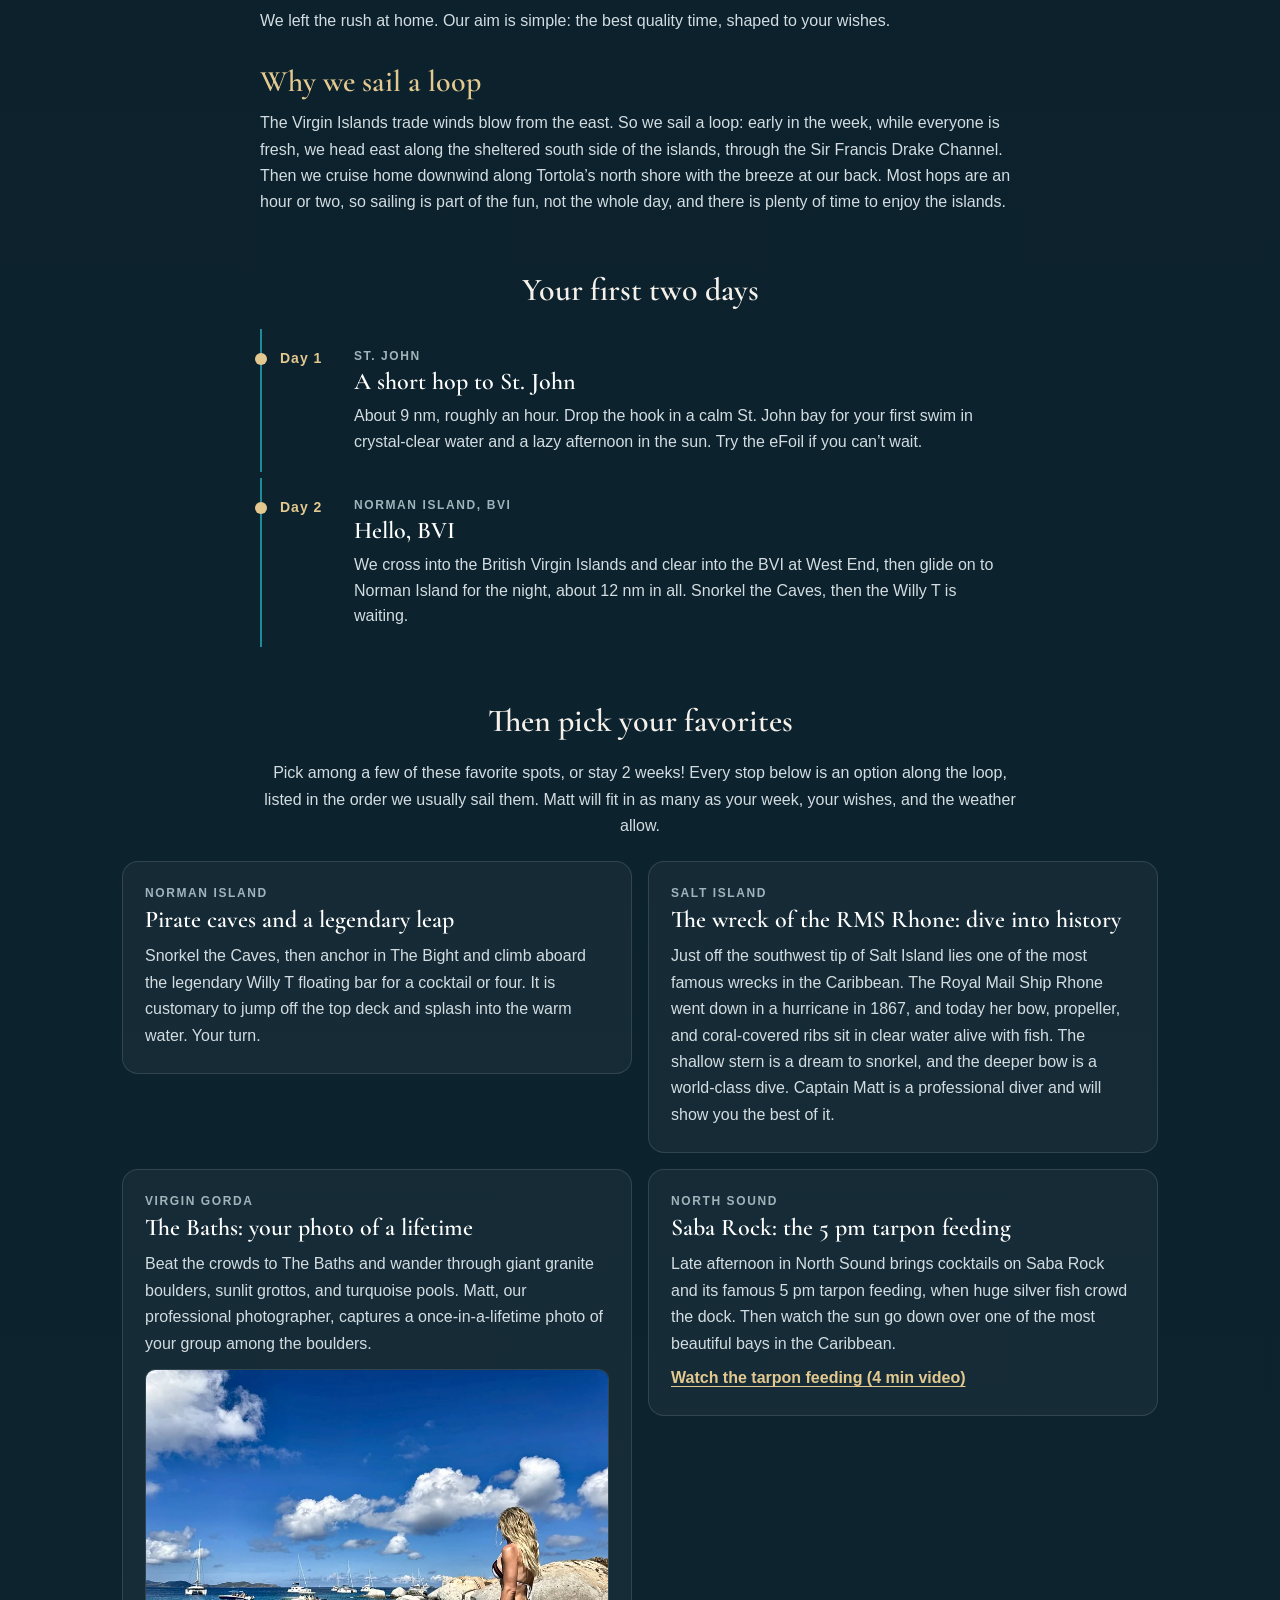
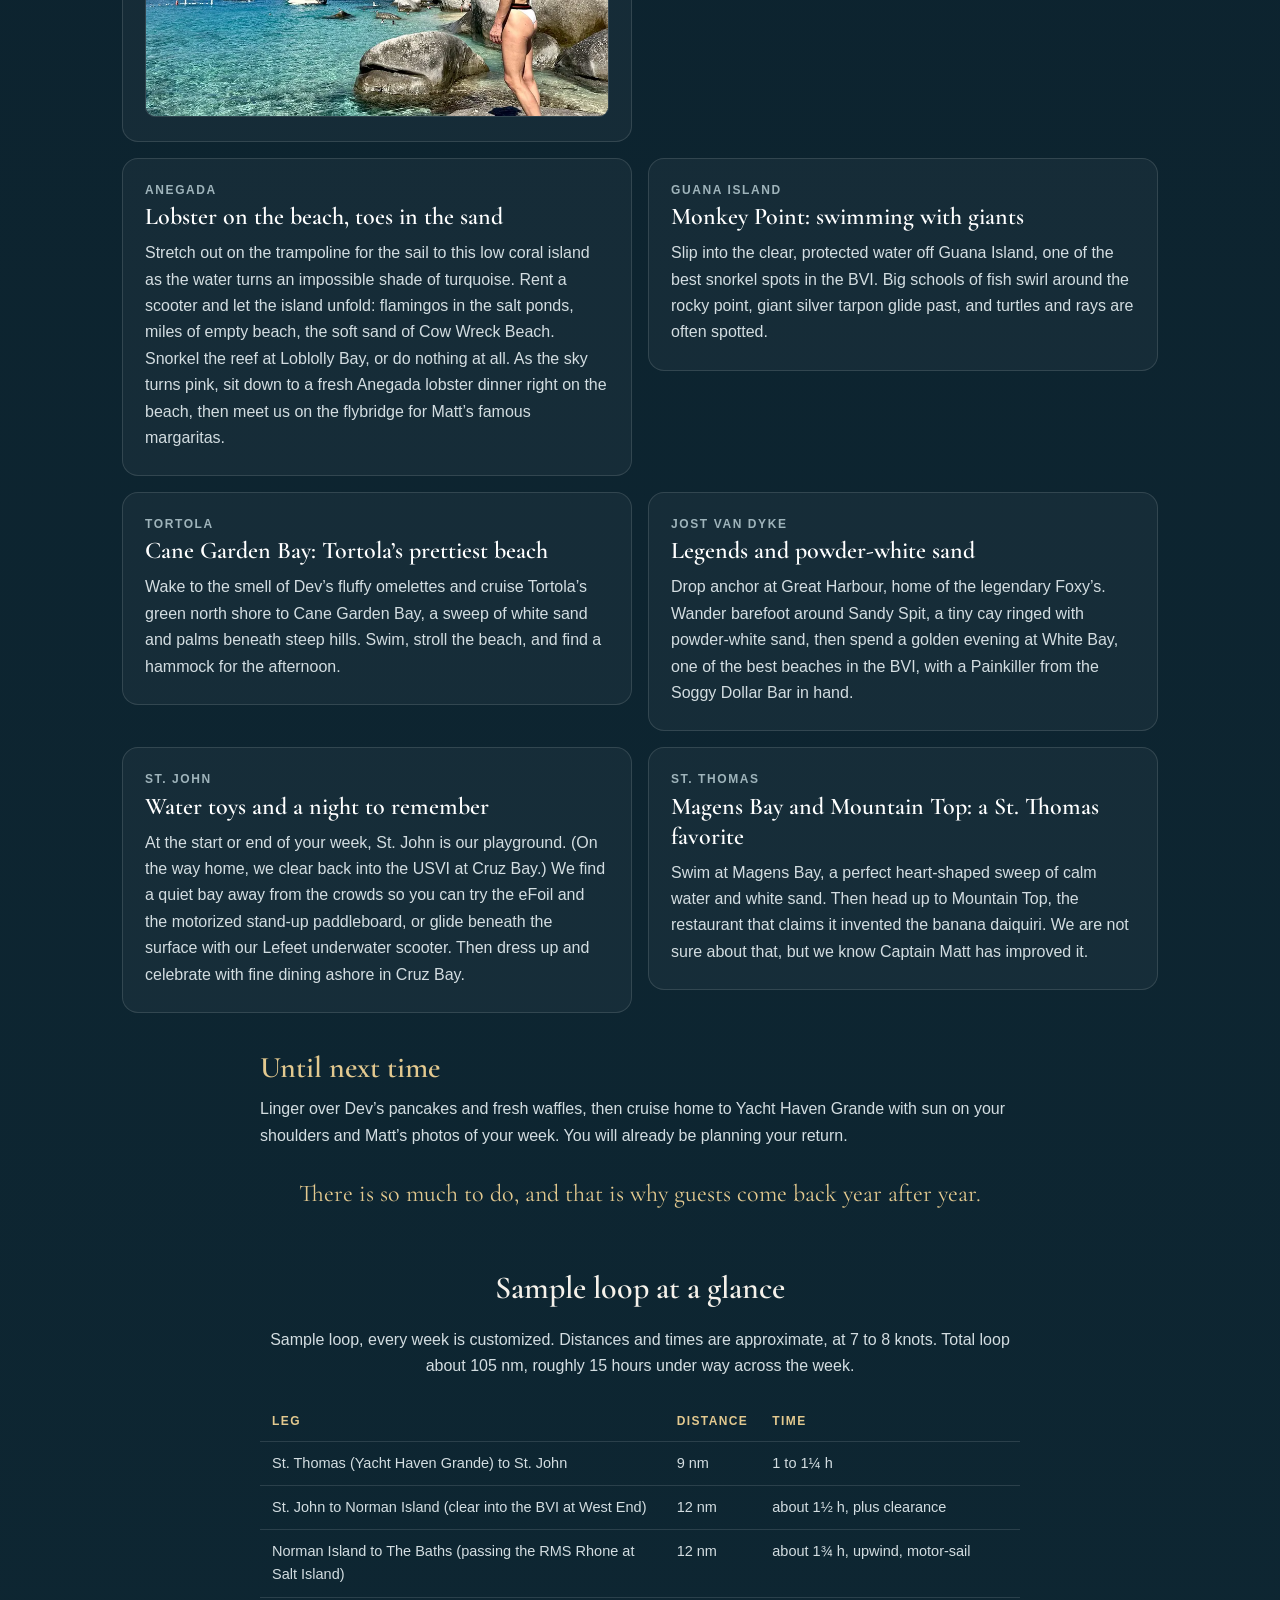
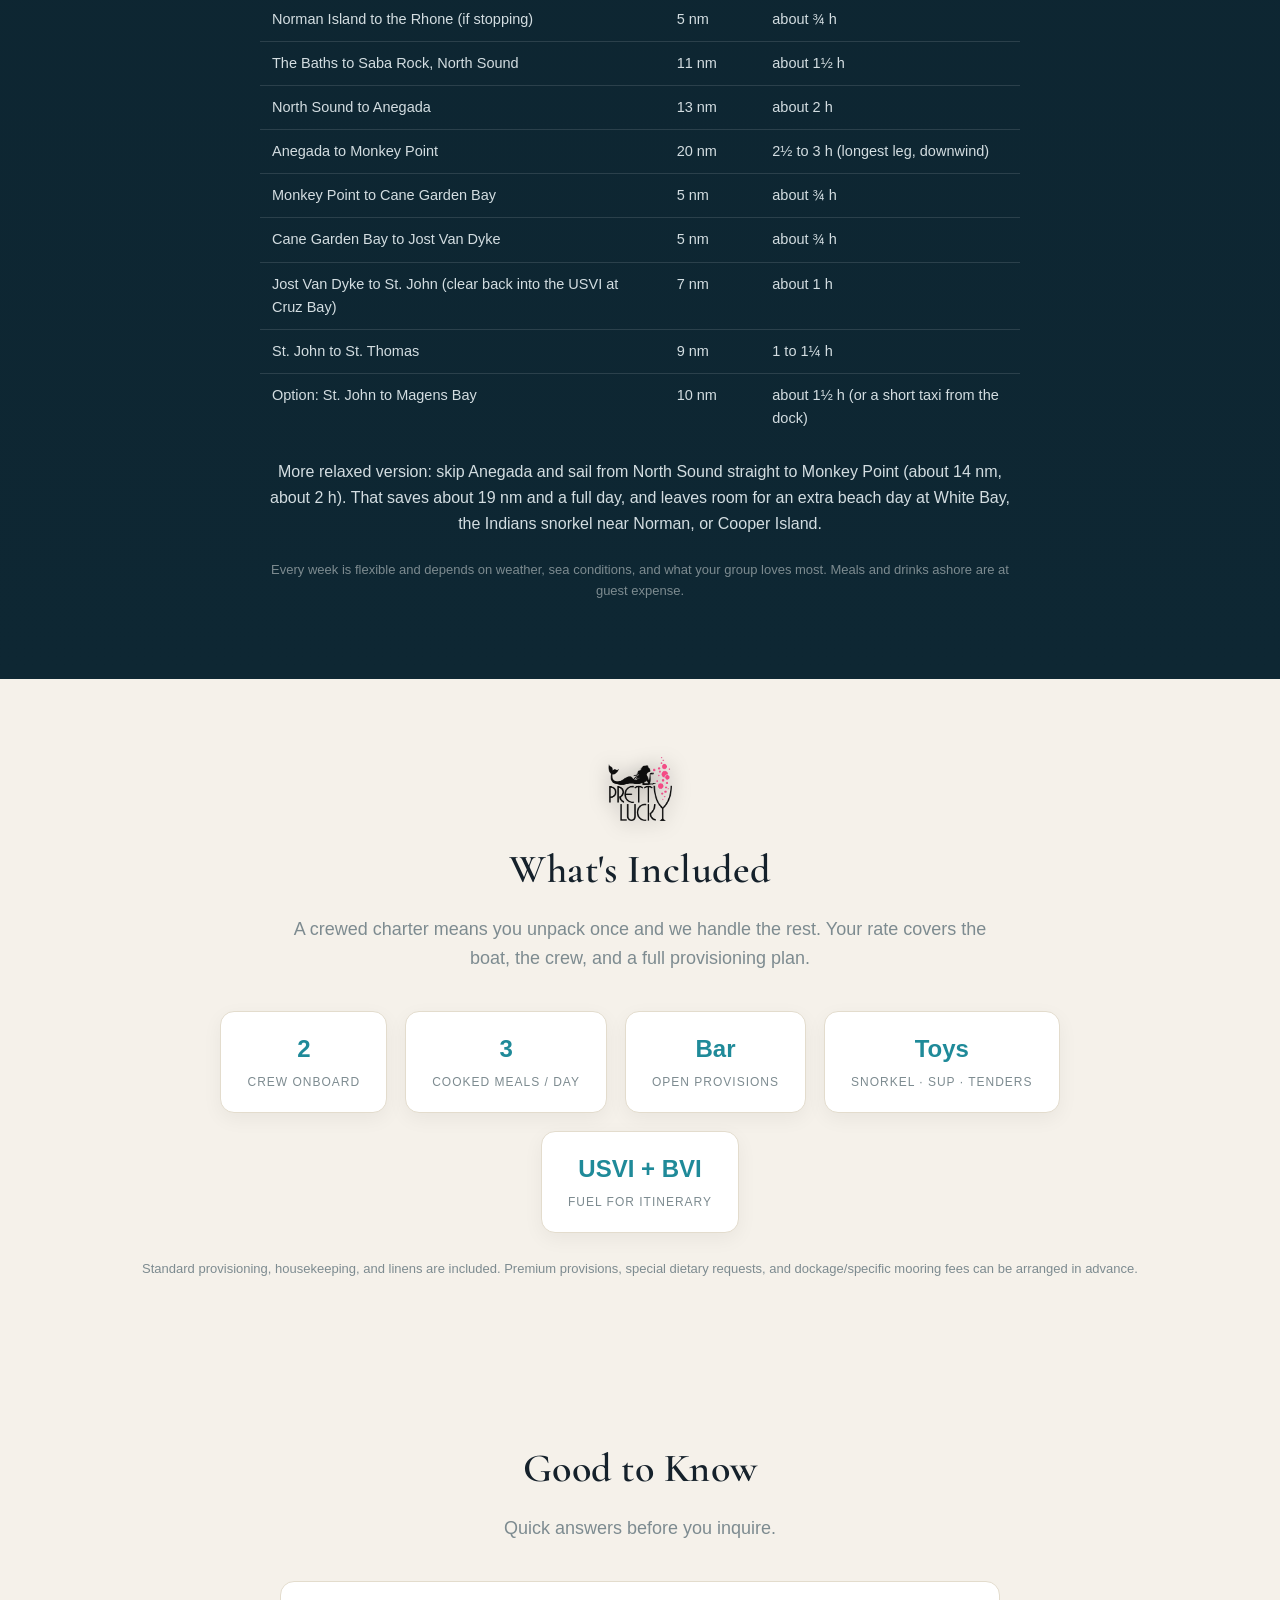
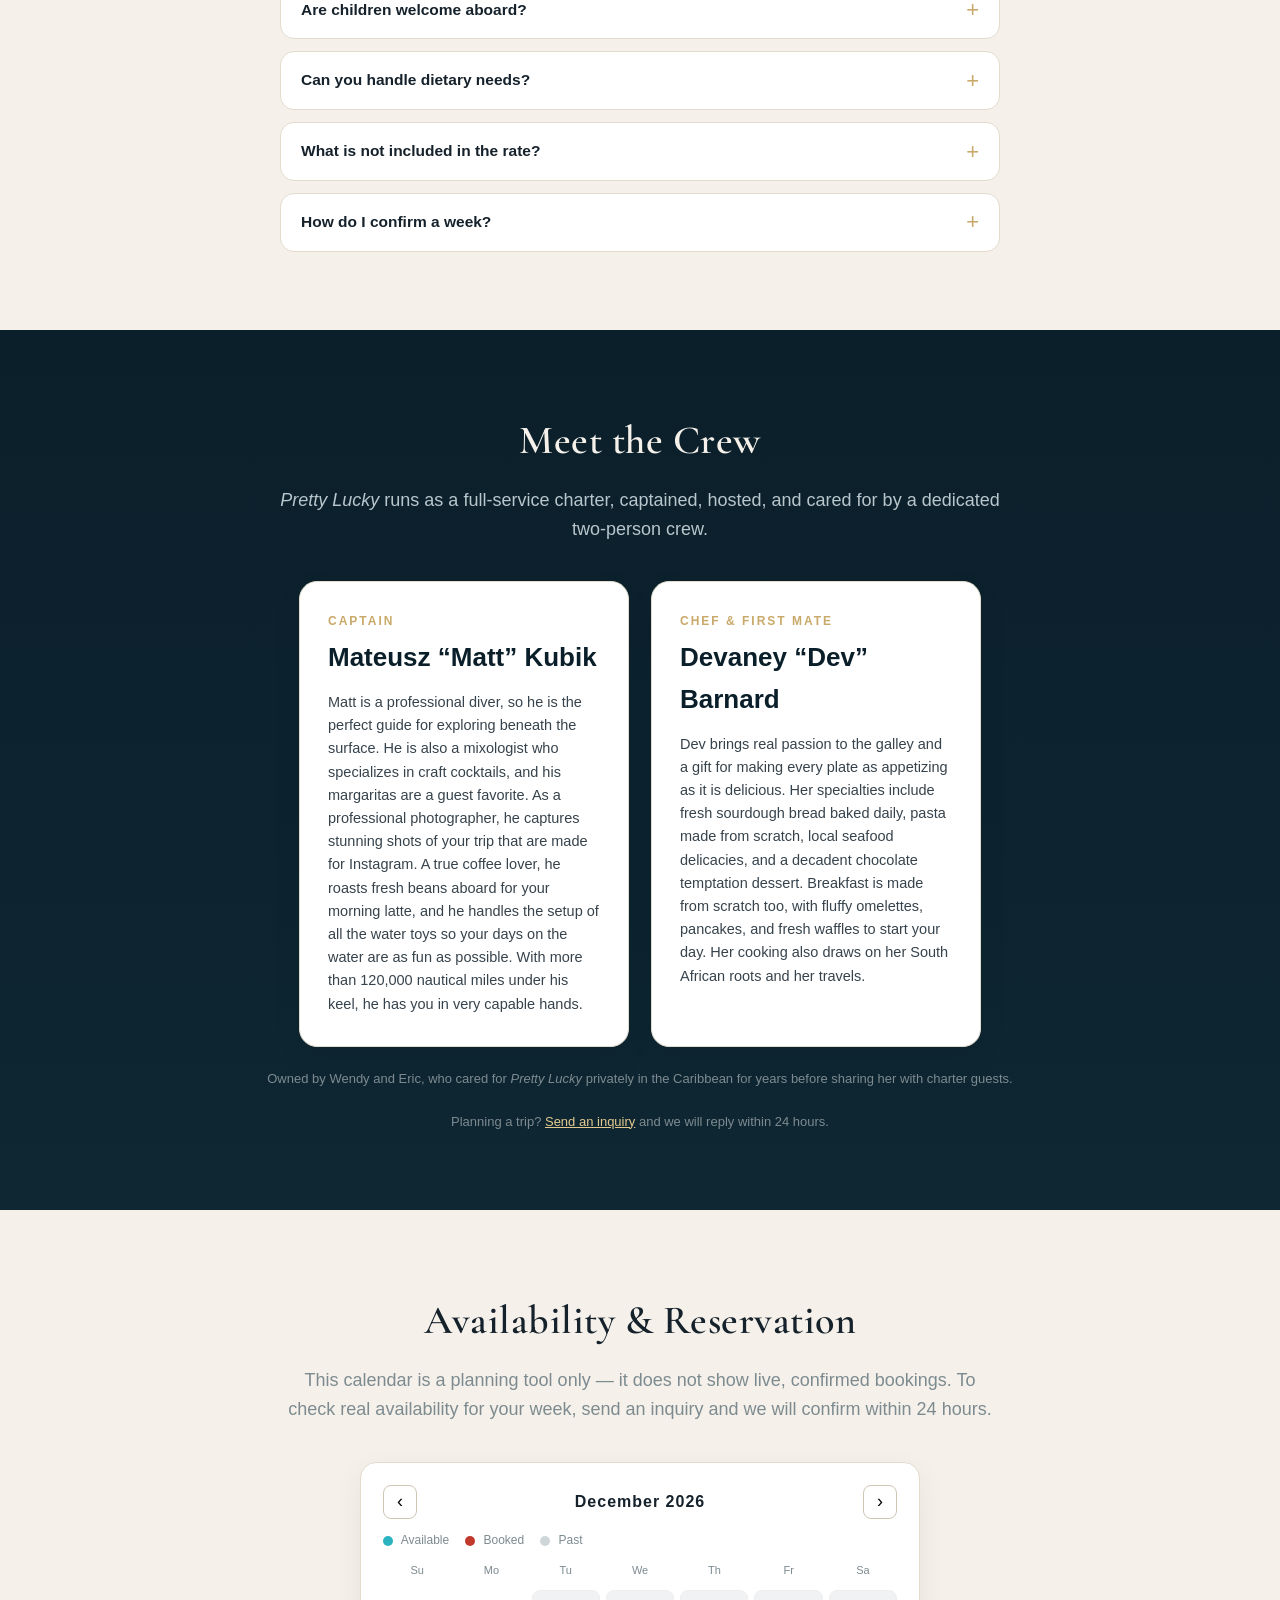
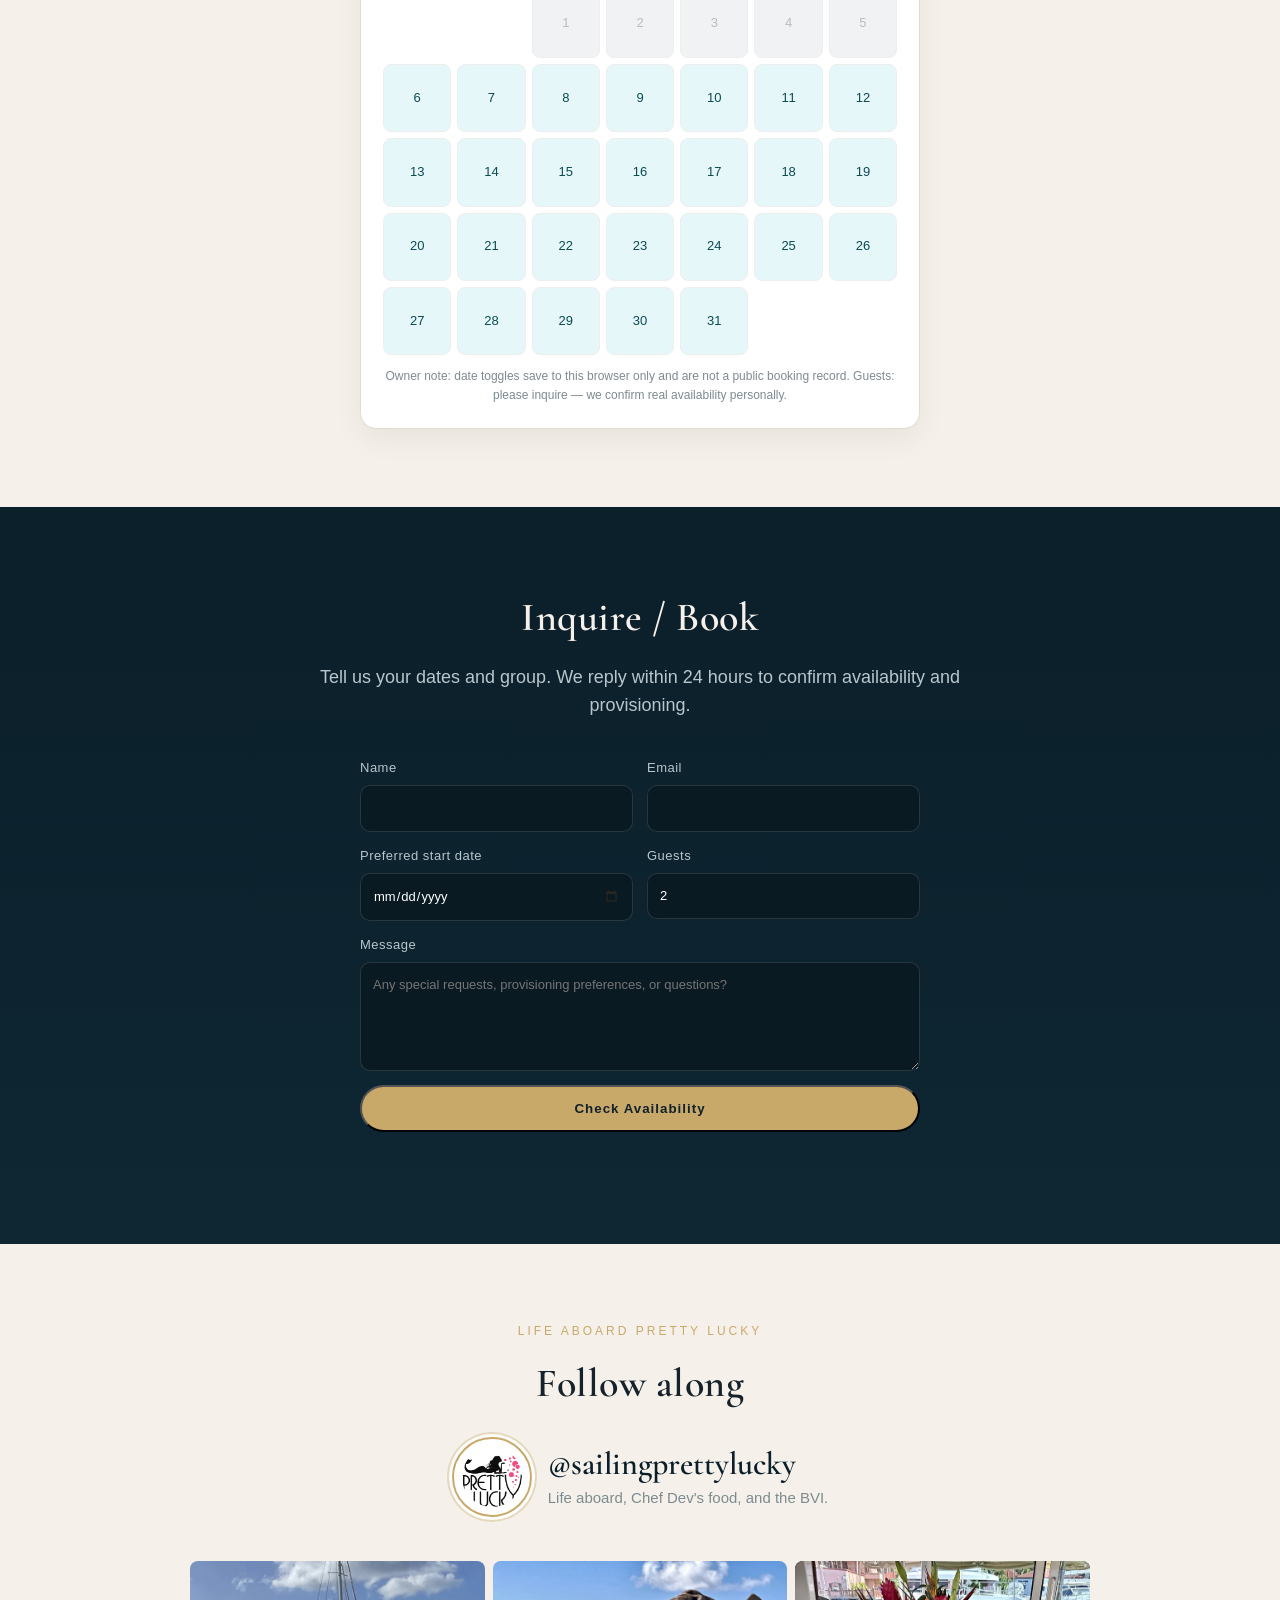
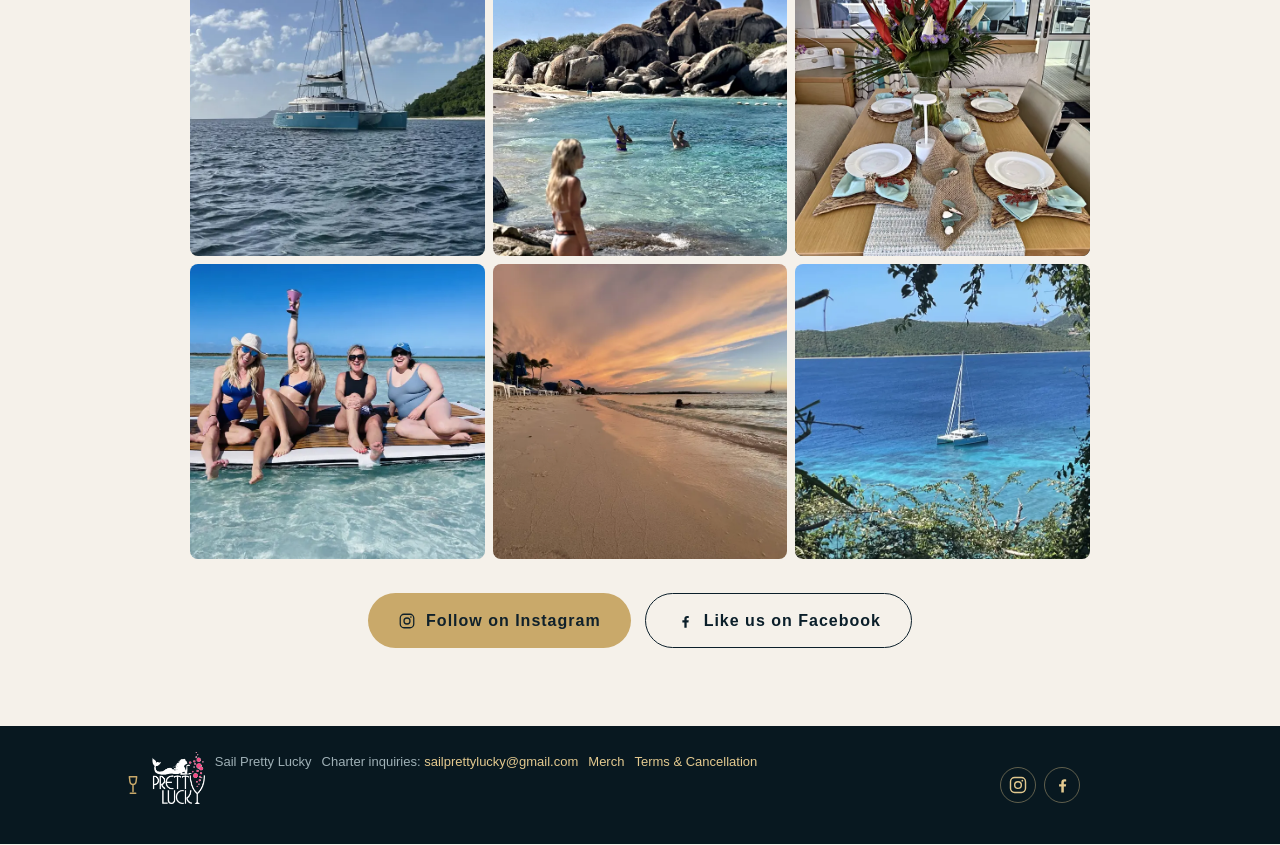
==== commit d770a20a: "Give the Follow along section a photo grid like a profile feed. Six real boat photos in a 3-by-2 gri" ====
--- a/index.html
+++ b/index.html
@@ -745,12 +745,63 @@
   <!-- ============ FOLLOW ALONG ============ -->
   <section class="section" id="follow">
     <div class="container follow">
+      <p class="eyebrow">Life aboard Pretty Lucky</p>
       <h2>Follow along</h2>
-      <p class="lead">Follow Pretty Lucky on Instagram and Facebook for life aboard, Chef Dev's food, and the BVI.</p>
+      <a class="follow__profile" href="https://www.instagram.com/sailingprettylucky/" target="_blank" rel="noopener" aria-label="Pretty Lucky on Instagram, @sailingprettylucky">
+        <img class="follow__avatar" src="assets/prettylucky-logo.png?v=2" width="80" height="80" alt="" />
+        <span class="follow__profile-text">
+          <span class="follow__handle">@sailingprettylucky</span>
+          <span class="follow__blurb">Life aboard, Chef Dev's food, and the BVI.</span>
+        </span>
+      </a>
+      <div class="follow__grid">
+        <a class="follow-tile" href="https://www.instagram.com/sailingprettylucky/" target="_blank" rel="noopener" aria-label="See more like this on Instagram: Pretty Lucky, a teal-hulled catamaran, on blue water with a green island behind her">
+          <picture>
+            <source type="image/webp" srcset="assets/media/gallery/thumbs/dest-pretty-lucky-under-sail.webp" />
+            <img src="assets/media/gallery/thumbs/dest-pretty-lucky-under-sail.jpg" alt="Pretty Lucky, a teal-hulled catamaran, on blue water with a green island behind her" width="900" height="900" loading="lazy" decoding="async" />
+          </picture>
+          <span class="follow-tile__hover"><svg viewBox="0 0 24 24" width="28" height="28" aria-hidden="true"><path fill="currentColor" d="M12 2.16c3.2 0 3.58.01 4.85.07 3.25.15 4.77 1.69 4.92 4.92.06 1.27.07 1.65.07 4.85s-.01 3.58-.07 4.85c-.15 3.23-1.66 4.77-4.92 4.92-1.27.06-1.64.07-4.85.07s-3.58-.01-4.85-.07c-3.26-.15-4.77-1.7-4.92-4.92C2.17 15.58 2.16 15.2 2.16 12s.01-3.58.07-4.85c.15-3.26 1.7-4.77 4.92-4.92C8.42 2.17 8.8 2.16 12 2.16zm0 1.8c-3.15 0-3.52.01-4.76.07-2.28.1-3.33 1.2-3.44 3.44-.06 1.24-.07 1.61-.07 4.76s.01 3.52.07 4.76c.1 2.23 1.16 3.33 3.44 3.44 1.24.06 1.61.07 4.76.07s3.52-.01 4.76-.07c2.27-.1 3.33-1.2 3.44-3.44.06-1.24.07-1.61.07-4.76s-.01-3.52-.07-4.76c-.1-2.23-1.16-3.33-3.44-3.44-1.24-.06-1.61-.07-4.76-.07zm0 3.08a4.96 4.96 0 1 1 0 9.92 4.96 4.96 0 0 1 0-9.92zm0 1.8a3.16 3.16 0 1 0 0 6.32 3.16 3.16 0 0 0 0-6.32zm6.4-3.07a1.16 1.16 0 1 1 0 2.32 1.16 1.16 0 0 1 0-2.32z"/></svg></span>
+        </a>
+        <a class="follow-tile" href="https://www.instagram.com/sailingprettylucky/" target="_blank" rel="noopener" aria-label="See more like this on Instagram: Guests swimming in clear turquoise water at The Baths, with giant granite boulders and a sandy beach behind">
+          <picture>
+            <source type="image/webp" srcset="assets/media/gallery/thumbs/dest-the-baths-virgin-gorda.webp" />
+            <img src="assets/media/gallery/thumbs/dest-the-baths-virgin-gorda.jpg" alt="Guests swimming in clear turquoise water at The Baths, with giant granite boulders and a sandy beach behind" width="900" height="900" loading="lazy" decoding="async" />
+          </picture>
+          <span class="follow-tile__hover"><svg viewBox="0 0 24 24" width="28" height="28" aria-hidden="true"><path fill="currentColor" d="M12 2.16c3.2 0 3.58.01 4.85.07 3.25.15 4.77 1.69 4.92 4.92.06 1.27.07 1.65.07 4.85s-.01 3.58-.07 4.85c-.15 3.23-1.66 4.77-4.92 4.92-1.27.06-1.64.07-4.85.07s-3.58-.01-4.85-.07c-3.26-.15-4.77-1.7-4.92-4.92C2.17 15.58 2.16 15.2 2.16 12s.01-3.58.07-4.85c.15-3.26 1.7-4.77 4.92-4.92C8.42 2.17 8.8 2.16 12 2.16zm0 1.8c-3.15 0-3.52.01-4.76.07-2.28.1-3.33 1.2-3.44 3.44-.06 1.24-.07 1.61-.07 4.76s.01 3.52.07 4.76c.1 2.23 1.16 3.33 3.44 3.44 1.24.06 1.61.07 4.76.07s3.52-.01 4.76-.07c2.27-.1 3.33-1.2 3.44-3.44.06-1.24.07-1.61.07-4.76s-.01-3.52-.07-4.76c-.1-2.23-1.16-3.33-3.44-3.44-1.24-.06-1.61-.07-4.76-.07zm0 3.08a4.96 4.96 0 1 1 0 9.92 4.96 4.96 0 0 1 0-9.92zm0 1.8a3.16 3.16 0 1 0 0 6.32 3.16 3.16 0 0 0 0-6.32zm6.4-3.07a1.16 1.16 0 1 1 0 2.32 1.16 1.16 0 0 1 0-2.32z"/></svg></span>
+        </a>
+        <a class="follow-tile" href="https://www.instagram.com/sailingprettylucky/" target="_blank" rel="noopener" aria-label="See more like this on Instagram: Salon dining table set with white plates, woven chargers, seafoam napkins and a tall arrangement of tropical flowers">
+          <picture>
+            <source type="image/webp" srcset="assets/media/gallery/thumbs/galley-salon-table-set.webp" />
+            <img src="assets/media/gallery/thumbs/galley-salon-table-set.jpg" alt="Salon dining table set with white plates, woven chargers, seafoam napkins and a tall arrangement of tropical flowers" width="900" height="900" loading="lazy" decoding="async" style="object-position:center 35%" />
+          </picture>
+          <span class="follow-tile__hover"><svg viewBox="0 0 24 24" width="28" height="28" aria-hidden="true"><path fill="currentColor" d="M12 2.16c3.2 0 3.58.01 4.85.07 3.25.15 4.77 1.69 4.92 4.92.06 1.27.07 1.65.07 4.85s-.01 3.58-.07 4.85c-.15 3.23-1.66 4.77-4.92 4.92-1.27.06-1.64.07-4.85.07s-3.58-.01-4.85-.07c-3.26-.15-4.77-1.7-4.92-4.92C2.17 15.58 2.16 15.2 2.16 12s.01-3.58.07-4.85c.15-3.26 1.7-4.77 4.92-4.92C8.42 2.17 8.8 2.16 12 2.16zm0 1.8c-3.15 0-3.52.01-4.76.07-2.28.1-3.33 1.2-3.44 3.44-.06 1.24-.07 1.61-.07 4.76s.01 3.52.07 4.76c.1 2.23 1.16 3.33 3.44 3.44 1.24.06 1.61.07 4.76.07s3.52-.01 4.76-.07c2.27-.1 3.33-1.2 3.44-3.44.06-1.24.07-1.61.07-4.76s-.01-3.52-.07-4.76c-.1-2.23-1.16-3.33-3.44-3.44-1.24-.06-1.61-.07-4.76-.07zm0 3.08a4.96 4.96 0 1 1 0 9.92 4.96 4.96 0 0 1 0-9.92zm0 1.8a3.16 3.16 0 1 0 0 6.32 3.16 3.16 0 0 0 0-6.32zm6.4-3.07a1.16 1.16 0 1 1 0 2.32 1.16 1.16 0 0 1 0-2.32z"/></svg></span>
+        </a>
+        <a class="follow-tile" href="https://www.instagram.com/sailingprettylucky/" target="_blank" rel="noopener" aria-label="See more like this on Instagram: Four friends sitting on a floating sun deck in turquoise shallows">
+          <picture>
+            <source type="image/webp" srcset="assets/media/gallery/thumbs/toys-floating-sun-deck.webp" />
+            <img src="assets/media/gallery/thumbs/toys-floating-sun-deck.jpg" alt="Four friends sitting on a floating sun deck in turquoise shallows" width="900" height="900" loading="lazy" decoding="async" />
+          </picture>
+          <span class="follow-tile__hover"><svg viewBox="0 0 24 24" width="28" height="28" aria-hidden="true"><path fill="currentColor" d="M12 2.16c3.2 0 3.58.01 4.85.07 3.25.15 4.77 1.69 4.92 4.92.06 1.27.07 1.65.07 4.85s-.01 3.58-.07 4.85c-.15 3.23-1.66 4.77-4.92 4.92-1.27.06-1.64.07-4.85.07s-3.58-.01-4.85-.07c-3.26-.15-4.77-1.7-4.92-4.92C2.17 15.58 2.16 15.2 2.16 12s.01-3.58.07-4.85c.15-3.26 1.7-4.77 4.92-4.92C8.42 2.17 8.8 2.16 12 2.16zm0 1.8c-3.15 0-3.52.01-4.76.07-2.28.1-3.33 1.2-3.44 3.44-.06 1.24-.07 1.61-.07 4.76s.01 3.52.07 4.76c.1 2.23 1.16 3.33 3.44 3.44 1.24.06 1.61.07 4.76.07s3.52-.01 4.76-.07c2.27-.1 3.33-1.2 3.44-3.44.06-1.24.07-1.61.07-4.76s-.01-3.52-.07-4.76c-.1-2.23-1.16-3.33-3.44-3.44-1.24-.06-1.61-.07-4.76-.07zm0 3.08a4.96 4.96 0 1 1 0 9.92 4.96 4.96 0 0 1 0-9.92zm0 1.8a3.16 3.16 0 1 0 0 6.32 3.16 3.16 0 0 0 0-6.32zm6.4-3.07a1.16 1.16 0 1 1 0 2.32 1.16 1.16 0 0 1 0-2.32z"/></svg></span>
+        </a>
+        <a class="follow-tile" href="https://www.instagram.com/sailingprettylucky/" target="_blank" rel="noopener" aria-label="See more like this on Instagram: An empty Caribbean beach at sunset, with palms, lounge chairs, and boats on the horizon">
+          <picture>
+            <source type="image/webp" srcset="assets/media/gallery/thumbs/dest-beach-sunset.webp" />
+            <img src="assets/media/gallery/thumbs/dest-beach-sunset.jpg" alt="An empty Caribbean beach at sunset, with palms, lounge chairs, and boats on the horizon" width="900" height="900" loading="lazy" decoding="async" />
+          </picture>
+          <span class="follow-tile__hover"><svg viewBox="0 0 24 24" width="28" height="28" aria-hidden="true"><path fill="currentColor" d="M12 2.16c3.2 0 3.58.01 4.85.07 3.25.15 4.77 1.69 4.92 4.92.06 1.27.07 1.65.07 4.85s-.01 3.58-.07 4.85c-.15 3.23-1.66 4.77-4.92 4.92-1.27.06-1.64.07-4.85.07s-3.58-.01-4.85-.07c-3.26-.15-4.77-1.7-4.92-4.92C2.17 15.58 2.16 15.2 2.16 12s.01-3.58.07-4.85c.15-3.26 1.7-4.77 4.92-4.92C8.42 2.17 8.8 2.16 12 2.16zm0 1.8c-3.15 0-3.52.01-4.76.07-2.28.1-3.33 1.2-3.44 3.44-.06 1.24-.07 1.61-.07 4.76s.01 3.52.07 4.76c.1 2.23 1.16 3.33 3.44 3.44 1.24.06 1.61.07 4.76.07s3.52-.01 4.76-.07c2.27-.1 3.33-1.2 3.44-3.44.06-1.24.07-1.61.07-4.76s-.01-3.52-.07-4.76c-.1-2.23-1.16-3.33-3.44-3.44-1.24-.06-1.61-.07-4.76-.07zm0 3.08a4.96 4.96 0 1 1 0 9.92 4.96 4.96 0 0 1 0-9.92zm0 1.8a3.16 3.16 0 1 0 0 6.32 3.16 3.16 0 0 0 0-6.32zm6.4-3.07a1.16 1.16 0 1 1 0 2.32 1.16 1.16 0 0 1 0-2.32z"/></svg></span>
+        </a>
+        <a class="follow-tile" href="https://www.instagram.com/sailingprettylucky/" target="_blank" rel="noopener" aria-label="See more like this on Instagram: A sailboat at anchor in bright turquoise water, framed by trees and green hills">
+          <picture>
+            <source type="image/webp" srcset="assets/media/gallery/thumbs/dest-turquoise-anchorage.webp" />
+            <img src="assets/media/gallery/thumbs/dest-turquoise-anchorage.jpg" alt="A sailboat at anchor in bright turquoise water, framed by trees and green hills" width="900" height="900" loading="lazy" decoding="async" />
+          </picture>
+          <span class="follow-tile__hover"><svg viewBox="0 0 24 24" width="28" height="28" aria-hidden="true"><path fill="currentColor" d="M12 2.16c3.2 0 3.58.01 4.85.07 3.25.15 4.77 1.69 4.92 4.92.06 1.27.07 1.65.07 4.85s-.01 3.58-.07 4.85c-.15 3.23-1.66 4.77-4.92 4.92-1.27.06-1.64.07-4.85.07s-3.58-.01-4.85-.07c-3.26-.15-4.77-1.7-4.92-4.92C2.17 15.58 2.16 15.2 2.16 12s.01-3.58.07-4.85c.15-3.26 1.7-4.77 4.92-4.92C8.42 2.17 8.8 2.16 12 2.16zm0 1.8c-3.15 0-3.52.01-4.76.07-2.28.1-3.33 1.2-3.44 3.44-.06 1.24-.07 1.61-.07 4.76s.01 3.52.07 4.76c.1 2.23 1.16 3.33 3.44 3.44 1.24.06 1.61.07 4.76.07s3.52-.01 4.76-.07c2.27-.1 3.33-1.2 3.44-3.44.06-1.24.07-1.61.07-4.76s-.01-3.52-.07-4.76c-.1-2.23-1.16-3.33-3.44-3.44-1.24-.06-1.61-.07-4.76-.07zm0 3.08a4.96 4.96 0 1 1 0 9.92 4.96 4.96 0 0 1 0-9.92zm0 1.8a3.16 3.16 0 1 0 0 6.32 3.16 3.16 0 0 0 0-6.32zm6.4-3.07a1.16 1.16 0 1 1 0 2.32 1.16 1.16 0 0 1 0-2.32z"/></svg></span>
+        </a>
+      </div>
       <div class="follow__buttons">
-        <a class="btn btn--primary" href="https://www.instagram.com/sailingprettylucky/" target="_blank" rel="noopener"><svg viewBox="0 0 24 24" width="20" height="20" aria-hidden="true"><rect x="3" y="3" width="18" height="18" rx="5" fill="none" stroke="currentColor" stroke-width="1.7"/><circle cx="12" cy="12" r="4" fill="none" stroke="currentColor" stroke-width="1.7"/><circle cx="17.2" cy="6.8" r="1.05" fill="currentColor"/></svg> Instagram</a>
+        <a class="btn btn--primary" href="https://www.instagram.com/sailingprettylucky/" target="_blank" rel="noopener"><svg viewBox="0 0 24 24" width="20" height="20" aria-hidden="true"><rect x="3" y="3" width="18" height="18" rx="5" fill="none" stroke="currentColor" stroke-width="1.7"/><circle cx="12" cy="12" r="4" fill="none" stroke="currentColor" stroke-width="1.7"/><circle cx="17.2" cy="6.8" r="1.05" fill="currentColor"/></svg> Follow on Instagram</a>
         <!-- TODO: confirm the official Facebook Page URL with Eric. Temporary search link for "Sailing Pretty Lucky" until the real page URL is confirmed. -->
-        <a class="btn btn--outline" href="https://www.facebook.com/search/top?q=Sailing%20Pretty%20Lucky" target="_blank" rel="noopener"><svg viewBox="0 0 24 24" width="20" height="20" aria-hidden="true"><path fill="currentColor" d="M14.2 21v-7.15h2.4l.36-2.78h-2.76V9.26c0-.8.22-1.35 1.4-1.35H17V5.32C16.77 5.29 15.86 5.2 14.8 5.2c-2.16 0-3.64 1.32-3.64 3.74v2.13H8.5v2.78h2.66V21h3.04z"/></svg> Facebook</a>
+        <a class="btn btn--outline" href="https://www.facebook.com/search/top?q=Sailing%20Pretty%20Lucky" target="_blank" rel="noopener"><svg viewBox="0 0 24 24" width="20" height="20" aria-hidden="true"><path fill="currentColor" d="M14.2 21v-7.15h2.4l.36-2.78h-2.76V9.26c0-.8.22-1.35 1.4-1.35H17V5.32C16.77 5.29 15.86 5.2 14.8 5.2c-2.16 0-3.64 1.32-3.64 3.74v2.13H8.5v2.78h2.66V21h3.04z"/></svg> Like us on Facebook</a>
       </div>
     </div>
   </section>
--- a/assets/css/styles.css
+++ b/assets/css/styles.css
@@ -354,7 +354,24 @@
 .social-icon:focus-visible{outline:2px solid var(--gold2);outline-offset:3px}
 .social-icon svg{display:block}
 .follow{text-align:center}
-.follow .lead{margin-bottom:28px}
+#follow{scroll-margin-top:88px}
+.follow .eyebrow{margin-bottom:10px}
+.follow h2{margin-bottom:22px}
+.follow__profile{display:inline-flex;align-items:center;gap:16px;text-decoration:none;color:inherit;margin:0 auto 8px;max-width:100%}
+.follow__profile:hover .follow__handle{color:var(--sea)}
+.follow__profile:focus-visible{outline:2px solid var(--gold);outline-offset:4px;border-radius:8px}
+.follow__avatar{width:80px;height:80px;border-radius:50%;object-fit:contain;background:#fff;padding:8px;border:2px solid var(--gold);box-shadow:0 0 0 3px #fff,0 0 0 5px rgba(201,169,106,.35);flex:none}
+.follow__profile-text{text-align:left}
+.follow__handle{display:block;font-family:'Cormorant Garamond',Georgia,'Times New Roman',serif;font-size:clamp(24px,3vw,32px);font-weight:600;color:var(--ink);line-height:1.1}
+.follow__blurb{display:block;margin-top:6px;font-size:15px;color:var(--muted);line-height:1.45}
+.follow__grid{display:grid;grid-template-columns:repeat(3,1fr);gap:8px;max-width:900px;margin:36px auto 34px}
+.follow-tile{position:relative;display:block;aspect-ratio:1;overflow:hidden;border-radius:8px;background:#0d2430}
+.follow-tile:focus-visible{outline:2px solid var(--gold);outline-offset:3px}
+.follow-tile picture,.follow-tile img{display:block;width:100%;height:100%}
+.follow-tile img{object-fit:cover;transition:transform .45s ease}
+.follow-tile__hover{position:absolute;inset:0;display:flex;align-items:center;justify-content:center;color:#fff;background:rgba(11,31,42,0);opacity:0;transition:opacity .25s,background .25s}
+.follow-tile:hover img,.follow-tile:focus-visible img{transform:scale(1.05)}
+.follow-tile:hover .follow-tile__hover,.follow-tile:focus-visible .follow-tile__hover{opacity:1;background:rgba(11,31,42,.42)}
 .follow__buttons{display:flex;gap:14px;justify-content:center;flex-wrap:wrap}
 .follow__buttons .btn{display:inline-flex;align-items:center;gap:10px}
 .follow__buttons .btn svg{display:block;width:18px;height:18px}
@@ -365,7 +382,15 @@
 @media(max-width:720px){
   .nav__end{margin-left:auto;gap:10px}
   .nav__end .nav__links{margin-left:0}
+  .follow__profile{gap:12px}
+  .follow__avatar{width:64px;height:64px;padding:6px}
+  .follow__grid{grid-template-columns:repeat(2,1fr);gap:6px;margin:28px auto 28px}
+  .follow-tile:nth-child(n+5){display:none}
   .follow__buttons .btn{padding:12px 22px}
   .footer{padding-bottom:28px}
   .footer .container{padding-right:86px}
 }
+@media(prefers-reduced-motion:reduce){
+  .follow-tile img{transition:none}
+  .follow-tile:hover img,.follow-tile:focus-visible img{transform:none}
+}
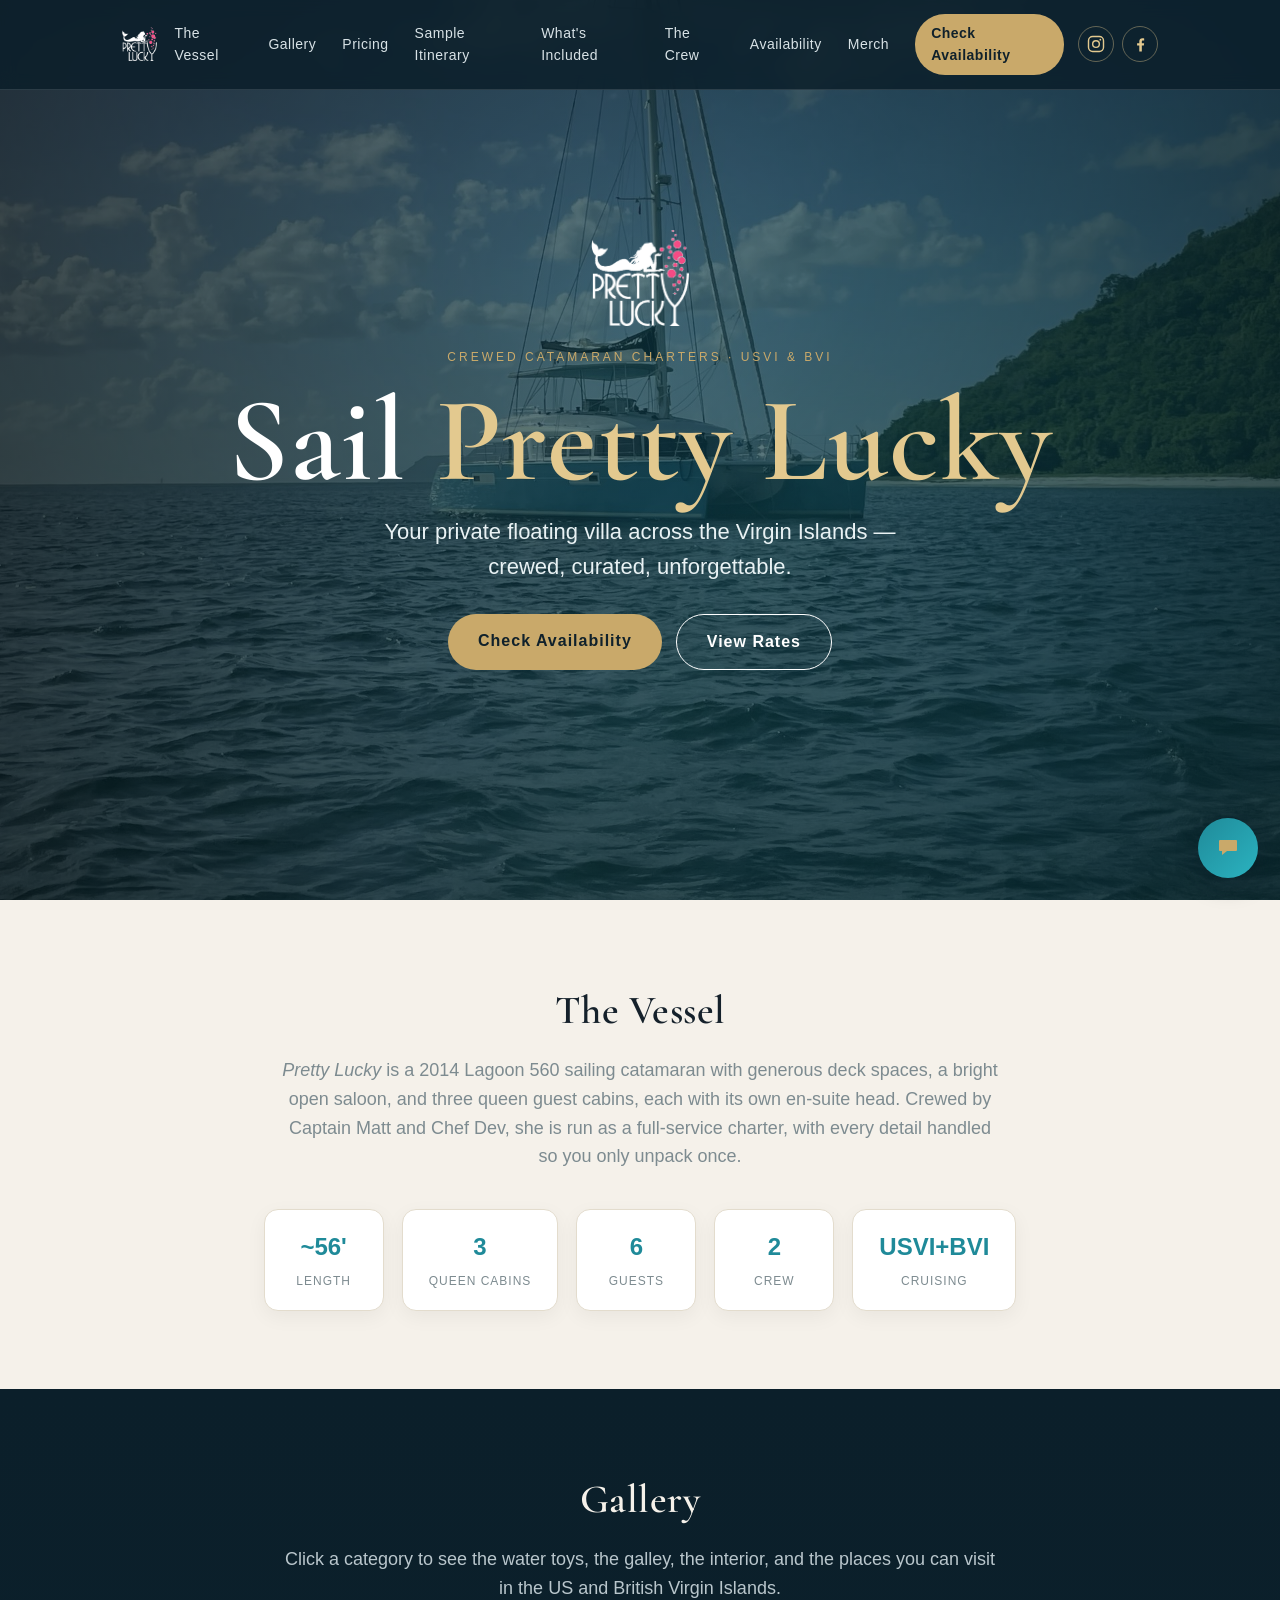
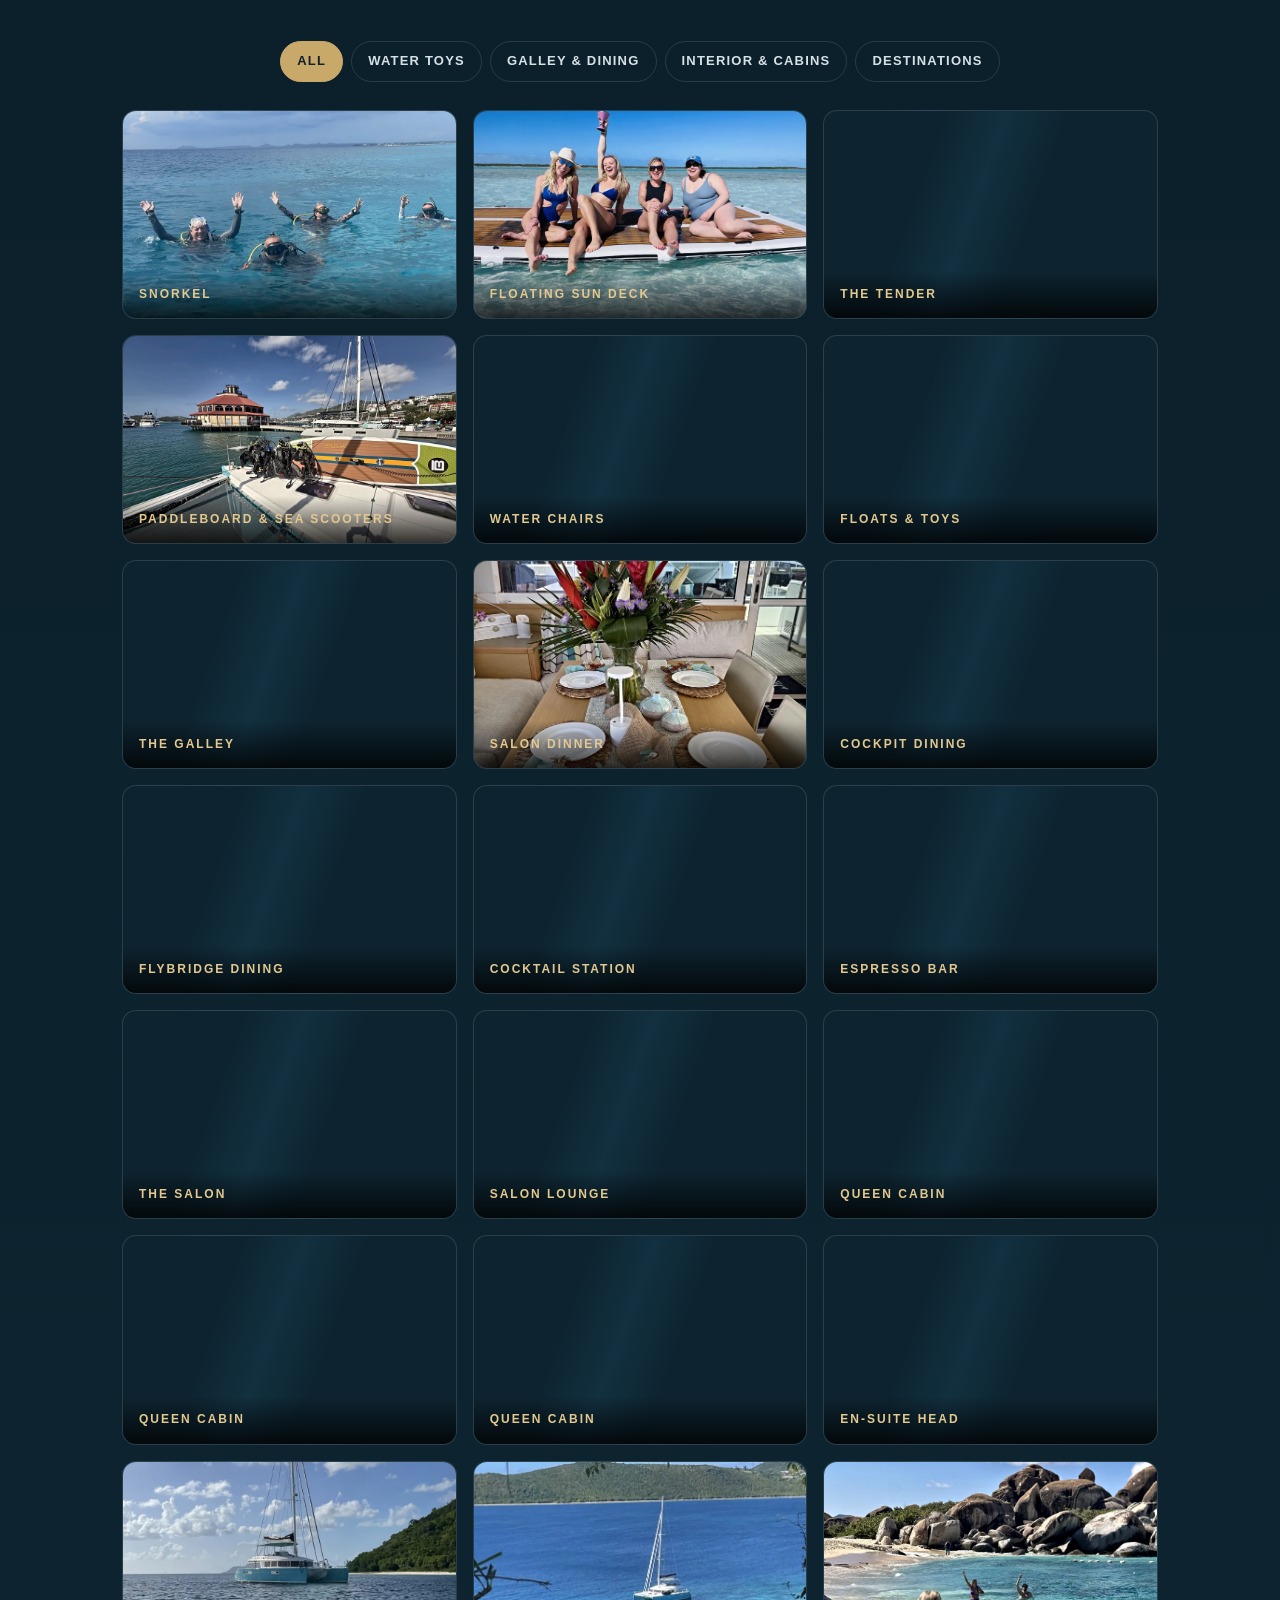
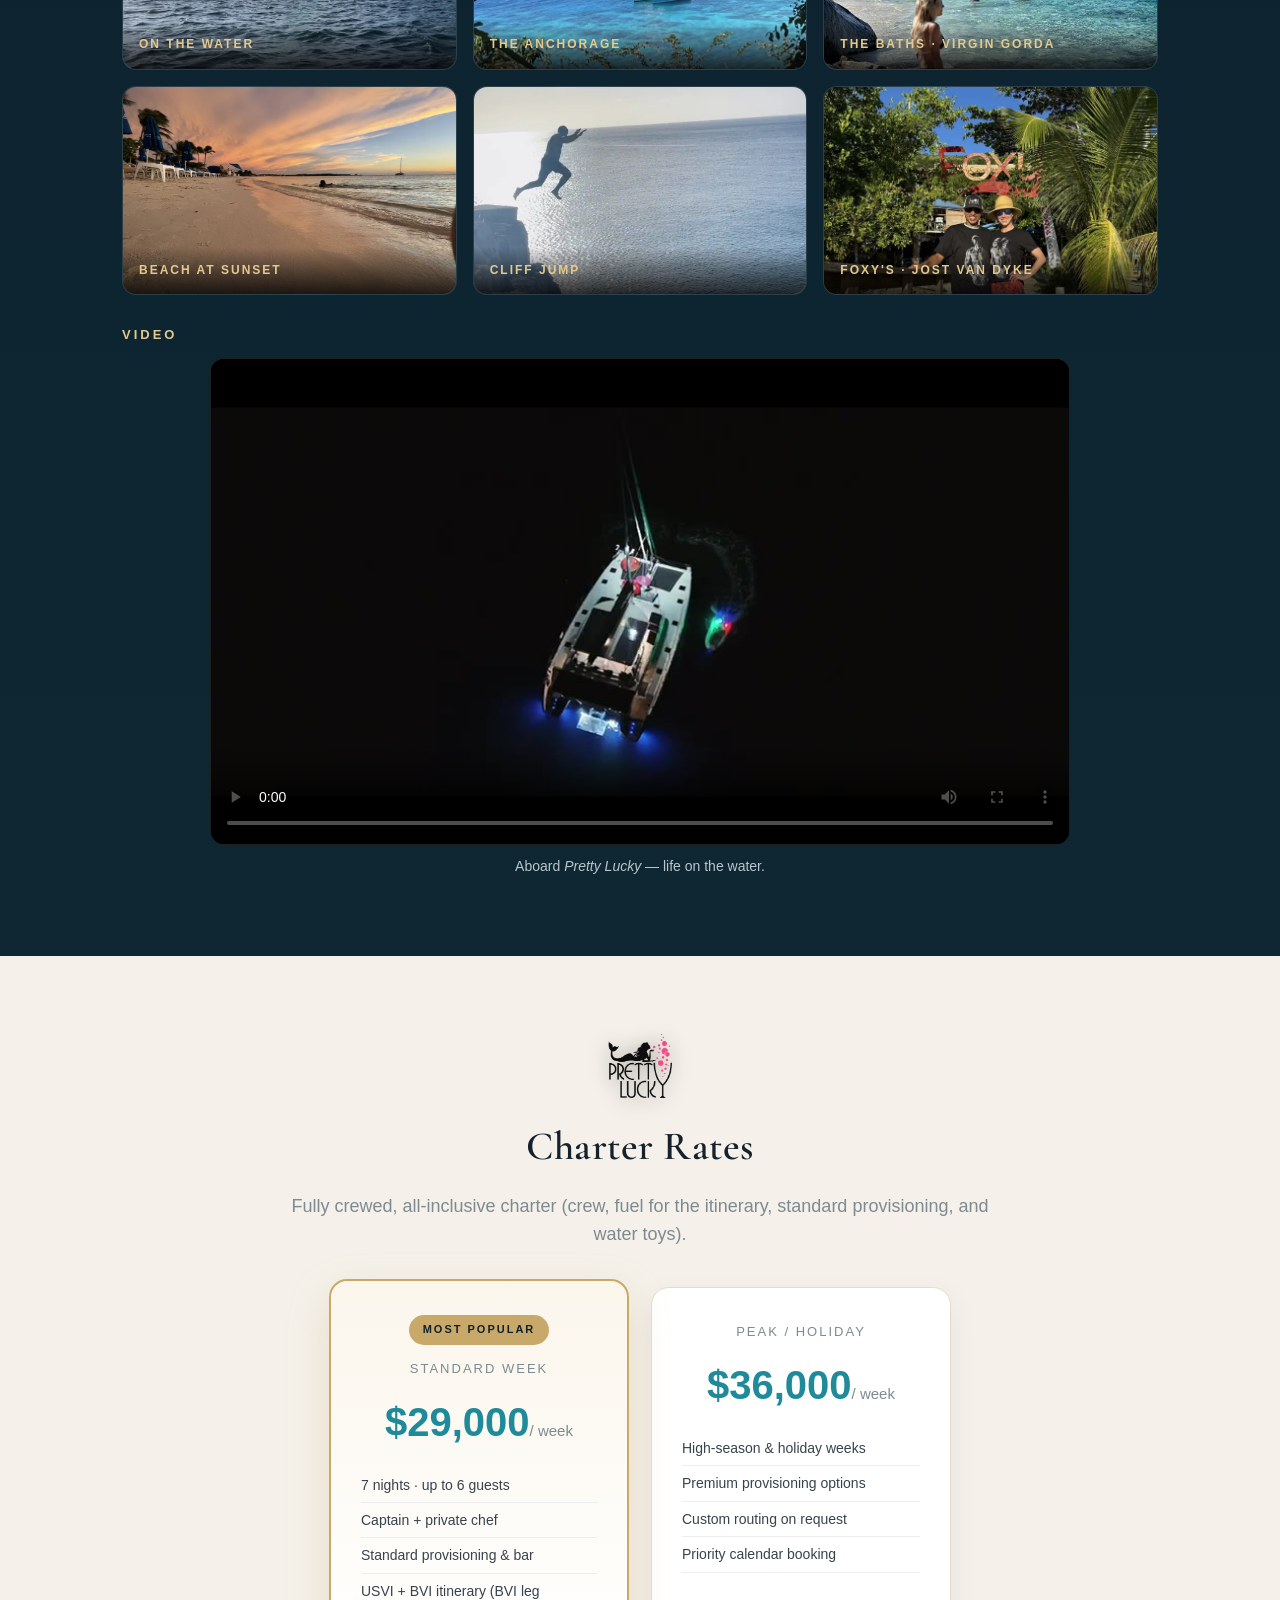
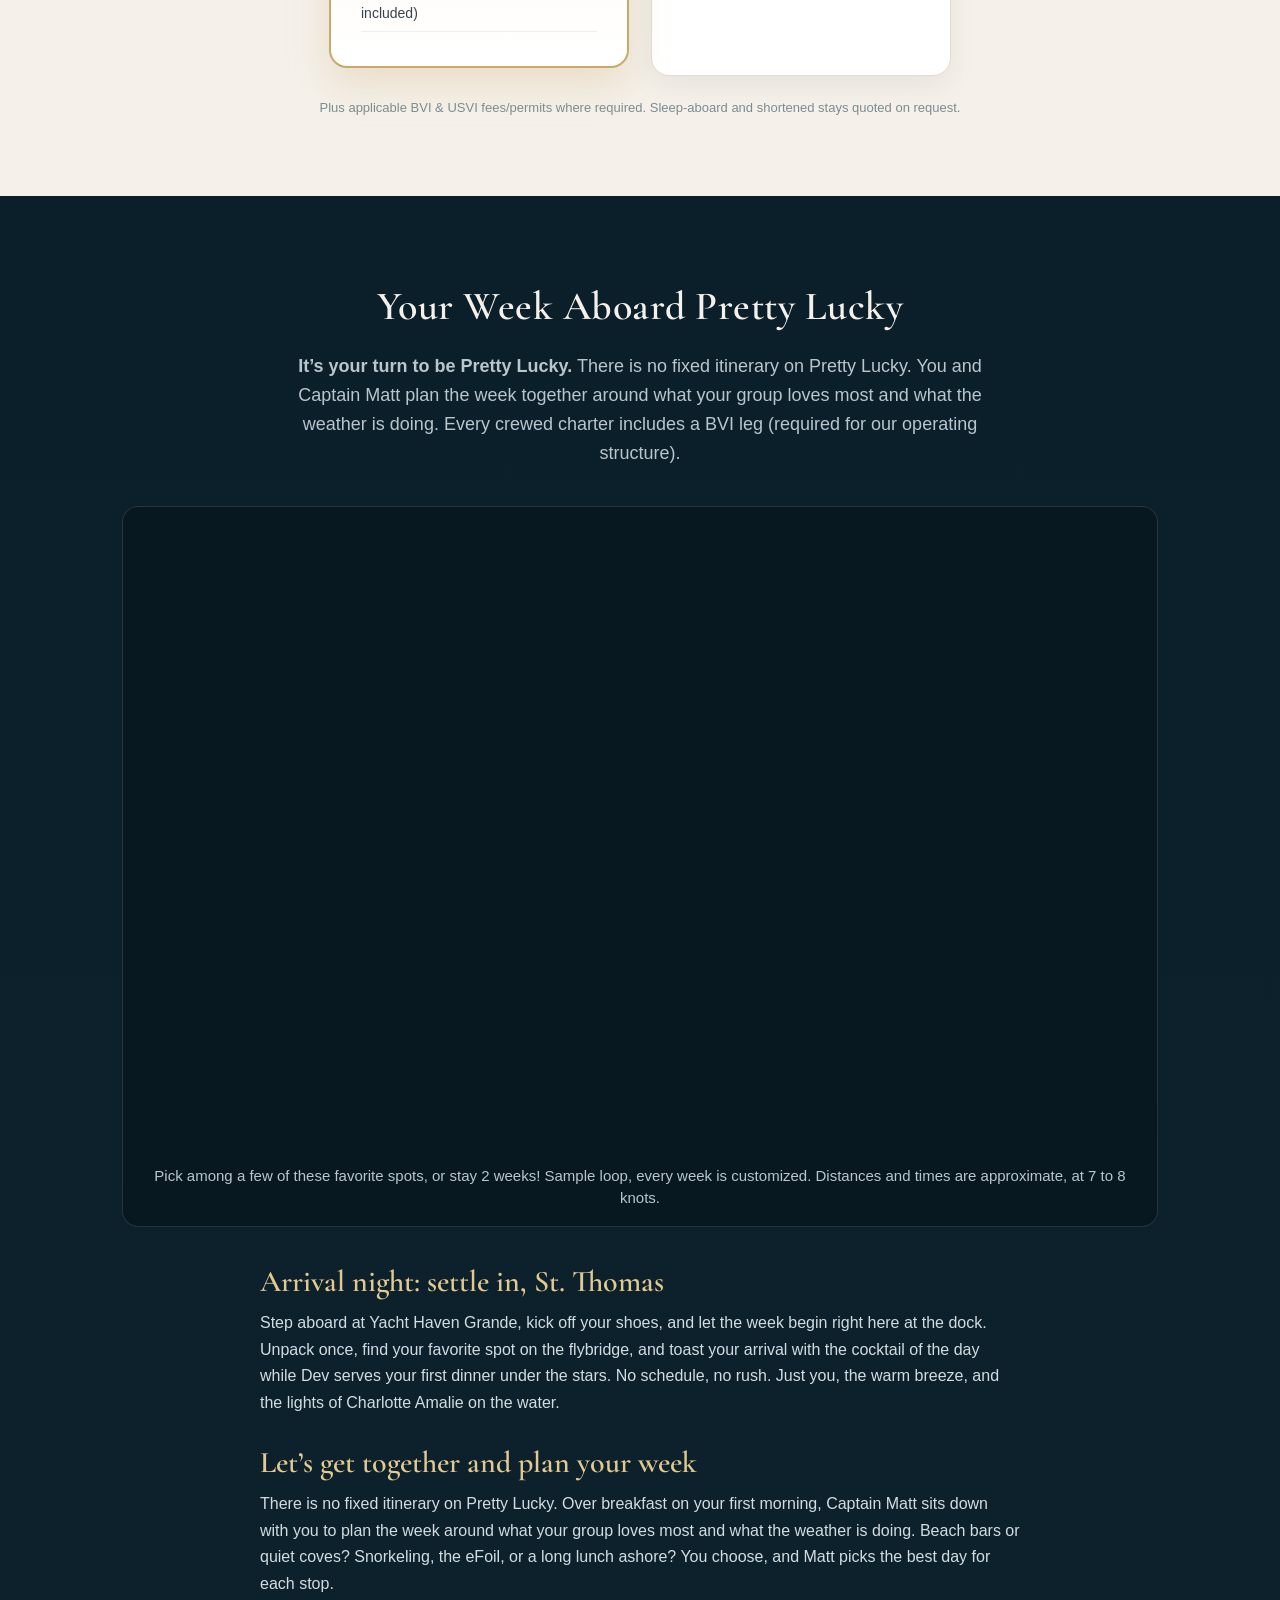
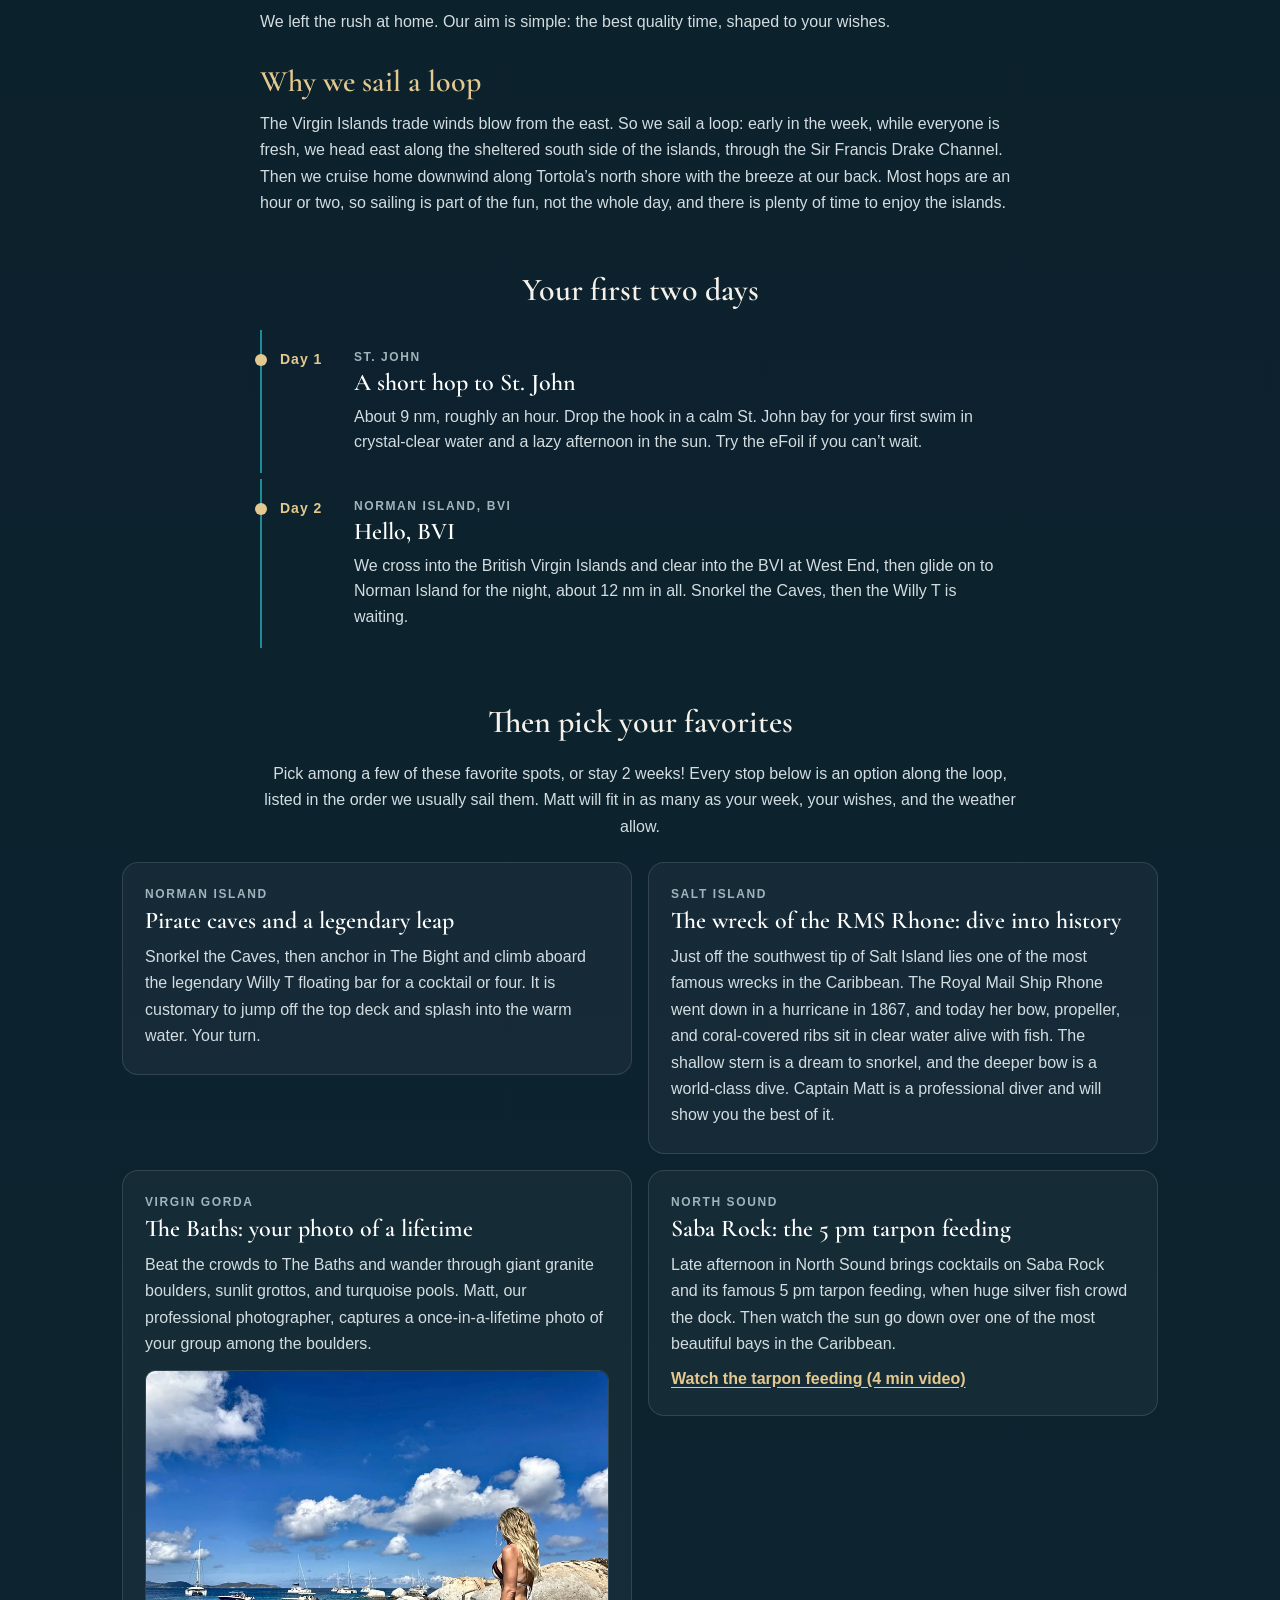
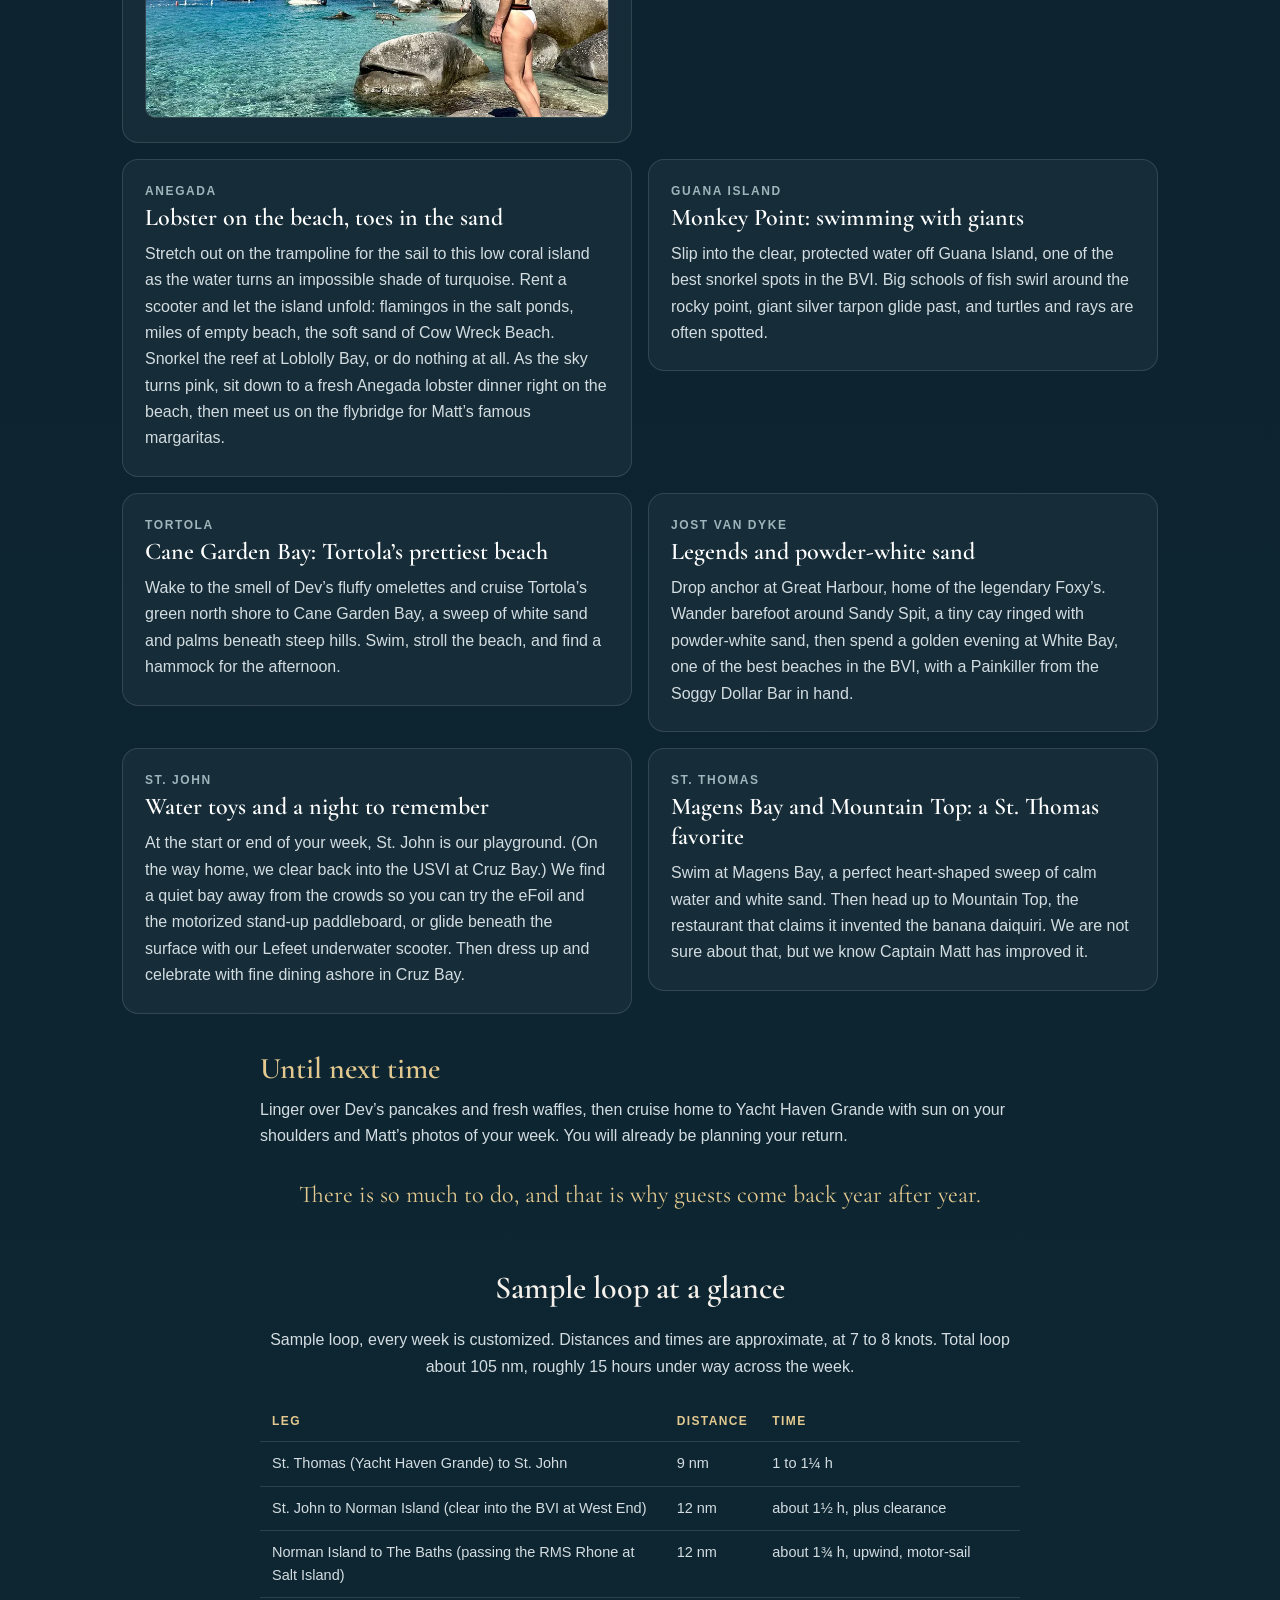
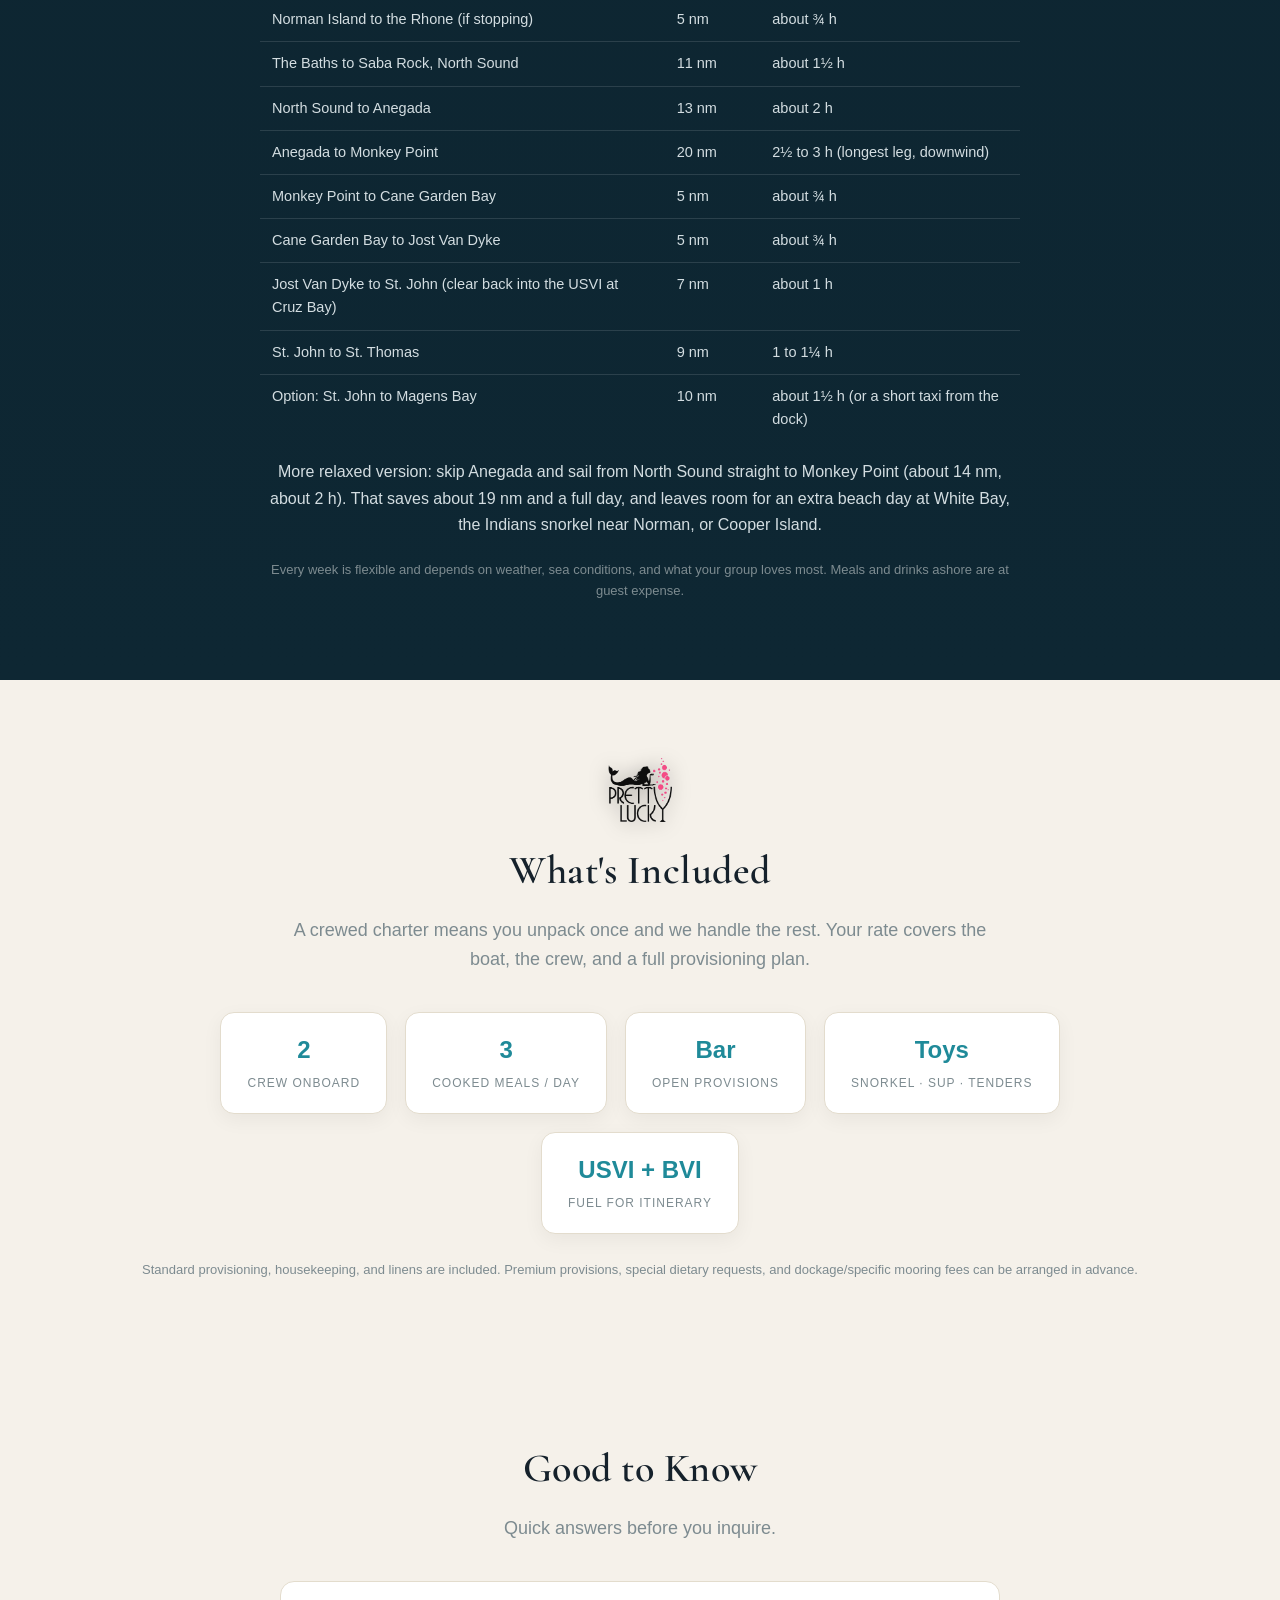
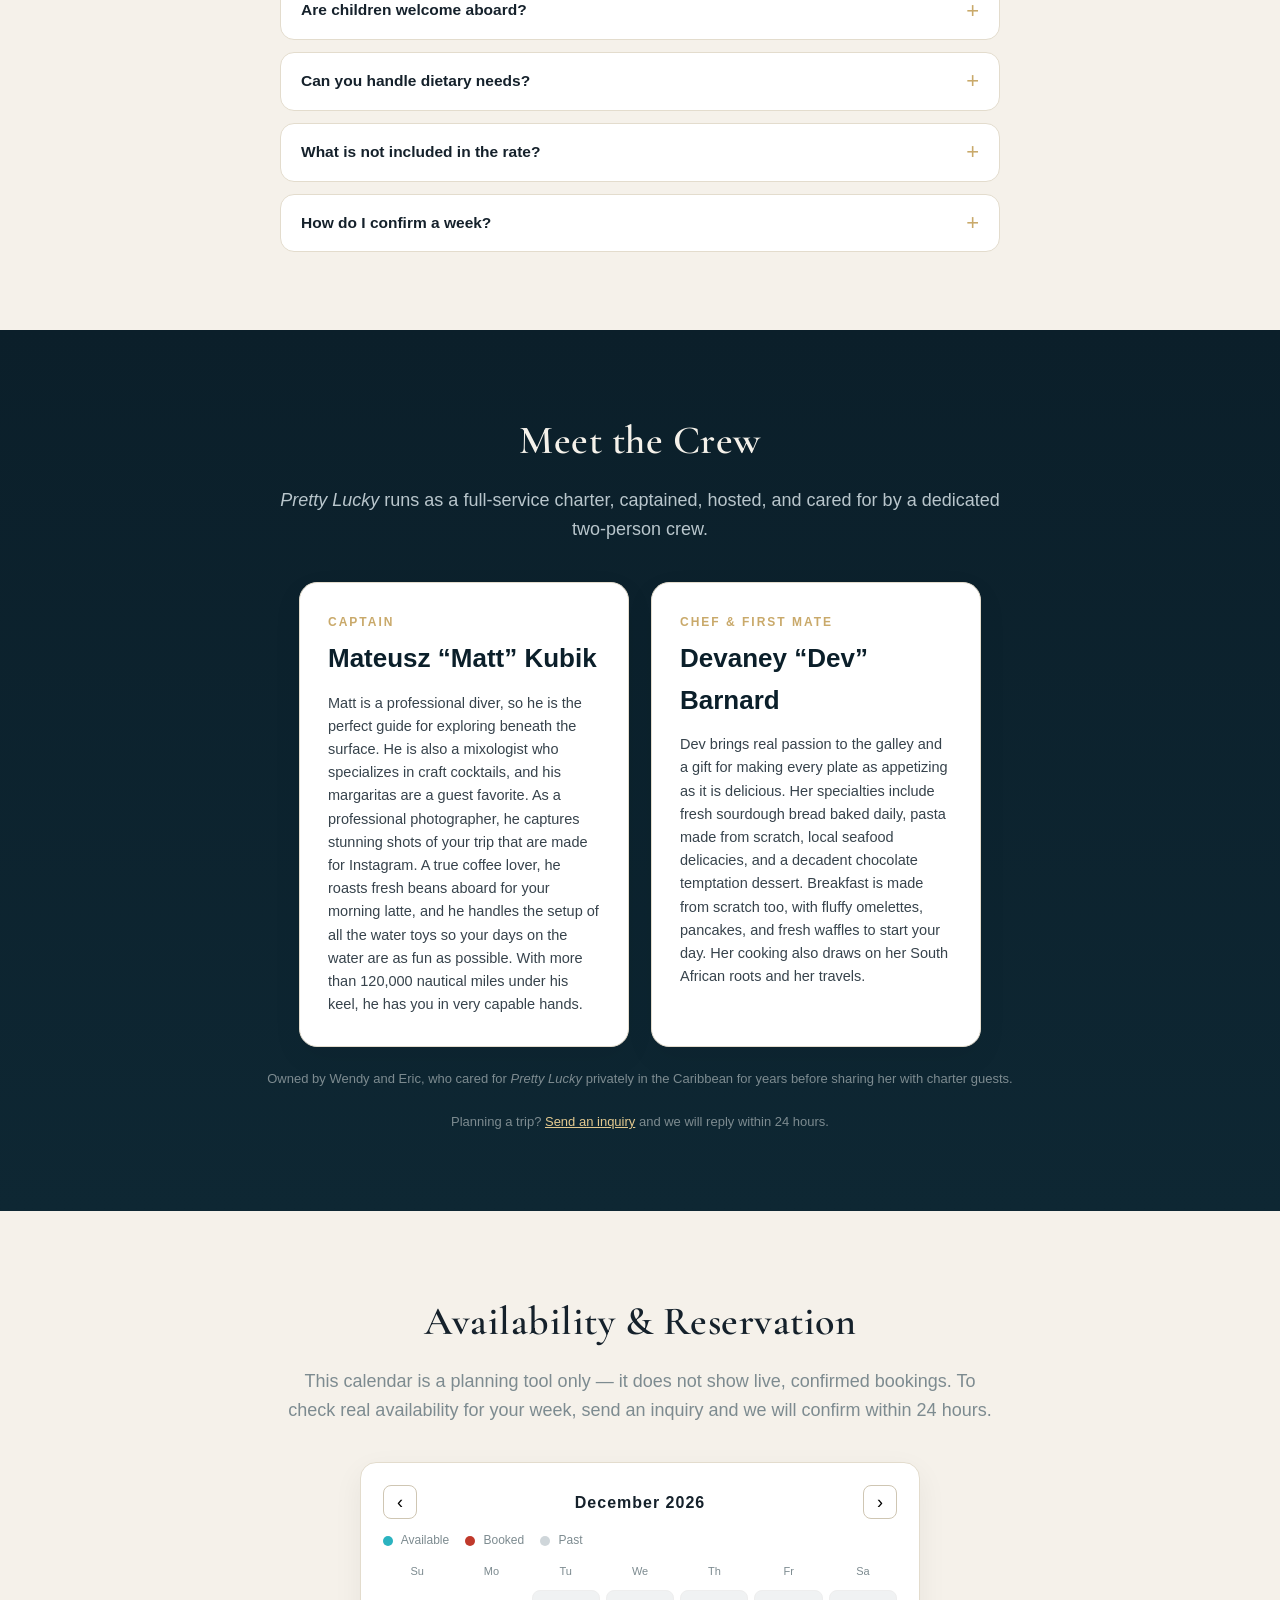
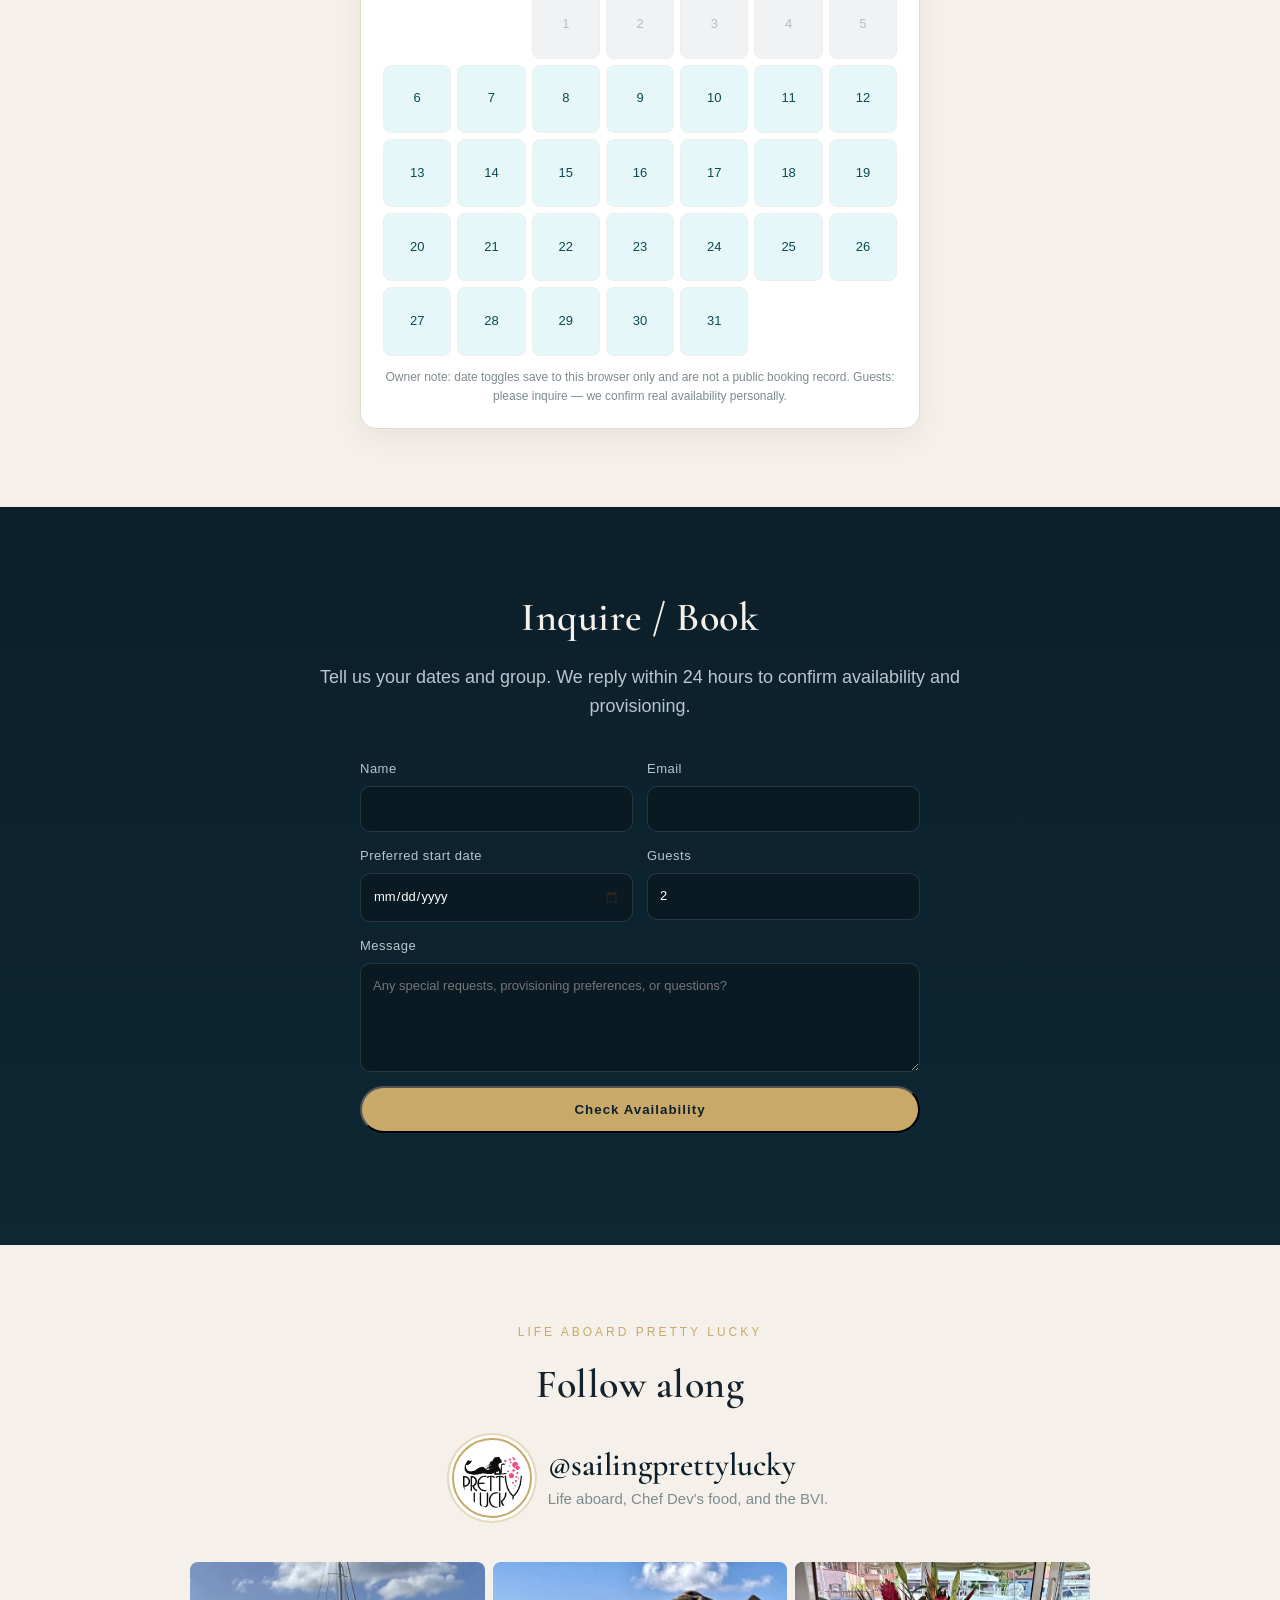
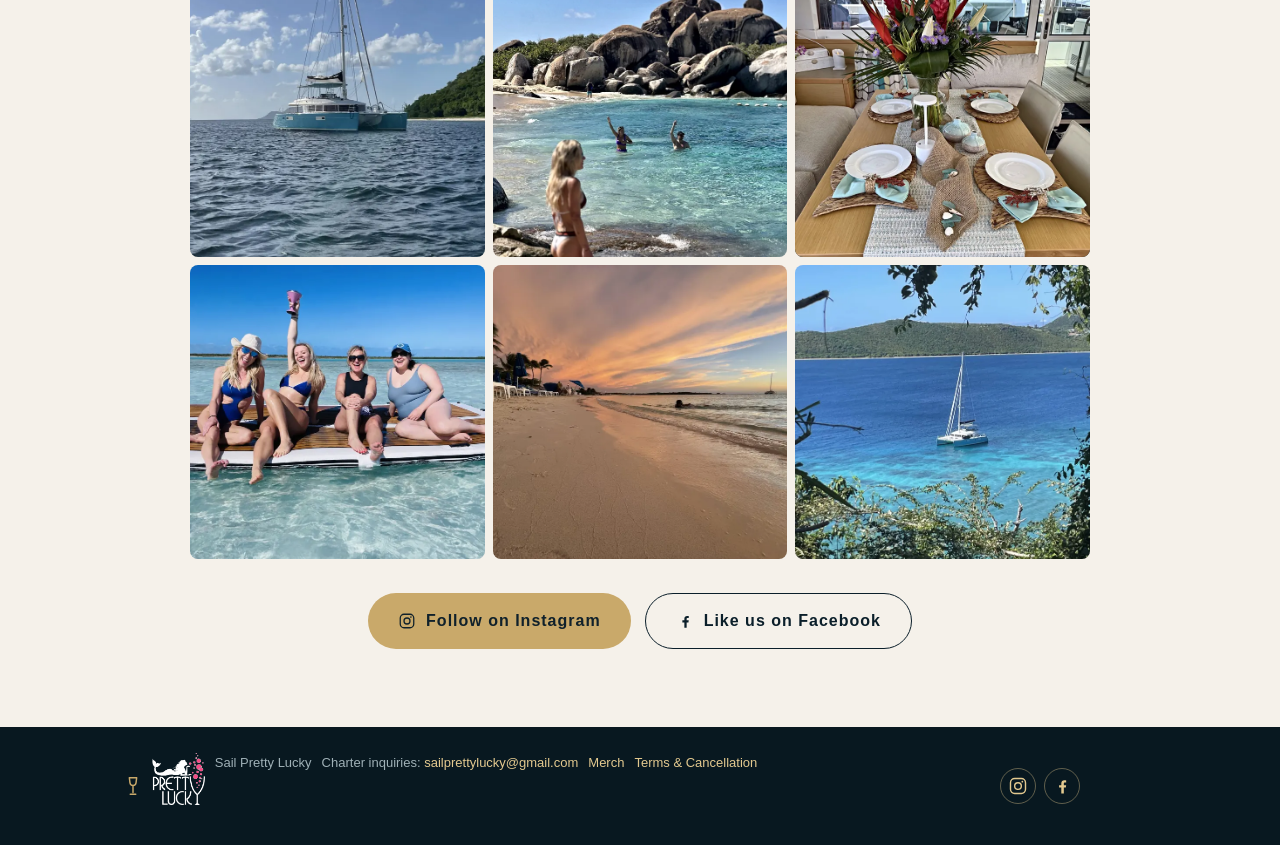
==== commit a5c02127: "Use the real Sailing Pretty Lucky Facebook Page URL" ====
--- a/index.html
+++ b/index.html
@@ -46,7 +46,8 @@
     "email": "sailprettylucky@gmail.com",
     "url": "https://sailprettylucky.com",
     "sameAs": [
-      "https://www.instagram.com/sailingprettylucky/"
+      "https://www.instagram.com/sailingprettylucky/",
+      "https://www.facebook.com/profile.php?id=100092217951122"
     ]
   },
   "offers": [
@@ -77,8 +78,7 @@
   </nav>
   <div class="social-links">
     <a class="social-icon" href="https://www.instagram.com/sailingprettylucky/" target="_blank" rel="noopener" aria-label="Pretty Lucky on Instagram"><svg viewBox="0 0 24 24" width="20" height="20" aria-hidden="true"><rect x="3" y="3" width="18" height="18" rx="5" fill="none" stroke="currentColor" stroke-width="1.7"/><circle cx="12" cy="12" r="4" fill="none" stroke="currentColor" stroke-width="1.7"/><circle cx="17.2" cy="6.8" r="1.05" fill="currentColor"/></svg></a>
-    <!-- TODO: confirm the official Facebook Page URL with Eric. Temporary search link for "Sailing Pretty Lucky" until the real page URL is confirmed. -->
-    <a class="social-icon" href="https://www.facebook.com/search/top?q=Sailing%20Pretty%20Lucky" target="_blank" rel="noopener" aria-label="Pretty Lucky on Facebook"><svg viewBox="0 0 24 24" width="20" height="20" aria-hidden="true"><path fill="currentColor" d="M14.2 21v-7.15h2.4l.36-2.78h-2.76V9.26c0-.8.22-1.35 1.4-1.35H17V5.32C16.77 5.29 15.86 5.2 14.8 5.2c-2.16 0-3.64 1.32-3.64 3.74v2.13H8.5v2.78h2.66V21h3.04z"/></svg></a>
+    <a class="social-icon" href="https://www.facebook.com/profile.php?id=100092217951122" target="_blank" rel="noopener" aria-label="Pretty Lucky on Facebook"><svg viewBox="0 0 24 24" width="20" height="20" aria-hidden="true"><path fill="currentColor" d="M14.2 21v-7.15h2.4l.36-2.78h-2.76V9.26c0-.8.22-1.35 1.4-1.35H17V5.32C16.77 5.29 15.86 5.2 14.8 5.2c-2.16 0-3.64 1.32-3.64 3.74v2.13H8.5v2.78h2.66V21h3.04z"/></svg></a>
   </div>
   <button class="nav__toggle" id="navToggle" aria-label="Menu">☰</button>
   </div>
@@ -800,8 +800,7 @@
       </div>
       <div class="follow__buttons">
         <a class="btn btn--primary" href="https://www.instagram.com/sailingprettylucky/" target="_blank" rel="noopener"><svg viewBox="0 0 24 24" width="20" height="20" aria-hidden="true"><rect x="3" y="3" width="18" height="18" rx="5" fill="none" stroke="currentColor" stroke-width="1.7"/><circle cx="12" cy="12" r="4" fill="none" stroke="currentColor" stroke-width="1.7"/><circle cx="17.2" cy="6.8" r="1.05" fill="currentColor"/></svg> Follow on Instagram</a>
-        <!-- TODO: confirm the official Facebook Page URL with Eric. Temporary search link for "Sailing Pretty Lucky" until the real page URL is confirmed. -->
-        <a class="btn btn--outline" href="https://www.facebook.com/search/top?q=Sailing%20Pretty%20Lucky" target="_blank" rel="noopener"><svg viewBox="0 0 24 24" width="20" height="20" aria-hidden="true"><path fill="currentColor" d="M14.2 21v-7.15h2.4l.36-2.78h-2.76V9.26c0-.8.22-1.35 1.4-1.35H17V5.32C16.77 5.29 15.86 5.2 14.8 5.2c-2.16 0-3.64 1.32-3.64 3.74v2.13H8.5v2.78h2.66V21h3.04z"/></svg> Like us on Facebook</a>
+        <a class="btn btn--outline" href="https://www.facebook.com/profile.php?id=100092217951122" target="_blank" rel="noopener"><svg viewBox="0 0 24 24" width="20" height="20" aria-hidden="true"><path fill="currentColor" d="M14.2 21v-7.15h2.4l.36-2.78h-2.76V9.26c0-.8.22-1.35 1.4-1.35H17V5.32C16.77 5.29 15.86 5.2 14.8 5.2c-2.16 0-3.64 1.32-3.64 3.74v2.13H8.5v2.78h2.66V21h3.04z"/></svg> Like us on Facebook</a>
       </div>
     </div>
   </section>
@@ -819,8 +818,7 @@
 <span><a href="terms.html">Terms &amp; Cancellation</a></span>
 <div class="social-links">
     <a class="social-icon" href="https://www.instagram.com/sailingprettylucky/" target="_blank" rel="noopener" aria-label="Pretty Lucky on Instagram"><svg viewBox="0 0 24 24" width="20" height="20" aria-hidden="true"><rect x="3" y="3" width="18" height="18" rx="5" fill="none" stroke="currentColor" stroke-width="1.7"/><circle cx="12" cy="12" r="4" fill="none" stroke="currentColor" stroke-width="1.7"/><circle cx="17.2" cy="6.8" r="1.05" fill="currentColor"/></svg></a>
-    <!-- TODO: confirm the official Facebook Page URL with Eric. Temporary search link for "Sailing Pretty Lucky" until the real page URL is confirmed. -->
-    <a class="social-icon" href="https://www.facebook.com/search/top?q=Sailing%20Pretty%20Lucky" target="_blank" rel="noopener" aria-label="Pretty Lucky on Facebook"><svg viewBox="0 0 24 24" width="20" height="20" aria-hidden="true"><path fill="currentColor" d="M14.2 21v-7.15h2.4l.36-2.78h-2.76V9.26c0-.8.22-1.35 1.4-1.35H17V5.32C16.77 5.29 15.86 5.2 14.8 5.2c-2.16 0-3.64 1.32-3.64 3.74v2.13H8.5v2.78h2.66V21h3.04z"/></svg></a>
+    <a class="social-icon" href="https://www.facebook.com/profile.php?id=100092217951122" target="_blank" rel="noopener" aria-label="Pretty Lucky on Facebook"><svg viewBox="0 0 24 24" width="20" height="20" aria-hidden="true"><path fill="currentColor" d="M14.2 21v-7.15h2.4l.36-2.78h-2.76V9.26c0-.8.22-1.35 1.4-1.35H17V5.32C16.77 5.29 15.86 5.2 14.8 5.2c-2.16 0-3.64 1.32-3.64 3.74v2.13H8.5v2.78h2.66V21h3.04z"/></svg></a>
   </div>
 </div>
 </footer>
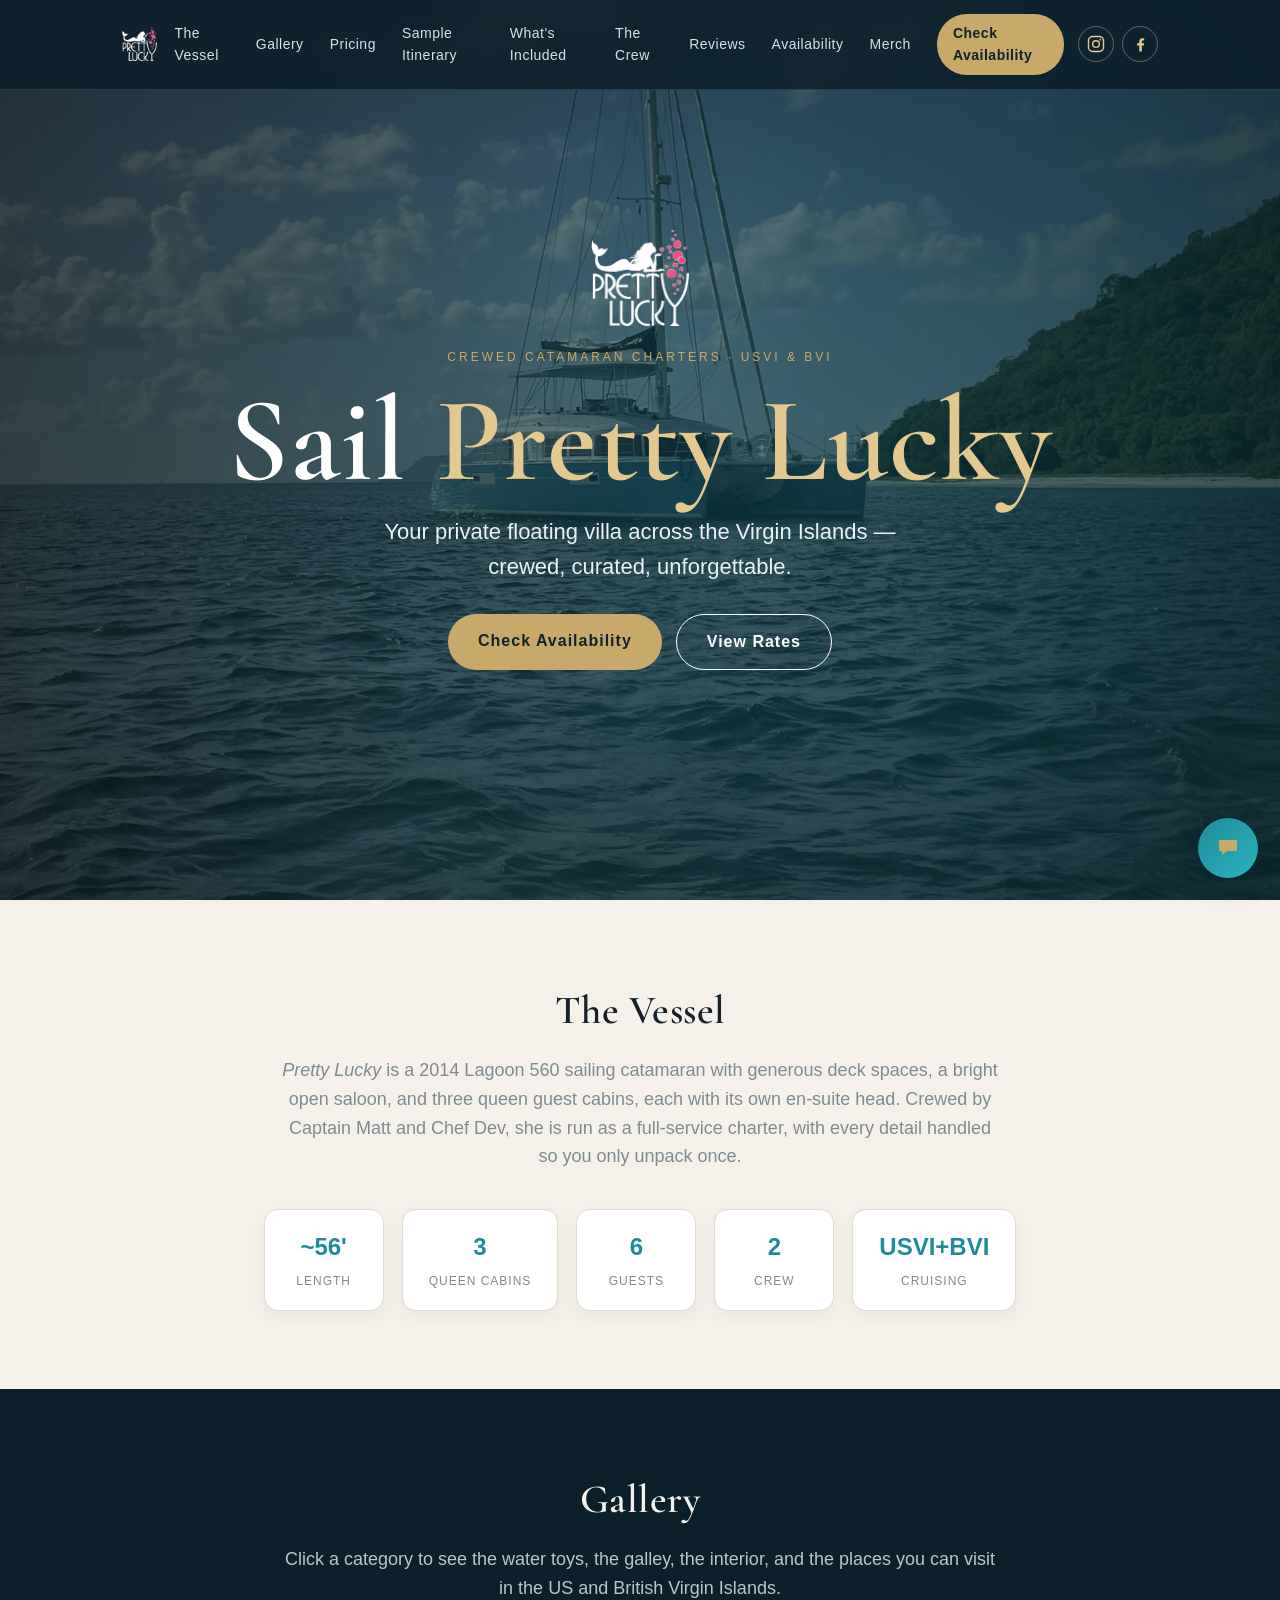
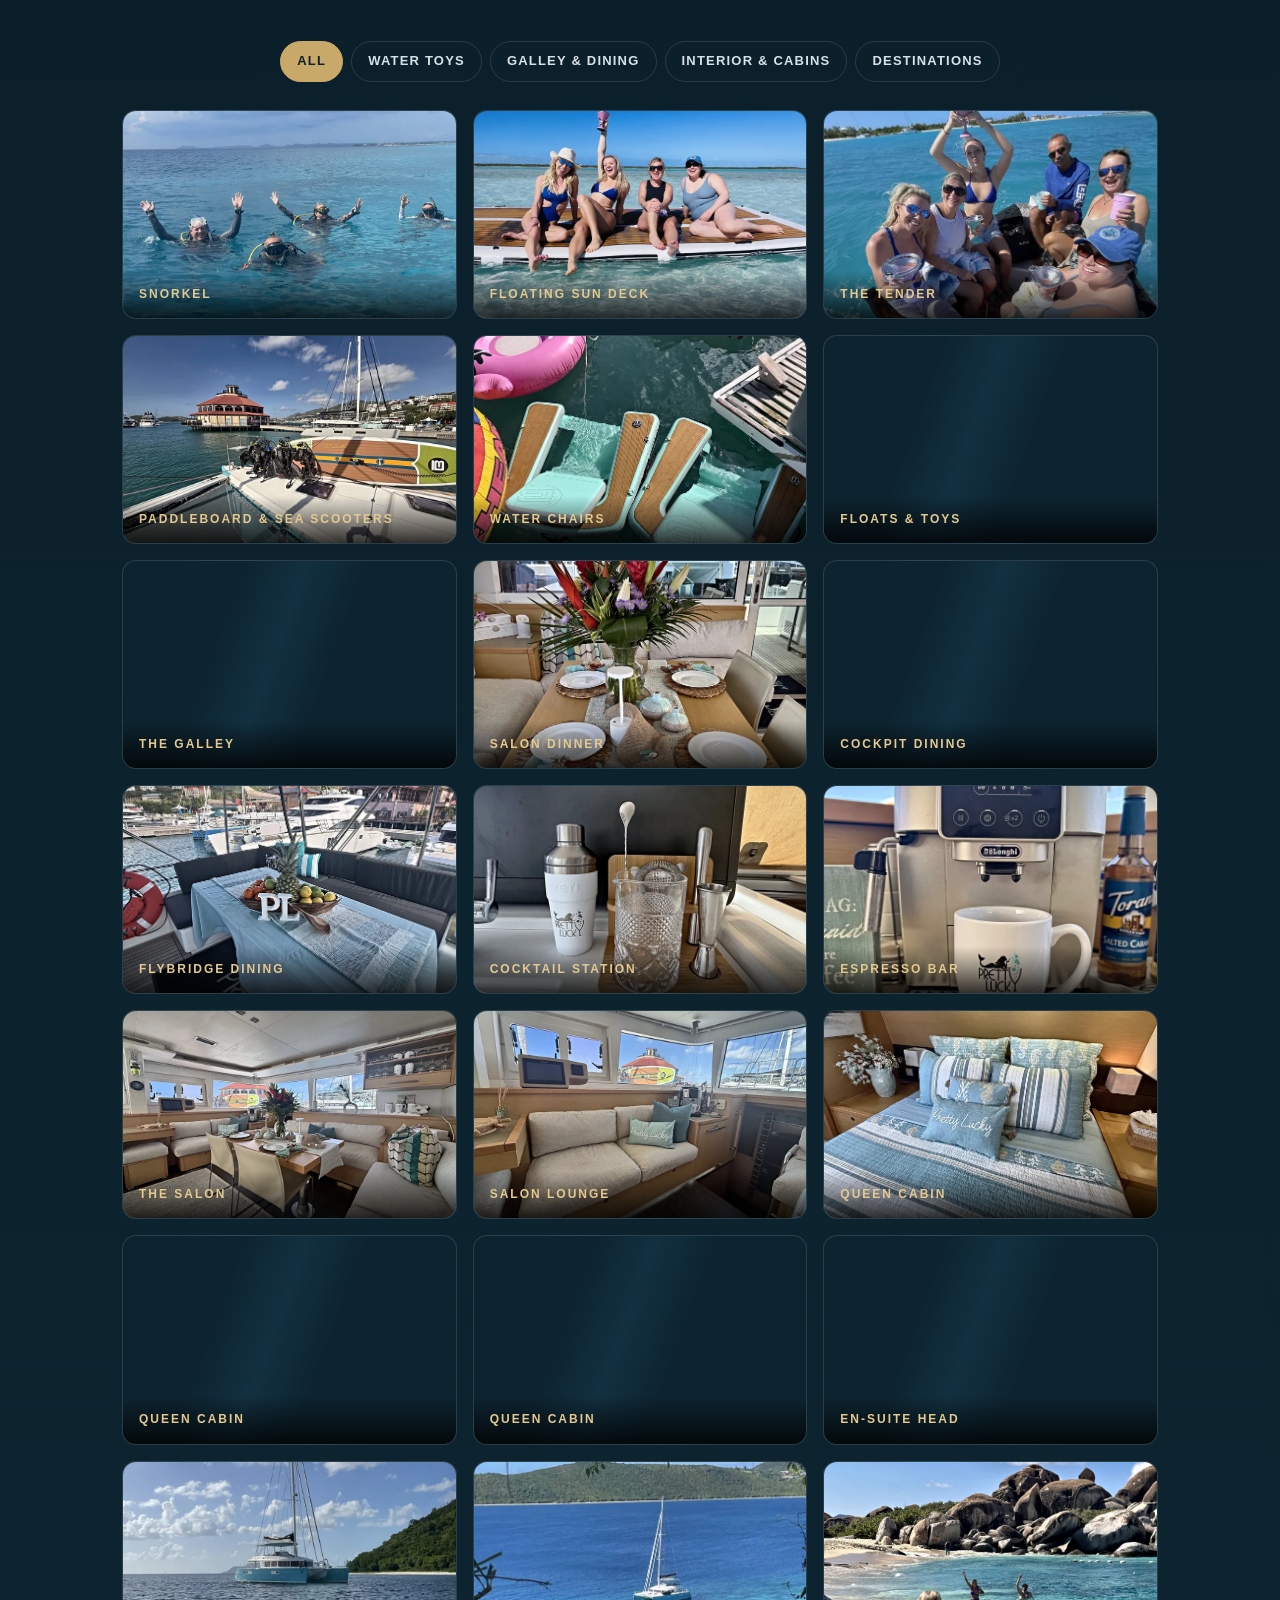
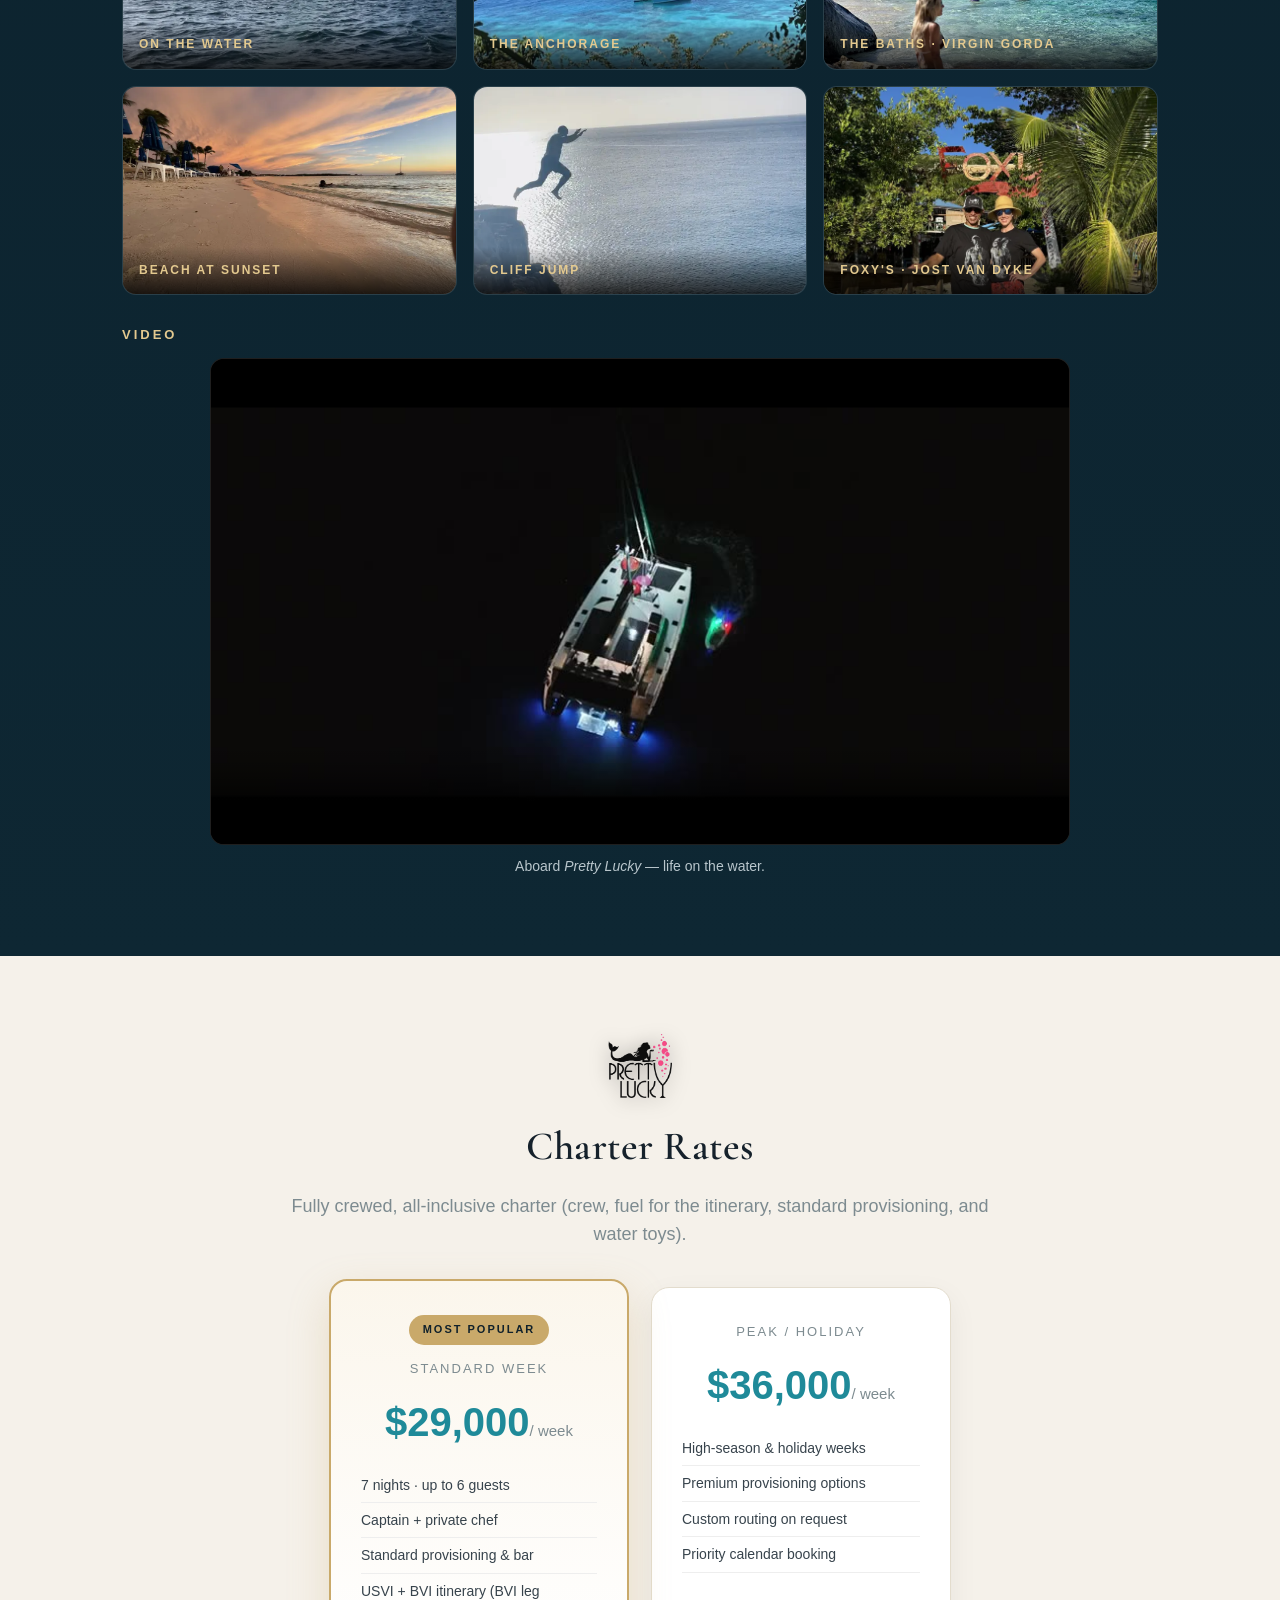
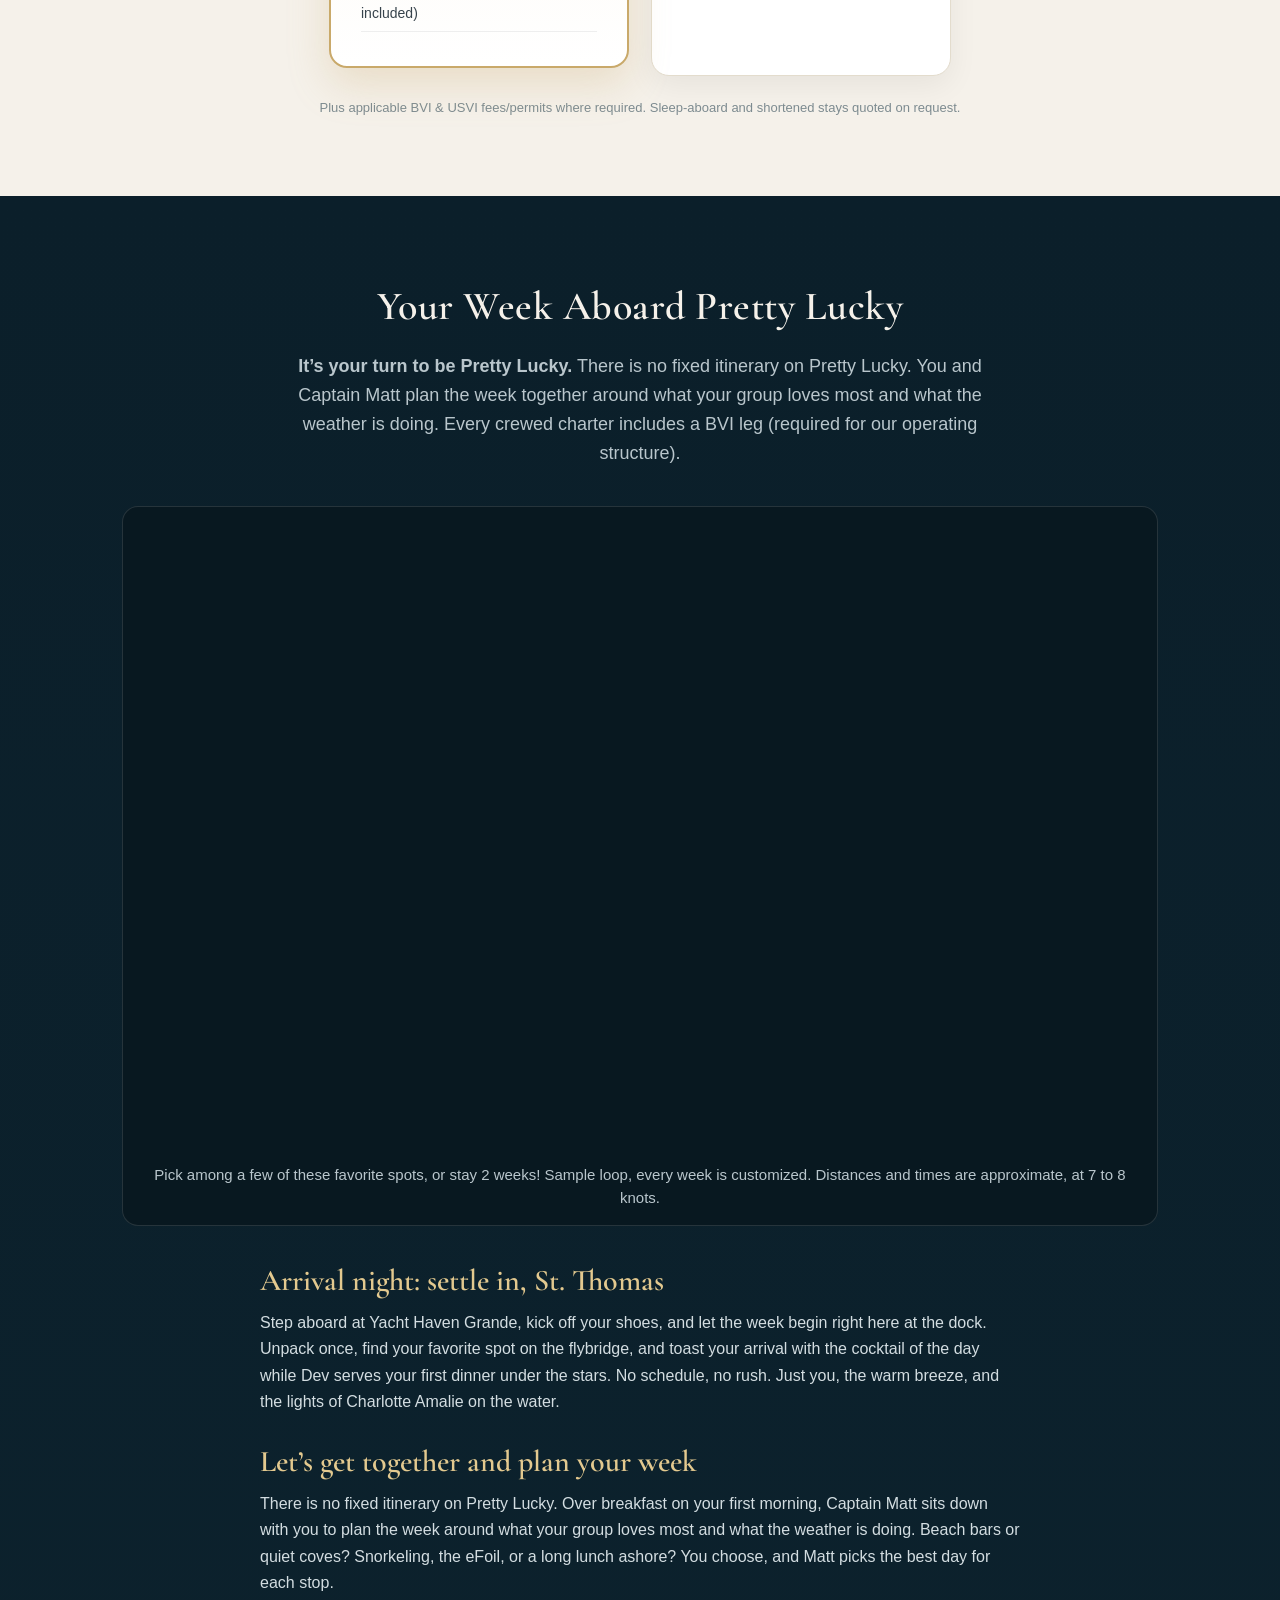
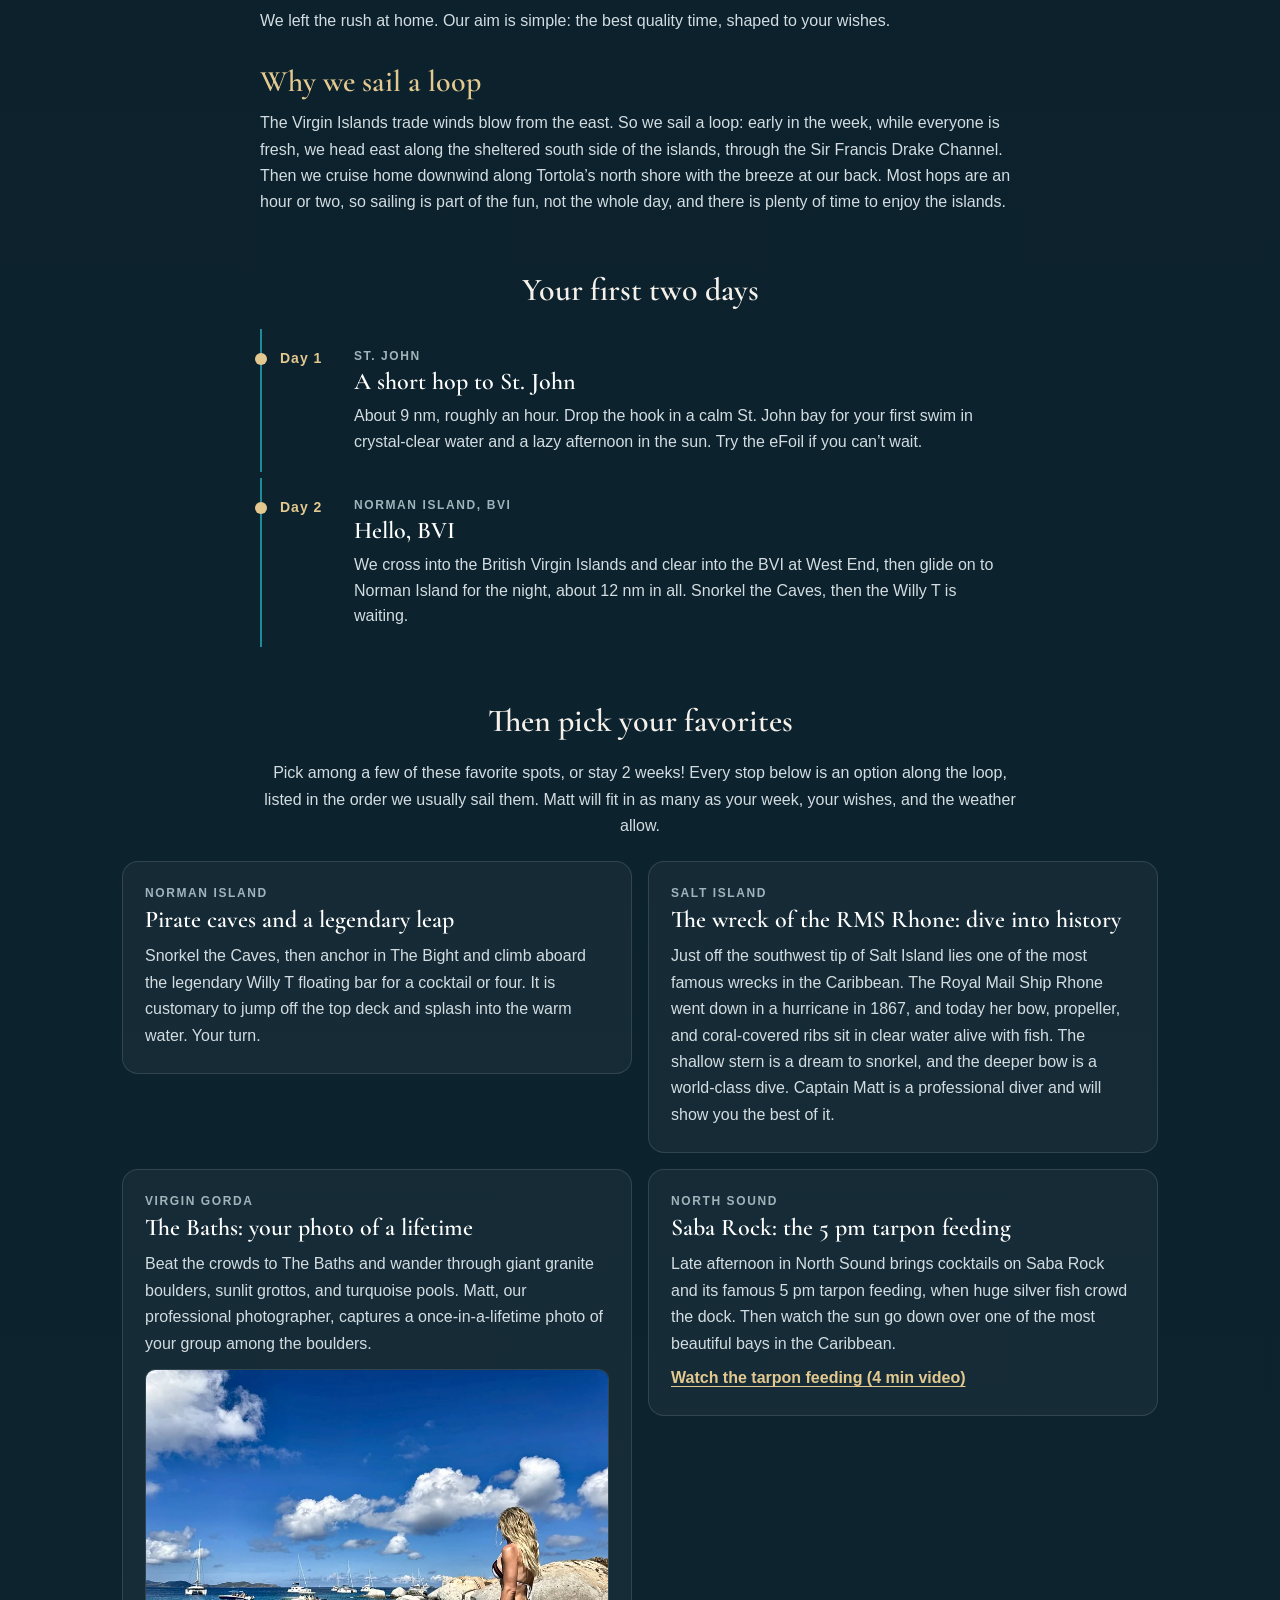
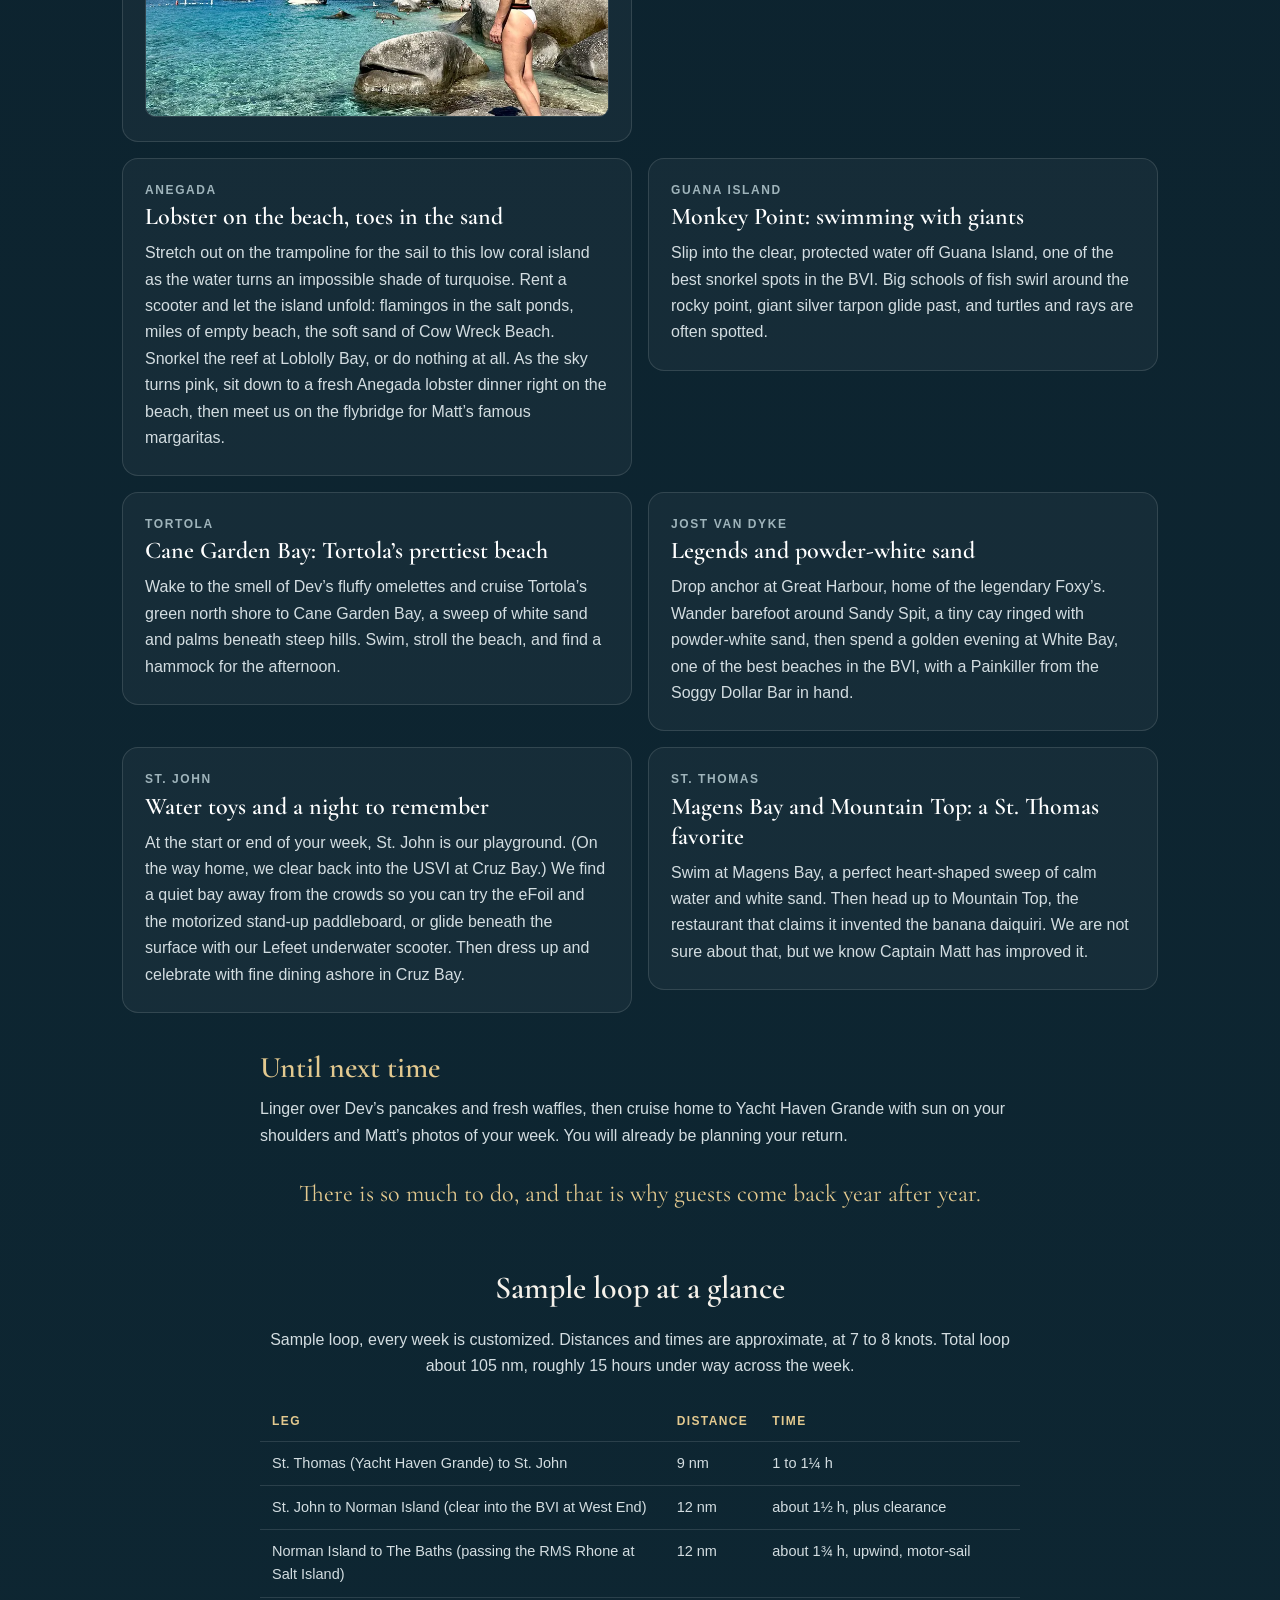
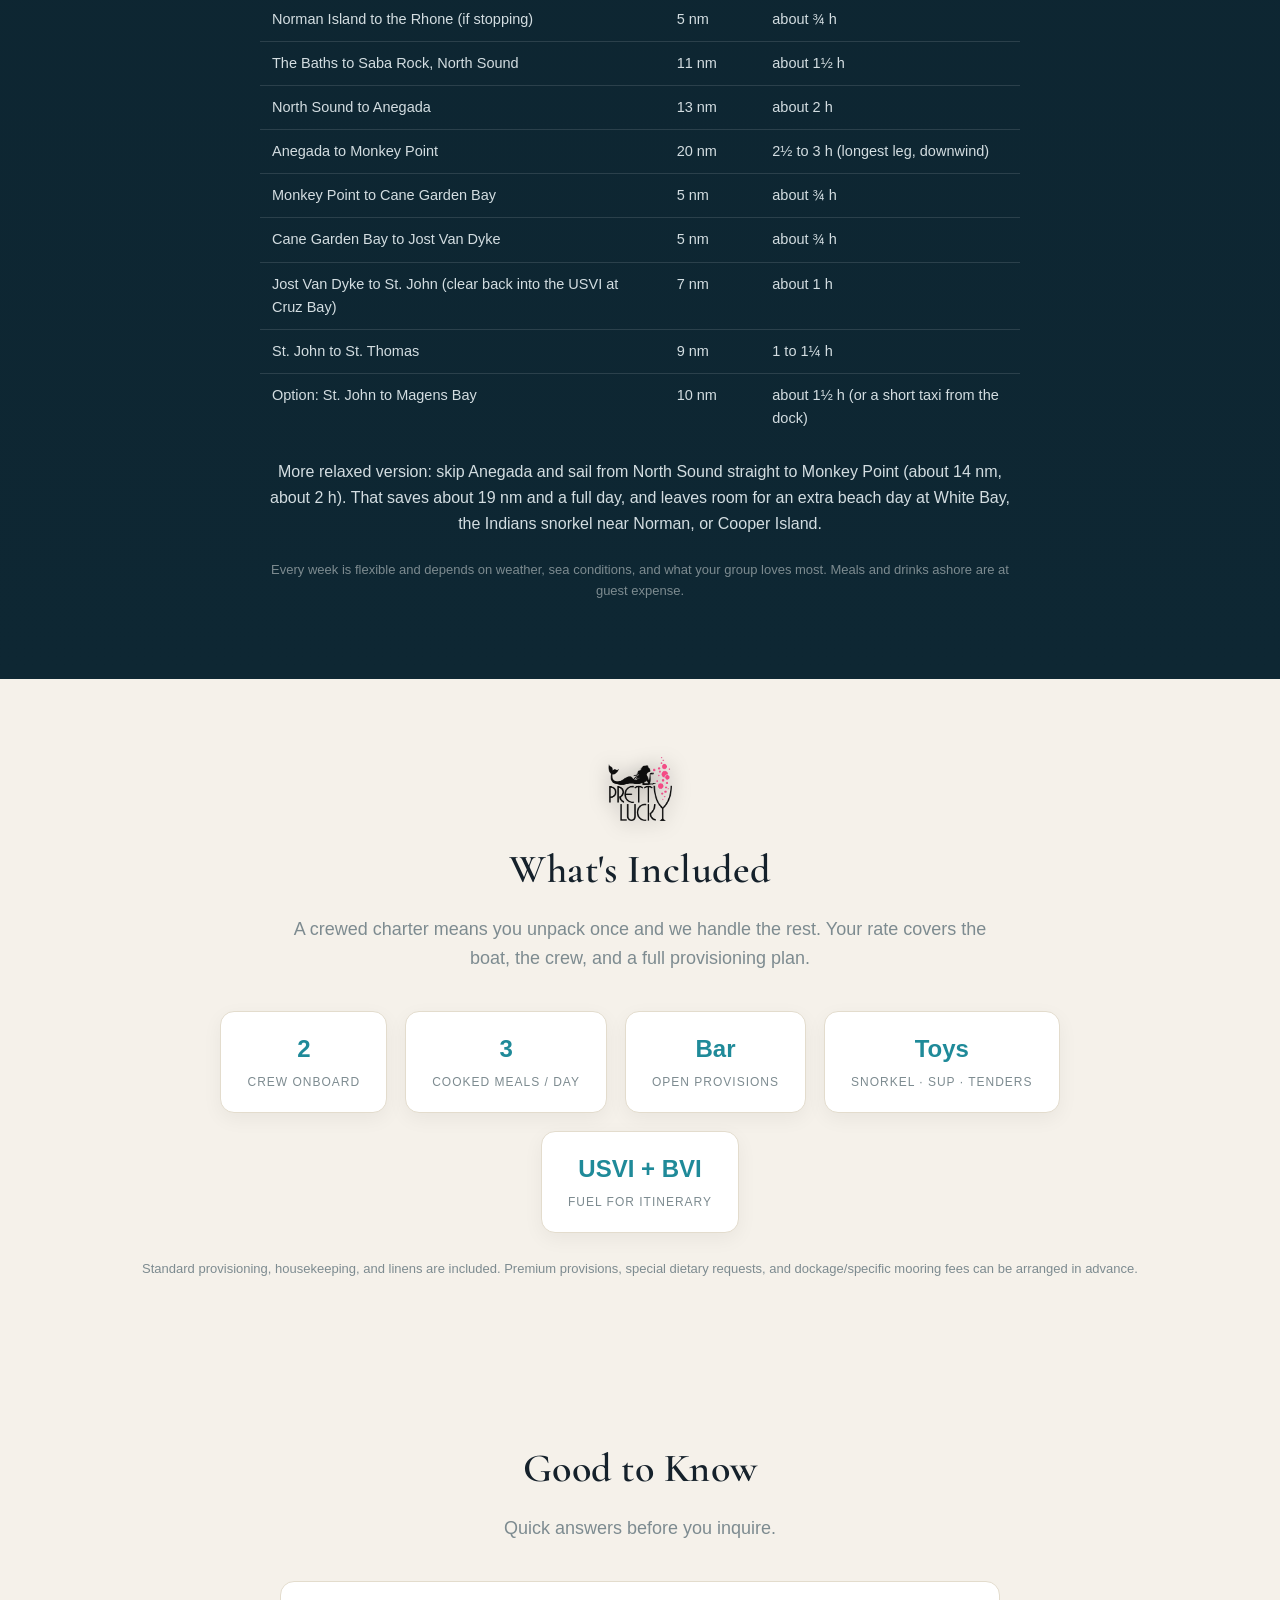
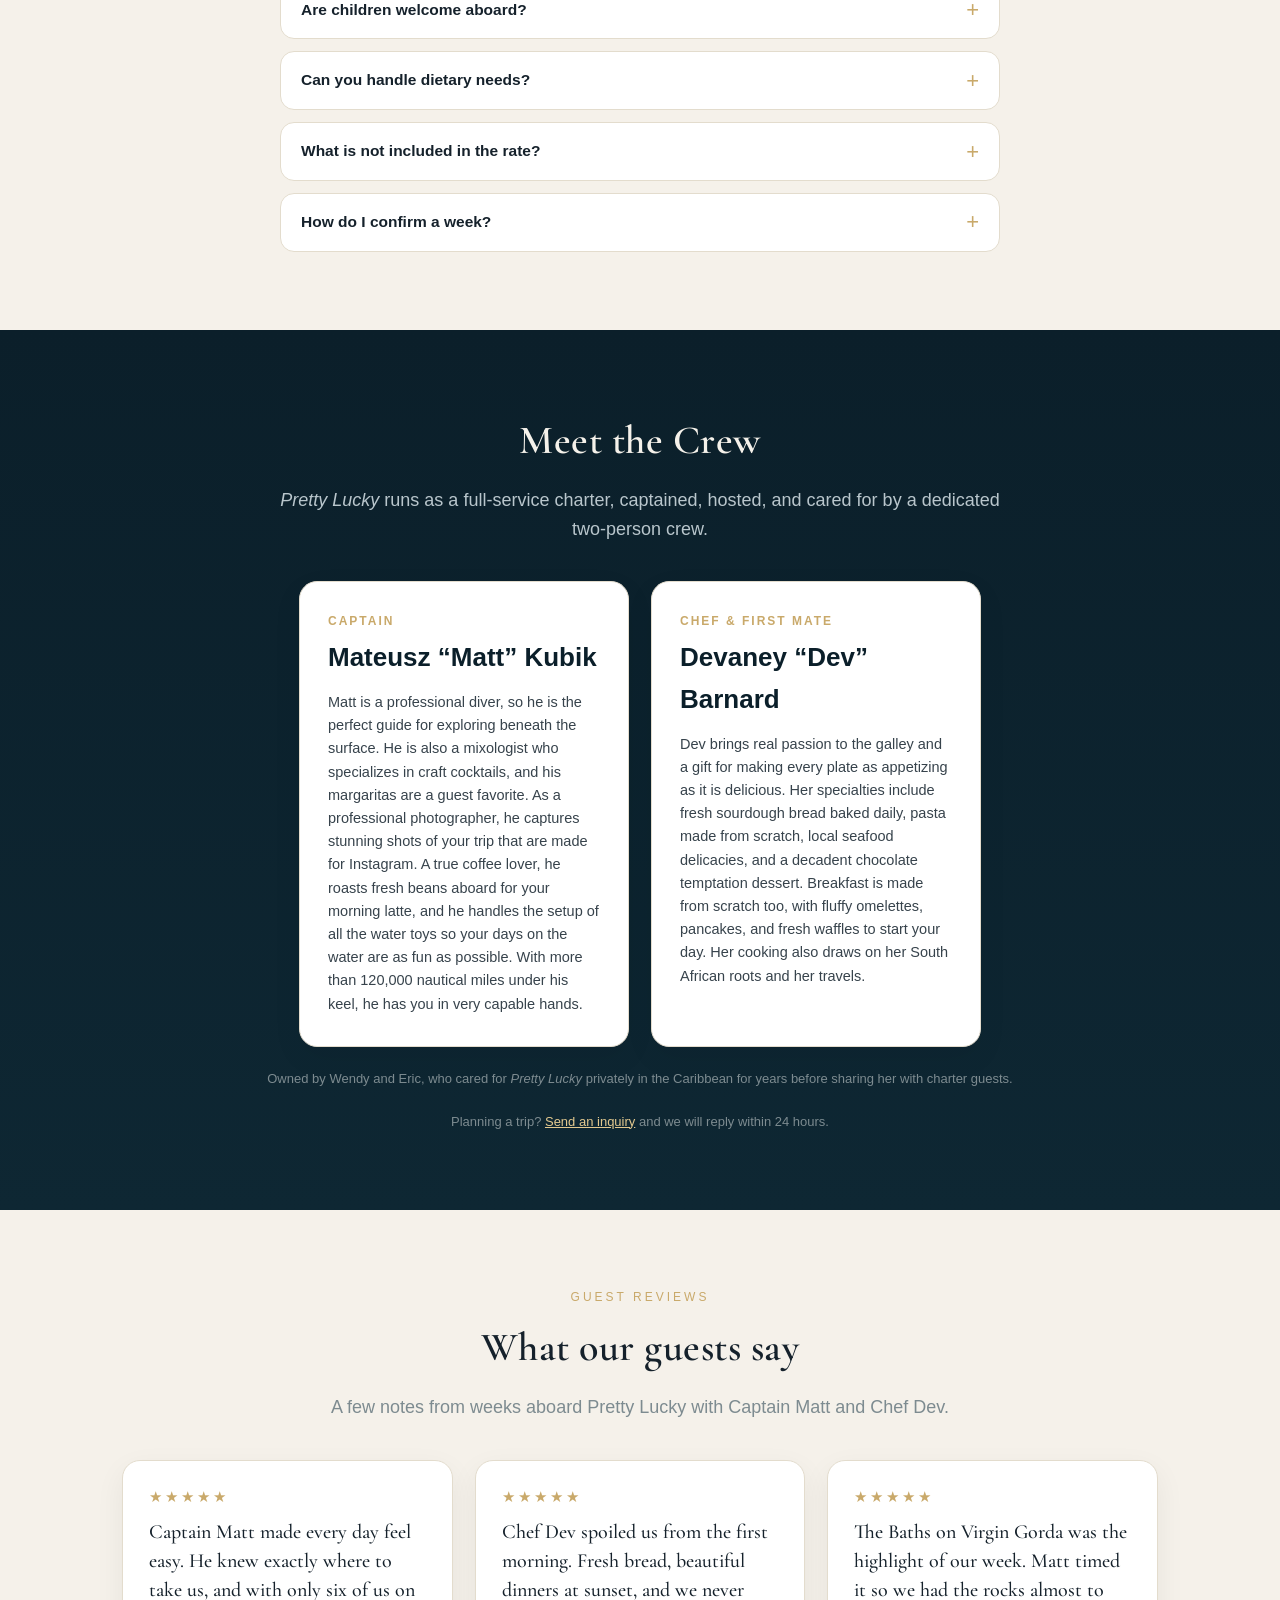
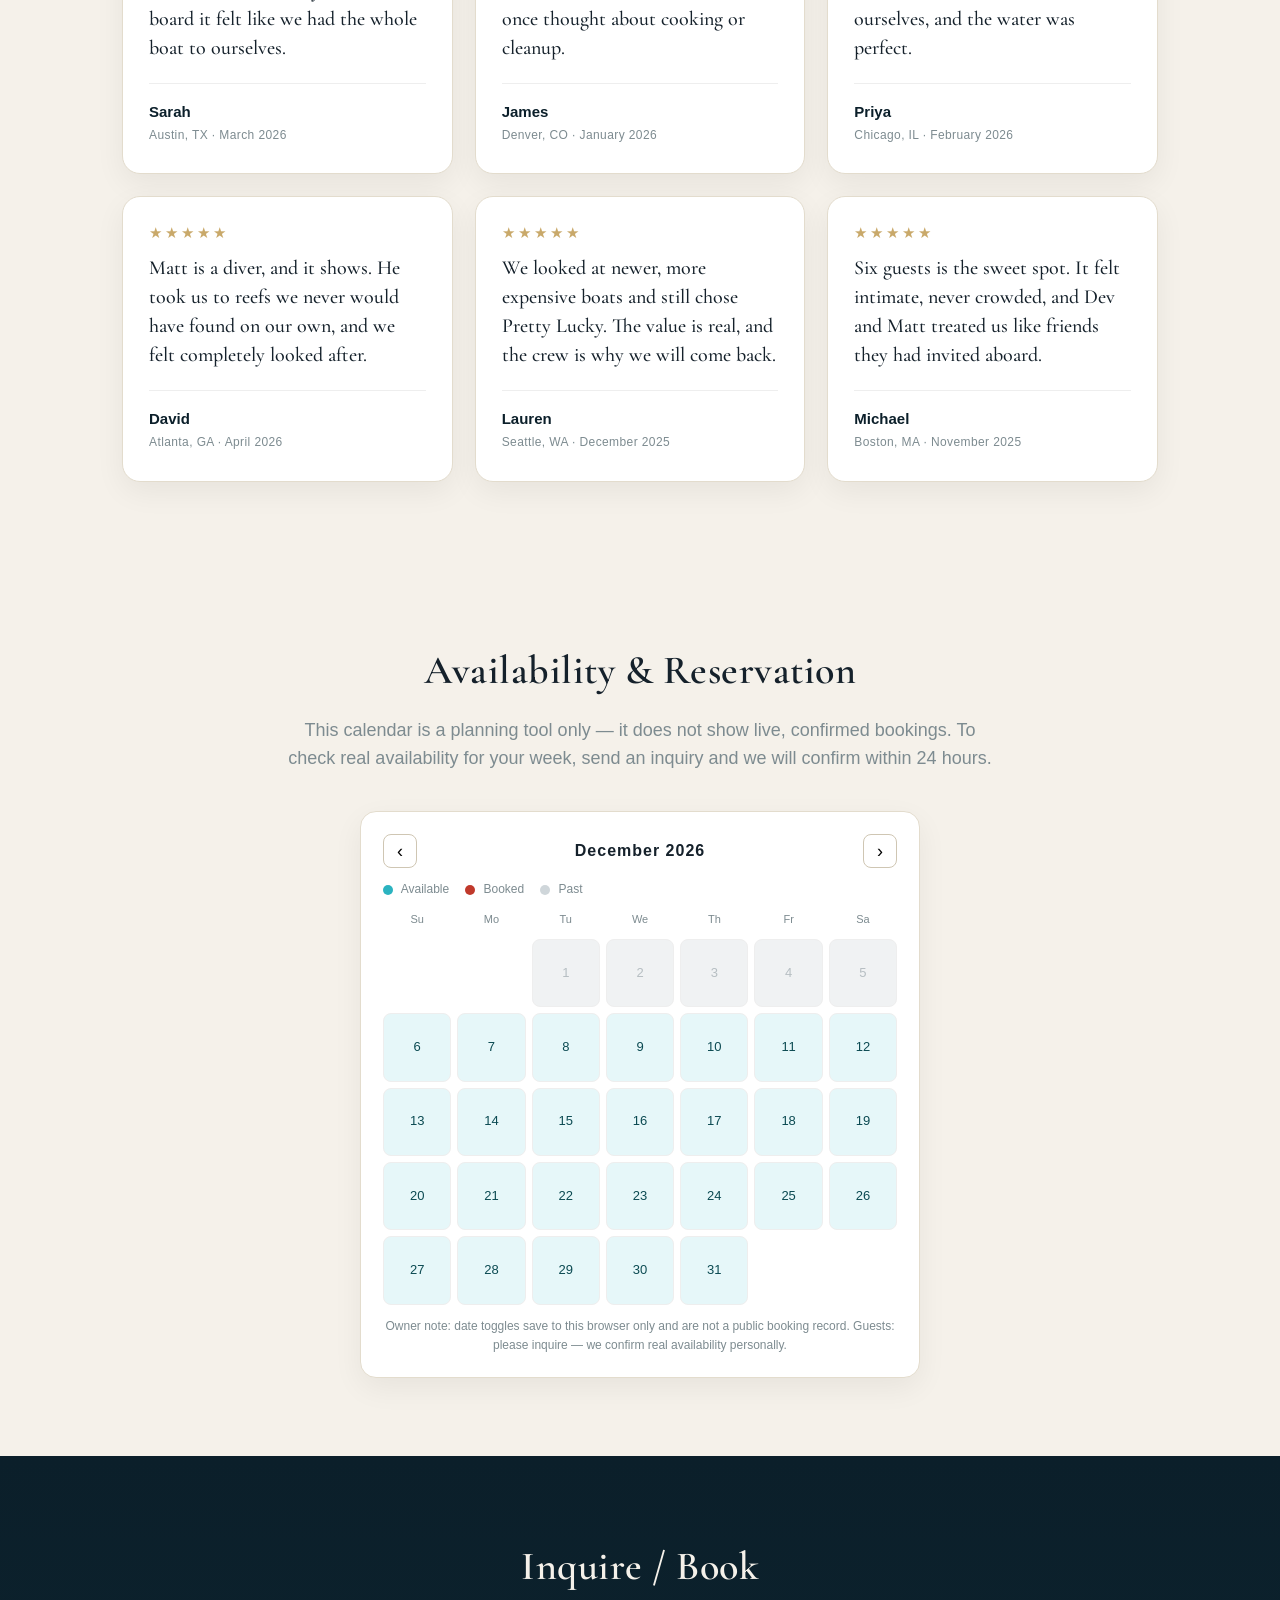
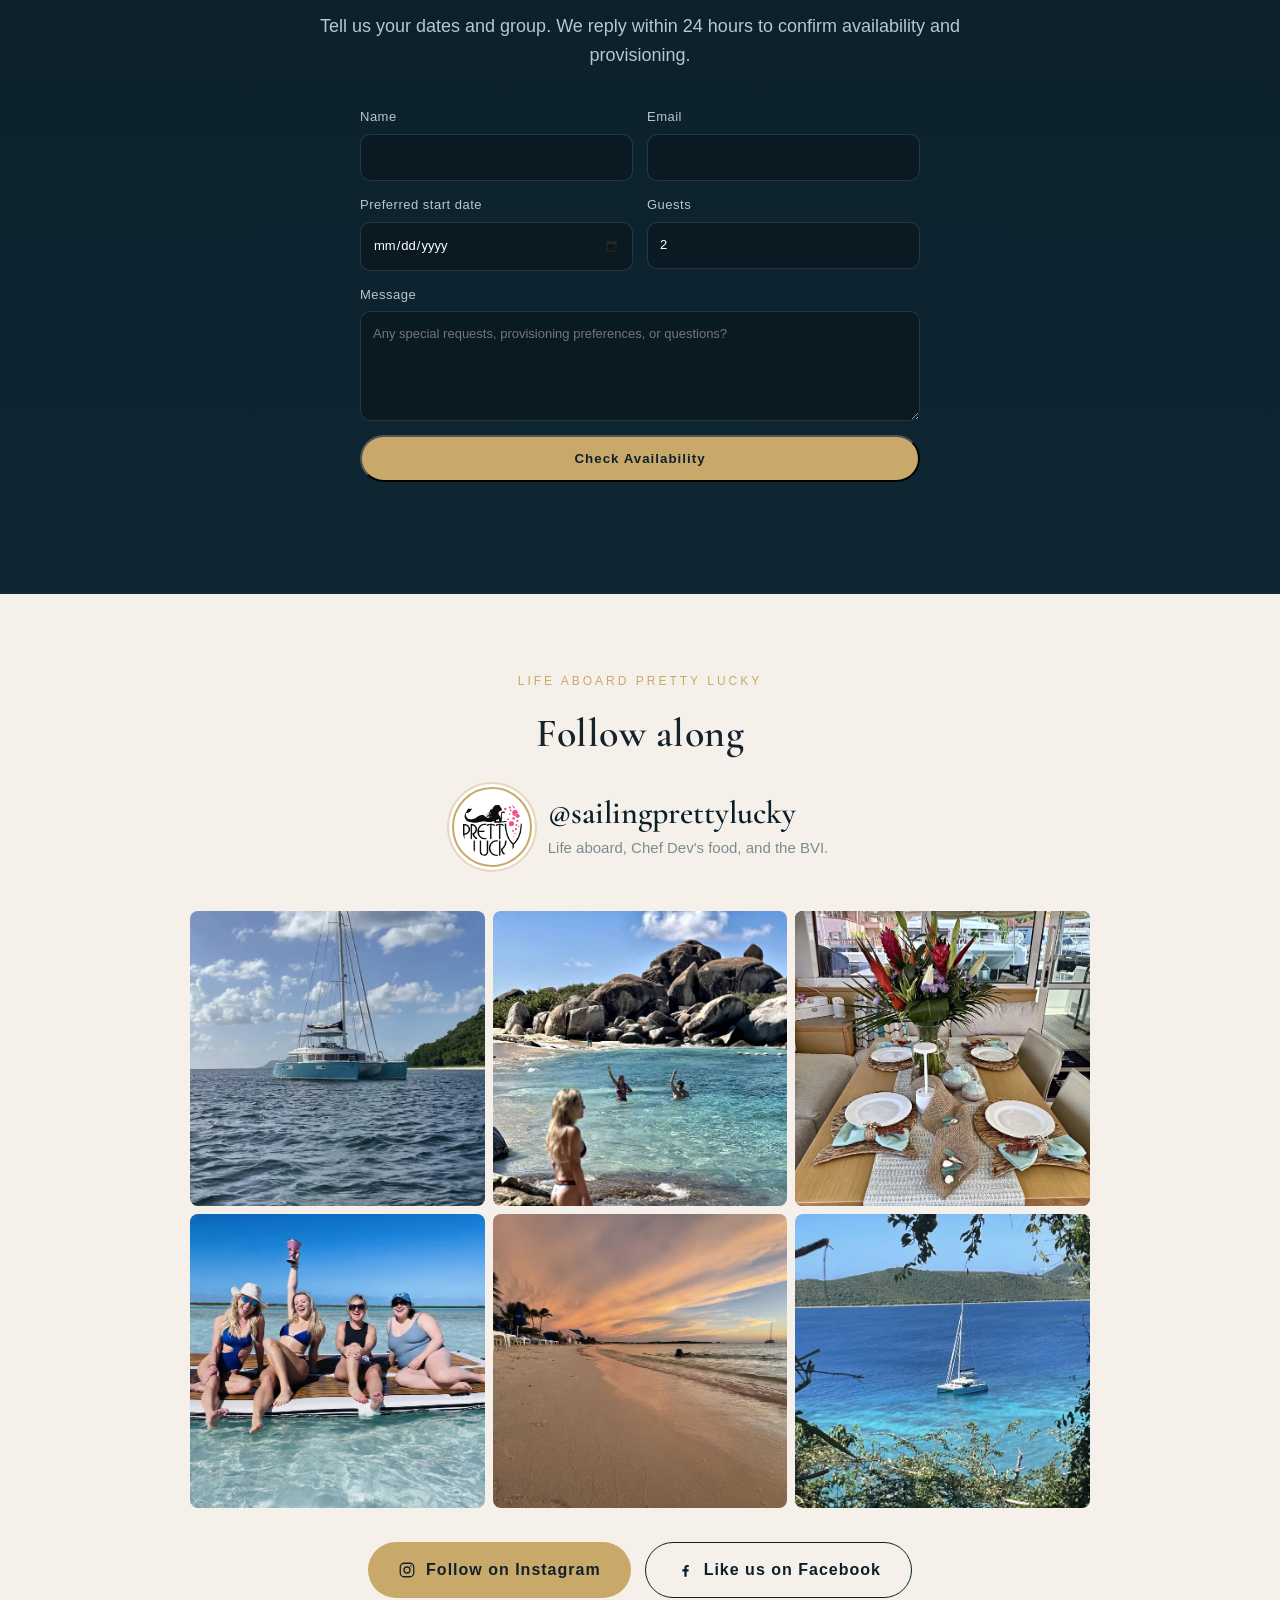
==== commit b31e4e4e: "Add a guest reviews section with placeholder quotes. The quotes are temporary stand-ins for Eric to " ====
--- a/index.html
+++ b/index.html
@@ -46,8 +46,7 @@
     "email": "sailprettylucky@gmail.com",
     "url": "https://sailprettylucky.com",
     "sameAs": [
-      "https://www.instagram.com/sailingprettylucky/",
-      "https://www.facebook.com/profile.php?id=100092217951122"
+      "https://www.instagram.com/sailingprettylucky/"
     ]
   },
   "offers": [
@@ -57,7 +56,7 @@
 }
 </script>
 
-<link rel="stylesheet" href="assets/css/styles.css?v=13" />
+<link rel="stylesheet" href="assets/css/styles.css?v=14" />
 </head>
 <body>
 <!-- ============ NAV ============ -->
@@ -72,13 +71,15 @@
     <a href="#itinerary">Sample Itinerary</a>
     <a href="#included">What's Included</a>
     <a href="#crew">The Crew</a>
+    <a href="#reviews">Reviews</a>
     <a href="#availability">Availability</a>
     <a href="merch.html">Merch</a>
     <a href="#inquire" class="nav__cta">Check Availability</a>
   </nav>
   <div class="social-links">
     <a class="social-icon" href="https://www.instagram.com/sailingprettylucky/" target="_blank" rel="noopener" aria-label="Pretty Lucky on Instagram"><svg viewBox="0 0 24 24" width="20" height="20" aria-hidden="true"><rect x="3" y="3" width="18" height="18" rx="5" fill="none" stroke="currentColor" stroke-width="1.7"/><circle cx="12" cy="12" r="4" fill="none" stroke="currentColor" stroke-width="1.7"/><circle cx="17.2" cy="6.8" r="1.05" fill="currentColor"/></svg></a>
-    <a class="social-icon" href="https://www.facebook.com/profile.php?id=100092217951122" target="_blank" rel="noopener" aria-label="Pretty Lucky on Facebook"><svg viewBox="0 0 24 24" width="20" height="20" aria-hidden="true"><path fill="currentColor" d="M14.2 21v-7.15h2.4l.36-2.78h-2.76V9.26c0-.8.22-1.35 1.4-1.35H17V5.32C16.77 5.29 15.86 5.2 14.8 5.2c-2.16 0-3.64 1.32-3.64 3.74v2.13H8.5v2.78h2.66V21h3.04z"/></svg></a>
+    <!-- TODO: confirm the official Facebook Page URL with Eric. Temporary search link for "Sailing Pretty Lucky" until the real page URL is confirmed. -->
+    <a class="social-icon" href="https://www.facebook.com/search/top?q=Sailing%20Pretty%20Lucky" target="_blank" rel="noopener" aria-label="Pretty Lucky on Facebook"><svg viewBox="0 0 24 24" width="20" height="20" aria-hidden="true"><path fill="currentColor" d="M14.2 21v-7.15h2.4l.36-2.78h-2.76V9.26c0-.8.22-1.35 1.4-1.35H17V5.32C16.77 5.29 15.86 5.2 14.8 5.2c-2.16 0-3.64 1.32-3.64 3.74v2.13H8.5v2.78h2.66V21h3.04z"/></svg></a>
   </div>
   <button class="nav__toggle" id="navToggle" aria-label="Menu">☰</button>
   </div>
@@ -693,6 +694,66 @@
       </div>
       <p class="fine">Owned by Wendy and Eric, who cared for <em>Pretty Lucky</em> privately in the Caribbean for years before sharing her with charter guests.</p>
       <p class="fine">Planning a trip? <a href="#inquire" style="color:var(--gold2)">Send an inquiry</a> and we will reply within 24 hours.</p>
+    </div>
+  </section>
+
+  <!-- ============ GUEST REVIEWS ============ -->
+  <!-- PLACEHOLDER TESTIMONIALS: replace with real guest quotes before go-live -->
+  <section class="section" id="reviews">
+    <div class="container">
+      <p class="eyebrow">Guest reviews</p>
+      <h2>What our guests say</h2>
+      <p class="lead">A few notes from weeks aboard Pretty Lucky with Captain Matt and Chef Dev.</p>
+      <div class="reviews">
+        <blockquote class="review-card">
+          <p class="review-card__stars" aria-label="5 out of 5 stars">&#9733;&#9733;&#9733;&#9733;&#9733;</p>
+          <p class="review-card__quote">Captain Matt made every day feel easy. He knew exactly where to take us, and with only six of us on board it felt like we had the whole boat to ourselves.</p>
+          <footer class="review-card__by">
+            <cite>Sarah</cite>
+            <span class="review-card__meta">Austin, TX · March 2026</span>
+          </footer>
+        </blockquote>
+        <blockquote class="review-card">
+          <p class="review-card__stars" aria-label="5 out of 5 stars">&#9733;&#9733;&#9733;&#9733;&#9733;</p>
+          <p class="review-card__quote">Chef Dev spoiled us from the first morning. Fresh bread, beautiful dinners at sunset, and we never once thought about cooking or cleanup.</p>
+          <footer class="review-card__by">
+            <cite>James</cite>
+            <span class="review-card__meta">Denver, CO · January 2026</span>
+          </footer>
+        </blockquote>
+        <blockquote class="review-card">
+          <p class="review-card__stars" aria-label="5 out of 5 stars">&#9733;&#9733;&#9733;&#9733;&#9733;</p>
+          <p class="review-card__quote">The Baths on Virgin Gorda was the highlight of our week. Matt timed it so we had the rocks almost to ourselves, and the water was perfect.</p>
+          <footer class="review-card__by">
+            <cite>Priya</cite>
+            <span class="review-card__meta">Chicago, IL · February 2026</span>
+          </footer>
+        </blockquote>
+        <blockquote class="review-card">
+          <p class="review-card__stars" aria-label="5 out of 5 stars">&#9733;&#9733;&#9733;&#9733;&#9733;</p>
+          <p class="review-card__quote">Matt is a diver, and it shows. He took us to reefs we never would have found on our own, and we felt completely looked after.</p>
+          <footer class="review-card__by">
+            <cite>David</cite>
+            <span class="review-card__meta">Atlanta, GA · April 2026</span>
+          </footer>
+        </blockquote>
+        <blockquote class="review-card">
+          <p class="review-card__stars" aria-label="5 out of 5 stars">&#9733;&#9733;&#9733;&#9733;&#9733;</p>
+          <p class="review-card__quote">We looked at newer, more expensive boats and still chose Pretty Lucky. The value is real, and the crew is why we will come back.</p>
+          <footer class="review-card__by">
+            <cite>Lauren</cite>
+            <span class="review-card__meta">Seattle, WA · December 2025</span>
+          </footer>
+        </blockquote>
+        <blockquote class="review-card">
+          <p class="review-card__stars" aria-label="5 out of 5 stars">&#9733;&#9733;&#9733;&#9733;&#9733;</p>
+          <p class="review-card__quote">Six guests is the sweet spot. It felt intimate, never crowded, and Dev and Matt treated us like friends they had invited aboard.</p>
+          <footer class="review-card__by">
+            <cite>Michael</cite>
+            <span class="review-card__meta">Boston, MA · November 2025</span>
+          </footer>
+        </blockquote>
+      </div>
     </div>
   </section>
 
@@ -800,7 +861,8 @@
       </div>
       <div class="follow__buttons">
         <a class="btn btn--primary" href="https://www.instagram.com/sailingprettylucky/" target="_blank" rel="noopener"><svg viewBox="0 0 24 24" width="20" height="20" aria-hidden="true"><rect x="3" y="3" width="18" height="18" rx="5" fill="none" stroke="currentColor" stroke-width="1.7"/><circle cx="12" cy="12" r="4" fill="none" stroke="currentColor" stroke-width="1.7"/><circle cx="17.2" cy="6.8" r="1.05" fill="currentColor"/></svg> Follow on Instagram</a>
-        <a class="btn btn--outline" href="https://www.facebook.com/profile.php?id=100092217951122" target="_blank" rel="noopener"><svg viewBox="0 0 24 24" width="20" height="20" aria-hidden="true"><path fill="currentColor" d="M14.2 21v-7.15h2.4l.36-2.78h-2.76V9.26c0-.8.22-1.35 1.4-1.35H17V5.32C16.77 5.29 15.86 5.2 14.8 5.2c-2.16 0-3.64 1.32-3.64 3.74v2.13H8.5v2.78h2.66V21h3.04z"/></svg> Like us on Facebook</a>
+        <!-- TODO: confirm the official Facebook Page URL with Eric. Temporary search link for "Sailing Pretty Lucky" until the real page URL is confirmed. -->
+        <a class="btn btn--outline" href="https://www.facebook.com/search/top?q=Sailing%20Pretty%20Lucky" target="_blank" rel="noopener"><svg viewBox="0 0 24 24" width="20" height="20" aria-hidden="true"><path fill="currentColor" d="M14.2 21v-7.15h2.4l.36-2.78h-2.76V9.26c0-.8.22-1.35 1.4-1.35H17V5.32C16.77 5.29 15.86 5.2 14.8 5.2c-2.16 0-3.64 1.32-3.64 3.74v2.13H8.5v2.78h2.66V21h3.04z"/></svg> Like us on Facebook</a>
       </div>
     </div>
   </section>
@@ -818,7 +880,8 @@
 <span><a href="terms.html">Terms &amp; Cancellation</a></span>
 <div class="social-links">
     <a class="social-icon" href="https://www.instagram.com/sailingprettylucky/" target="_blank" rel="noopener" aria-label="Pretty Lucky on Instagram"><svg viewBox="0 0 24 24" width="20" height="20" aria-hidden="true"><rect x="3" y="3" width="18" height="18" rx="5" fill="none" stroke="currentColor" stroke-width="1.7"/><circle cx="12" cy="12" r="4" fill="none" stroke="currentColor" stroke-width="1.7"/><circle cx="17.2" cy="6.8" r="1.05" fill="currentColor"/></svg></a>
-    <a class="social-icon" href="https://www.facebook.com/profile.php?id=100092217951122" target="_blank" rel="noopener" aria-label="Pretty Lucky on Facebook"><svg viewBox="0 0 24 24" width="20" height="20" aria-hidden="true"><path fill="currentColor" d="M14.2 21v-7.15h2.4l.36-2.78h-2.76V9.26c0-.8.22-1.35 1.4-1.35H17V5.32C16.77 5.29 15.86 5.2 14.8 5.2c-2.16 0-3.64 1.32-3.64 3.74v2.13H8.5v2.78h2.66V21h3.04z"/></svg></a>
+    <!-- TODO: confirm the official Facebook Page URL with Eric. Temporary search link for "Sailing Pretty Lucky" until the real page URL is confirmed. -->
+    <a class="social-icon" href="https://www.facebook.com/search/top?q=Sailing%20Pretty%20Lucky" target="_blank" rel="noopener" aria-label="Pretty Lucky on Facebook"><svg viewBox="0 0 24 24" width="20" height="20" aria-hidden="true"><path fill="currentColor" d="M14.2 21v-7.15h2.4l.36-2.78h-2.76V9.26c0-.8.22-1.35 1.4-1.35H17V5.32C16.77 5.29 15.86 5.2 14.8 5.2c-2.16 0-3.64 1.32-3.64 3.74v2.13H8.5v2.78h2.66V21h3.04z"/></svg></a>
   </div>
 </div>
 </footer>
--- a/assets/css/styles.css
+++ b/assets/css/styles.css
@@ -176,6 +176,23 @@
 .crew__role{letter-spacing:2px;text-transform:uppercase;font-size:12px;color:var(--gold);font-weight:700}
 .crew__name{font-size:26px;margin:6px 0 12px}
 .crew__bio{font-size:14.5px;color:#37434c;line-height:1.6}
+
+/* REVIEWS */
+.reviews{display:grid;grid-template-columns:repeat(3,1fr);gap:22px;align-items:stretch;margin-top:8px}
+.review-card{margin:0;background:#fff;border:1px solid #e3dccd;border-radius:18px;padding:28px 26px;box-shadow:0 10px 30px rgba(0,0,0,.06);color:var(--ink);display:flex;flex-direction:column}
+.review-card__stars{color:var(--gold);letter-spacing:3px;font-size:15px;line-height:1;margin:0 0 14px}
+.review-card__quote{font-family:'Cormorant Garamond',Georgia,'Times New Roman',serif;font-size:20px;line-height:1.45;font-weight:500;color:#15212b;margin:0 0 20px;flex:1}
+.review-card__by{margin-top:auto;padding-top:16px;border-top:1px solid #eee;display:flex;flex-direction:column;gap:2px}
+.review-card__by cite{font-style:normal;font-weight:700;font-size:15px;color:var(--ink)}
+.review-card__meta{font-size:12px;letter-spacing:.4px;color:var(--muted)}
+@media(max-width:900px){
+  .reviews{grid-template-columns:1fr 1fr;gap:18px}
+}
+@media(max-width:720px){
+  .reviews{grid-template-columns:1fr;gap:16px}
+}
+#reviews{scroll-margin-top:88px}
+#reviews .eyebrow{text-align:center;margin-bottom:8px}
 
 /* ===== CHAT ASSISTANT ===== */
 .chat{position:fixed;right:22px;bottom:22px;z-index:60;font-family:'Helvetica Neue',Arial,sans-serif}
